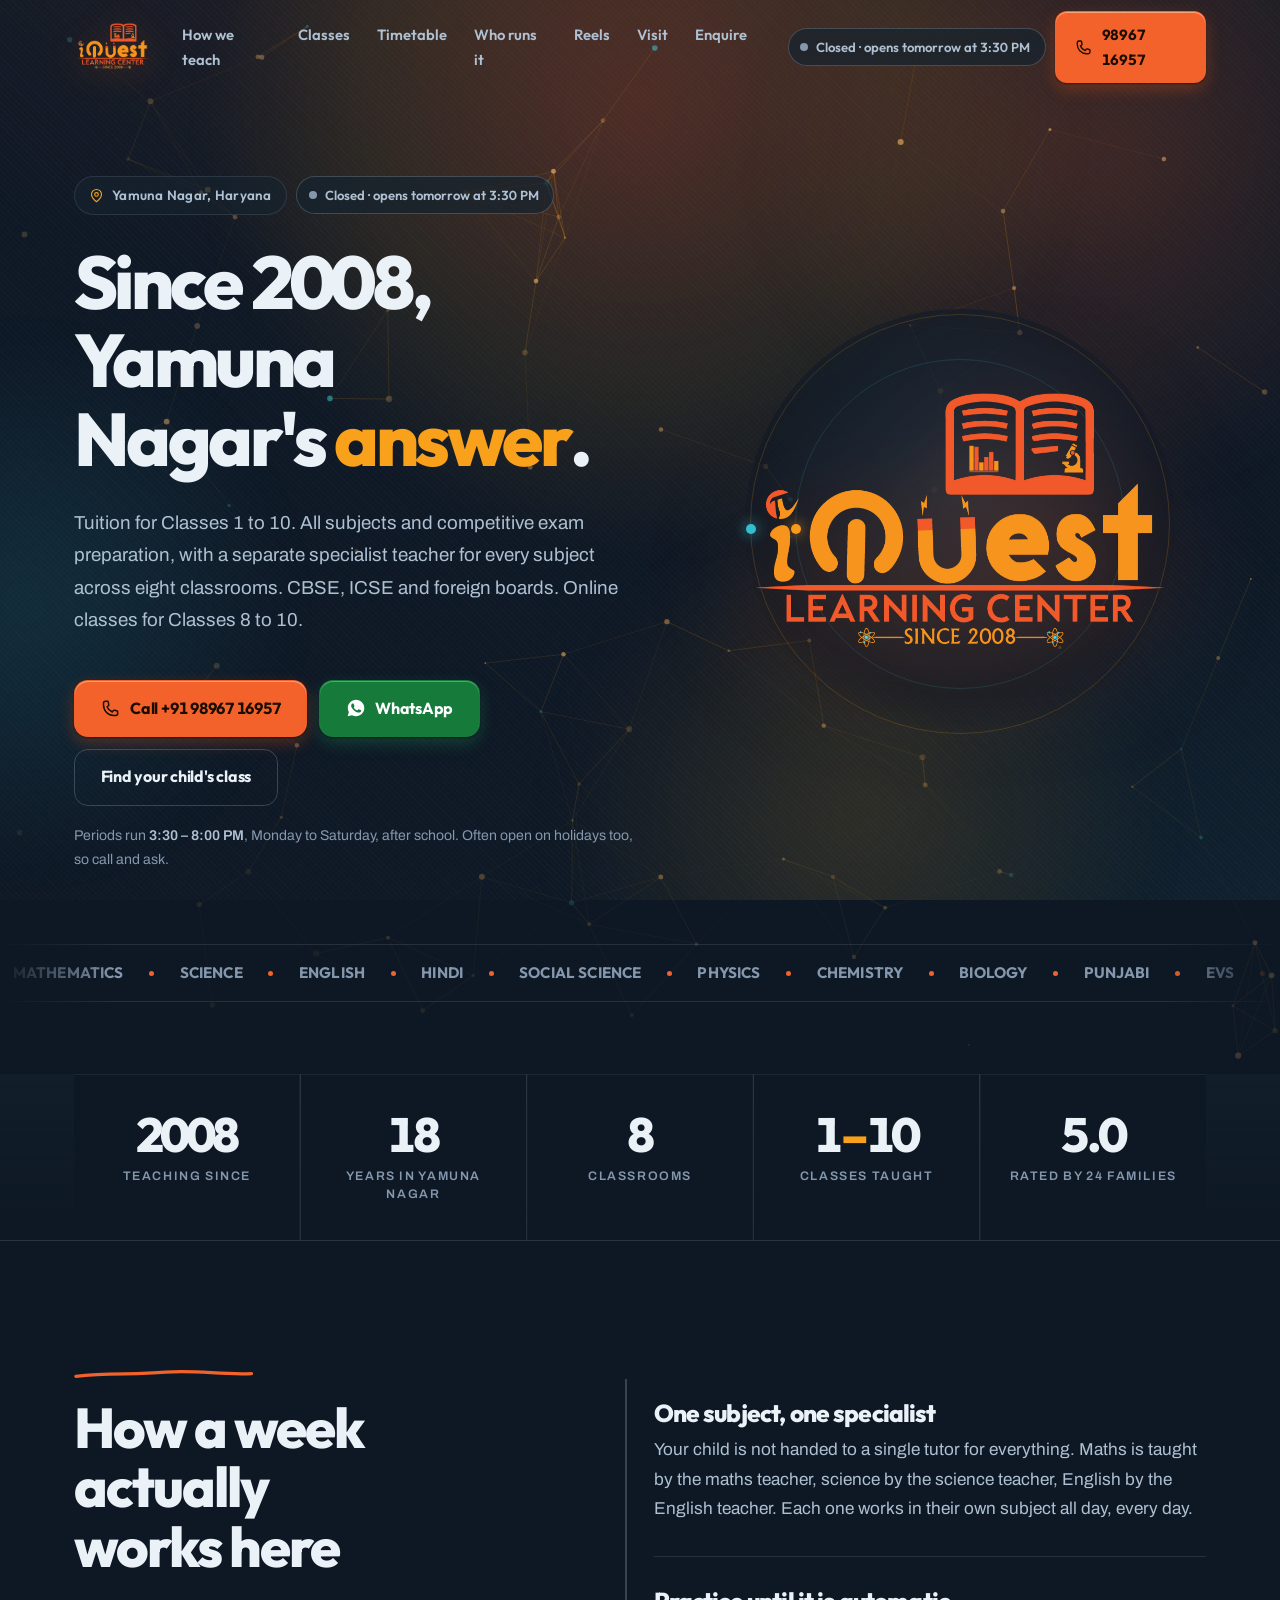
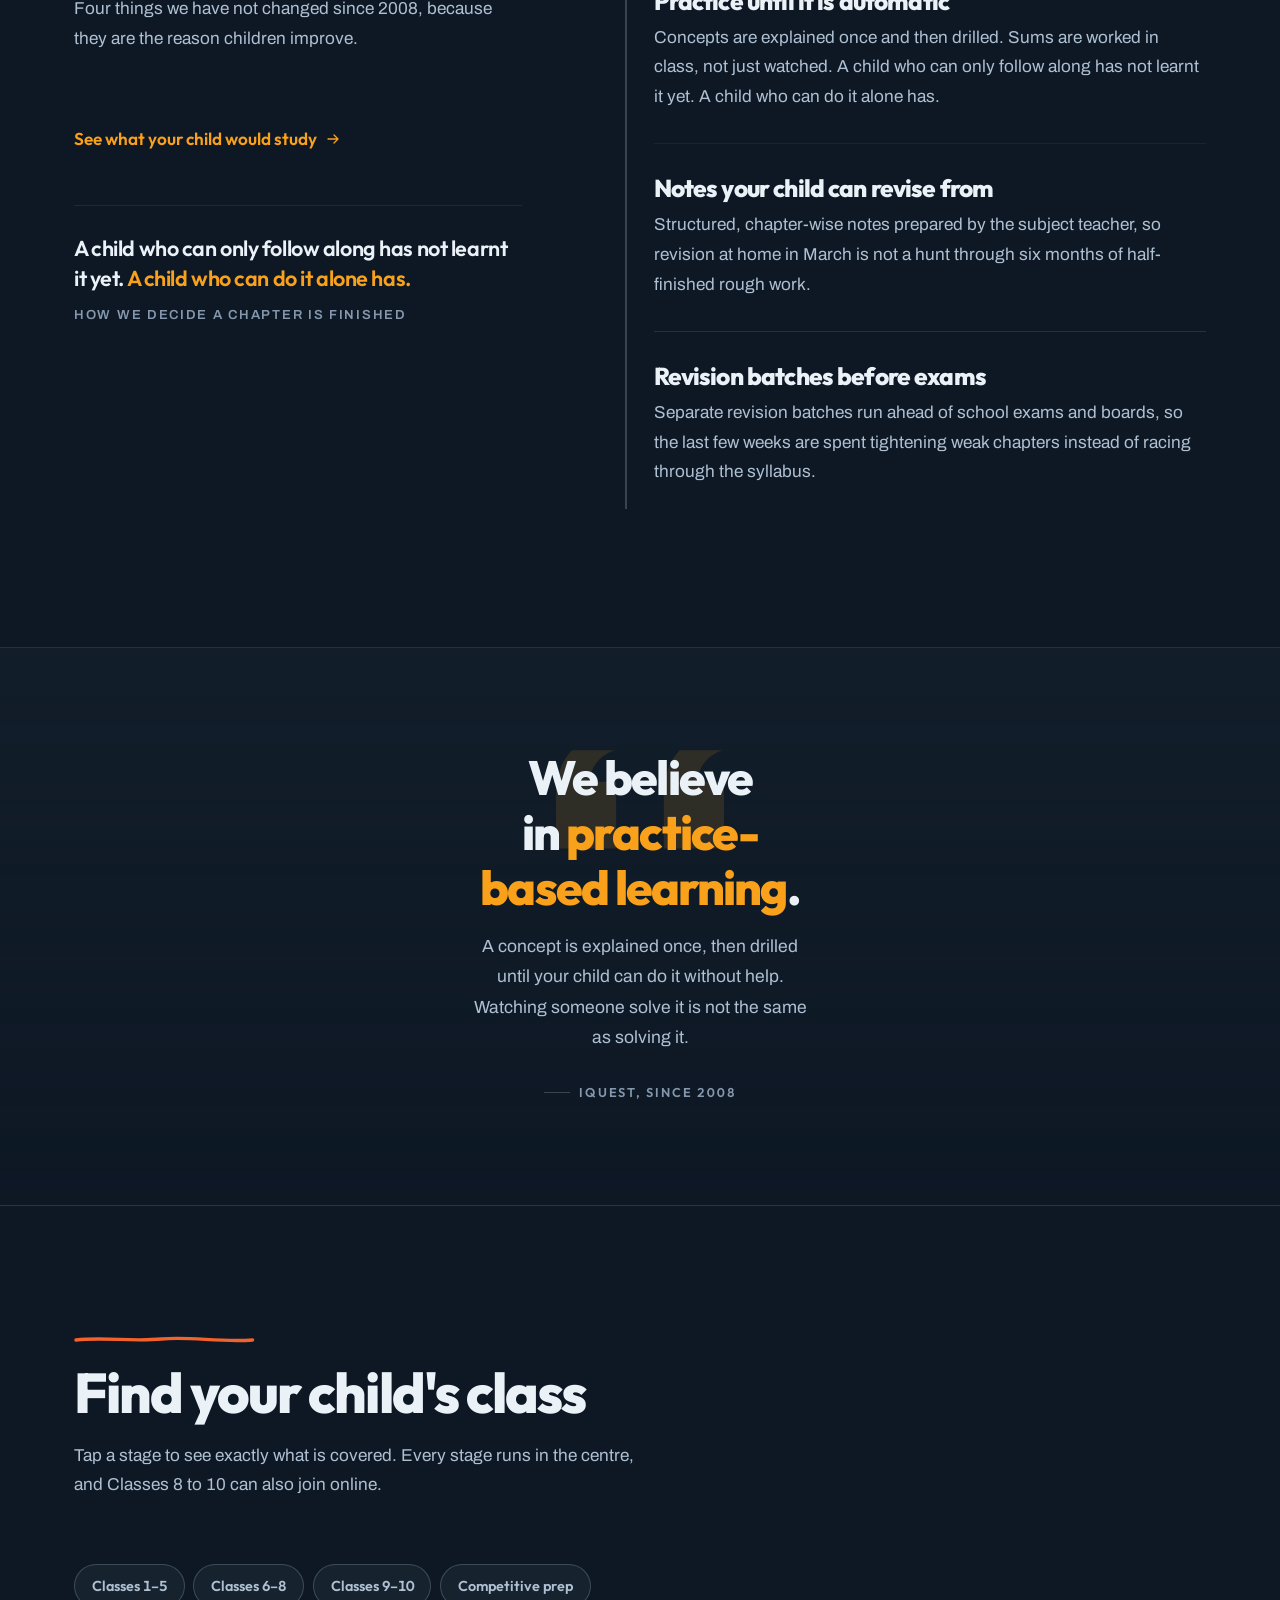
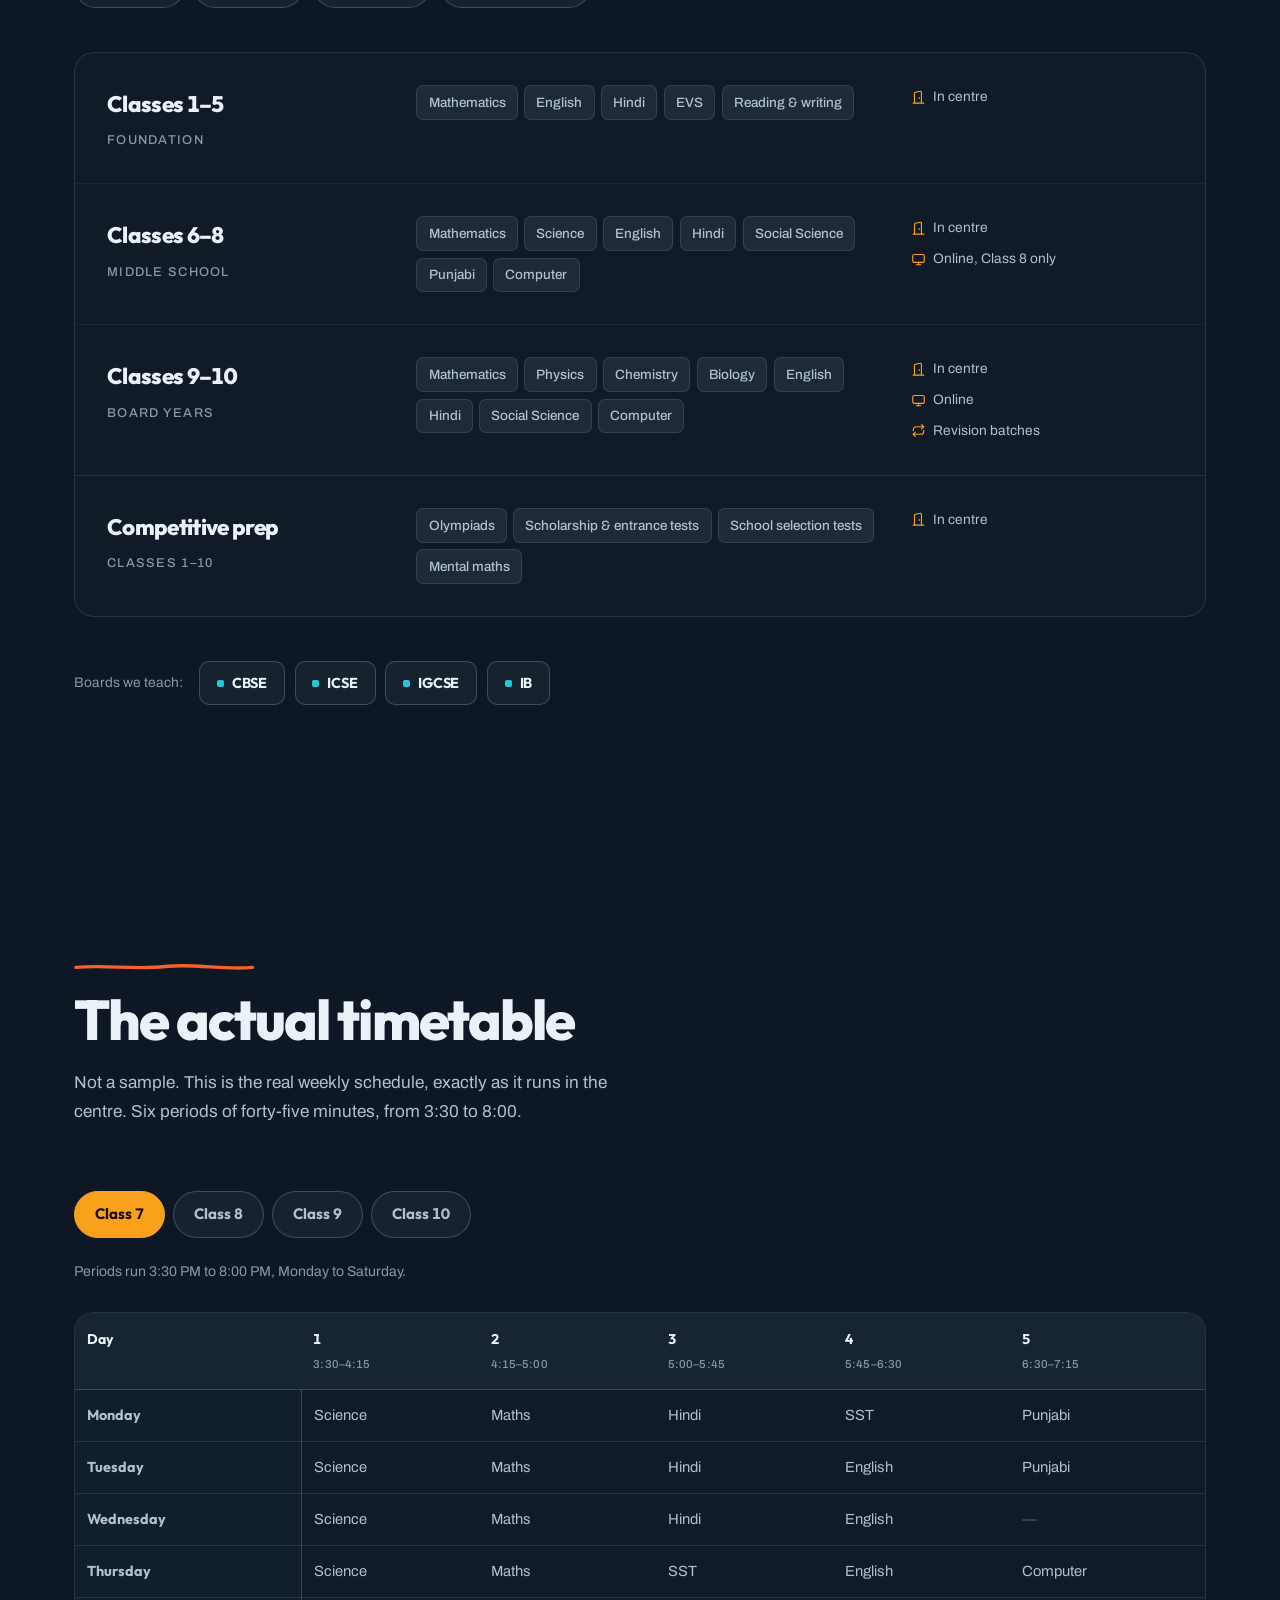
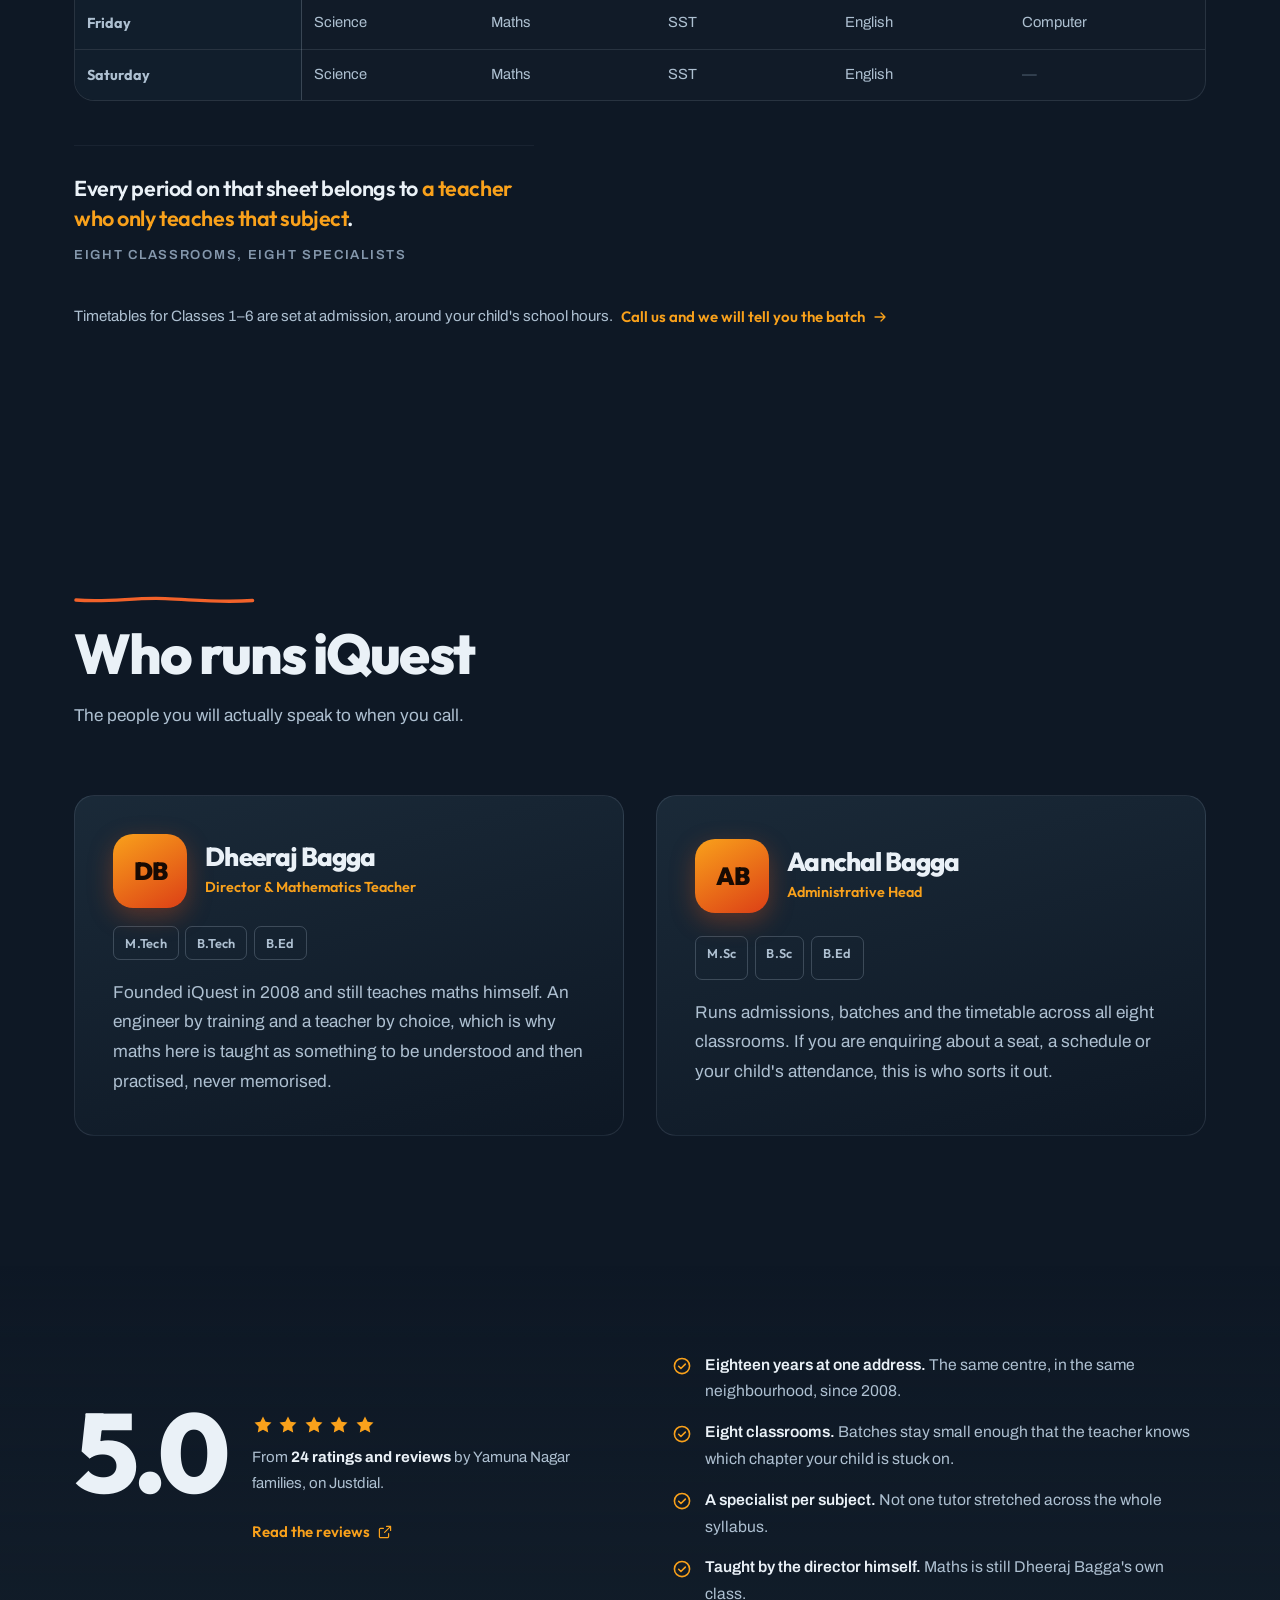
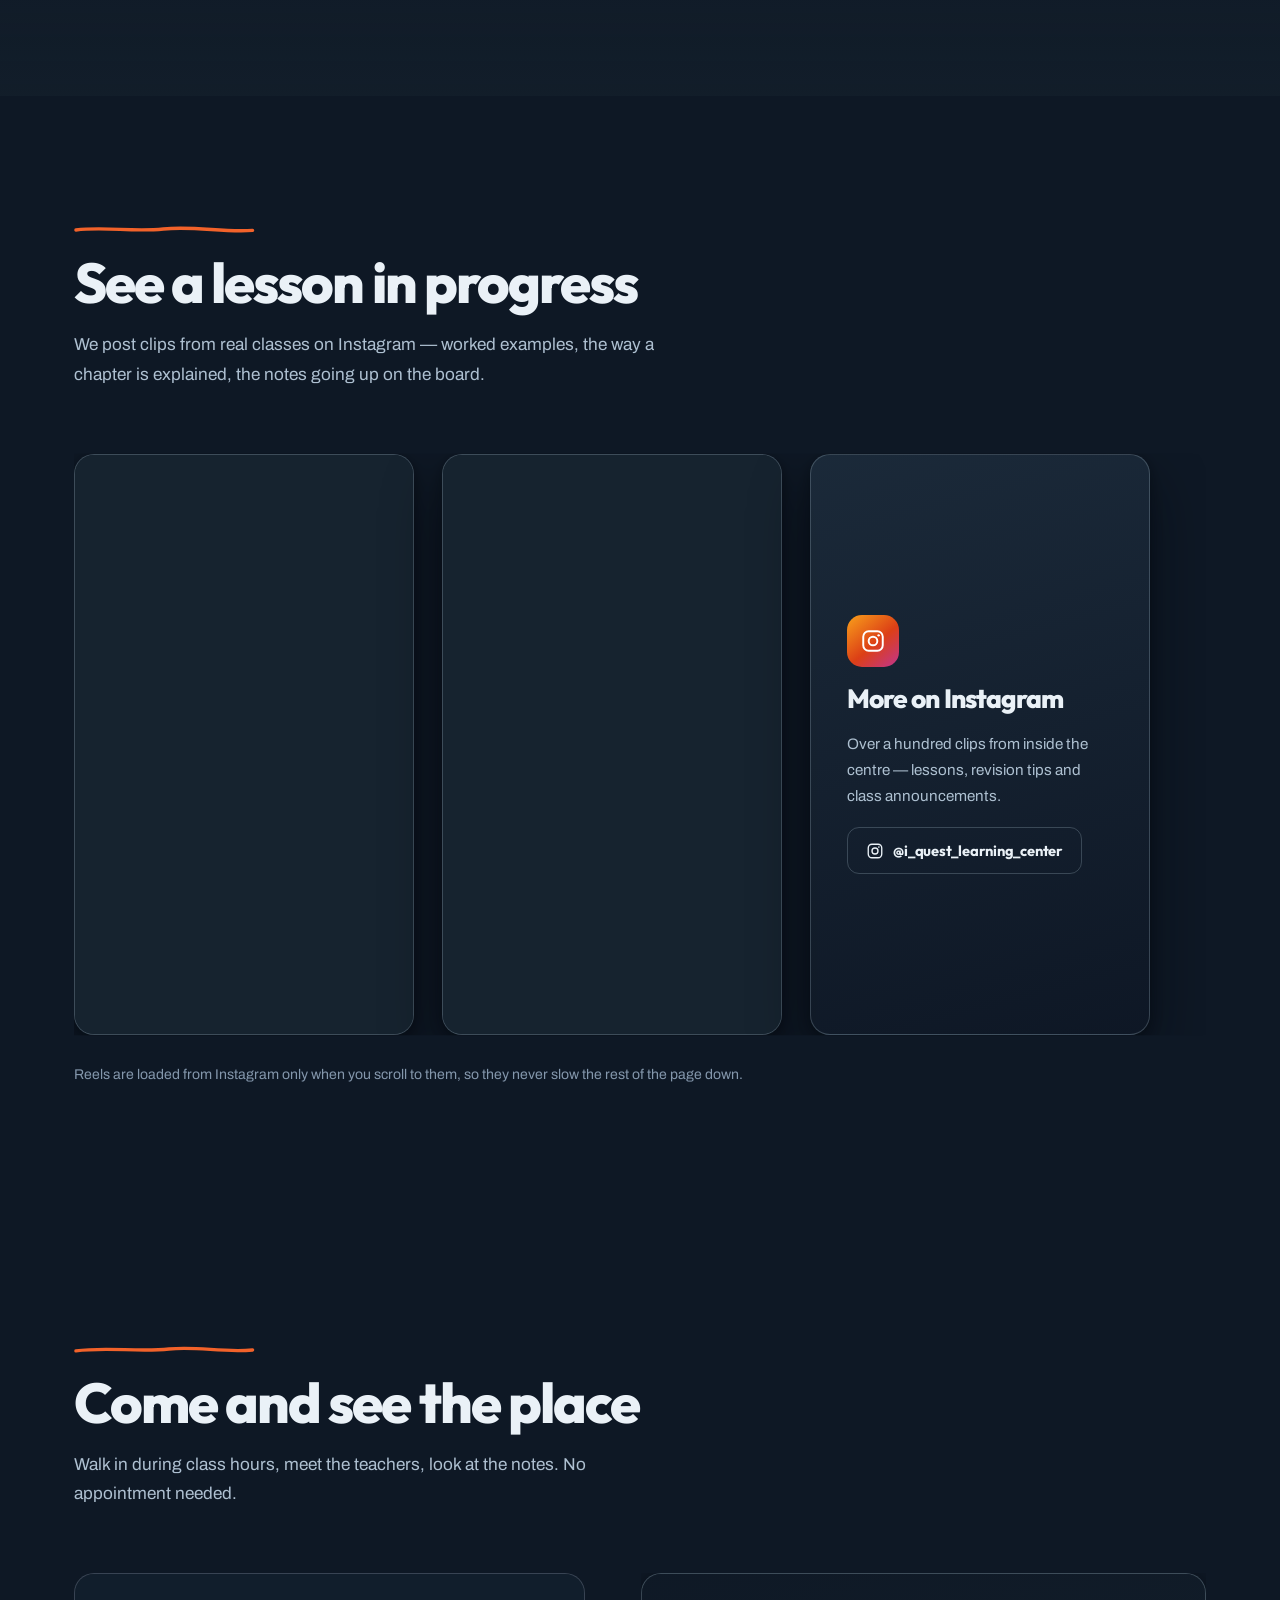
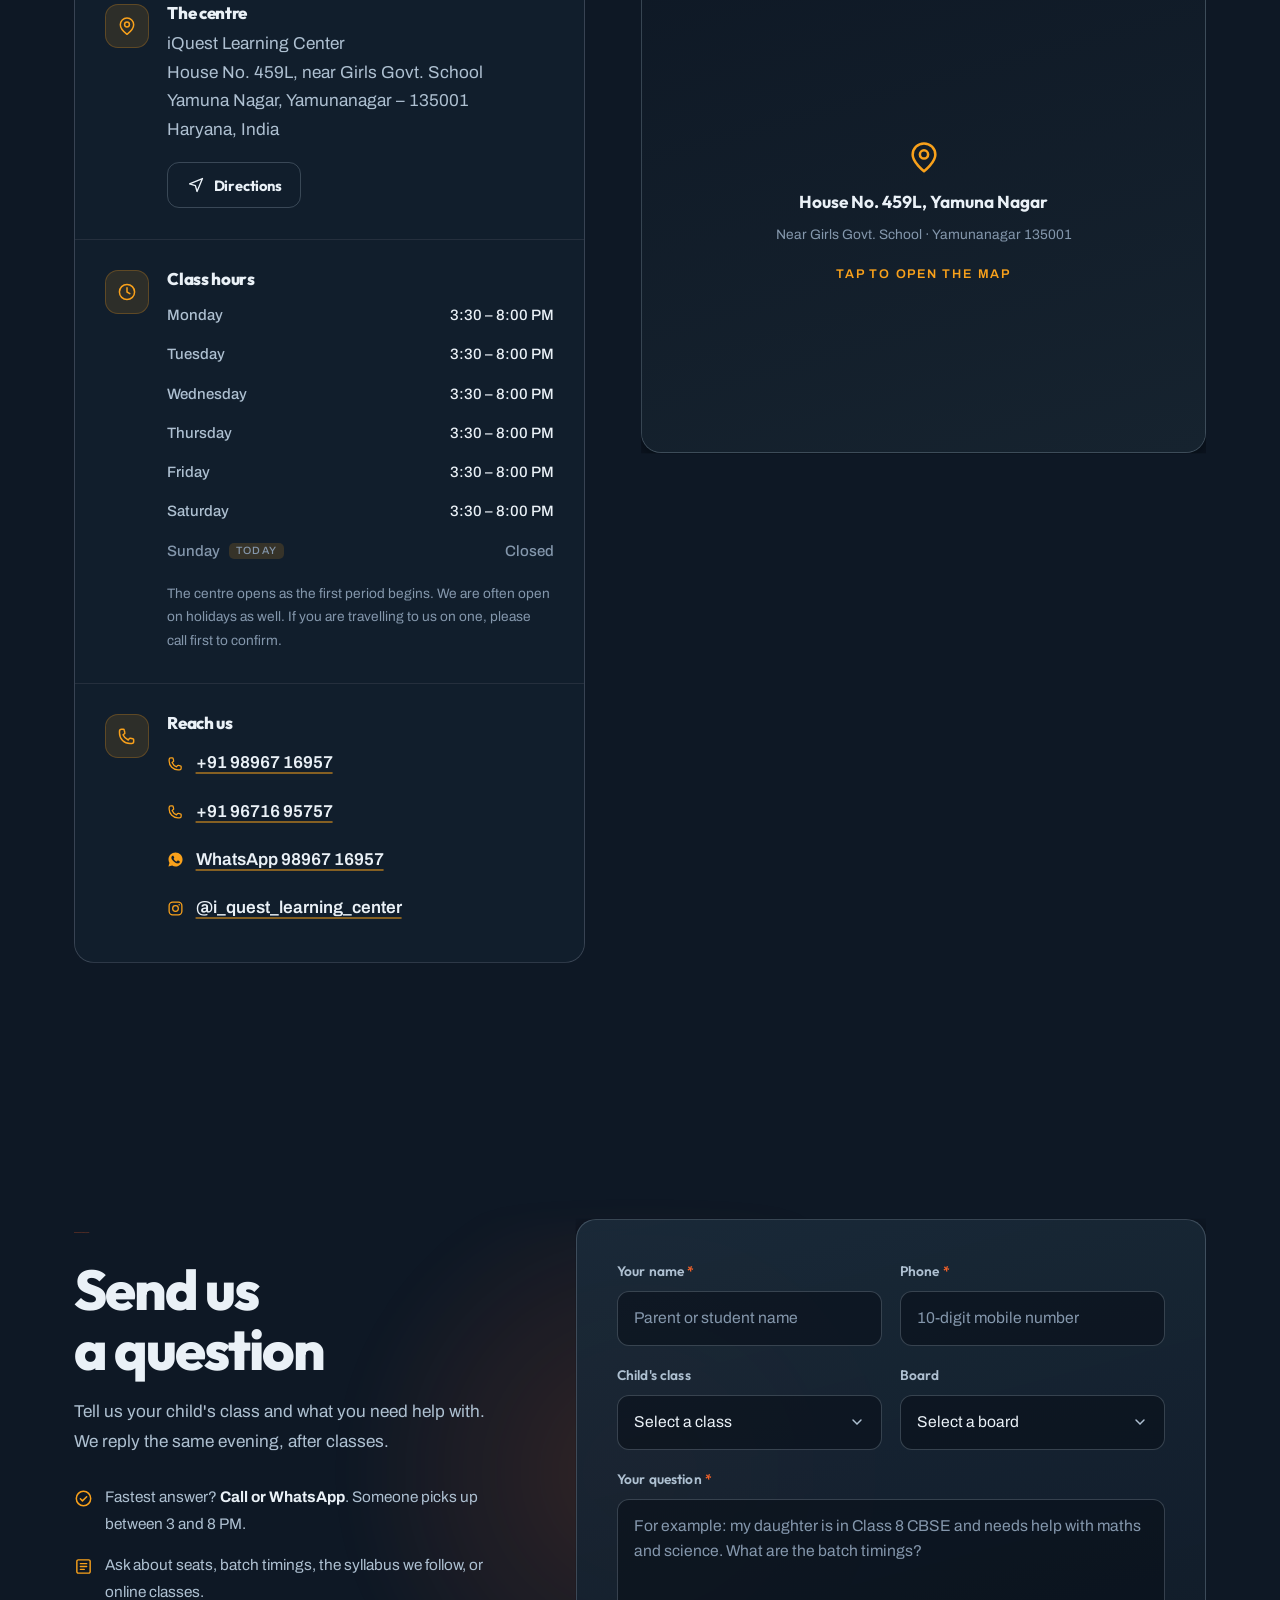
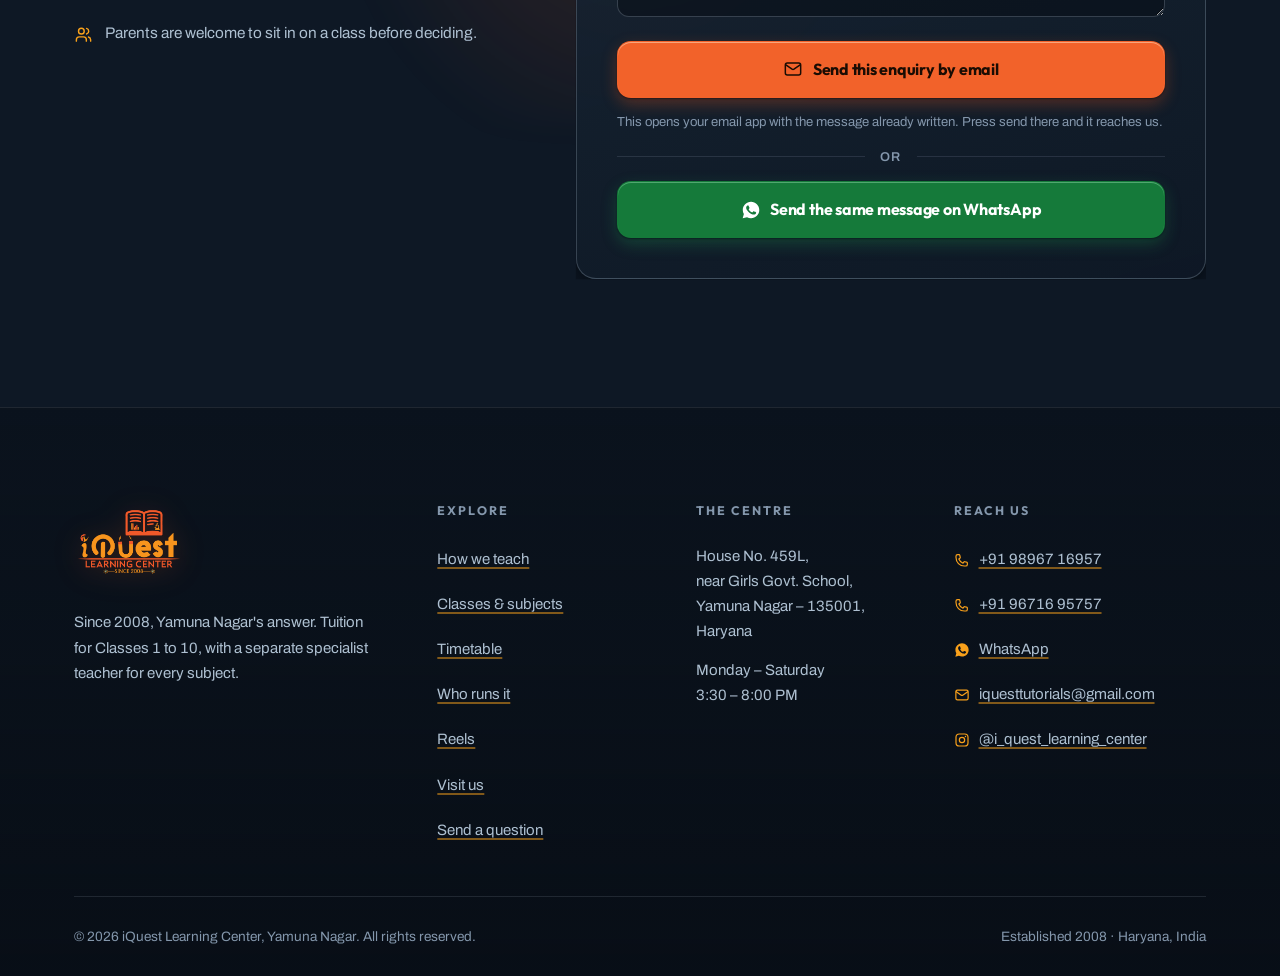
==== index.html @ 179daab0 "Trim meta description under the truncation limit Co-Authored-By: Claude Opus 5 <noreply@anthropic.co" ====
<!DOCTYPE html>
<html lang="en-IN">
<head>
<meta charset="utf-8">
<script>document.documentElement.classList.add("js")</script>
<meta name="viewport" content="width=device-width, initial-scale=1">
<title>iQuest Learning Center — Tuition in Yamuna Nagar | Classes 1–10</title>
<meta name="description" content="Tuition in Yamuna Nagar for Classes 1–10, with a separate specialist teacher for every subject. CBSE, ICSE, IGCSE, IB. Open Mon–Sat 3:30–8 PM. Call 98967 16957.">
<meta name="theme-color" content="#0E1825">
<meta name="format-detection" content="telephone=yes">
<meta name="author" content="iQuest Learning Center">
<meta name="geo.region" content="IN-HR">
<meta name="geo.placename" content="Yamuna Nagar, Haryana">

<!-- Canonical. If you connect a custom domain later, change this and the og:url
     and og:image below, and the URL in sitemap.xml and robots.txt, to match. -->
<link rel="canonical" href="https://iquest1.vercel.app/">

<link rel="icon" href="assets/img/logo.png">
<link rel="apple-touch-icon" href="assets/img/logo.png">

<meta property="og:type" content="website">
<meta property="og:site_name" content="iQuest Learning Center">
<meta property="og:title" content="iQuest Learning Center — Tuition in Yamuna Nagar, Classes 1–10">
<meta property="og:description" content="A separate specialist teacher for every subject, across eight classrooms. CBSE, ICSE, IGCSE and IB. Open Mon–Sat, 3:30–8 PM. Call 98967 16957.">
<meta property="og:locale" content="en_IN">
<meta property="og:url" content="https://iquest1.vercel.app/">
<meta property="og:image" content="https://iquest1.vercel.app/assets/img/og.jpg">
<meta property="og:image:width" content="1200">
<meta property="og:image:height" content="630">
<meta property="og:image:alt" content="iQuest Learning Center — tuition for Classes 1 to 10 in Yamuna Nagar, Haryana">

<meta name="twitter:card" content="summary_large_image">
<meta name="twitter:title" content="iQuest Learning Center — Tuition in Yamuna Nagar, Classes 1–10">
<meta name="twitter:description" content="A separate specialist teacher for every subject, across eight classrooms. CBSE, ICSE, IGCSE and IB. Open Mon–Sat, 3:30–8 PM.">
<meta name="twitter:image" content="https://iquest1.vercel.app/assets/img/og.jpg">

<link rel="preconnect" href="https://fonts.googleapis.com">
<link rel="preconnect" href="https://fonts.gstatic.com" crossorigin>
<link rel="stylesheet" href="https://fonts.googleapis.com/css2?family=Archivo:wght@400;500;600;700&family=Outfit:wght@500;600;700;800;900&display=swap">
<!-- Bump ?v= whenever you edit the CSS or JS. It gives the file a new URL, so
     browsers and the CDN fetch it immediately instead of serving a cached copy. -->
<link rel="stylesheet" href="assets/css/style.css?v=3">

<script type="application/ld+json">
{
  "@context":"https://schema.org",
  "@graph":[
    {
      "@type":["EducationalOrganization","LocalBusiness"],
      "@id":"https://iquest1.vercel.app/#org",
      "name":"iQuest Learning Center",
      "alternateName":"iQuest Learning Center Yamuna Nagar",
      "slogan":"Since 2008, Yamuna Nagar's answer.",
      "description":"Tuition centre in Yamuna Nagar for Classes 1 to 10. All subjects and competitive exam preparation, with a separate specialist teacher for every subject across 8 classrooms. CBSE, ICSE and foreign boards. Online classes for Classes 8 to 10.",
      "url":"https://iquest1.vercel.app/",
      "logo":"https://iquest1.vercel.app/assets/img/logo.png",
      "image":"https://iquest1.vercel.app/assets/img/og.jpg",
      "foundingDate":"2008",
      "telephone":"+91-98967-16957",
      "email":"iquesttutorials@gmail.com",
      "address":{
        "@type":"PostalAddress",
        "streetAddress":"House No. 459L, near Girls Govt. School",
        "addressLocality":"Yamuna Nagar",
        "addressRegion":"Haryana",
        "postalCode":"135001",
        "addressCountry":"IN"
      },
      "hasMap":"https://www.google.com/maps?q=iQuest+Learning+Center%2C+459L%2C+near+Girls+Govt+School%2C+Yamuna+Nagar%2C+Yamunanagar%2C+Haryana+135001",
      "areaServed":[
        {"@type":"City","name":"Yamuna Nagar"},
        {"@type":"City","name":"Jagadhri"},
        {"@type":"State","name":"Haryana"}
      ],
      "knowsLanguage":["en","hi","pa"],
      "aggregateRating":{"@type":"AggregateRating","ratingValue":"5","reviewCount":"24","bestRating":"5"},
      "openingHoursSpecification":[{
        "@type":"OpeningHoursSpecification",
        "dayOfWeek":["Monday","Tuesday","Wednesday","Thursday","Friday","Saturday"],
        "opens":"15:30","closes":"20:00"
      }],
      "founder":[
        {"@type":"Person","name":"Dheeraj Bagga","jobTitle":"Director and Mathematics Teacher"},
        {"@type":"Person","name":"Aanchal Bagga","jobTitle":"Administrative Head"}
      ],
      "sameAs":["https://www.instagram.com/i_quest_learning_center/"]
    },
    {
      "@type":"WebSite",
      "@id":"https://iquest1.vercel.app/#website",
      "url":"https://iquest1.vercel.app/",
      "name":"iQuest Learning Center",
      "inLanguage":"en-IN",
      "publisher":{"@id":"https://iquest1.vercel.app/#org"}
    },
    {
      "@type":"FAQPage",
      "@id":"https://iquest1.vercel.app/#faq",
      "mainEntity":[
        {"@type":"Question","name":"Which classes does iQuest Learning Center teach?",
         "acceptedAnswer":{"@type":"Answer","text":"Classes 1 to 10, all subjects, plus competitive exam preparation for Classes 1 to 10."}},
        {"@type":"Question","name":"Which boards do you follow?",
         "acceptedAnswer":{"@type":"Answer","text":"CBSE, ICSE and foreign boards including IGCSE and IB."}},
        {"@type":"Question","name":"What are the class timings?",
         "acceptedAnswer":{"@type":"Answer","text":"Periods run from 3:30 PM to 8:00 PM, Monday to Saturday, after school hours. The centre is often open on holidays as well."}},
        {"@type":"Question","name":"Do you offer online classes?",
         "acceptedAnswer":{"@type":"Answer","text":"Yes, online classes are available for Classes 8 to 10. Every stage is also taught in the centre."}},
        {"@type":"Question","name":"Where is iQuest Learning Center located?",
         "acceptedAnswer":{"@type":"Answer","text":"House No. 459L, near Girls Government School, Yamuna Nagar, Yamunanagar 135001, Haryana."}},
        {"@type":"Question","name":"Who teaches at iQuest Learning Center?",
         "acceptedAnswer":{"@type":"Answer","text":"There is a separate specialist teacher for every subject, across eight classrooms. The centre was founded in 2008 by Dheeraj Bagga, who holds an M.Tech, B.Tech and B.Ed and still teaches mathematics himself."}}
      ]
    }
  ]
}
</script>
</head>
<body>

<!--
  DIRECTION — iQuest Learning Center, Yamuna Nagar
  WORLD: deep enamel navy taken from the brand's own presentation board, amber→ember
    from the logo, teal from its atoms. Woven ground, chalk-dust grain, no white.
  FIRST VIEWPORT: the tagline, the live IST status, and the real logo lit inside
    orbiting rings — with Call and WhatsApp reachable before a single scroll.
  PATH: tagline → numbers → how we teach → find your child's class → who runs it →
    5.0 from 24 families → address and hours → enquiry.
  SIGNATURE: magnetic attraction. Particles chase the pointer, buttons lean toward it,
    sections are pulled into place. One physical law across the whole page.
  LAW: only Call and WhatsApp may glow. Nothing else on the page burns.
  RISK: motion-heavy on low-end Android — particles are capped, paused offscreen,
    and fully disabled under prefers-reduced-motion.
-->

<!-- Boot screen. Only rendered when JS is present, and dismissed by a CSS
     animation on a timer, so a failed script can never leave it covering the page. -->
<div class="boot" id="boot" aria-hidden="true">
  <div class="boot__in">
    <span class="boot__halo"></span>
    <span class="boot__ring"></span>
    <span class="boot__ring boot__ring--b"></span>
    <img class="boot__logo" src="assets/img/logo.png" alt="" width="842" height="595" fetchpriority="high">
    <span class="boot__bar"><i></i></span>
    <span class="boot__word">Since 2008</span>
  </div>
</div>

<a class="skip" href="#main">Skip to content</a>
<div class="prog" id="prog" aria-hidden="true"></div>

<!-- ══════════ ICON SPRITE ══════════ -->
<svg width="0" height="0" style="position:absolute" aria-hidden="true" focusable="false">
  <defs>
    <symbol viewBox="0 0 24 24" id="i-phone" fill="none" stroke="currentColor" stroke-width="1.8" stroke-linecap="round" stroke-linejoin="round">
      <path d="M15.6 21c-7 0-12.6-5.6-12.6-12.6V6.4A2.4 2.4 0 0 1 5.4 4h2.1c.6 0 1.1.4 1.2 1l.7 3a1.2 1.2 0 0 1-.5 1.3L7.2 10.5a12 12 0 0 0 6.3 6.3l1.2-1.7c.3-.4.8-.6 1.3-.5l3 .7c.6.1 1 .6 1 1.2v2.1c0 1.3-1.1 2.4-2.4 2.4z"/>
    </symbol>
    <symbol viewBox="0 0 24 24" id="i-wa"><path fill="currentColor" d="M12.04 2C6.58 2 2.13 6.45 2.13 11.91c0 1.75.46 3.45 1.32 4.95L2 22l5.25-1.38a9.86 9.86 0 0 0 4.79 1.22h.01c5.46 0 9.9-4.45 9.9-9.91S17.5 2 12.04 2m5.8 14.16c-.24.68-1.4 1.3-1.96 1.35-.5.05-1.14.07-1.83-.11a16.7 16.7 0 0 1-1.66-.62c-2.92-1.26-4.83-4.2-4.98-4.4-.14-.2-1.19-1.58-1.19-3.02s.75-2.14 1.02-2.44c.27-.29.58-.36.78-.36h.56c.18 0 .42-.07.66.5.24.59.83 2.03.9 2.18.08.14.13.31.03.5-.1.2-.15.32-.29.49-.15.17-.31.38-.44.51-.15.15-.3.31-.13.6.17.3.76 1.25 1.63 2.02 1.12.99 2.06 1.3 2.35 1.45.3.14.47.12.64-.08.17-.19.74-.86.94-1.16.2-.29.39-.24.66-.14.27.09 1.71.8 2 .95.3.15.5.22.57.34.07.12.07.7-.17 1.38"/></symbol>
    <symbol viewBox="0 0 24 24" id="i-mail" fill="none" stroke="currentColor" stroke-width="1.8" stroke-linecap="round" stroke-linejoin="round">
      <rect x="2.8" y="4.8" width="18.4" height="14.4" rx="2.4"/><path d="m3.4 7 7.5 5.2a2 2 0 0 0 2.2 0L20.6 7"/>
    </symbol>
    <symbol viewBox="0 0 24 24" id="i-pin" fill="none" stroke="currentColor" stroke-width="1.8" stroke-linecap="round" stroke-linejoin="round">
      <path d="M20 10.4c0 5.4-8 11.6-8 11.6s-8-6.2-8-11.6a8 8 0 1 1 16 0Z"/><circle cx="12" cy="10.2" r="2.9"/>
    </symbol>
    <symbol viewBox="0 0 24 24" id="i-clock" fill="none" stroke="currentColor" stroke-width="1.8" stroke-linecap="round" stroke-linejoin="round">
      <circle cx="12" cy="12" r="9.1"/><path d="M12 6.9V12l3.4 2"/>
    </symbol>
    <symbol viewBox="0 0 24 24" id="i-insta" fill="none" stroke="currentColor" stroke-width="1.8" stroke-linecap="round" stroke-linejoin="round">
      <rect x="3" y="3" width="18" height="18" rx="5"/><circle cx="12" cy="12" r="4"/><circle cx="17.2" cy="6.8" r="1.1" fill="currentColor" stroke="none"/>
    </symbol>
    <symbol viewBox="0 0 24 24" id="i-arrow" fill="none" stroke="currentColor" stroke-width="1.9" stroke-linecap="round" stroke-linejoin="round">
      <path d="M4.5 12h15m-6-6 6 6-6 6"/>
    </symbol>
    <symbol viewBox="0 0 24 24" id="i-check" fill="none" stroke="currentColor" stroke-width="1.9" stroke-linecap="round" stroke-linejoin="round">
      <circle cx="12" cy="12" r="9.1"/><path d="m8 12.3 2.7 2.7L16 9.7"/>
    </symbol>
    <symbol viewBox="0 0 24 24" id="i-star"><path fill="currentColor" d="m12 2.6 2.85 5.78 6.38.93-4.62 4.5 1.1 6.35L12 17.16l-5.71 3 1.09-6.35-4.62-4.5 6.38-.93Z"/></symbol>
    <symbol viewBox="0 0 24 24" id="i-screen" fill="none" stroke="currentColor" stroke-width="1.8" stroke-linecap="round" stroke-linejoin="round">
      <rect x="2.8" y="4" width="18.4" height="12.6" rx="2.2"/><path d="M8.4 20.4h7.2M12 16.6v3.8"/>
    </symbol>
    <symbol viewBox="0 0 24 24" id="i-door" fill="none" stroke="currentColor" stroke-width="1.8" stroke-linecap="round" stroke-linejoin="round">
      <path d="M3.6 21h16.8M5.6 21V5.4a1.8 1.8 0 0 1 1.4-1.76l8-1.6a1.4 1.4 0 0 1 1.7 1.37V21"/><path d="M13.2 12.2v1.2"/>
    </symbol>
    <symbol viewBox="0 0 24 24" id="i-users" fill="none" stroke="currentColor" stroke-width="1.8" stroke-linecap="round" stroke-linejoin="round">
      <path d="M15.6 20.4v-1.8a3.6 3.6 0 0 0-3.6-3.6H6.6A3.6 3.6 0 0 0 3 18.6v1.8"/><circle cx="9.3" cy="7.8" r="3.6"/>
      <path d="M21 20.4v-1.8a3.6 3.6 0 0 0-2.7-3.48M15.9 4.32a3.6 3.6 0 0 1 0 6.97"/>
    </symbol>
    <symbol viewBox="0 0 24 24" id="i-nav" fill="none" stroke="currentColor" stroke-width="1.8" stroke-linecap="round" stroke-linejoin="round">
      <path d="m3.4 10.6 17.2-7.2-7.2 17.2-2.2-7.8z"/>
    </symbol>
    <symbol viewBox="0 0 24 24" id="i-note" fill="none" stroke="currentColor" stroke-width="1.8" stroke-linecap="round" stroke-linejoin="round">
      <path d="M5.4 3.6h13.2a1.8 1.8 0 0 1 1.8 1.8v13.2a1.8 1.8 0 0 1-1.8 1.8H5.4a1.8 1.8 0 0 1-1.8-1.8V5.4a1.8 1.8 0 0 1 1.8-1.8Z"/>
      <path d="M8 8.4h8M8 12h8M8 15.6h5"/>
    </symbol>
    <symbol viewBox="0 0 24 24" id="i-repeat" fill="none" stroke="currentColor" stroke-width="1.8" stroke-linecap="round" stroke-linejoin="round">
      <path d="M17 2.6 20.4 6 17 9.4"/><path d="M3.6 12.4V11a5 5 0 0 1 5-5h11.8"/>
      <path d="M7 21.4 3.6 18 7 14.6"/><path d="M20.4 11.6V13a5 5 0 0 1-5 5H3.6"/>
    </symbol>
    <symbol viewBox="0 0 24 24" id="i-ext" fill="none" stroke="currentColor" stroke-width="1.8" stroke-linecap="round" stroke-linejoin="round">
      <path d="M14.4 3.6h6v6M20.4 3.6l-9 9"/><path d="M17.4 14.4v4.2a1.8 1.8 0 0 1-1.8 1.8H5.4a1.8 1.8 0 0 1-1.8-1.8V8.4a1.8 1.8 0 0 1 1.8-1.8h4.2"/>
    </symbol>
  </defs>
</svg>

<div id="app">

<div class="aurora" aria-hidden="true"><span></span><span></span><span></span></div>

<!-- ══════════ HEADER ══════════ -->
<header class="top" id="top">
  <div class="wrap top__in">
    <a class="brand" href="#top" aria-label="iQuest Learning Center — home">
      <img class="brand__mark" src="assets/img/logo.png" alt="iQuest Learning Center — since 2008" width="842" height="595">
    </a>

    <nav class="nav" aria-label="Primary">
      <a href="#method">How we teach</a>
      <a href="#programmes">Classes</a>
      <a href="#timetable">Timetable</a>
      <a href="#faculty">Who runs it</a>
      <a href="#reels">Reels</a>
      <a href="#visit">Visit</a>
      <a href="#enquire">Enquire</a>
    </nav>

    <div class="top__cta">
      <span class="status" id="statusTop" aria-live="polite">
        <span class="status__dot"></span><span class="status__txt">Checking hours…</span>
      </span>
      <a class="btn btn--call btn--sm" href="tel:+919896716957">
        <span class="btn__sheen"></span>
        <svg><use href="#i-phone"/></svg><span>98967 16957</span>
      </a>
      <button class="burger" id="burger" type="button" aria-expanded="false" aria-controls="drawer" aria-label="Open menu">
        <span></span><span></span><span></span>
      </button>
    </div>
  </div>
</header>

<nav class="drawer" id="drawer" aria-label="Mobile">
  <a href="#method">How we teach</a>
  <a href="#programmes">Classes</a>
  <a href="#timetable">Timetable</a>
  <a href="#faculty">Who runs it</a>
  <a href="#reels">Reels</a>
  <a href="#visit">Visit</a>
  <a href="#enquire">Enquire</a>
  <div class="drawer__foot">
    <a class="btn btn--call btn--wide" href="tel:+919896716957"><span class="btn__sheen"></span><svg><use href="#i-phone"/></svg>Call +91 98967 16957</a>
    <a class="btn btn--wa btn--wide" href="https://wa.me/919896716957" target="_blank" rel="noopener"><svg><use href="#i-wa"/></svg>WhatsApp us</a>
  </div>
</nav>

<main id="main">

<!-- ══════════ HERO ══════════ -->
<section class="hero" id="hero">
  <div class="hero__glow" aria-hidden="true"></div>
  <div class="hero__field" aria-hidden="true"><canvas id="field"></canvas></div>

  <div class="wrap hero__in">
    <div class="hero__copy">
      <div class="hero__meta" data-hero="1">
        <span class="hero__place"><svg><use href="#i-pin"/></svg> Yamuna Nagar, Haryana</span>
        <span class="status" id="statusHero" aria-live="polite">
          <span class="status__dot"></span><span class="status__txt">Checking hours…</span>
        </span>
      </div>

      <h1 class="pull-words">Since 2008, Yamuna Nagar's <em>answer</em>.</h1>

      <p class="hero__lede" data-hero="3">
        Tuition for Classes 1 to 10. All subjects and competitive exam preparation, with a
        separate specialist teacher for every subject across eight classrooms.
        CBSE, ICSE and foreign boards. Online classes for Classes 8 to 10.
      </p>

      <div class="hero__acts" data-hero="4">
        <a class="btn btn--call" href="tel:+919896716957">
          <span class="btn__sheen"></span>
          <svg><use href="#i-phone"/></svg>Call +91 98967 16957
        </a>
        <a class="btn btn--wa" href="https://wa.me/919896716957?text=Hello%20iQuest%20Learning%20Center%2C%20I%27d%20like%20to%20ask%20about%20tuition%20classes." target="_blank" rel="noopener">
          <svg><use href="#i-wa"/></svg>WhatsApp
        </a>
        <a class="btn btn--ghost" href="#programmes">Find your child's class</a>
      </div>

      <p class="hero__note" data-hero="5">
        Periods run <b>3:30 – 8:00 PM</b>, Monday to Saturday, after school. Often open on holidays too, so call and ask.
      </p>
    </div>

    <div class="hero__mark" data-hero="4">
      <span class="hero__disc" aria-hidden="true"></span>
      <span class="hero__ring hero__ring--a" aria-hidden="true"></span>
      <span class="hero__ring hero__ring--b" aria-hidden="true"></span>
      <img class="mark" src="assets/img/logo.png" alt="" width="842" height="595" fetchpriority="high">
    </div>
  </div>

  <div class="ticker" aria-hidden="true">
    <div class="ticker__row" id="tickerRow">
      <span>Mathematics</span><span>Science</span><span>English</span><span>Hindi</span><span>Social Science</span>
      <span>Physics</span><span>Chemistry</span><span>Biology</span><span>Punjabi</span><span>EVS</span>
      <span>Computer</span><span>Competitive Prep</span>
    </div>
  </div>
</section>

<!-- ══════════ NUMBERS ══════════ -->
<section class="band" aria-label="iQuest at a glance">
  <div class="wrap">
    <div class="band__grid">
      <div class="band__cell" data-anim="snap"><span class="band__n" data-count="2008" data-plain>2008</span><span class="band__l">Teaching since</span></div>
      <div class="band__cell" data-anim="snap" style="--d:70ms"><span class="band__n" data-count="18">18</span><span class="band__l">Years in Yamuna Nagar</span></div>
      <div class="band__cell" data-anim="snap" style="--d:140ms"><span class="band__n" data-count="8">8</span><span class="band__l">Classrooms</span></div>
      <div class="band__cell" data-anim="snap" style="--d:210ms"><span class="band__n"><span data-count="1">1</span><span class="u">–</span><span data-count="10">10</span></span><span class="band__l">Classes taught</span></div>
      <div class="band__cell" data-anim="snap" style="--d:280ms"><span class="band__n" data-count="5.0" data-dec="1">5.0</span><span class="band__l">Rated by 24 families</span></div>
    </div>
  </div>
</section>

<!-- ══════════ METHOD ══════════ -->
<section class="section method" id="method">
  <div class="wrap method__grid">
    <div class="method__aside">
      <div class="sec-head" data-anim="pull">
        <svg class="rule" viewBox="0 0 240 11" aria-hidden="true"><path d="M2 7.5c34-4 62-1.5 96-4.5 32-2.8 60 3.2 92 1.5"/></svg>
        <h2>How a week actually works here</h2>
        <p>Four things we have not changed since 2008, because they are the reason children improve.</p>
      </div>
      <a class="linkish" href="#programmes">See what your child would study <svg><use href="#i-arrow"/></svg></a>

      <blockquote class="pullquote" data-anim="pull">
        <p>A child who can only follow along has not learnt it yet. <em>A child who can do it alone has.</em></p>
        <cite>How we decide a chapter is finished</cite>
      </blockquote>
    </div>

    <div class="steps" id="steps">
      <span class="steps__fill" id="stepsFill" aria-hidden="true"></span>

      <article class="step" data-anim="pull-x">
        <span class="step__dot" aria-hidden="true"></span>
        <h3>One subject, one specialist</h3>
        <p>Your child is not handed to a single tutor for everything. Maths is taught by the maths teacher, science by the science teacher, English by the English teacher. Each one works in their own subject all day, every day.</p>
      </article>

      <article class="step" data-anim="pull-x" style="--d:80ms">
        <span class="step__dot" aria-hidden="true"></span>
        <h3>Practice until it is automatic</h3>
        <p>Concepts are explained once and then drilled. Sums are worked in class, not just watched. A child who can only follow along has not learnt it yet. A child who can do it alone has.</p>
      </article>

      <article class="step" data-anim="pull-x" style="--d:160ms">
        <span class="step__dot" aria-hidden="true"></span>
        <h3>Notes your child can revise from</h3>
        <p>Structured, chapter-wise notes prepared by the subject teacher, so revision at home in March is not a hunt through six months of half-finished rough work.</p>
      </article>

      <article class="step" data-anim="pull-x" style="--d:240ms">
        <span class="step__dot" aria-hidden="true"></span>
        <h3>Revision batches before exams</h3>
        <p>Separate revision batches run ahead of school exams and boards, so the last few weeks are spent tightening weak chapters instead of racing through the syllabus.</p>
      </article>
    </div>
  </div>
</section>

<!-- ══════════ CREED ══════════ -->
<section class="creed" aria-label="What we believe">
  <div class="wrap creed__in" data-anim="pull">
    <svg class="creed__quote" viewBox="0 0 120 84" aria-hidden="true">
      <path d="M0 84V46.2C0 20.7 13.4 4.1 40.2 0l4.6 12.6C31.4 16.9 24.6 24.8 24.3 36.3H43V84H0Zm77 0V46.2C77 20.7 90.4 4.1 117.2 0l4.6 12.6c-13.4 4.3-20.2 12.2-20.5 23.7H120V84H77Z"/>
    </svg>
    <p class="creed__line">We believe in <em>practice-based learning</em>.</p>
    <p class="creed__sub">A concept is explained once, then drilled until your child can do it without help. Watching someone solve it is not the same as solving it.</p>
    <span class="creed__by">iQuest, since 2008</span>
  </div>
</section>

<!-- ══════════ PROGRAMMES ══════════ -->
<section class="section programmes" id="programmes">
  <div class="wrap">
    <div class="sec-head" data-anim="pull">
      <svg class="rule" viewBox="0 0 240 11" aria-hidden="true"><path d="M2 6c30-3.4 58 2 90-1 30-2.8 62 3.6 96 1"/></svg>
      <h2>Find your child's class</h2>
      <p>Tap a stage to see exactly what is covered. Every stage runs in the centre, and Classes 8 to 10 can also join online.</p>
    </div>

    <div class="legend" id="legend" role="group" aria-label="Filter by class">
      <button class="chip" type="button" aria-pressed="false" data-stage="a">Classes 1–5</button>
      <button class="chip" type="button" aria-pressed="false" data-stage="b">Classes 6–8</button>
      <button class="chip" type="button" aria-pressed="false" data-stage="c">Classes 9–10</button>
      <button class="chip" type="button" aria-pressed="false" data-stage="d">Competitive prep</button>
    </div>

    <div class="plan" id="plan">
      <div class="plan__row" data-stage="a" data-anim="pull">
        <div class="plan__stage">Classes 1–5<small>Foundation</small></div>
        <ul class="plan__subs"><li>Mathematics</li><li>English</li><li>Hindi</li><li>EVS</li><li>Reading &amp; writing</li></ul>
        <div class="plan__mode">
          <span><svg><use href="#i-door"/></svg> In centre</span>
        </div>
      </div>

      <div class="plan__row" data-stage="b" data-anim="pull" style="--d:70ms">
        <div class="plan__stage">Classes 6–8<small>Middle school</small></div>
        <ul class="plan__subs"><li>Mathematics</li><li>Science</li><li>English</li><li>Hindi</li><li>Social Science</li><li>Punjabi</li><li>Computer</li></ul>
        <div class="plan__mode">
          <span><svg><use href="#i-door"/></svg> In centre</span>
          <span><svg><use href="#i-screen"/></svg> Online, Class 8 only</span>
        </div>
      </div>

      <div class="plan__row" data-stage="c" data-anim="pull" style="--d:140ms">
        <div class="plan__stage">Classes 9–10<small>Board years</small></div>
        <ul class="plan__subs"><li>Mathematics</li><li>Physics</li><li>Chemistry</li><li>Biology</li><li>English</li><li>Hindi</li><li>Social Science</li><li>Computer</li></ul>
        <div class="plan__mode">
          <span><svg><use href="#i-door"/></svg> In centre</span>
          <span><svg><use href="#i-screen"/></svg> Online</span>
          <span><svg><use href="#i-repeat"/></svg> Revision batches</span>
        </div>
      </div>

      <div class="plan__row" data-stage="d" data-anim="pull" style="--d:210ms">
        <div class="plan__stage">Competitive prep<small>Classes 1–10</small></div>
        <ul class="plan__subs"><li>Olympiads</li><li>Scholarship &amp; entrance tests</li><li>School selection tests</li><li>Mental maths</li></ul>
        <div class="plan__mode">
          <span><svg><use href="#i-door"/></svg> In centre</span>
        </div>
      </div>
    </div>

    <div class="boards" data-anim="pull">
      <p>Boards we teach:</p>
      <span class="board-tag">CBSE</span>
      <span class="board-tag">ICSE</span>
      <span class="board-tag">IGCSE</span>
      <span class="board-tag">IB</span>
    </div>
  </div>
</section>

<!-- ══════════ TIMETABLE ══════════ -->
<section class="section timetable" id="timetable">
  <div class="wrap">
    <div class="sec-head" data-anim="pull">
      <svg class="rule" viewBox="0 0 240 11" aria-hidden="true"><path d="M2 6.5c30-3 62 2.5 94-1 32-3.4 62 4 92 1"/></svg>
      <h2>The actual timetable</h2>
      <p>Not a sample. This is the real weekly schedule, exactly as it runs in the centre. Six periods of forty-five minutes, from 3:30 to 8:00.</p>
    </div>

    <div class="tt__tabs" role="tablist" aria-label="Choose a class">
      <button class="ttab" type="button" role="tab" aria-selected="true" data-class="7">Class 7</button>
      <button class="ttab" type="button" role="tab" aria-selected="false" data-class="8">Class 8</button>
      <button class="ttab" type="button" role="tab" aria-selected="false" data-class="9">Class 9</button>
      <button class="ttab" type="button" role="tab" aria-selected="false" data-class="10">Class 10</button>
    </div>

    <p class="tt__now" id="ttNow">Periods run 3:30 PM to 8:00 PM, Monday to Saturday.</p>

    <div class="tt__scroll" data-anim="pull">
      <table class="tt" data-class="7">
        <caption class="sr">Class 7 weekly timetable</caption>
        <thead>
          <tr>
            <th scope="col">Day</th>
            <th scope="col">1 <span>3:30–4:15</span></th>
            <th scope="col">2 <span>4:15–5:00</span></th>
            <th scope="col">3 <span>5:00–5:45</span></th>
            <th scope="col">4 <span>5:45–6:30</span></th>
            <th scope="col">5 <span>6:30–7:15</span></th>
          </tr>
        </thead>
        <tbody>
          <tr data-day="1"><th scope="row">Monday</th><td>Science</td><td>Maths</td><td>Hindi</td><td>SST</td><td>Punjabi</td></tr>
          <tr data-day="2"><th scope="row">Tuesday</th><td>Science</td><td>Maths</td><td>Hindi</td><td>English</td><td>Punjabi</td></tr>
          <tr data-day="3"><th scope="row">Wednesday</th><td>Science</td><td>Maths</td><td>Hindi</td><td>English</td><td class="is-off">—</td></tr>
          <tr data-day="4"><th scope="row">Thursday</th><td>Science</td><td>Maths</td><td>SST</td><td>English</td><td>Computer</td></tr>
          <tr data-day="5"><th scope="row">Friday</th><td>Science</td><td>Maths</td><td>SST</td><td>English</td><td>Computer</td></tr>
          <tr data-day="6"><th scope="row">Saturday</th><td>Science</td><td>Maths</td><td>SST</td><td>English</td><td class="is-off">—</td></tr>
        </tbody>
      </table>

      <table class="tt" data-class="8" hidden>
        <caption class="sr">Class 8 weekly timetable</caption>
        <thead>
          <tr>
            <th scope="col">Day</th>
            <th scope="col">1 <span>3:30–4:15</span></th>
            <th scope="col">2 <span>4:15–5:00</span></th>
            <th scope="col">3 <span>5:00–5:45</span></th>
            <th scope="col">4 <span>5:45–6:30</span></th>
            <th scope="col">5 <span>6:30–7:15</span></th>
          </tr>
        </thead>
        <tbody>
          <tr data-day="1"><th scope="row">Monday</th><td>Maths</td><td>Science</td><td>English</td><td>Hindi</td><td>Computer</td></tr>
          <tr data-day="2"><th scope="row">Tuesday</th><td>Maths</td><td>Science</td><td>English</td><td>Hindi</td><td>Computer</td></tr>
          <tr data-day="3"><th scope="row">Wednesday</th><td>Maths</td><td>Science</td><td>English</td><td>Hindi</td><td class="is-off">—</td></tr>
          <tr data-day="4"><th scope="row">Thursday</th><td>Maths</td><td>Science</td><td>English</td><td>SST</td><td>Punjabi</td></tr>
          <tr data-day="5"><th scope="row">Friday</th><td>Maths</td><td>SST</td><td>English</td><td>SST</td><td>Punjabi</td></tr>
          <tr data-day="6"><th scope="row">Saturday</th><td>Maths</td><td>Science</td><td>Science</td><td>SST</td><td class="is-off">—</td></tr>
        </tbody>
      </table>

      <table class="tt" data-class="9" hidden>
        <caption class="sr">Class 9 weekly timetable</caption>
        <thead>
          <tr>
            <th scope="col">Day</th>
            <th scope="col">1 <span>3:30–4:15</span></th>
            <th scope="col">2 <span>4:15–5:00</span></th>
            <th scope="col">3 <span>5:00–5:45</span></th>
            <th scope="col">4 <span>5:45–6:30</span></th>
            <th scope="col">5 <span>6:30–7:15</span></th>
            <th scope="col">6 <span>7:15–8:00</span></th>
          </tr>
        </thead>
        <tbody>
          <tr data-day="1"><th scope="row">Monday</th><td class="is-off">—</td><td class="is-off">—</td><td>Social Science</td><td>Maths / Computer</td><td>Maths</td><td>Science</td></tr>
          <tr data-day="2"><th scope="row">Tuesday</th><td class="is-off">—</td><td>English</td><td>Social Science</td><td>Maths / Computer</td><td>Maths</td><td>Science</td></tr>
          <tr data-day="3"><th scope="row">Wednesday</th><td class="is-off">—</td><td>English</td><td>Social Science</td><td>Maths</td><td>Maths</td><td>Science</td></tr>
          <tr data-day="4"><th scope="row">Thursday</th><td class="is-off">—</td><td>Hindi</td><td>English</td><td>Science</td><td>Maths</td><td>Science</td></tr>
          <tr data-day="5"><th scope="row">Friday</th><td class="is-off">—</td><td>Hindi</td><td>English</td><td>Science</td><td>Maths</td><td>Science</td></tr>
          <tr data-day="6"><th scope="row">Saturday</th><td class="is-off">—</td><td>SST</td><td>English</td><td>Hindi</td><td>Maths</td><td>Science</td></tr>
        </tbody>
      </table>

      <table class="tt" data-class="10" hidden>
        <caption class="sr">Class 10 weekly timetable</caption>
        <thead>
          <tr>
            <th scope="col">Day</th>
            <th scope="col">1 <span>3:30–4:15</span></th>
            <th scope="col">2 <span>4:15–5:00</span></th>
            <th scope="col">3 <span>5:00–5:45</span></th>
            <th scope="col">4 <span>5:45–6:30</span></th>
            <th scope="col">5 <span>6:30–7:15</span></th>
            <th scope="col">6 <span>7:15–8:00</span></th>
          </tr>
        </thead>
        <tbody>
          <tr data-day="1"><th scope="row">Monday</th><td class="is-off">—</td><td>Social Science</td><td>English</td><td>Science</td><td>Science</td><td>Maths</td></tr>
          <tr data-day="2"><th scope="row">Tuesday</th><td class="is-off">—</td><td>Social Science</td><td>English</td><td>Science</td><td>Science</td><td>Maths</td></tr>
          <tr data-day="3"><th scope="row">Wednesday</th><td class="is-off">—</td><td>Social Science</td><td>English</td><td>Science</td><td>Science</td><td>Maths</td></tr>
          <tr data-day="4"><th scope="row">Thursday</th><td class="is-off">—</td><td>Social Science</td><td>Hindi</td><td>Maths / Computer</td><td>Science</td><td>Maths</td></tr>
          <tr data-day="5"><th scope="row">Friday</th><td class="is-off">—</td><td>English</td><td>Hindi</td><td>Maths / Computer</td><td>Science</td><td>Maths</td></tr>
          <tr data-day="6"><th scope="row">Saturday</th><td class="is-off">—</td><td>English</td><td>Hindi</td><td>Maths</td><td>Science</td><td>Maths</td></tr>
        </tbody>
      </table>
    </div>

    <blockquote class="pullquote" data-anim="pull">
      <p>Every period on that sheet belongs to <em>a teacher who only teaches that subject</em>.</p>
      <cite>Eight classrooms, eight specialists</cite>
    </blockquote>

    <p class="tt__foot" data-anim="pull">
      Timetables for Classes 1–6 are set at admission, around your child's school hours.
      <a class="linkish" href="tel:+919896716957">Call us and we will tell you the batch <svg><use href="#i-arrow"/></svg></a>
    </p>
  </div>
</section>

<!-- ══════════ FACULTY ══════════ -->
<section class="section faculty" id="faculty">
  <div class="wrap">
    <div class="sec-head" data-anim="pull">
      <svg class="rule" viewBox="0 0 240 11" aria-hidden="true"><path d="M2 5c36 3 60-3 94-1.5 34 1.5 58 4.5 92 2"/></svg>
      <h2>Who runs iQuest</h2>
      <p>The people you will actually speak to when you call.</p>
    </div>

    <div class="faculty__grid">
      <article class="person" data-anim="pull">
        <div class="person__top">
          <span class="person__badge" aria-hidden="true">DB</span>
          <div>
            <h3>Dheeraj Bagga</h3>
            <p class="person__role">Director &amp; Mathematics Teacher</p>
          </div>
        </div>
        <ul class="person__quals"><li>M.Tech</li><li>B.Tech</li><li>B.Ed</li></ul>
        <p>Founded iQuest in 2008 and still teaches maths himself. An engineer by training and a teacher by choice, which is why maths here is taught as something to be understood and then practised, never memorised.</p>
      </article>

      <article class="person" data-anim="pull" style="--d:110ms">
        <div class="person__top">
          <span class="person__badge" aria-hidden="true">AB</span>
          <div>
            <h3>Aanchal Bagga</h3>
            <p class="person__role">Administrative Head</p>
          </div>
        </div>
        <ul class="person__quals"><li>M.Sc</li><li>B.Sc</li><li>B.Ed</li></ul>
        <p>Runs admissions, batches and the timetable across all eight classrooms. If you are enquiring about a seat, a schedule or your child's attendance, this is who sorts it out.</p>
      </article>
    </div>
  </div>
</section>

<!-- ══════════ PROOF ══════════ -->
<section class="section section--tight proof">
  <div class="wrap proof__grid">
    <div data-anim="pull">
      <div class="score">
        <span class="score__n">5.0</span>
        <div class="score__meta">
          <div class="stars" role="img" aria-label="Rated 5 out of 5">
            <svg><use href="#i-star"/></svg><svg><use href="#i-star"/></svg><svg><use href="#i-star"/></svg><svg><use href="#i-star"/></svg><svg><use href="#i-star"/></svg>
          </div>
          <p>From <b style="color:var(--chalk)">24 ratings and reviews</b> by Yamuna Nagar families, on Justdial.</p>
          <p style="margin-top:.8rem">
            <a class="linkish" href="https://www.justdial.com/Yamunanagar/I-Quest-Learning-Center-Near-Girls-Govt-School-Yamuna-Nagar/9999P1732-1732-230316153001-I3Z6_BZDET" target="_blank" rel="noopener">Read the reviews <svg><use href="#i-ext"/></svg></a>
          </p>
        </div>
      </div>
    </div>

    <ul class="proof__list" data-anim="pull" style="--d:120ms">
      <li><svg><use href="#i-check"/></svg><span><b>Eighteen years at one address.</b> The same centre, in the same neighbourhood, since 2008.</span></li>
      <li><svg><use href="#i-check"/></svg><span><b>Eight classrooms.</b> Batches stay small enough that the teacher knows which chapter your child is stuck on.</span></li>
      <li><svg><use href="#i-check"/></svg><span><b>A specialist per subject.</b> Not one tutor stretched across the whole syllabus.</span></li>
      <li><svg><use href="#i-check"/></svg><span><b>Taught by the director himself.</b> Maths is still Dheeraj Bagga's own class.</span></li>
    </ul>
  </div>
</section>

<!-- ══════════ REELS ══════════
     To add a reel: copy its link from Instagram (Share → Copy link), take the code
     between /reel/ and the next slash, and paste a new .reel block below with that
     code in the iframe src. To remove one, delete its block. Nothing else to change. -->
<section class="section reels" id="reels">
  <div class="wrap">
    <div class="sec-head" data-anim="pull">
      <svg class="rule" viewBox="0 0 240 11" aria-hidden="true"><path d="M2 6c32-3.6 60 2.4 92-1 32-3.4 64 3.8 94 1.4"/></svg>
      <h2>See a lesson in progress</h2>
      <p>We post clips from real classes on Instagram — worked examples, the way a chapter is explained, the notes going up on the board.</p>
    </div>

    <div class="reels__grid" data-anim="pull">
      <div class="reel">
        <iframe src="https://www.instagram.com/reel/DbIPSW1ioQd/embed/" loading="lazy"
                title="iQuest Learning Center reel" scrolling="no" allowtransparency="true"
                referrerpolicy="strict-origin-when-cross-origin"></iframe>
      </div>

      <div class="reel">
        <iframe src="https://www.instagram.com/reel/DbEtxN5SosW/embed/" loading="lazy"
                title="iQuest Learning Center reel" scrolling="no" allowtransparency="true"
                referrerpolicy="strict-origin-when-cross-origin"></iframe>
      </div>

      <div class="reel reel--follow">
        <span class="ig" aria-hidden="true"><svg><use href="#i-insta"/></svg></span>
        <h3>More on Instagram</h3>
        <p>Over a hundred clips from inside the centre — lessons, revision tips and class announcements.</p>
        <a class="btn btn--ghost btn--sm" href="https://www.instagram.com/i_quest_learning_center/" target="_blank" rel="noopener">
          <svg><use href="#i-insta"/></svg>@i_quest_learning_center
        </a>
      </div>
    </div>

    <p class="reels__note" data-anim="pull">Reels are loaded from Instagram only when you scroll to them, so they never slow the rest of the page down.</p>
  </div>
</section>

<!-- ══════════ VISIT ══════════ -->
<section class="section visit" id="visit">
  <div class="wrap">
    <div class="sec-head" data-anim="pull">
      <svg class="rule" viewBox="0 0 240 11" aria-hidden="true"><path d="M2 7c32-4.5 66 1.5 98-2 30-3.2 56 4 88 1"/></svg>
      <h2>Come and see the place</h2>
      <p>Walk in during class hours, meet the teachers, look at the notes. No appointment needed.</p>
    </div>

    <div class="visit__grid">
      <div class="info" data-anim="pull">
        <div class="info__cell">
          <span class="info__ico" aria-hidden="true"><svg><use href="#i-pin"/></svg></span>
          <div>
            <h3>The centre</h3>
            <address>
              iQuest Learning Center<br>
              House No. 459L, near Girls Govt. School<br>
              Yamuna Nagar, Yamunanagar – 135001<br>
              Haryana, India
            </address>
            <div class="map-acts">
              <a class="btn btn--ghost btn--sm" href="https://www.google.com/maps/dir/?api=1&destination=iQuest+Learning+Center%2C+459L%2C+near+Girls+Govt+School%2C+Yamuna+Nagar%2C+Yamunanagar%2C+Haryana+135001" target="_blank" rel="noopener"><svg><use href="#i-nav"/></svg>Directions</a>
            </div>
          </div>
        </div>

        <div class="info__cell">
          <span class="info__ico" aria-hidden="true"><svg><use href="#i-clock"/></svg></span>
          <div>
            <h3>Class hours</h3>
            <table class="hours" id="hours">
              <tbody>
                <tr data-day="1"><th scope="row">Monday</th><td>3:30 – 8:00 PM</td></tr>
                <tr data-day="2"><th scope="row">Tuesday</th><td>3:30 – 8:00 PM</td></tr>
                <tr data-day="3"><th scope="row">Wednesday</th><td>3:30 – 8:00 PM</td></tr>
                <tr data-day="4"><th scope="row">Thursday</th><td>3:30 – 8:00 PM</td></tr>
                <tr data-day="5"><th scope="row">Friday</th><td>3:30 – 8:00 PM</td></tr>
                <tr data-day="6"><th scope="row">Saturday</th><td>3:30 – 8:00 PM</td></tr>
                <tr class="hours__off" data-day="0"><th scope="row">Sunday</th><td>Closed</td></tr>
              </tbody>
            </table>
            <p class="info__note">The centre opens as the first period begins. We are often open on holidays as well. If you are travelling to us on one, please call first to confirm.</p>
          </div>
        </div>

        <div class="info__cell">
          <span class="info__ico" aria-hidden="true"><svg><use href="#i-phone"/></svg></span>
          <div>
            <h3>Reach us</h3>
            <div class="contact-list">
              <a href="tel:+919896716957"><svg><use href="#i-phone"/></svg>+91 98967 16957</a>
              <a href="tel:+919671695757"><svg><use href="#i-phone"/></svg>+91 96716 95757</a>
              <a href="https://wa.me/919896716957" target="_blank" rel="noopener"><svg><use href="#i-wa"/></svg>WhatsApp 98967 16957</a>
              <a href="https://www.instagram.com/i_quest_learning_center/" target="_blank" rel="noopener"><svg><use href="#i-insta"/></svg>@i_quest_learning_center</a>
            </div>
          </div>
        </div>
      </div>

      <div data-anim="pull" style="--d:110ms">
        <div class="mapbox">
          <iframe title="Map to iQuest Learning Center, Yamuna Nagar"
            src="https://www.google.com/maps?q=iQuest%20Learning%20Center%2C%20459L%2C%20near%20Girls%20Govt%20School%2C%20Yamuna%20Nagar%2C%20Yamunanagar%2C%20Haryana%20135001&output=embed"
            loading="lazy" referrerpolicy="no-referrer-when-downgrade" allowfullscreen></iframe>
          <button class="mapveil" id="mapVeil" type="button">
            <svg><use href="#i-pin"/></svg>
            <b>House No. 459L, Yamuna Nagar</b>
            <small>Near Girls Govt. School · Yamunanagar 135001</small>
            <em>Tap to open the map</em>
          </button>
        </div>
      </div>
    </div>
  </div>
</section>

<!-- ══════════ ENQUIRE ══════════ -->
<section class="section ask" id="enquire">
  <div class="ask__glow" aria-hidden="true"></div>
  <div class="wrap ask__in">
    <div class="ask__side" data-anim="pull">
      <div class="sec-head" style="margin-bottom:0">
        <svg class="rule" viewBox="0 0 240 11" aria-hidden="true"><path d="M2 5.5c34 3.5 64-3 96-1 34 2 60 4 90 1.5"/></svg>
        <h2>Send us a question</h2>
        <p>Tell us your child's class and what you need help with. We reply the same evening, after classes.</p>
      </div>
      <ul>
        <li><svg><use href="#i-check"/></svg><span>Fastest answer? <b style="color:var(--chalk)">Call or WhatsApp</b>. Someone picks up between 3 and 8 PM.</span></li>
        <li><svg><use href="#i-note"/></svg><span>Ask about seats, batch timings, the syllabus we follow, or online classes.</span></li>
        <li><svg><use href="#i-users"/></svg><span>Parents are welcome to sit in on a class before deciding.</span></li>
      </ul>
    </div>

    <form class="form" id="askForm" novalidate data-anim="pull" style="--d:120ms">
      <div class="form__row">
        <div class="field" id="f-name">
          <label for="name">Your name <span class="req" aria-hidden="true">*</span></label>
          <input id="name" name="name" type="text" autocomplete="name" placeholder="Parent or student name" required>
          <span class="field__err">Please tell us your name.</span>
        </div>
        <div class="field" id="f-phone">
          <label for="phone">Phone <span class="req" aria-hidden="true">*</span></label>
          <input id="phone" name="phone" type="tel" inputmode="tel" autocomplete="tel" placeholder="10-digit mobile number" required>
          <span class="field__err">Please enter a 10-digit mobile number so we can call you back.</span>
        </div>
      </div>

      <div class="form__row">
        <div class="field">
          <label for="klass">Child's class</label>
          <select id="klass" name="klass">
            <option value="">Select a class</option>
            <option>Class 1</option><option>Class 2</option><option>Class 3</option><option>Class 4</option>
            <option>Class 5</option><option>Class 6</option><option>Class 7</option><option>Class 8</option>
            <option>Class 9</option><option>Class 10</option>
            <option>Competitive exam prep</option>
          </select>
        </div>
        <div class="field">
          <label for="board">Board</label>
          <select id="board" name="board">
            <option value="">Select a board</option>
            <option>CBSE</option><option>ICSE</option><option>IGCSE</option><option>IB</option><option>Other / not sure</option>
          </select>
        </div>
      </div>

      <div class="field" id="f-msg">
        <label for="msg">Your question <span class="req" aria-hidden="true">*</span></label>
        <textarea id="msg" name="msg" placeholder="For example: my daughter is in Class 8 CBSE and needs help with maths and science. What are the batch timings?" required></textarea>
        <span class="field__err">Please write your question so we can answer it properly.</span>
      </div>

      <div class="form__foot">
        <button class="btn btn--call btn--wide" type="submit">
          <span class="btn__sheen"></span>
          <svg><use href="#i-mail"/></svg>Send this enquiry by email
        </button>
        <p class="form__hint" id="formHint">
          This opens your email app with the message already written. Press send there and it reaches us.
        </p>
        <div class="form__or"><span>or</span></div>
        <button class="btn btn--wa btn--wide" type="button" id="waSend">
          <svg><use href="#i-wa"/></svg>Send the same message on WhatsApp
        </button>
      </div>
    </form>
  </div>
</section>

</main>

<!-- ══════════ FOOTER ══════════ -->
<footer class="foot">
  <div class="wrap">
    <div class="foot__grid">
      <div class="foot__brand">
        <a class="brand" href="#top" aria-label="iQuest Learning Center">
          <img class="brand__mark" src="assets/img/logo.png" alt="iQuest Learning Center" width="842" height="595" loading="lazy">
        </a>
        <p>Since 2008, Yamuna Nagar's answer. Tuition for Classes 1 to 10, with a separate specialist teacher for every subject.</p>
      </div>

      <div class="foot__col">
        <h4>Explore</h4>
        <a href="#method">How we teach</a>
        <a href="#programmes">Classes &amp; subjects</a>
        <a href="#timetable">Timetable</a>
        <a href="#faculty">Who runs it</a>
        <a href="#reels">Reels</a>
        <a href="#visit">Visit us</a>
        <a href="#enquire">Send a question</a>
      </div>

      <div class="foot__col">
        <h4>The centre</h4>
        <p>House No. 459L,<br>near Girls Govt. School,<br>Yamuna Nagar – 135001,<br>Haryana</p>
        <p>Monday – Saturday<br>3:30 – 8:00 PM</p>
      </div>

      <div class="foot__col">
        <h4>Reach us</h4>
        <a href="tel:+919896716957"><svg><use href="#i-phone"/></svg>+91 98967 16957</a>
        <a href="tel:+919671695757"><svg><use href="#i-phone"/></svg>+91 96716 95757</a>
        <a href="https://wa.me/919896716957" target="_blank" rel="noopener"><svg><use href="#i-wa"/></svg>WhatsApp</a>
        <a href="mailto:iquesttutorials@gmail.com" data-email><svg><use href="#i-mail"/></svg><span data-email-text>iquesttutorials@gmail.com</span></a>
        <a href="https://www.instagram.com/i_quest_learning_center/" target="_blank" rel="noopener"><svg><use href="#i-insta"/></svg>@i_quest_learning_center</a>
      </div>
    </div>

    <div class="foot__bar">
      <p>© <span id="yr">2026</span> iQuest Learning Center, Yamuna Nagar. All rights reserved.</p>
      <p>Established 2008 · Haryana, India</p>
    </div>
  </div>
</footer>

<!-- ══════════ STICKY CONTACT RAIL ══════════ -->
<div class="rail" id="rail">
  <a class="rail__btn rail__wa" href="https://wa.me/919896716957?text=Hello%20iQuest%20Learning%20Center%2C%20I%27d%20like%20to%20ask%20about%20tuition%20classes." target="_blank" rel="noopener" aria-label="Chat with iQuest on WhatsApp">
    <svg><use href="#i-wa"/></svg><b>WhatsApp</b>
  </a>
  <a class="rail__btn rail__call" href="tel:+919896716957" aria-label="Call iQuest Learning Center">
    <span class="rail__pulse" aria-hidden="true"></span>
    <svg><use href="#i-phone"/></svg><b>Call now</b>
  </a>
</div>

</div><!-- /#app -->

<script src="assets/js/main.js?v=3" defer></script>
</body>
</html>
---- assets/css/style.css ----
/* ============================================================================
   iQuest Learning Center — Yamuna Nagar
   Ground: deep enamel navy, taken from the brand's own presentation board.
   Accent: the logo's amber -> ember. Counter: the teal of the logo's atoms.
   Motion law: MAGNETIC ATTRACTION. Nothing fades in; everything is pulled in.
   ========================================================================== */

/* ---------- 1. Tokens ---------- */
:root{
  --ink:#080E16;
  --ground:#0E1825;
  --ground-2:#111E2C;
  --surface:#16232F;
  --surface-2:#1C2C3B;
  --surface-3:#23364A;

  --chalk:#EAF1F7;
  --chalk-2:#AEC0D1;
  --chalk-3:#8497AC;

  --amber:#F9A11B;
  --amber-lo:#FFC15C;
  --orange:#F2622A;
  --ember:#DC3F16;
  --atom:#2CC3D6;

  --line:rgba(174,192,209,.14);
  --line-2:rgba(174,192,209,.26);

  --f-display:'Outfit',ui-sans-serif,system-ui,sans-serif;
  --f-body:'Archivo','Segoe UI',ui-sans-serif,system-ui,sans-serif;

  --wrap:1220px;
  --gut:clamp(1.15rem,4vw,2.75rem);

  --s1:.375rem; --s2:.75rem; --s3:1.125rem; --s4:1.75rem;
  --s5:2.75rem; --s6:4rem;  --s7:6rem;      --s8:clamp(4.5rem,10vw,9rem);

  --r1:6px; --r2:12px; --r3:20px; --r4:32px;

  /* magnetic easing — snaps toward the pole, then settles */
  --pull:cubic-bezier(.16,1,.3,1);
  /* Slight overshoot, headline words only: a filing snapping to a pole travels
     marginally past it and settles. Nothing else on the page uses it. */
  --pull-hard:cubic-bezier(.34,1.24,.5,1);
  /* short, crisp ease for controls — buttons should feel immediate, not floaty */
  --ease-out:cubic-bezier(.22,.68,.3,1);

  --shadow-1:0 2px 6px rgba(3,8,14,.4), 0 10px 28px rgba(3,8,14,.34);
  --shadow-2:0 4px 12px rgba(3,8,14,.46), 0 26px 60px rgba(3,8,14,.44);
  --glow:0 0 0 1px rgba(249,161,27,.42), 0 6px 18px rgba(226,84,24,.34), 0 18px 46px rgba(226,84,24,.26);
}

/* ---------- 2. Reset ---------- */
*,*::before,*::after{box-sizing:border-box}
*{margin:0}
html{
  -webkit-text-size-adjust:100%;
  scroll-behavior:smooth;
  scroll-padding-top:96px;
  scrollbar-color:var(--surface-3) var(--ink);
  scrollbar-width:thin;
}
@media (prefers-reduced-motion:reduce){html{scroll-behavior:auto}}
body{
  font-family:var(--f-body);
  font-size:clamp(1rem,.97rem + .18vw,1.075rem);
  line-height:1.72;
  color:var(--chalk-2);
  background:var(--ground);
  -webkit-font-smoothing:antialiased;
  text-rendering:optimizeLegibility;
  overflow-x:hidden;
  font-variant-numeric:tabular-nums;
}
img,svg,video{display:block;max-width:100%}
button,input,textarea,select{font:inherit;color:inherit}
a{color:inherit;text-decoration:none}
ul{list-style:none;padding:0}
h1,h2,h3,h4{
  font-family:var(--f-display);color:var(--chalk);line-height:1.06;
  letter-spacing:-.035em;text-wrap:balance;font-weight:800;
}
p{text-wrap:pretty}

/* ---------- 3. Browser surfaces ---------- */
::selection{background:var(--orange);color:#fff}
::-webkit-scrollbar{width:11px;height:11px}
::-webkit-scrollbar-track{background:var(--ink)}
::-webkit-scrollbar-thumb{background:var(--surface-3);border-radius:99px;border:3px solid var(--ink)}
::-webkit-scrollbar-thumb:hover{background:#33506C}
:focus-visible{outline:2px solid var(--amber);outline-offset:3px;border-radius:4px}
input,textarea,select{caret-color:var(--amber)}
::placeholder{color:var(--chalk-3);opacity:1}
a:not([class]){
  text-decoration:underline;
  text-decoration-color:rgba(249,161,27,.5);
  text-underline-offset:.22em;
  text-decoration-thickness:1.5px;
}

/* ---------- 4. Page ground: enamel weave + chalk-dust grain ---------- */
body::before,body::after{content:"";position:fixed;inset:0;pointer-events:none;z-index:0}
body::before{
  background:
    repeating-linear-gradient(45deg,rgba(255,255,255,.016) 0 1px,transparent 1px 4px),
    repeating-linear-gradient(-45deg,rgba(0,0,0,.05) 0 1px,transparent 1px 4px),
    radial-gradient(120% 80% at 50% -10%,rgba(242,98,42,.11),transparent 60%),
    radial-gradient(90% 60% at 100% 100%,rgba(44,195,214,.05),transparent 70%);
}
body::after{
  opacity:.15;mix-blend-mode:overlay;
  background-image:url("data:image/svg+xml,%3Csvg xmlns='http://www.w3.org/2000/svg' width='180' height='180'%3E%3Cfilter id='n'%3E%3CfeTurbulence type='fractalNoise' baseFrequency='.85' numOctaves='3'/%3E%3C/filter%3E%3Crect width='180' height='180' filter='url(%23n)'/%3E%3C/svg%3E");
}
#app{position:relative;z-index:1}

/* ---------- 5. Layout ---------- */
.wrap{width:100%;max-width:var(--wrap);margin-inline:auto;padding-inline:var(--gut)}
.section{position:relative;padding-block:var(--s8)}
.section--tight{padding-block:clamp(3rem,7vw,5.5rem)}
.lede{max-width:64ch;font-size:1.06em;color:var(--chalk-2)}
.sec-head{max-width:58ch;margin-bottom:var(--s6)}
.sec-head h2{font-size:clamp(2.05rem,1.3rem + 3.2vw,3.5rem)}
.sec-head p{margin-top:var(--s3)}
.sec-head--center{margin-inline:auto;text-align:center}
.sec-head--center .rule{margin-inline:auto}

/* chalk rule that draws itself in */
.rule{display:block;width:min(228px,50%);height:11px;margin-bottom:var(--s3);overflow:visible}
.rule path{
  fill:none;stroke:var(--orange);stroke-width:3.5;stroke-linecap:round;
  stroke-dasharray:var(--len,320);stroke-dashoffset:var(--len,320);
  transition:stroke-dashoffset 1.15s var(--pull) .1s;
}
.in .rule path,.rule.in path{stroke-dashoffset:0}

/* ---------- 6. Reveal system — pulled into place ---------- */
[data-anim]{
  transition:opacity .82s var(--pull),transform .82s var(--pull),filter .82s var(--pull),clip-path .82s var(--pull);
  transition-delay:var(--d,0ms);
}
[data-anim="pull"]{opacity:0;transform:translate3d(0,26px,0) scale(.985);filter:blur(7px)}
[data-anim="pull-x"]{opacity:0;transform:translate3d(-26px,0,0);filter:blur(6px)}
[data-anim="snap"]{opacity:0;transform:translate3d(0,14px,0) scale(.94)}
[data-anim="wipe"]{opacity:0;clip-path:inset(0 0 100% 0);transform:translate3d(0,18px,0)}
.in[data-anim]{opacity:1;transform:none;filter:none;clip-path:inset(0 0 0 0)}

/* word-by-word magnetic headline */
.pull-words span{
  display:inline-block;opacity:0;transform:translate3d(0,.62em,0) rotate(2.5deg);filter:blur(9px);
  transition:opacity .8s var(--pull),transform .8s var(--pull-hard),filter .8s var(--pull);
}
.pull-words.in span{opacity:1;transform:none;filter:none}

@media (prefers-reduced-motion:reduce){
  [data-anim],.pull-words span{
    opacity:1!important;transform:none!important;filter:none!important;
    clip-path:none!important;transition:none!important;
  }
  .rule path{stroke-dashoffset:0;transition:none}
}

/* ---------- 7. Buttons ---------- */
/* Solid fills, one crisp inset highlight, a tight shadow that sits under the
   button rather than blooming around it. No multi-stop gradients. */
.btn{
  --bg:var(--surface-2);--fg:var(--chalk);--bd:var(--line-2);
  --lift:0 1px 2px rgba(3,8,14,.5), 0 4px 10px rgba(3,8,14,.32);
  position:relative;display:inline-flex;align-items:center;justify-content:center;gap:.6em;
  min-height:54px;padding:.85rem 1.6rem;border:1px solid var(--bd);border-radius:14px;
  background:var(--bg);color:var(--fg);cursor:pointer;
  font-family:var(--f-display);font-weight:700;font-size:1rem;letter-spacing:-.015em;
  box-shadow:var(--lift);
  transition:transform .32s var(--ease-out),background .22s ease,border-color .22s ease,
             box-shadow .32s var(--ease-out),color .22s ease;
  isolation:isolate;overflow:hidden;-webkit-tap-highlight-color:transparent;
}
.btn svg{width:20px;height:20px;flex:none;transition:transform .32s var(--ease-out)}
.btn:hover{background:var(--surface-3);transform:translateY(-2px)}
.btn:active{transform:translateY(0) scale(.988)}

/* The two contact actions. Still the brightest things on the page, but lit by
   colour and a hairline, not by a halo. */
.btn--call{
  --bg:var(--orange);--fg:#1A0C03;--bd:transparent;
  box-shadow:inset 0 1px 0 rgba(255,232,205,.5), 0 1px 2px rgba(3,8,14,.5),
             0 6px 16px rgba(226,84,24,.32);
}
.btn--call:hover{
  --bg:#FF7A3D;
  box-shadow:inset 0 1px 0 rgba(255,240,220,.66), 0 2px 4px rgba(3,8,14,.5),
             0 10px 26px rgba(226,84,24,.44);
}
.btn--call:active{box-shadow:inset 0 1px 3px rgba(120,40,10,.4)}
.btn--wa{
  --bg:#157A3A;--fg:#fff;--bd:transparent;
  box-shadow:inset 0 1px 0 rgba(190,255,215,.34), 0 1px 2px rgba(3,8,14,.5),
             0 6px 16px rgba(30,158,82,.3);
}
.btn--wa:hover{
  --bg:#178744;
  box-shadow:inset 0 1px 0 rgba(200,255,222,.46), 0 2px 4px rgba(3,8,14,.5),
             0 10px 26px rgba(30,158,82,.42);
}
.btn--ghost{--bg:transparent;--bd:var(--line-2);box-shadow:none}
.btn--ghost:hover{background:rgba(174,192,209,.08);border-color:rgba(174,192,209,.45);box-shadow:none}
.btn--sm{min-height:46px;padding:.6rem 1.15rem;font-size:.92rem;border-radius:12px}
.btn--sm svg{width:18px;height:18px}
.btn--wide{width:100%}
/* the phone tips forward slightly, like it is being picked up */
.btn--call:hover svg{transform:rotate(-14deg) scale(1.06)}
.btn--wa:hover svg{transform:scale(1.1)}
.btn--ghost:hover svg{transform:translateX(3px)}

/* A narrow, fast highlight rather than a wide showroom sweep. */
.btn__sheen{
  position:absolute;inset:0;z-index:-1;
  background:linear-gradient(100deg,transparent 42%,rgba(255,255,255,.16) 50%,transparent 58%);
  transform:translateX(-115%);transition:transform .6s var(--ease-out);
}
.btn:hover .btn__sheen{transform:translateX(115%)}
@media (prefers-reduced-motion:reduce){
  .btn,.btn svg,.btn__sheen{transition:none}
  .btn:hover{transform:none}
}

.linkish{
  display:inline-flex;align-items:center;gap:.45em;min-height:44px;color:var(--amber);font-weight:600;
  font-family:var(--f-display);transition:gap .35s var(--pull),color .25s;
}
.linkish svg{width:16px;height:16px;transition:transform .4s var(--pull)}
.linkish:hover{color:var(--amber-lo);gap:.75em}
.linkish:hover svg{transform:translateX(2px)}

/* ---------- 8. Brand — the real supplied logo ---------- */
.brand{display:inline-flex;align-items:center;min-height:46px}
/* The layout box stays a constant height; the shrink-on-scroll is a transform,
   so the header never animates a layout property while the page is scrolling. */
.brand__mark{
  width:auto;height:clamp(38px,4vw,48px);flex:none;
  transform-origin:left center;
  transition:transform .4s var(--pull);
  filter:drop-shadow(0 4px 14px rgba(226,84,24,.3));
}
.top:not(.is-stuck) .brand__mark{transform:scale(1.16)}
.foot .brand__mark{height:clamp(56px,7vw,78px)}

/* ---------- 9. Header ---------- */
.top{
  position:fixed;inset:0 0 auto 0;z-index:60;
  transition:background .45s var(--pull),box-shadow .45s var(--pull);
}
.top::after{content:"";position:absolute;inset:auto 0 0 0;height:1px;background:var(--line);opacity:0;transition:opacity .45s}
.top.is-stuck{
  background:rgba(11,19,29,.9);
  -webkit-backdrop-filter:blur(16px) saturate(1.4);backdrop-filter:blur(16px) saturate(1.4);
  box-shadow:0 12px 40px rgba(3,8,14,.5);
}
.top.is-stuck::after{opacity:1}
.top__in{display:flex;align-items:center;gap:var(--s4);min-height:84px;padding-block:.7rem}
.top.is-stuck .top__in{min-height:70px}
.nav{display:flex;gap:.1rem;margin-left:auto}
.nav a{
  position:relative;padding:.55rem .8rem;border-radius:99px;font-family:var(--f-display);
  font-weight:600;font-size:.925rem;color:var(--chalk-2);transition:color .28s;
}
.nav a::after{
  content:"";position:absolute;left:.8rem;right:.8rem;bottom:.28rem;height:2px;border-radius:2px;
  background:var(--orange);transform:scaleX(0);transform-origin:left;transition:transform .45s var(--pull);
}
.nav a:hover{color:var(--chalk)}
.nav a:hover::after,.nav a.is-active::after{transform:scaleX(1)}
.nav a.is-active{color:var(--chalk)}
.top__cta{display:flex;align-items:center;gap:.6rem;margin-left:auto}
/* Only sit tight against the nav while the nav is actually rendered. Below the
   nav breakpoint it is display:none but still an adjacent sibling, which was
   pinning the call button and burger to the left of the header. */
@media (min-width:901px){.nav+.top__cta{margin-left:0}}
.burger{
  display:none;width:46px;height:46px;place-content:center;justify-items:center;
  border:1px solid var(--line-2);border-radius:13px;background:var(--surface);cursor:pointer;
}
.burger span{display:block;width:19px;height:2px;background:var(--chalk);border-radius:2px;
  transition:transform .45s var(--pull),opacity .3s}
.burger span+span{margin-top:5px}
.burger[aria-expanded="true"] span:nth-child(1){transform:translateY(7px) rotate(45deg)}
.burger[aria-expanded="true"] span:nth-child(2){opacity:0}
.burger[aria-expanded="true"] span:nth-child(3){transform:translateY(-7px) rotate(-45deg)}

.prog{
  position:fixed;top:0;left:0;height:2px;z-index:70;width:100%;transform:scaleX(0);transform-origin:left;
  background:linear-gradient(90deg,var(--amber),var(--orange),var(--ember));
}

.drawer{
  position:fixed;inset:0;z-index:59;display:grid;align-content:start;gap:.2rem;
  padding:118px var(--gut) var(--s5);
  background:rgba(8,14,22,.97);
  -webkit-backdrop-filter:blur(18px);backdrop-filter:blur(18px);
  opacity:0;visibility:hidden;transform:translateY(-12px);
  transition:opacity .4s var(--pull),transform .5s var(--pull),visibility .4s;
}
.drawer.is-open{opacity:1;visibility:visible;transform:none}
.drawer a{
  font-family:var(--f-display);font-weight:700;font-size:1.5rem;color:var(--chalk);
  padding:.7rem 0;border-bottom:1px solid var(--line);
}
.drawer .drawer__foot{display:grid;gap:.7rem;margin-top:var(--s4)}
.drawer .drawer__foot a{border:0;padding:0}

/* ---------- 10. Status pill ---------- */
.status{
  display:inline-flex;align-items:center;gap:.5rem;padding:.42rem .9rem .42rem .72rem;border-radius:99px;
  border:1px solid var(--line-2);background:rgba(22,35,47,.72);font-size:.82rem;font-weight:600;
  font-family:var(--f-display);color:var(--chalk-2);white-space:nowrap;
}
.status__dot{position:relative;width:8px;height:8px;border-radius:99px;background:var(--chalk-3);flex:none}
.status.is-open{color:var(--chalk);border-color:rgba(61,220,132,.4)}
.status.is-open .status__dot{background:#3DDC84}
.status.is-open .status__dot::after{
  content:"";position:absolute;inset:-4px;border-radius:99px;border:1.5px solid #3DDC84;
  animation:ping 2.4s var(--pull) infinite;
}
.status b{color:var(--chalk);font-weight:700}
@keyframes ping{0%{transform:scale(.6);opacity:.9}70%,100%{transform:scale(1.9);opacity:0}}
@media (prefers-reduced-motion:reduce){.status__dot::after{animation:none;opacity:.45}}

/* ---------- 11. Hero ---------- */
.hero{position:relative;padding-block:clamp(8rem,15vw,11rem) clamp(3rem,6vw,4.5rem);overflow:hidden}
.hero__field{
  position:absolute;inset:0;z-index:0;pointer-events:none;
  -webkit-mask-image:radial-gradient(120% 90% at 72% 34%,#000 30%,rgba(0,0,0,.45) 62%,rgba(0,0,0,.12) 85%);
          mask-image:radial-gradient(120% 90% at 72% 34%,#000 30%,rgba(0,0,0,.45) 62%,rgba(0,0,0,.12) 85%);
}
.hero__field canvas{width:100%;height:100%;display:block}
.hero__glow{
  position:absolute;z-index:0;pointer-events:none;
  width:min(920px,120vw);aspect-ratio:1;left:50%;top:-32%;translate:-50% 0;
  background:radial-gradient(circle,rgba(242,98,42,.24),rgba(249,161,27,.10) 42%,transparent 68%);
  filter:blur(18px);
}
.hero__in{position:relative;z-index:2;display:grid;gap:clamp(2.5rem,5vw,4rem);
  grid-template-columns:minmax(0,1.08fr) minmax(0,.92fr);align-items:center}
.hero h1{font-size:clamp(2.5rem,1.1rem + 5.6vw,4.65rem);letter-spacing:-.048em;font-weight:800}
.hero h1 em{font-style:normal;color:var(--amber)}
.hero__lede{margin-top:var(--s4);max-width:52ch;font-size:1.09em}
.hero__meta{display:flex;flex-wrap:wrap;align-items:center;gap:.6rem;margin-bottom:var(--s4)}
.hero__place{
  display:inline-flex;align-items:center;gap:.45rem;font-family:var(--f-display);font-weight:600;
  font-size:.84rem;letter-spacing:.02em;color:var(--chalk-2);padding:.42rem .9rem;border-radius:99px;
  border:1px solid var(--line);background:rgba(22,35,47,.6);
}
.hero__place svg{width:15px;height:15px;color:var(--amber)}
.hero__acts{display:flex;flex-wrap:wrap;gap:.75rem;margin-top:var(--s5)}
.hero__note{margin-top:var(--s3);font-size:.88rem;color:var(--chalk-3)}
.hero__note b{color:var(--chalk-2);font-weight:600}
.hero__tag{
  display:block;margin-top:var(--s3);font-family:var(--f-display);font-weight:600;
  font-size:clamp(1rem,.95rem + .3vw,1.15rem);color:var(--amber);letter-spacing:-.01em;
}

/* the hero's dominant object: the real logo, lit, inside orbiting rings */
.hero__mark{position:relative;display:grid;place-items:center;min-height:clamp(300px,40vw,460px)}
.hero__mark .mark{
  width:min(100%,440px);height:auto;position:relative;z-index:2;
  filter:drop-shadow(0 26px 64px rgba(226,84,24,.42));
  transform-style:preserve-3d;will-change:transform;
  transition:transform .55s var(--pull);
}
.hero__disc{
  position:absolute;inset:0;margin:auto;width:min(100%,430px);aspect-ratio:1;border-radius:50%;
  background:radial-gradient(circle at 50% 42%,rgba(28,44,59,.95),rgba(14,24,37,.6) 62%,transparent 74%);
}
.hero__ring{
  position:absolute;inset:0;margin:auto;width:min(96%,420px);aspect-ratio:1;border-radius:50%;
  border:1px solid rgba(249,161,27,.18);
}
.hero__ring::after{
  content:"";position:absolute;top:50%;left:-5px;width:10px;height:10px;border-radius:50%;
  background:var(--atom);box-shadow:0 0 14px rgba(44,195,214,.9);
}
.hero__ring--a{animation:spin 26s linear infinite}
.hero__ring--b{width:min(76%,330px);border-color:rgba(44,195,214,.16);animation:spin 18s linear infinite reverse}
.hero__ring--b::after{background:var(--amber);box-shadow:0 0 14px rgba(249,161,27,.9)}
@keyframes spin{to{transform:rotate(360deg)}}
@media (prefers-reduced-motion:reduce){.hero__ring--a,.hero__ring--b{animation:none}}

/* hero entrance — CSS, so it plays on load and can never be stranded */
@media (prefers-reduced-motion:no-preference){
  [data-hero]{animation:heroIn .85s var(--pull) both}
  [data-hero="1"]{animation-delay:.04s}
  [data-hero="3"]{animation-delay:.30s}
  [data-hero="4"]{animation-delay:.42s}
  [data-hero="5"]{animation-delay:.54s}
  [data-hero="6"]{animation-delay:.64s}
  @keyframes heroIn{from{opacity:0;transform:translateY(26px)}to{opacity:1;transform:none}}
}

/* subject ticker */
.ticker{
  position:relative;z-index:2;margin-top:clamp(3rem,6vw,4.5rem);overflow:hidden;
  border-block:1px solid var(--line);padding-block:.95rem;
  -webkit-mask-image:linear-gradient(90deg,transparent,#000 9%,#000 91%,transparent);
          mask-image:linear-gradient(90deg,transparent,#000 9%,#000 91%,transparent);
}
.ticker__row{display:flex;width:max-content;animation:slide 42s linear infinite}
.ticker:hover .ticker__row{animation-play-state:paused}
.ticker span{
  display:inline-flex;align-items:center;gap:1.6rem;padding-inline:.8rem;
  font-family:var(--f-display);font-weight:700;font-size:.95rem;letter-spacing:.01em;
  color:var(--chalk-3);white-space:nowrap;text-transform:uppercase;
}
.ticker span::after{content:"";width:5px;height:5px;border-radius:50%;background:var(--orange);flex:none}
@keyframes slide{to{transform:translateX(-50%)}}
@media (prefers-reduced-motion:reduce){.ticker__row{animation:none;flex-wrap:wrap;width:auto;justify-content:center}}

/* ---------- 12. Numbers band ---------- */
.band{border-bottom:1px solid var(--line);background:linear-gradient(180deg,rgba(22,35,47,.55),transparent)}
.band__grid{display:grid;grid-template-columns:repeat(5,1fr);gap:1px;background:var(--line)}
.band__cell{background:var(--ground);padding:clamp(1.5rem,3vw,2.25rem) clamp(.9rem,2vw,1.5rem);text-align:center}
.band__n{
  display:block;white-space:nowrap;font-family:var(--f-display);font-weight:800;color:var(--chalk);
  font-size:clamp(1.85rem,1rem + 2.6vw,3rem);line-height:1;letter-spacing:-.05em;
}
.band__n .u{color:var(--amber)}
.band__l{display:block;margin-top:.6rem;font-size:.775rem;letter-spacing:.13em;text-transform:uppercase;
  color:var(--chalk-3);font-weight:600;line-height:1.45}

/* ---------- 13. Method ---------- */
.method{position:relative}
.method__grid{display:grid;grid-template-columns:minmax(0,.85fr) minmax(0,1.15fr);gap:clamp(2.5rem,6vw,5rem);align-items:start}
.method__aside{position:sticky;top:118px}
.steps{position:relative;padding-left:clamp(2.6rem,5vw,3.4rem)}
.steps::before{
  content:"";position:absolute;left:calc(clamp(2.6rem,5vw,3.4rem) / 2 - 1px);top:.6rem;bottom:.6rem;width:2px;
  background:var(--line-2);
}
.steps__fill{
  position:absolute;left:calc(clamp(2.6rem,5vw,3.4rem) / 2 - 1px);top:.6rem;bottom:.6rem;width:2px;
  background:linear-gradient(180deg,var(--amber),var(--ember));
  box-shadow:0 0 12px rgba(242,98,42,.6);
  transform:scaleY(0);transform-origin:top;transition:transform .3s linear;
}
.step{position:relative;padding-block:clamp(1.4rem,3vw,2rem)}
.step+.step{border-top:1px solid var(--line)}
.step__dot{
  position:absolute;left:calc(clamp(2.6rem,5vw,3.4rem) / -2 - 9px);top:clamp(1.75rem,3.3vw,2.35rem);
  width:18px;height:18px;border-radius:50%;background:var(--ground);border:2px solid var(--line-2);
  display:grid;place-items:center;transition:border-color .5s var(--pull),box-shadow .5s var(--pull);
}
.step__dot::after{content:"";width:6px;height:6px;border-radius:50%;background:var(--line-2);transition:background .5s var(--pull)}
.step.in .step__dot{border-color:var(--orange);box-shadow:0 0 0 5px rgba(242,98,42,.13)}
.step.in .step__dot::after{background:var(--orange)}
.step h3{font-size:clamp(1.25rem,1.05rem + .6vw,1.55rem);margin-bottom:.5rem}
.step p{max-width:56ch}

/* ---------- 13b. Creed band — the belief, said once, in the centre's own voice ---------- */
.creed{
  position:relative;overflow:hidden;padding-block:clamp(3.5rem,8vw,6.5rem);
  border-block:1px solid var(--line);
  background:linear-gradient(180deg,rgba(22,35,47,.5),rgba(14,24,37,.2));
}
.creed__in{position:relative;z-index:1;max-width:44ch;margin-inline:auto;text-align:center}
.creed__quote{
  position:absolute;z-index:0;left:50%;top:clamp(-1.2rem,-2vw,-.6rem);translate:-50% 0;
  width:clamp(96px,15vw,168px);height:auto;opacity:.13;pointer-events:none;
}
.creed__quote path{fill:var(--amber)}
.creed__line{
  position:relative;z-index:1;font-family:var(--f-display);font-weight:800;
  font-size:clamp(1.75rem,1.1rem + 2.6vw,3rem);line-height:1.14;letter-spacing:-.04em;
  color:var(--chalk);text-wrap:balance;
}
.creed__line em{font-style:normal;color:var(--amber)}
.creed__sub{margin-top:var(--s3);font-size:1.02em;color:var(--chalk-2)}
.creed__by{
  display:inline-flex;align-items:center;gap:.6rem;margin-top:var(--s4);
  font-family:var(--f-display);font-weight:600;font-size:.8rem;letter-spacing:.14em;
  text-transform:uppercase;color:var(--chalk-3);
}
.creed__by::before{content:"";width:26px;height:1px;background:var(--line-2)}

/* ---------- 13c. Pull-quote — a quieter aside inside a section ---------- */
.pullquote{
  position:relative;margin-top:var(--s5);padding:clamp(1.25rem,3vw,1.75rem) 0 0;
  border-top:1px solid var(--line);max-width:46ch;
}
.pullquote p{
  font-family:var(--f-display);font-weight:600;font-size:clamp(1.1rem,1rem + .55vw,1.35rem);
  line-height:1.36;letter-spacing:-.02em;color:var(--chalk);
}
.pullquote p em{font-style:normal;color:var(--amber)}
.pullquote cite{
  display:block;margin-top:.7rem;font-style:normal;font-size:.82rem;letter-spacing:.13em;
  text-transform:uppercase;color:var(--chalk-3);font-weight:600;
}

/* ---------- 14. Programmes ---------- */
.legend{display:flex;flex-wrap:wrap;gap:.55rem;margin-bottom:var(--s5)}
.chip{
  min-height:44px;padding:.55rem 1.05rem;border-radius:99px;border:1px solid var(--line-2);background:var(--surface);
  font-family:var(--f-display);font-weight:600;font-size:.9rem;color:var(--chalk-2);cursor:pointer;
  transition:transform .45s var(--pull),background .3s,color .3s,border-color .3s;
}
.chip:hover{background:var(--surface-3);color:var(--chalk)}
.chip[aria-pressed="true"]{background:var(--chalk);color:var(--ink);border-color:var(--chalk)}

.plan{border:1px solid var(--line);border-radius:var(--r3);overflow:hidden;background:rgba(22,35,47,.42)}
.plan__row{
  display:grid;grid-template-columns:minmax(0,.9fr) minmax(0,1.5fr) minmax(0,.85fr);
  gap:clamp(1rem,2.5vw,2rem);padding:clamp(1.35rem,3vw,2rem) clamp(1.25rem,3vw,2rem);
  align-items:start;position:relative;
  transition:background .45s var(--pull),opacity .45s var(--pull),box-shadow .45s var(--pull);
}
.plan__row+.plan__row{border-top:1px solid var(--line)}
.plan__row.is-lit{background:rgba(28,44,59,.8);box-shadow:inset 0 0 0 1px rgba(249,161,27,.34)}
.plan.is-filtered .plan__row:not(.is-lit){opacity:.34}
.plan__stage{font-family:var(--f-display);font-weight:800;color:var(--chalk);font-size:clamp(1.15rem,1rem + .55vw,1.4rem);
  letter-spacing:-.03em;transition:color .45s var(--pull)}
.plan__row.is-lit .plan__stage{color:var(--amber)}
.plan__stage small{display:block;margin-top:.35rem;font-family:var(--f-body);font-weight:500;font-size:.8rem;
  letter-spacing:.1em;text-transform:uppercase;color:var(--chalk-3)}
.plan__subs{display:flex;flex-wrap:wrap;gap:.4rem}
.plan__subs li{
  padding:.3rem .7rem;border-radius:7px;background:rgba(174,192,209,.09);border:1px solid var(--line);
  font-size:.845rem;color:var(--chalk-2);font-weight:500;
}
.plan__mode{display:grid;gap:.45rem;font-size:.86rem}
.plan__mode span{display:inline-flex;align-items:center;gap:.45rem;color:var(--chalk-2)}
.plan__mode svg{width:15px;height:15px;color:var(--amber);flex:none}

.boards{display:flex;flex-wrap:wrap;gap:.6rem;margin-top:var(--s5);align-items:center}
.boards>p{font-size:.86rem;color:var(--chalk-3);margin-right:.4rem}
.board-tag{
  display:inline-flex;align-items:center;gap:.5rem;min-height:44px;padding:.55rem 1.05rem;border-radius:10px;
  border:1px solid var(--line-2);background:var(--surface);font-family:var(--f-display);font-weight:700;
  font-size:.9rem;color:var(--chalk);letter-spacing:-.01em;
  transition:transform .45s var(--pull),border-color .3s;
}
.board-tag::before{content:"";width:7px;height:7px;border-radius:2px;background:var(--atom)}
.board-tag:hover{transform:translateY(-2px);border-color:rgba(44,195,214,.4)}

/* ---------- 14b. Timetable — the real schedule ---------- */
.tt__tabs{display:flex;flex-wrap:wrap;gap:.5rem;margin-bottom:var(--s3)}
.ttab{
  min-height:46px;padding:.6rem 1.25rem;border-radius:99px;border:1px solid var(--line-2);
  background:var(--surface);font-family:var(--f-display);font-weight:700;font-size:.94rem;
  color:var(--chalk-2);cursor:pointer;
  transition:transform .45s var(--pull),background .3s,color .3s,border-color .3s;
}
.ttab:hover{background:var(--surface-3);color:var(--chalk)}
.ttab[aria-selected="true"]{background:var(--amber);color:#180B03;border-color:var(--amber)}

.tt__now{
  display:inline-flex;align-items:center;gap:.55rem;margin-bottom:var(--s4);
  font-size:.88rem;color:var(--chalk-3);
}
.tt__now.is-live{color:var(--chalk)}
.tt__now.is-live::before{
  content:"";width:9px;height:9px;border-radius:99px;background:#3DDC84;flex:none;
  box-shadow:0 0 0 4px rgba(61,220,132,.16);
}
.tt__now b{color:var(--amber);font-weight:700}

.tt__scroll{
  overflow-x:auto;border:1px solid var(--line);border-radius:var(--r3);
  background:rgba(22,35,47,.42);-webkit-overflow-scrolling:touch;
}
.tt{width:100%;min-width:640px;border-collapse:collapse;font-size:.92rem}
.tt thead th{
  padding:.9rem .75rem;text-align:left;vertical-align:top;
  font-family:var(--f-display);font-weight:700;font-size:.88rem;color:var(--chalk);
  border-bottom:1px solid var(--line-2);background:rgba(28,44,59,.6);white-space:nowrap;
  transition:background .4s var(--pull),color .3s;
}
.tt thead th span{
  display:block;margin-top:.2rem;font-family:var(--f-body);font-weight:500;
  font-size:.72rem;color:var(--chalk-3);letter-spacing:.01em;
}
.tt thead th.is-live{background:rgba(249,161,27,.16);color:var(--amber)}
.tt thead th.is-live span{color:var(--amber-lo)}
.tt tbody th{
  padding:.8rem .75rem;text-align:left;font-family:var(--f-display);font-weight:700;
  font-size:.9rem;color:var(--chalk-2);white-space:nowrap;
  position:sticky;left:0;z-index:1;background:var(--ground-2);
  border-right:1px solid var(--line-2);
  box-shadow:6px 0 12px -6px rgba(3,8,14,.8);
}
.tt tbody tr.is-today th{background:#1B2A38}
.tt tbody td{padding:.8rem .75rem;color:var(--chalk-2);border-bottom:1px solid var(--line);transition:background .4s var(--pull)}
.tt tbody th{border-bottom:1px solid var(--line)}
.tt tbody tr:last-child td,.tt tbody tr:last-child th{border-bottom:0}
.tt tbody tr.is-today th{color:var(--amber)}
.tt tbody tr.is-today td{background:rgba(28,44,59,.55);color:var(--chalk)}
.tt tbody tr.is-today th::after{
  content:"today";display:block;margin-top:.2rem;font-family:var(--f-body);font-size:.64rem;
  letter-spacing:.12em;text-transform:uppercase;font-weight:600;color:var(--chalk-3);
}
.tt td.is-off{color:var(--chalk-3);opacity:.55}
.tt td.is-live{
  background:rgba(249,161,27,.18);color:var(--chalk);font-weight:600;
  box-shadow:inset 0 0 0 1px rgba(249,161,27,.4);
}
.tt__foot{margin-top:var(--s4);font-size:.94rem;color:var(--chalk-2);display:flex;flex-wrap:wrap;align-items:center;gap:.5rem}
.hours__off th,.hours__off td{color:var(--chalk-3)!important;font-weight:500!important}

/* ---------- 15. Faculty ---------- */
.faculty__grid{display:grid;grid-template-columns:repeat(auto-fit,minmax(300px,1fr));gap:clamp(1.25rem,3vw,2rem)}
.person{
  position:relative;display:grid;gap:var(--s3);padding:clamp(1.6rem,3.4vw,2.4rem);
  border:1px solid var(--line);border-radius:var(--r3);
  background:linear-gradient(165deg,rgba(28,44,59,.9),rgba(14,24,37,.9));
  overflow:hidden;transition:transform .6s var(--pull),border-color .4s,box-shadow .6s var(--pull);
}
.person::after{
  content:"";position:absolute;inset:auto -30% -55% auto;width:280px;height:280px;border-radius:50%;
  background:radial-gradient(circle,rgba(242,98,42,.2),transparent 66%);
  opacity:0;transition:opacity .6s var(--pull);
}
.person:hover{transform:translateY(-4px);border-color:var(--line-2);box-shadow:var(--shadow-2)}
.person:hover::after{opacity:1}
.person__top{display:flex;align-items:center;gap:var(--s3)}
.person__badge{
  position:relative;width:74px;height:74px;flex:none;border-radius:20px;display:grid;place-items:center;
  background:linear-gradient(150deg,var(--amber),var(--ember));color:#170A03;
  font-family:var(--f-display);font-weight:900;font-size:1.55rem;letter-spacing:-.05em;
  box-shadow:0 8px 24px rgba(226,84,24,.34);
}
.person h3{font-size:clamp(1.35rem,1.15rem + .6vw,1.7rem)}
.person__role{margin-top:.3rem;font-family:var(--f-display);font-weight:600;font-size:.9rem;color:var(--amber)}
.person__quals{display:flex;flex-wrap:wrap;gap:.4rem}
.person__quals li{
  padding:.3rem .68rem;border-radius:7px;border:1px solid var(--line-2);
  font-size:.8rem;font-weight:600;color:var(--chalk-2);font-family:var(--f-display);letter-spacing:.02em;
}
.person p{position:relative;z-index:1}

/* ---------- 16. Proof ---------- */
.proof{position:relative;overflow:hidden;background:linear-gradient(180deg,transparent,rgba(22,35,47,.5))}
.proof__grid{display:grid;grid-template-columns:minmax(0,1fr) minmax(0,1fr);gap:clamp(2rem,5vw,4rem);align-items:center}
.score{display:flex;align-items:flex-start;gap:clamp(1.25rem,3vw,2rem)}
.score__n{font-family:var(--f-display);font-weight:800;font-size:clamp(4rem,3rem + 6vw,7rem);line-height:.82;
  color:var(--chalk);letter-spacing:-.06em}
.score__meta{padding-top:.5rem}
.stars{display:flex;gap:.22rem;margin-bottom:.6rem}
.stars svg{width:22px;height:22px;color:var(--amber)}
.score__meta p{font-size:.94rem}
.proof__list{display:grid;gap:.85rem}
.proof__list li{display:flex;gap:.8rem;align-items:flex-start;font-size:.98rem}
.proof__list svg{width:20px;height:20px;color:var(--amber);flex:none;margin-top:.28rem}
.proof__list b{color:var(--chalk);font-weight:600}

/* ---------- 16b. Instagram reels ----------
   Real embeds, lazy-loaded so they cost nothing until the visitor scrolls here.
   No Instagram script on the page — the /embed/ endpoint is a plain iframe. */
/* Columns are capped at phone width — a reel blown up to 600px reads as a
   mistake, and Instagram's own player is designed for this size. */
.reels__grid{
  display:grid;grid-template-columns:repeat(auto-fit,minmax(276px,340px));
  gap:clamp(1rem,2.5vw,1.75rem);align-items:start;justify-content:start;
}
.reel{
  position:relative;aspect-ratio:9/15.4;border:1px solid var(--line-2);border-radius:var(--r3);
  overflow:hidden;background:var(--surface);box-shadow:var(--shadow-2);
  transition:transform .5s var(--pull),box-shadow .5s var(--pull),border-color .3s;
}
.reel:hover{transform:translateY(-4px);border-color:rgba(249,161,27,.42)}
.reel iframe{width:100%;height:100%;border:0;display:block;background:var(--surface)}

/* the last tile is an invitation, not a video */
.reel--follow{
  display:grid;align-content:center;justify-items:start;gap:var(--s3);
  padding:clamp(1.5rem,3.4vw,2.25rem);
  background:linear-gradient(165deg,rgba(28,44,59,.92),rgba(14,24,37,.92));
}
.reel--follow h3{font-size:clamp(1.3rem,1.1rem + .7vw,1.65rem)}
.reel--follow p{font-size:.95rem}
.reel--follow .ig{
  width:52px;height:52px;border-radius:15px;display:grid;place-items:center;
  background:linear-gradient(140deg,#F9A11B,#DC3F16 55%,#C1358F);color:#fff;
}
.reel--follow .ig svg{width:26px;height:26px}
.reels__note{margin-top:var(--s4);font-size:.88rem;color:var(--chalk-3)}

/* ---------- 17. Visit ---------- */
.visit__grid{display:grid;grid-template-columns:minmax(0,.95fr) minmax(0,1.05fr);gap:clamp(2rem,5vw,3.5rem);align-items:start}
.info{display:grid;gap:1px;background:var(--line);border:1px solid var(--line);border-radius:var(--r3);overflow:hidden}
.info__cell{background:var(--ground-2);padding:clamp(1.4rem,3vw,1.9rem);display:flex;gap:var(--s3)}
.info__ico{
  width:44px;height:44px;flex:none;border-radius:13px;display:grid;place-items:center;
  background:rgba(249,161,27,.12);border:1px solid rgba(249,161,27,.24);color:var(--amber);
}
.info__ico svg{width:20px;height:20px}
.info h3{font-size:1.06rem;letter-spacing:-.02em;margin-bottom:.5rem}
.info address{font-style:normal;line-height:1.65}
.info__note{margin-top:.65rem;font-size:.855rem;color:var(--chalk-3)}

.hours{width:100%;border-collapse:collapse;font-size:.94rem}
.hours th,.hours td{padding:.42rem 0;text-align:left;font-weight:500;color:var(--chalk-2)}
.hours td{text-align:right;font-variant-numeric:tabular-nums;color:var(--chalk)}
.hours tr.is-today th,.hours tr.is-today td{color:var(--amber);font-weight:700}
.hours tr.is-today th::after{content:"today";margin-left:.55rem;font-size:.66rem;letter-spacing:.12em;
  text-transform:uppercase;padding:.14rem .42rem;border-radius:5px;background:rgba(249,161,27,.16);vertical-align:middle}

.contact-list{display:grid;gap:.15rem}
.contact-list a{display:flex;align-items:center;gap:.7rem;min-height:46px;color:var(--chalk);font-weight:600;
  transition:color .28s,transform .45s var(--pull)}
.contact-list a:hover{color:var(--amber);transform:translateX(3px)}
.contact-list svg{width:17px;height:17px;color:var(--amber);flex:none}

.mapbox{position:relative;border:1px solid var(--line-2);border-radius:var(--r3);overflow:hidden;
  aspect-ratio:4/3.4;background:var(--surface);box-shadow:var(--shadow-2)}
.mapbox iframe{width:100%;height:100%;border:0;filter:grayscale(.35) invert(.92) hue-rotate(185deg) contrast(.88) brightness(.95)}
.mapveil{
  position:absolute;inset:0;display:grid;place-content:center;justify-items:center;gap:.4rem;text-align:center;
  padding:var(--s4);border:0;cursor:pointer;color:var(--chalk);
  background:linear-gradient(165deg,rgba(14,24,37,.93),rgba(22,35,47,.97));
  transition:opacity .55s var(--pull),visibility .55s;
}
.mapveil.is-gone{opacity:0;visibility:hidden}
.mapveil svg{width:34px;height:34px;color:var(--amber);margin-bottom:.4rem}
.mapveil b{font-family:var(--f-display);font-size:1.08rem;font-weight:700}
.mapveil small{color:var(--chalk-3);font-size:.86rem}
.mapveil em{margin-top:.7rem;font-style:normal;font-size:.79rem;letter-spacing:.14em;text-transform:uppercase;color:var(--amber);font-weight:600}
.map-acts{display:flex;flex-wrap:wrap;gap:.65rem;margin-top:var(--s3)}

/* ---------- 18. Enquiry form ---------- */
.ask{position:relative;overflow:hidden}
.ask__glow{position:absolute;z-index:0;left:50%;top:14%;translate:-50% 0;width:min(760px,110vw);aspect-ratio:1.5;
  background:radial-gradient(circle,rgba(242,98,42,.16),transparent 66%);filter:blur(14px);pointer-events:none}
.ask__in{position:relative;z-index:1;display:grid;grid-template-columns:minmax(0,.82fr) minmax(0,1.18fr);
  gap:clamp(2rem,5vw,4rem);align-items:start}
.form{
  display:grid;gap:var(--s3);padding:clamp(1.5rem,3.5vw,2.5rem);border:1px solid var(--line-2);
  border-radius:var(--r3);background:linear-gradient(165deg,rgba(28,44,59,.86),rgba(14,24,37,.92));
  box-shadow:var(--shadow-2);
}
.field{display:grid;gap:.45rem}
.field label{font-family:var(--f-display);font-weight:600;font-size:.86rem;color:var(--chalk-2);letter-spacing:.01em}
.field label .req{color:var(--orange)}
.field input,.field select,.field textarea{
  width:100%;padding:.82rem 1rem;border-radius:12px;border:1px solid var(--line-2);
  background:rgba(8,14,22,.55);color:var(--chalk);font-size:.98rem;font-family:var(--f-body);
  transition:border-color .3s,background .3s,box-shadow .3s;
}
.field textarea{resize:vertical;min-height:118px;line-height:1.6}
.field select{appearance:none;cursor:pointer;
  background-image:url("data:image/svg+xml,%3Csvg xmlns='http://www.w3.org/2000/svg' viewBox='0 0 24 24' fill='none' stroke='%23AEC0D1' stroke-width='2.2' stroke-linecap='round'%3E%3Cpath d='m6 9 6 6 6-6'/%3E%3C/svg%3E");
  background-repeat:no-repeat;background-position:right 1rem center;background-size:16px;padding-right:2.6rem}
.field select option{background:var(--surface);color:var(--chalk)}
.field input:hover,.field select:hover,.field textarea:hover{border-color:rgba(174,192,209,.4)}
.field input:focus,.field select:focus,.field textarea:focus{
  outline:none;border-color:var(--amber);background:rgba(8,14,22,.8);box-shadow:0 0 0 4px rgba(249,161,27,.14)}
.field[data-invalid="true"] input,.field[data-invalid="true"] select,.field[data-invalid="true"] textarea{
  border-color:#F0685B;box-shadow:0 0 0 4px rgba(240,104,91,.13)}
.field__err{display:none;font-size:.82rem;color:#FF9C92;font-weight:500}
.field[data-invalid="true"] .field__err{display:block}
.form__row{display:grid;grid-template-columns:1fr 1fr;gap:var(--s3)}
.form__foot{display:grid;gap:.85rem;margin-top:.4rem}
.form__hint{font-size:.82rem;color:var(--chalk-3);line-height:1.6}
.form__or{display:flex;align-items:center;gap:.9rem;color:var(--chalk-3);font-size:.8rem;
  letter-spacing:.14em;text-transform:uppercase;font-weight:600}
.form__or::before,.form__or::after{content:"";flex:1;height:1px;background:var(--line)}
.ask__side ul{display:grid;gap:.95rem;margin-top:var(--s4)}
.ask__side li{display:flex;gap:.75rem;align-items:flex-start;font-size:.96rem}
.ask__side svg{width:19px;height:19px;color:var(--amber);flex:none;margin-top:.3rem}

/* ---------- 19. Footer ---------- */
.foot{position:relative;border-top:1px solid var(--line);background:linear-gradient(180deg,rgba(8,14,22,.5),rgba(8,14,22,.95))}
.foot__grid{display:grid;grid-template-columns:1.5fr 1fr 1fr 1.2fr;gap:clamp(2rem,4vw,3rem);padding-block:var(--s7) var(--s5)}
.foot__brand p{margin-top:var(--s3);max-width:34ch;font-size:.94rem}
.foot h4{font-family:var(--f-display);font-size:.78rem;letter-spacing:.16em;text-transform:uppercase;
  color:var(--chalk-3);font-weight:700;margin-bottom:var(--s3)}
.foot__col{display:grid;gap:.2rem;align-content:start}
.foot__col a,.foot__col p{font-size:.94rem;color:var(--chalk-2)}
/* p stays block: these carry <br>-separated addresses, and flex would turn
   every line break into its own flex item and lay the address out sideways. */
.foot__col p{display:block;padding-block:.35rem;line-height:1.65}
.foot__col a{display:flex;align-items:center;gap:.55rem;min-height:42px;
  transition:color .28s,transform .4s var(--pull)}
.foot__col a:hover{color:var(--amber);transform:translateX(3px)}
.foot__col svg{width:16px;height:16px;color:var(--amber);flex:none}
.foot__bar{display:flex;flex-wrap:wrap;gap:.8rem 1.5rem;justify-content:space-between;
  padding-block:var(--s4);border-top:1px solid var(--line);font-size:.85rem;color:var(--chalk-3)}

/* ---------- 20. Sticky contact rail ---------- */
.rail{
  position:fixed;right:clamp(.9rem,2.5vw,1.6rem);bottom:clamp(.9rem,2.5vw,1.6rem);z-index:55;
  display:grid;gap:.6rem;justify-items:end;
  opacity:0;visibility:hidden;transform:translateY(14px) scale(.94);
  transition:opacity .5s var(--pull),transform .55s var(--pull),visibility .5s;
}
.rail.is-on{opacity:1;visibility:visible;transform:none}
.rail__btn{
  position:relative;display:flex;align-items:center;gap:.6rem;height:58px;padding:0 1.25rem;border-radius:99px;
  font-family:var(--f-display);font-weight:700;font-size:.95rem;color:#fff;
  transition:transform .32s var(--ease-out),box-shadow .32s var(--ease-out),background .22s ease;
}
.rail__btn svg{width:24px;height:24px;flex:none;transition:transform .32s var(--ease-out)}
.rail__btn:hover{transform:translateY(-3px)}
.rail__wa{
  background:#157A3A;
  box-shadow:inset 0 1px 0 rgba(190,255,215,.34), 0 2px 4px rgba(3,8,14,.45), 0 10px 26px rgba(30,158,82,.4);
}
.rail__wa:hover{background:#178744}
.rail__wa:hover svg{transform:scale(1.1)}
.rail__call{
  background:var(--orange);color:#1A0C03;
  box-shadow:inset 0 1px 0 rgba(255,225,190,.45), 0 2px 4px rgba(3,8,14,.45), 0 10px 26px rgba(226,84,24,.42);
}
.rail__call:hover{background:#FF7A3D}
.rail__call:hover svg{transform:rotate(-14deg) scale(1.06)}
.rail__btn b{display:inline-block}
.rail__pulse{position:absolute;inset:0;border-radius:99px;border:2px solid currentColor;opacity:0;
  animation:railping 3s var(--pull) infinite}
@keyframes railping{0%{transform:scale(1);opacity:.5}70%,100%{transform:scale(1.28);opacity:0}}
@media (prefers-reduced-motion:reduce){.rail__pulse{animation:none}}

/* ---------- 21. Responsive ---------- */
@media (max-width:1080px){
  .hero__in{grid-template-columns:1fr;gap:var(--s5)}
  .hero__mark{order:-1;min-height:auto;margin-inline:auto;max-width:360px}
  .hero__mark .mark{width:min(100%,320px)}
  .hero__disc,.hero__ring{width:min(94%,310px)}
  .hero__ring--b{width:min(74%,240px)}
  .method__grid,.proof__grid,.visit__grid,.ask__in{grid-template-columns:1fr}
  .method__aside{position:static}
  .foot__grid{grid-template-columns:1fr 1fr}
  .band__grid{grid-template-columns:repeat(3,1fr)}
}
@media (max-width:900px){
  .nav{display:none}
  .burger{display:grid}
  .top__cta .btn--call span{display:none}
  .top__cta .btn--call{padding-inline:1rem}
  /* the hero carries its own live status right below — one is enough */
  .top__cta .status{display:none}
  .plan__row{grid-template-columns:1fr;gap:.9rem}
  .plan__stage{display:flex;align-items:baseline;gap:.7rem}
  .plan__stage small{margin-top:0}
}
@media (max-width:640px){
  .band__grid{grid-template-columns:repeat(2,1fr)}
  .band__cell:last-child{grid-column:1 / -1}
  .form__row{grid-template-columns:1fr}
  .foot__grid{grid-template-columns:1fr;gap:var(--s5)}
  .hero__acts .btn{flex:1 1 100%}
  .score{flex-direction:column;gap:var(--s3)}
  .rail__btn b{display:none}
  .rail__btn{width:56px;padding:0;justify-content:center}
  .top__cta .status{display:none}
}
@media (max-width:520px){
  .top__in{gap:.6rem;min-height:72px}
  .top__cta{gap:.5rem}
  .brand__mark{height:40px}
  .top.is-stuck .brand__mark{height:36px}
}

/* ---------- 22. Boot screen ----------
   Shown only when JS is present (html.js), and dismissed by a CSS animation on a
   fixed timer so it can never trap the page if a script fails to load. */
.boot{display:none}
.js .boot{
  position:fixed;inset:0;z-index:300;display:grid;place-items:center;
  background:var(--ink);
  animation:bootOut .8s var(--pull) 2s forwards;
}
.js .boot.is-done{animation:bootOut .8s var(--pull) forwards}
@keyframes bootOut{to{opacity:0;visibility:hidden;pointer-events:none}}

.boot__in{position:relative;display:grid;place-items:center;gap:clamp(2rem,5vw,3rem)}
.boot__halo{
  position:absolute;top:38%;left:50%;width:min(80vw,520px);aspect-ratio:1;
  transform:translate(-50%,-50%);border-radius:50%;pointer-events:none;
  background:radial-gradient(circle,rgba(242,98,42,.34),rgba(249,161,27,.12) 46%,transparent 70%);
  filter:blur(10px);animation:bootHalo 2.4s var(--pull) both;
}
@keyframes bootHalo{from{opacity:0;transform:translate(-50%,-50%) scale(.6)}to{opacity:1;transform:translate(-50%,-50%) scale(1)}}

.boot__ring{
  position:absolute;top:38%;left:50%;width:min(72vw,420px);aspect-ratio:1;border-radius:50%;
  border:1px solid rgba(249,161,27,.22);transform:translate(-50%,-50%);pointer-events:none;
  animation:bootRing 1.5s var(--pull) both, spin 14s linear infinite;
}
.boot__ring::after{
  content:"";position:absolute;top:50%;left:-5px;width:10px;height:10px;border-radius:50%;
  background:var(--atom);box-shadow:0 0 14px rgba(44,195,214,.9);
}
.boot__ring--b{width:min(54vw,310px);border-color:rgba(44,195,214,.2);animation-duration:1.5s,10s;animation-direction:normal,reverse}
.boot__ring--b::after{background:var(--amber);box-shadow:0 0 14px rgba(249,161,27,.9)}
@keyframes bootRing{from{opacity:0;transform:translate(-50%,-50%) scale(.72)}to{opacity:1;transform:translate(-50%,-50%) scale(1)}}

.boot__logo{
  position:relative;z-index:2;width:min(66vw,360px);height:auto;
  filter:drop-shadow(0 20px 50px rgba(226,84,24,.45));
  animation:bootLogo 1.2s var(--pull) both;
}
@keyframes bootLogo{
  from{opacity:0;transform:scale(.86) translateY(16px);filter:blur(12px) drop-shadow(0 0 0 transparent)}
  to{opacity:1;transform:none;filter:blur(0) drop-shadow(0 20px 50px rgba(226,84,24,.45))}
}

.boot__bar{
  position:relative;z-index:2;width:min(46vw,190px);height:2px;border-radius:2px;
  background:rgba(174,192,209,.16);overflow:hidden;
}
.boot__bar i{
  display:block;height:100%;width:100%;border-radius:2px;
  background:linear-gradient(90deg,var(--amber),var(--ember));
  transform:scaleX(0);transform-origin:left;
  animation:bootBar 1.75s var(--pull) .2s forwards;
}
@keyframes bootBar{to{transform:scaleX(1)}}

.boot__word{
  position:relative;z-index:2;font-family:var(--f-display);font-weight:600;
  font-size:.74rem;letter-spacing:.34em;text-transform:uppercase;color:var(--chalk-3);
  animation:bootWord .9s var(--pull) .5s both;
}
@keyframes bootWord{from{opacity:0;transform:translateY(8px)}to{opacity:1;transform:none}}

/* No intro for anyone who asked for less motion — straight to the page. */
@media (prefers-reduced-motion:reduce){
  .js .boot{display:none}
}

/* ---------- 22b. Drifting aurora behind the whole page ---------- */
.aurora{position:fixed;inset:0;z-index:0;pointer-events:none;overflow:hidden}
.aurora span{
  position:absolute;border-radius:50%;filter:blur(30px);will-change:transform;
}
.aurora span:nth-child(1){
  width:min(720px,80vw);aspect-ratio:1;top:-22%;right:-14%;
  background:radial-gradient(circle,rgba(242,98,42,.20),transparent 66%);
  animation:drift1 22s ease-in-out infinite alternate;
}
.aurora span:nth-child(2){
  width:min(560px,70vw);aspect-ratio:1;top:36%;left:-20%;
  background:radial-gradient(circle,rgba(44,195,214,.13),transparent 68%);
  animation:drift2 27s ease-in-out infinite alternate;
}
.aurora span:nth-child(3){
  width:min(640px,76vw);aspect-ratio:1;bottom:-26%;right:8%;
  background:radial-gradient(circle,rgba(249,161,27,.14),transparent 68%);
  animation:drift3 31s ease-in-out infinite alternate;
}
@keyframes drift1{to{transform:translate3d(-8%,7%,0) scale(1.16)}}
@keyframes drift2{to{transform:translate3d(11%,-8%,0) scale(1.2)}}
@keyframes drift3{to{transform:translate3d(-10%,-6%,0) scale(1.14)}}
@media (prefers-reduced-motion:reduce){.aurora span{animation:none}}

/* ---------- 22c. Drawer links arrive one after another ---------- */
@media (prefers-reduced-motion:no-preference){
  .drawer.is-open a{animation:drawerIn .5s var(--pull) both}
  .drawer.is-open a:nth-child(1){animation-delay:.06s}
  .drawer.is-open a:nth-child(2){animation-delay:.12s}
  .drawer.is-open a:nth-child(3){animation-delay:.18s}
  .drawer.is-open a:nth-child(4){animation-delay:.24s}
  .drawer.is-open a:nth-child(5){animation-delay:.30s}
  .drawer.is-open a:nth-child(6){animation-delay:.36s}
  .drawer.is-open .drawer__foot{animation:drawerIn .5s var(--pull) .42s both}
  @keyframes drawerIn{from{opacity:0;transform:translateY(14px)}to{opacity:1;transform:none}}
}

/* ---------- 23. Utilities ---------- */
.sr{position:absolute;width:1px;height:1px;padding:0;margin:-1px;overflow:hidden;clip:rect(0 0 0 0);white-space:nowrap;border:0}
.skip{position:absolute;left:.75rem;top:-100px;z-index:99;padding:.7rem 1.1rem;border-radius:10px;
  background:var(--amber);color:var(--ink);font-weight:700;transition:top .3s var(--pull)}
.skip:focus{top:.75rem}
.nowrap{white-space:nowrap}
.hide{display:none!important}
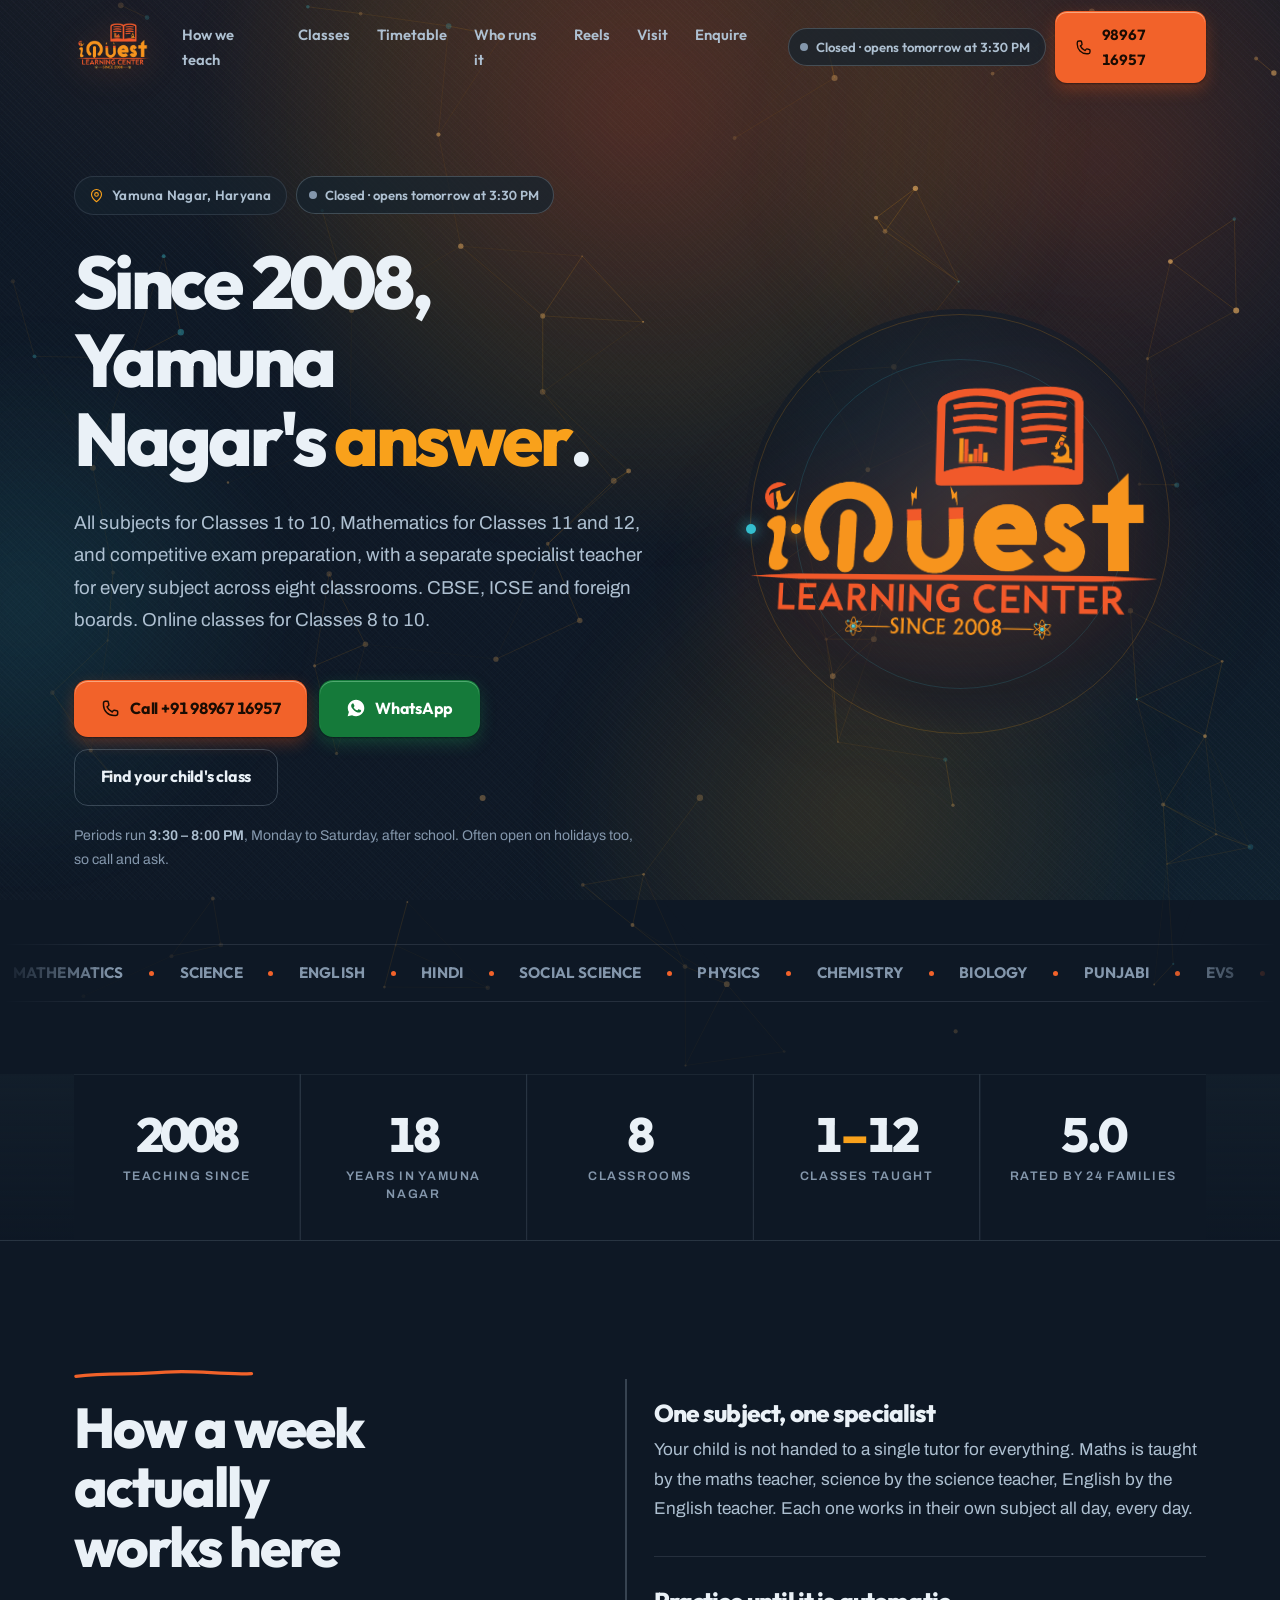
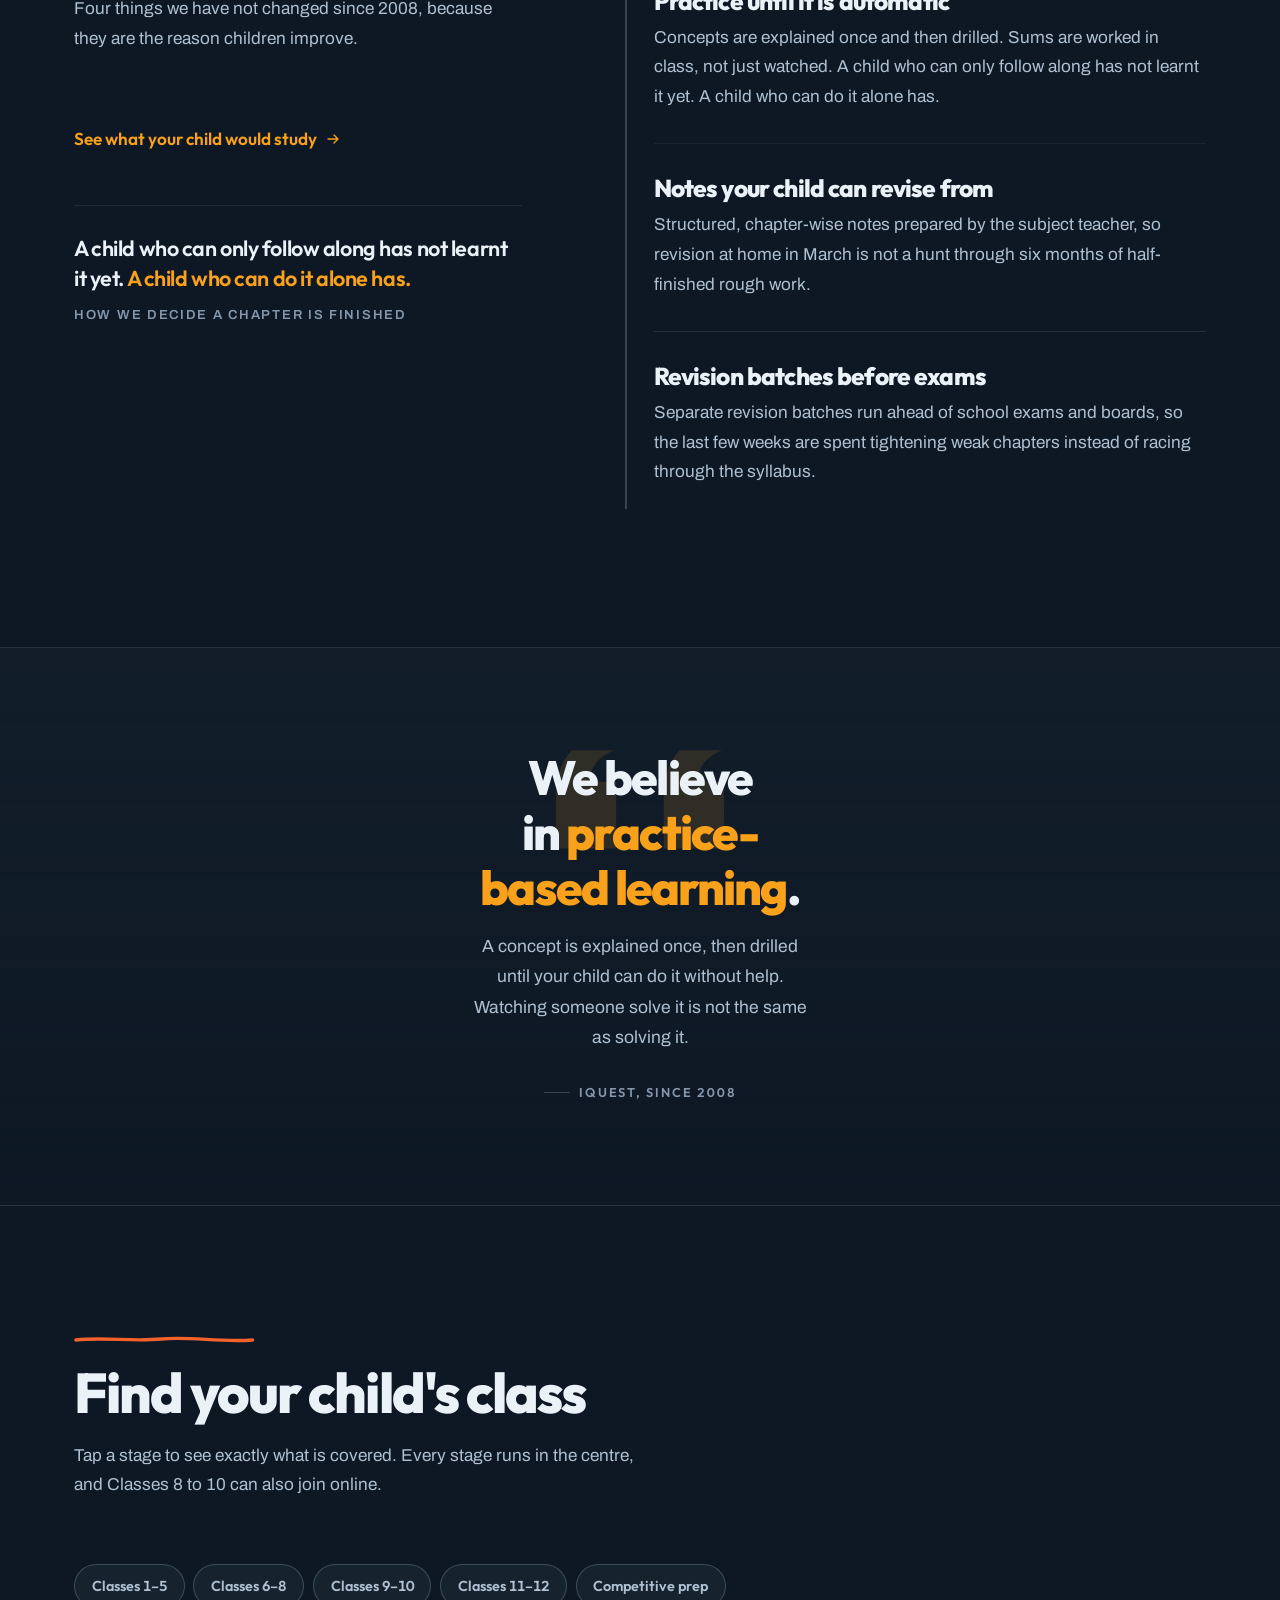
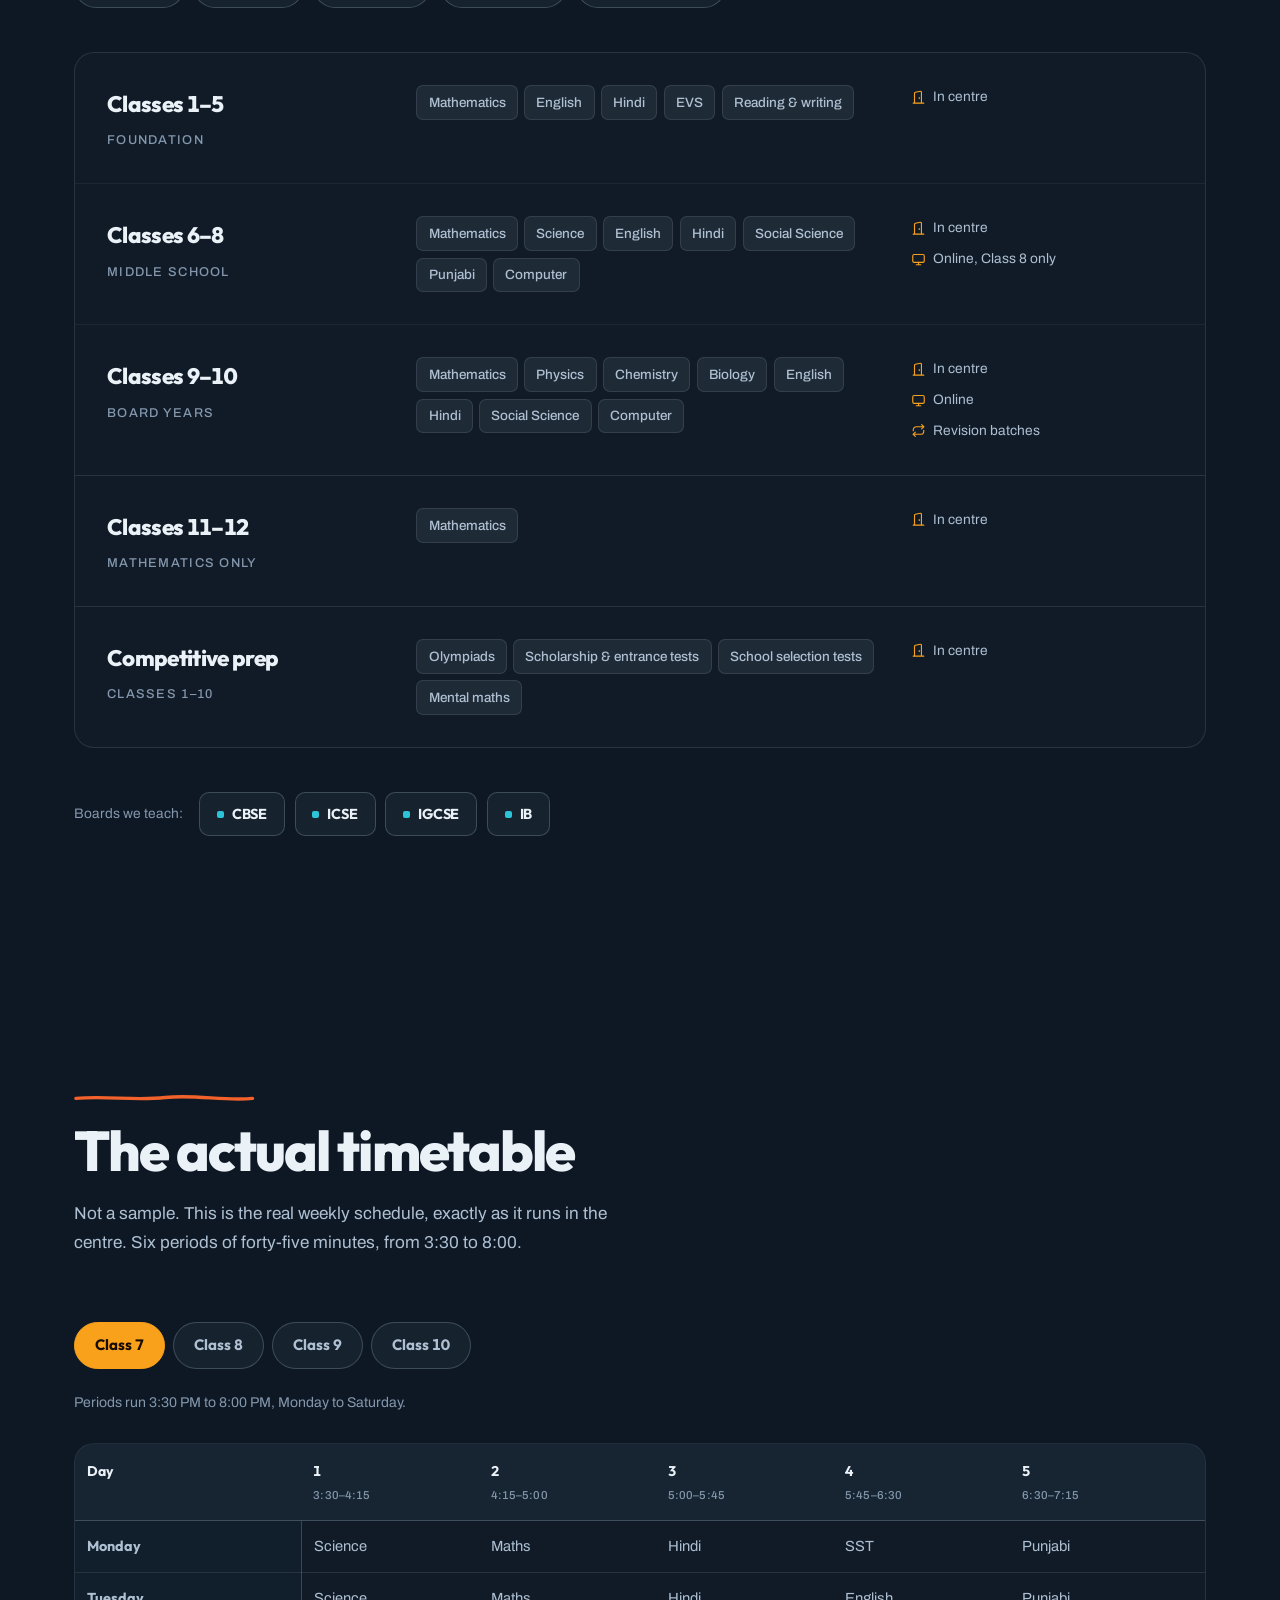
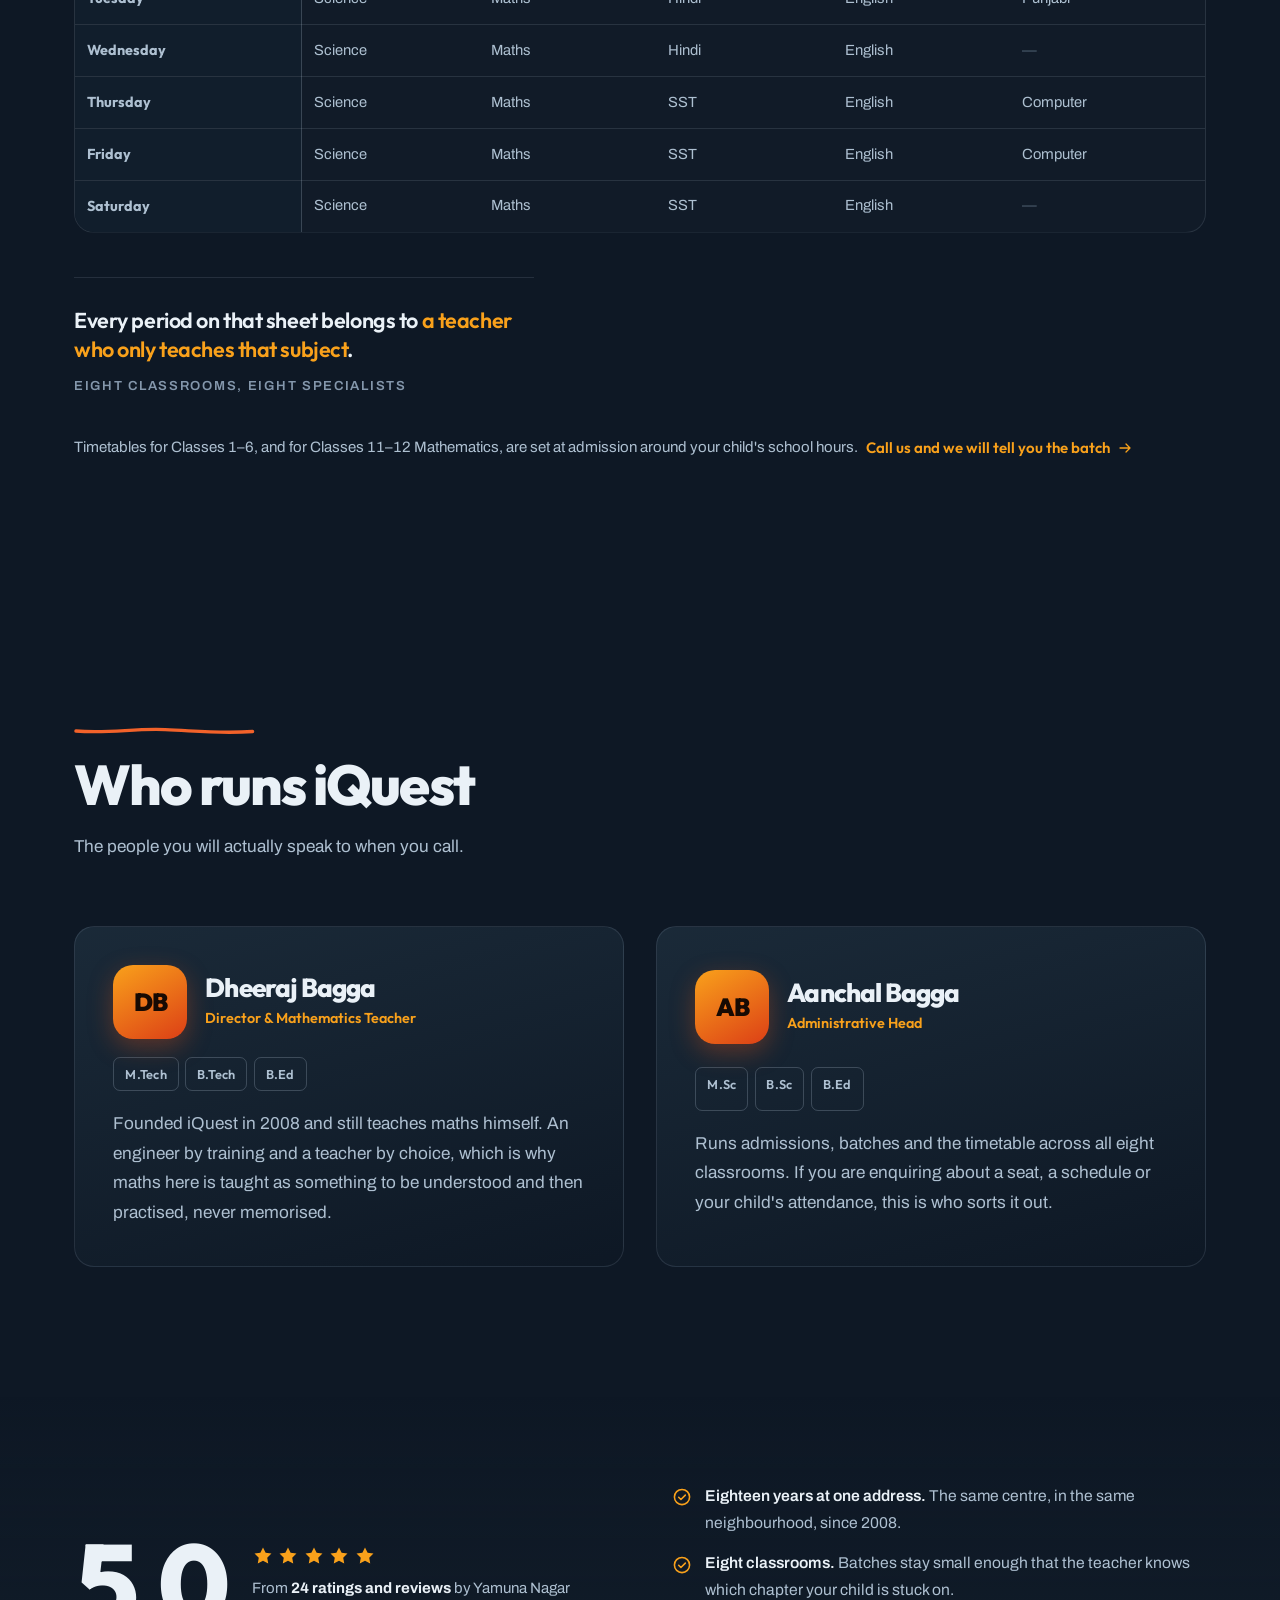
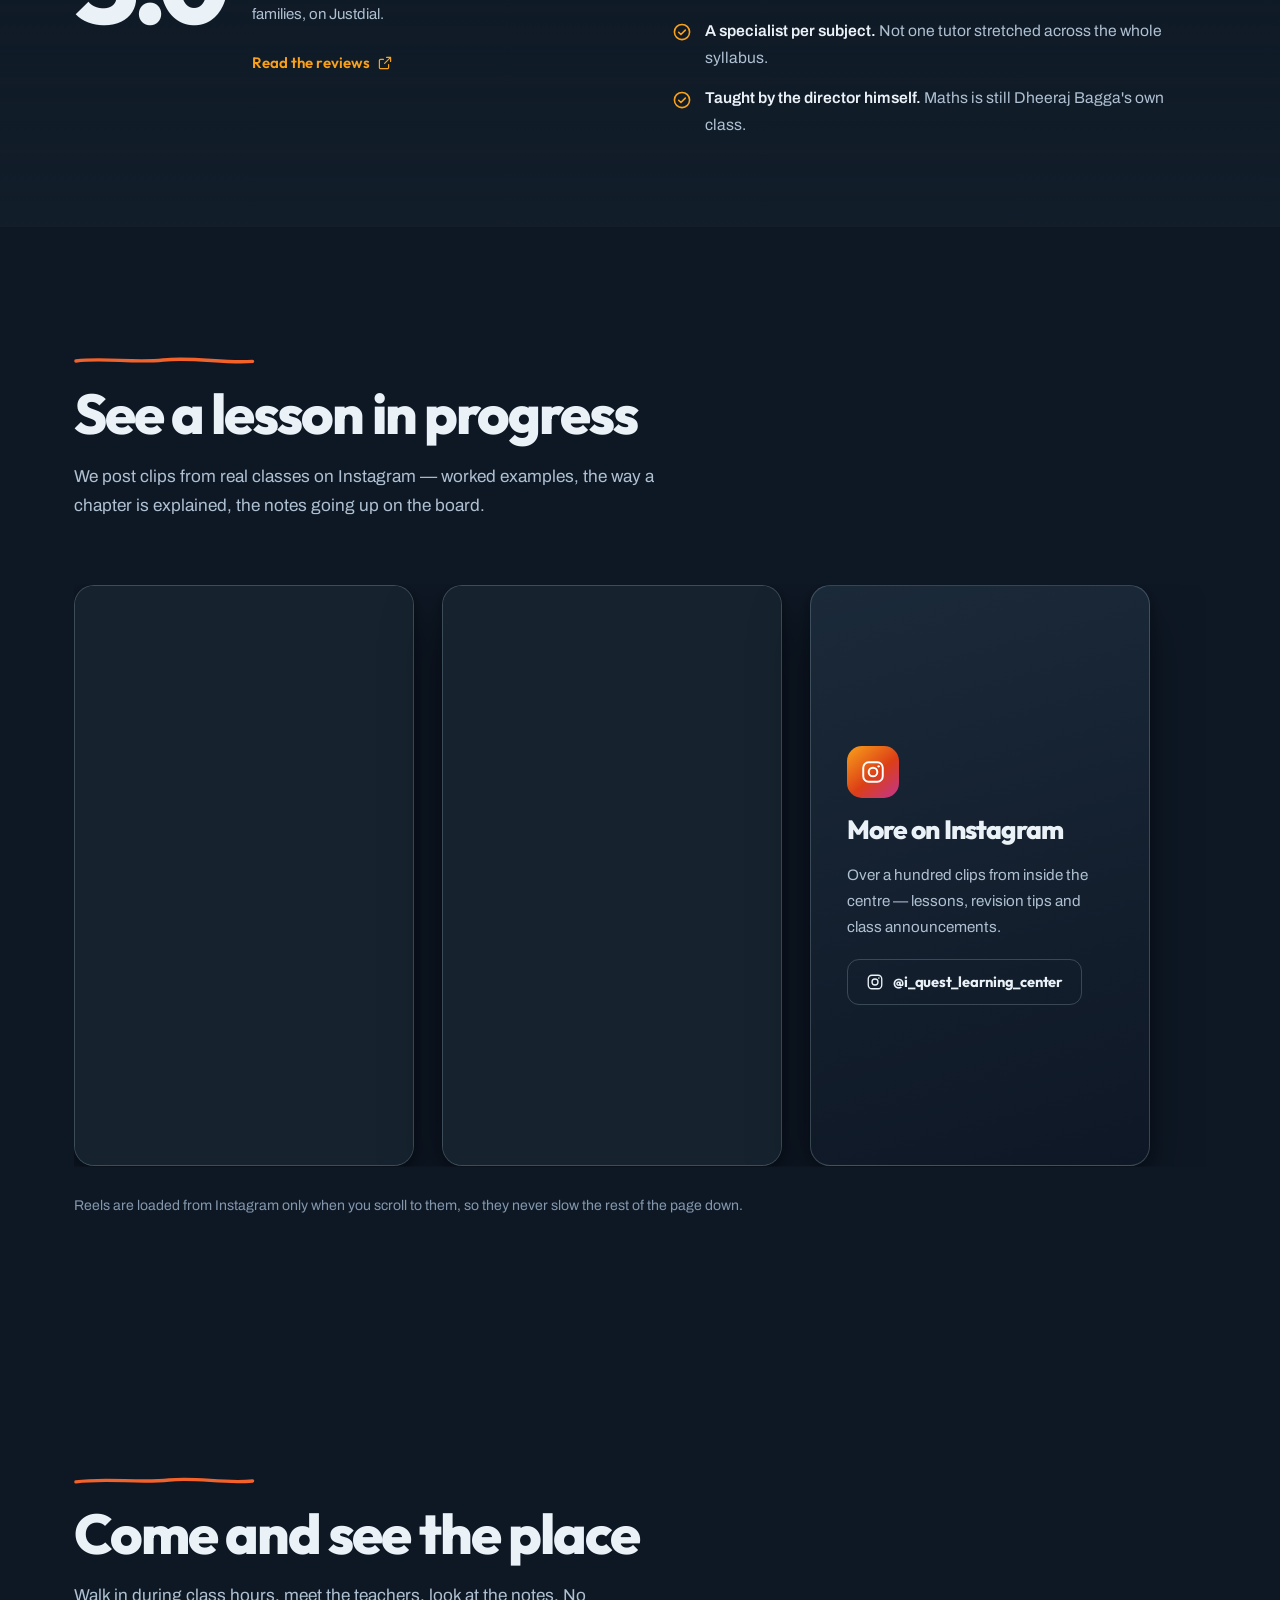
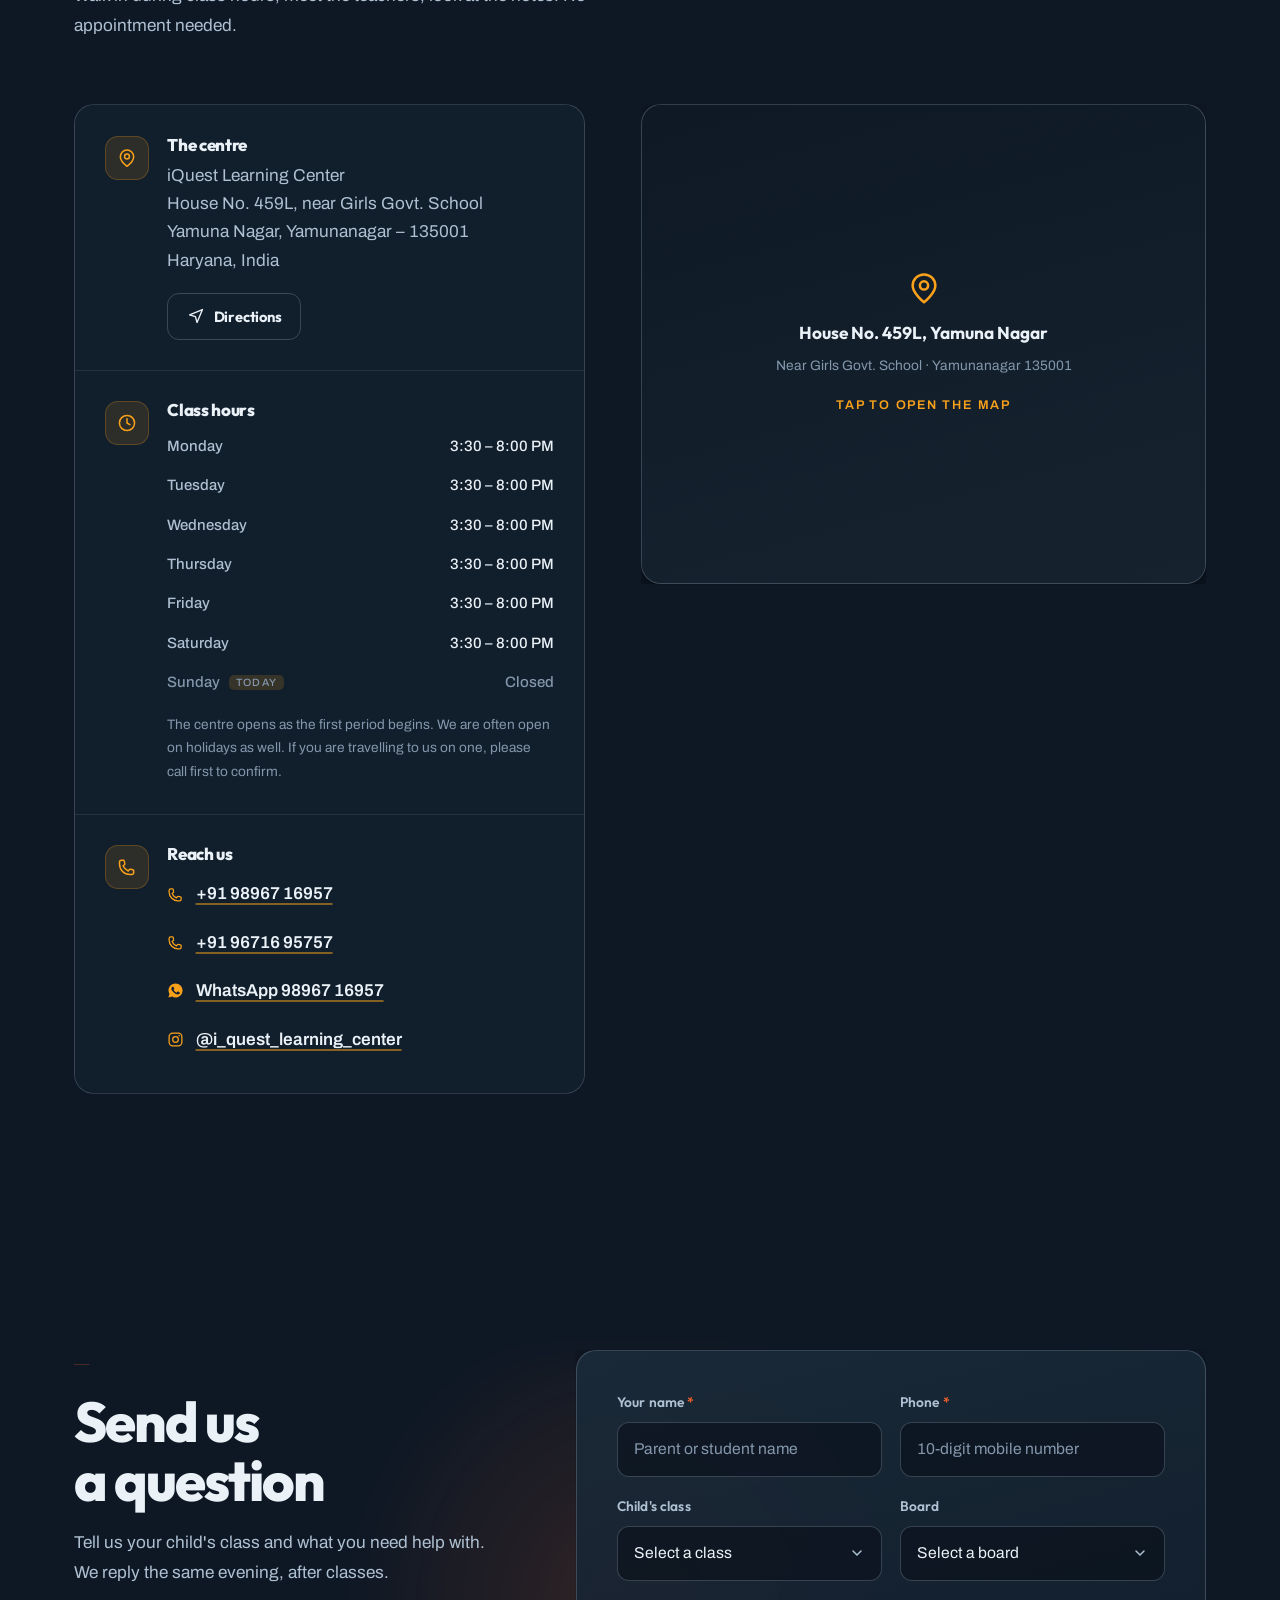
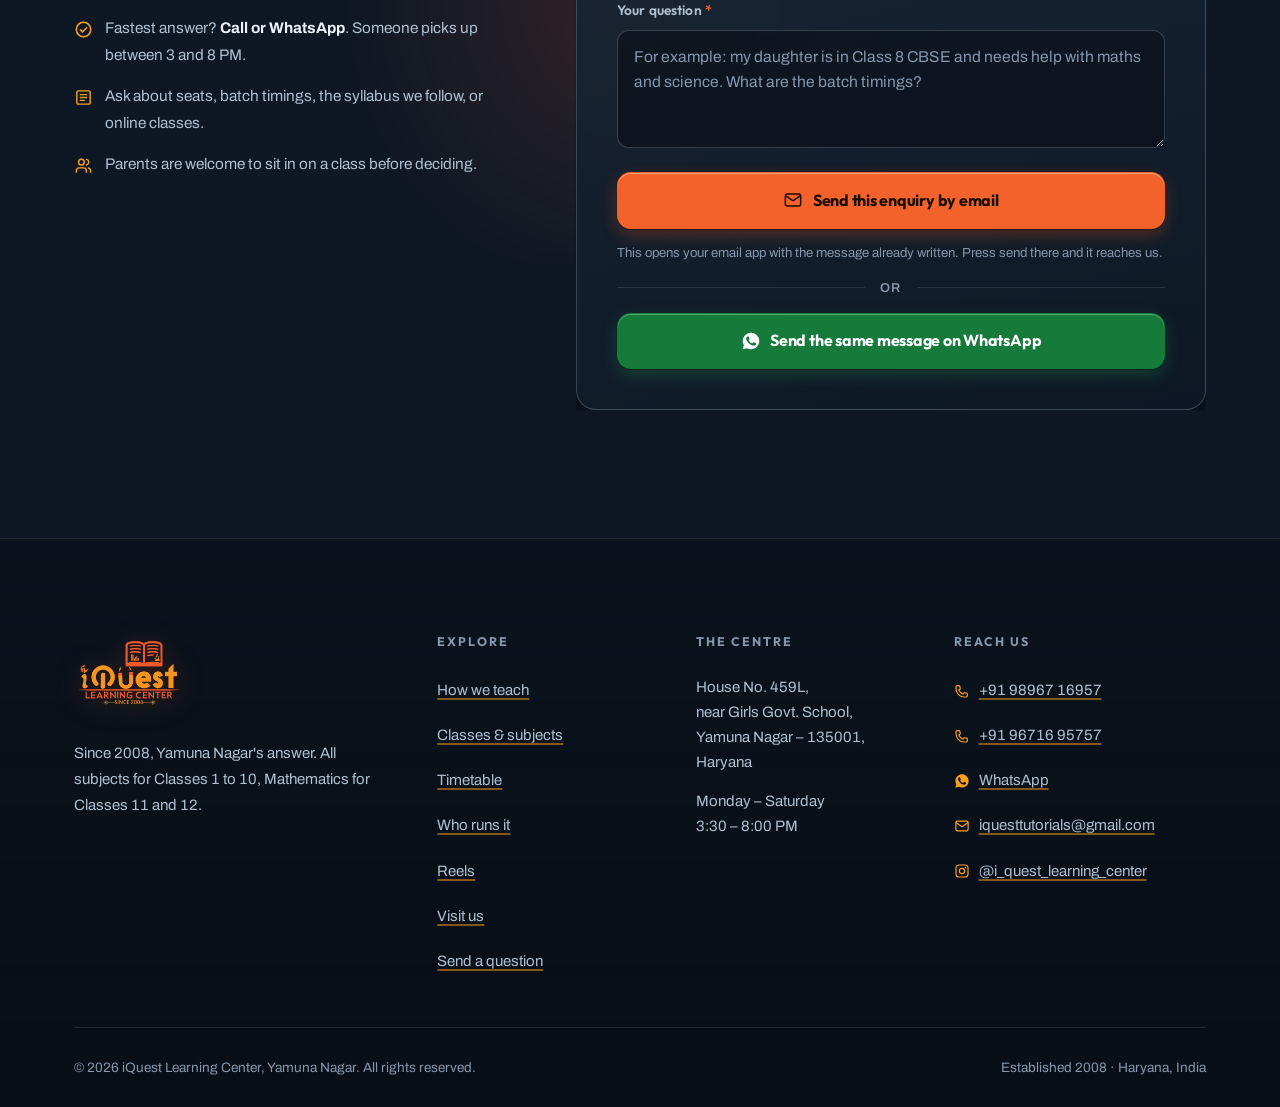
==== commit b5c85bd6: "Add Classes 11-12 Mathematics across the site All subjects for Classes 1-10 stays as it was; Classes" ====
--- a/index.html
+++ b/index.html
@@ -4,8 +4,8 @@
 <meta charset="utf-8">
 <script>document.documentElement.classList.add("js")</script>
 <meta name="viewport" content="width=device-width, initial-scale=1">
-<title>iQuest Learning Center — Tuition in Yamuna Nagar | Classes 1–10</title>
-<meta name="description" content="Tuition in Yamuna Nagar for Classes 1–10, with a separate specialist teacher for every subject. CBSE, ICSE, IGCSE, IB. Open Mon–Sat 3:30–8 PM. Call 98967 16957.">
+<title>iQuest Learning Center — Tuition in Yamuna Nagar, Classes 1–12</title>
+<meta name="description" content="Tuition in Yamuna Nagar: all subjects for Classes 1–10, and Mathematics for Classes 11–12. CBSE, ICSE, IGCSE, IB. Open Mon–Sat 3:30–8 PM. Call 98967 16957.">
 <meta name="theme-color" content="#0E1825">
 <meta name="format-detection" content="telephone=yes">
 <meta name="author" content="iQuest Learning Center">
@@ -21,18 +21,18 @@
 
 <meta property="og:type" content="website">
 <meta property="og:site_name" content="iQuest Learning Center">
-<meta property="og:title" content="iQuest Learning Center — Tuition in Yamuna Nagar, Classes 1–10">
-<meta property="og:description" content="A separate specialist teacher for every subject, across eight classrooms. CBSE, ICSE, IGCSE and IB. Open Mon–Sat, 3:30–8 PM. Call 98967 16957.">
+<meta property="og:title" content="iQuest Learning Center — Tuition in Yamuna Nagar, Classes 1–12">
+<meta property="og:description" content="All subjects for Classes 1–10 and Mathematics for Classes 11–12, with a separate specialist teacher for every subject. Open Mon–Sat, 3:30–8 PM.">
 <meta property="og:locale" content="en_IN">
 <meta property="og:url" content="https://iquest1.vercel.app/">
 <meta property="og:image" content="https://iquest1.vercel.app/assets/img/og.jpg">
 <meta property="og:image:width" content="1200">
 <meta property="og:image:height" content="630">
-<meta property="og:image:alt" content="iQuest Learning Center — tuition for Classes 1 to 10 in Yamuna Nagar, Haryana">
+<meta property="og:image:alt" content="iQuest Learning Center — tuition for Classes 1 to 12 in Yamuna Nagar, Haryana">
 
 <meta name="twitter:card" content="summary_large_image">
-<meta name="twitter:title" content="iQuest Learning Center — Tuition in Yamuna Nagar, Classes 1–10">
-<meta name="twitter:description" content="A separate specialist teacher for every subject, across eight classrooms. CBSE, ICSE, IGCSE and IB. Open Mon–Sat, 3:30–8 PM.">
+<meta name="twitter:title" content="iQuest Learning Center — Tuition in Yamuna Nagar, Classes 1–12">
+<meta name="twitter:description" content="All subjects for Classes 1–10 and Mathematics for Classes 11–12, with a separate specialist teacher for every subject. Open Mon–Sat, 3:30–8 PM.">
 <meta name="twitter:image" content="https://iquest1.vercel.app/assets/img/og.jpg">
 
 <link rel="preconnect" href="https://fonts.googleapis.com">
@@ -40,7 +40,7 @@
 <link rel="stylesheet" href="https://fonts.googleapis.com/css2?family=Archivo:wght@400;500;600;700&family=Outfit:wght@500;600;700;800;900&display=swap">
 <!-- Bump ?v= whenever you edit the CSS or JS. It gives the file a new URL, so
      browsers and the CDN fetch it immediately instead of serving a cached copy. -->
-<link rel="stylesheet" href="assets/css/style.css?v=3">
+<link rel="stylesheet" href="assets/css/style.css?v=4">
 
 <script type="application/ld+json">
 {
@@ -52,7 +52,7 @@
       "name":"iQuest Learning Center",
       "alternateName":"iQuest Learning Center Yamuna Nagar",
       "slogan":"Since 2008, Yamuna Nagar's answer.",
-      "description":"Tuition centre in Yamuna Nagar for Classes 1 to 10. All subjects and competitive exam preparation, with a separate specialist teacher for every subject across 8 classrooms. CBSE, ICSE and foreign boards. Online classes for Classes 8 to 10.",
+      "description":"Tuition centre in Yamuna Nagar. All subjects and competitive exam preparation for Classes 1 to 10, and Mathematics for Classes 11 and 12, with a separate specialist teacher for every subject across 8 classrooms. CBSE, ICSE and foreign boards. Online classes for Classes 8 to 10.",
       "url":"https://iquest1.vercel.app/",
       "logo":"https://iquest1.vercel.app/assets/img/logo.png",
       "image":"https://iquest1.vercel.app/assets/img/og.jpg",
@@ -99,7 +99,7 @@
       "@id":"https://iquest1.vercel.app/#faq",
       "mainEntity":[
         {"@type":"Question","name":"Which classes does iQuest Learning Center teach?",
-         "acceptedAnswer":{"@type":"Answer","text":"Classes 1 to 10, all subjects, plus competitive exam preparation for Classes 1 to 10."}},
+         "acceptedAnswer":{"@type":"Answer","text":"All subjects for Classes 1 to 10, plus competitive exam preparation for Classes 1 to 10, and Mathematics for Classes 11 and 12."}},
         {"@type":"Question","name":"Which boards do you follow?",
          "acceptedAnswer":{"@type":"Answer","text":"CBSE, ICSE and foreign boards including IGCSE and IB."}},
         {"@type":"Question","name":"What are the class timings?",
@@ -271,8 +271,8 @@
       <h1 class="pull-words">Since 2008, Yamuna Nagar's <em>answer</em>.</h1>
 
       <p class="hero__lede" data-hero="3">
-        Tuition for Classes 1 to 10. All subjects and competitive exam preparation, with a
-        separate specialist teacher for every subject across eight classrooms.
+        All subjects for Classes 1 to 10, Mathematics for Classes 11 and 12, and competitive
+        exam preparation, with a separate specialist teacher for every subject across eight classrooms.
         CBSE, ICSE and foreign boards. Online classes for Classes 8 to 10.
       </p>
 
@@ -316,7 +316,7 @@
       <div class="band__cell" data-anim="snap"><span class="band__n" data-count="2008" data-plain>2008</span><span class="band__l">Teaching since</span></div>
       <div class="band__cell" data-anim="snap" style="--d:70ms"><span class="band__n" data-count="18">18</span><span class="band__l">Years in Yamuna Nagar</span></div>
       <div class="band__cell" data-anim="snap" style="--d:140ms"><span class="band__n" data-count="8">8</span><span class="band__l">Classrooms</span></div>
-      <div class="band__cell" data-anim="snap" style="--d:210ms"><span class="band__n"><span data-count="1">1</span><span class="u">–</span><span data-count="10">10</span></span><span class="band__l">Classes taught</span></div>
+      <div class="band__cell" data-anim="snap" style="--d:210ms"><span class="band__n"><span data-count="1">1</span><span class="u">–</span><span data-count="12">12</span></span><span class="band__l">Classes taught</span></div>
       <div class="band__cell" data-anim="snap" style="--d:280ms"><span class="band__n" data-count="5.0" data-dec="1">5.0</span><span class="band__l">Rated by 24 families</span></div>
     </div>
   </div>
@@ -394,6 +394,7 @@
       <button class="chip" type="button" aria-pressed="false" data-stage="a">Classes 1–5</button>
       <button class="chip" type="button" aria-pressed="false" data-stage="b">Classes 6–8</button>
       <button class="chip" type="button" aria-pressed="false" data-stage="c">Classes 9–10</button>
+      <button class="chip" type="button" aria-pressed="false" data-stage="e">Classes 11–12</button>
       <button class="chip" type="button" aria-pressed="false" data-stage="d">Competitive prep</button>
     </div>
 
@@ -425,7 +426,15 @@
         </div>
       </div>
 
-      <div class="plan__row" data-stage="d" data-anim="pull" style="--d:210ms">
+      <div class="plan__row" data-stage="e" data-anim="pull" style="--d:210ms">
+        <div class="plan__stage">Classes 11–12<small>Mathematics only</small></div>
+        <ul class="plan__subs"><li>Mathematics</li></ul>
+        <div class="plan__mode">
+          <span><svg><use href="#i-door"/></svg> In centre</span>
+        </div>
+      </div>
+
+      <div class="plan__row" data-stage="d" data-anim="pull" style="--d:280ms">
         <div class="plan__stage">Competitive prep<small>Classes 1–10</small></div>
         <ul class="plan__subs"><li>Olympiads</li><li>Scholarship &amp; entrance tests</li><li>School selection tests</li><li>Mental maths</li></ul>
         <div class="plan__mode">
@@ -560,7 +569,7 @@
     </blockquote>
 
     <p class="tt__foot" data-anim="pull">
-      Timetables for Classes 1–6 are set at admission, around your child's school hours.
+      Timetables for Classes 1–6, and for Classes 11–12 Mathematics, are set at admission around your child's school hours.
       <a class="linkish" href="tel:+919896716957">Call us and we will tell you the batch <svg><use href="#i-arrow"/></svg></a>
     </p>
   </div>
@@ -785,6 +794,7 @@
             <option>Class 1</option><option>Class 2</option><option>Class 3</option><option>Class 4</option>
             <option>Class 5</option><option>Class 6</option><option>Class 7</option><option>Class 8</option>
             <option>Class 9</option><option>Class 10</option>
+            <option>Class 11 (Maths)</option><option>Class 12 (Maths)</option>
             <option>Competitive exam prep</option>
           </select>
         </div>
@@ -830,7 +840,7 @@
         <a class="brand" href="#top" aria-label="iQuest Learning Center">
           <img class="brand__mark" src="assets/img/logo.png" alt="iQuest Learning Center" width="842" height="595" loading="lazy">
         </a>
-        <p>Since 2008, Yamuna Nagar's answer. Tuition for Classes 1 to 10, with a separate specialist teacher for every subject.</p>
+        <p>Since 2008, Yamuna Nagar's answer. All subjects for Classes 1 to 10, Mathematics for Classes 11 and 12.</p>
       </div>
 
       <div class="foot__col">
@@ -880,6 +890,6 @@
 
 </div><!-- /#app -->
 
-<script src="assets/js/main.js?v=3" defer></script>
+<script src="assets/js/main.js?v=4" defer></script>
 </body>
 </html>
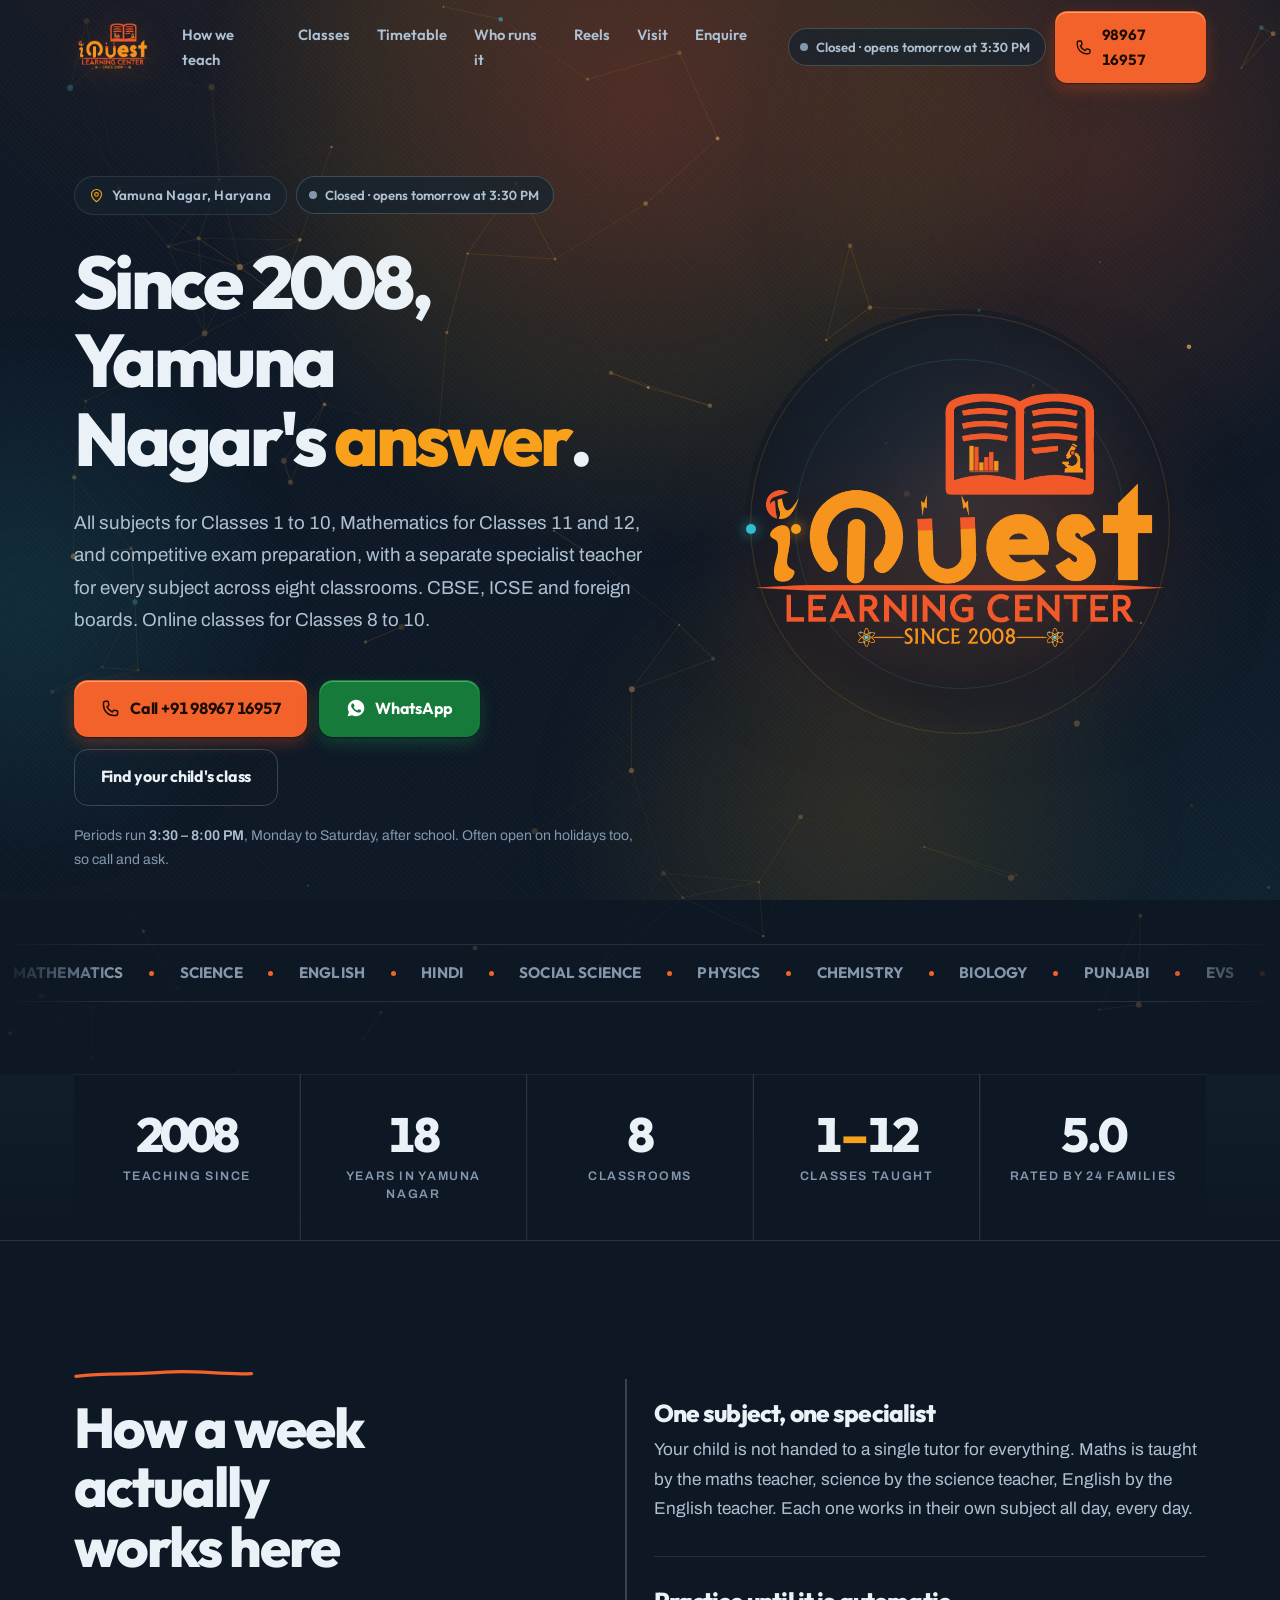
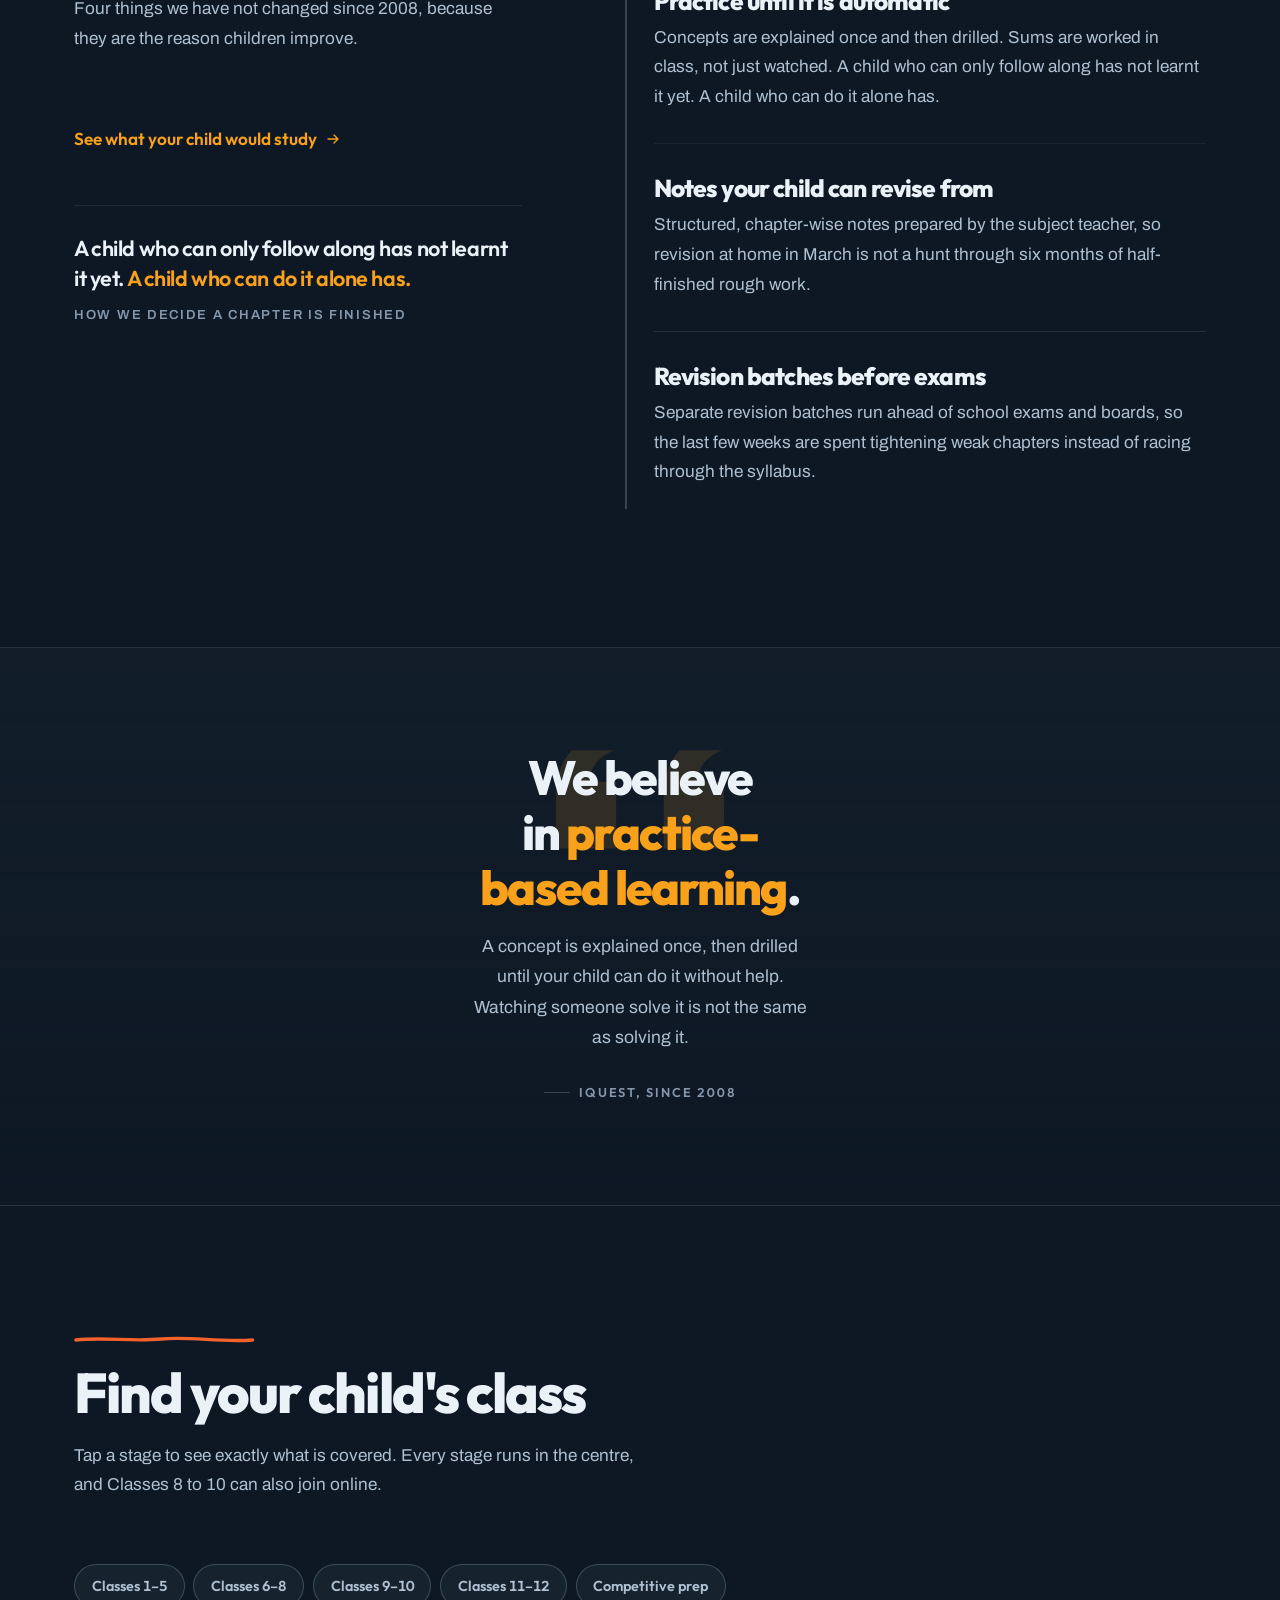
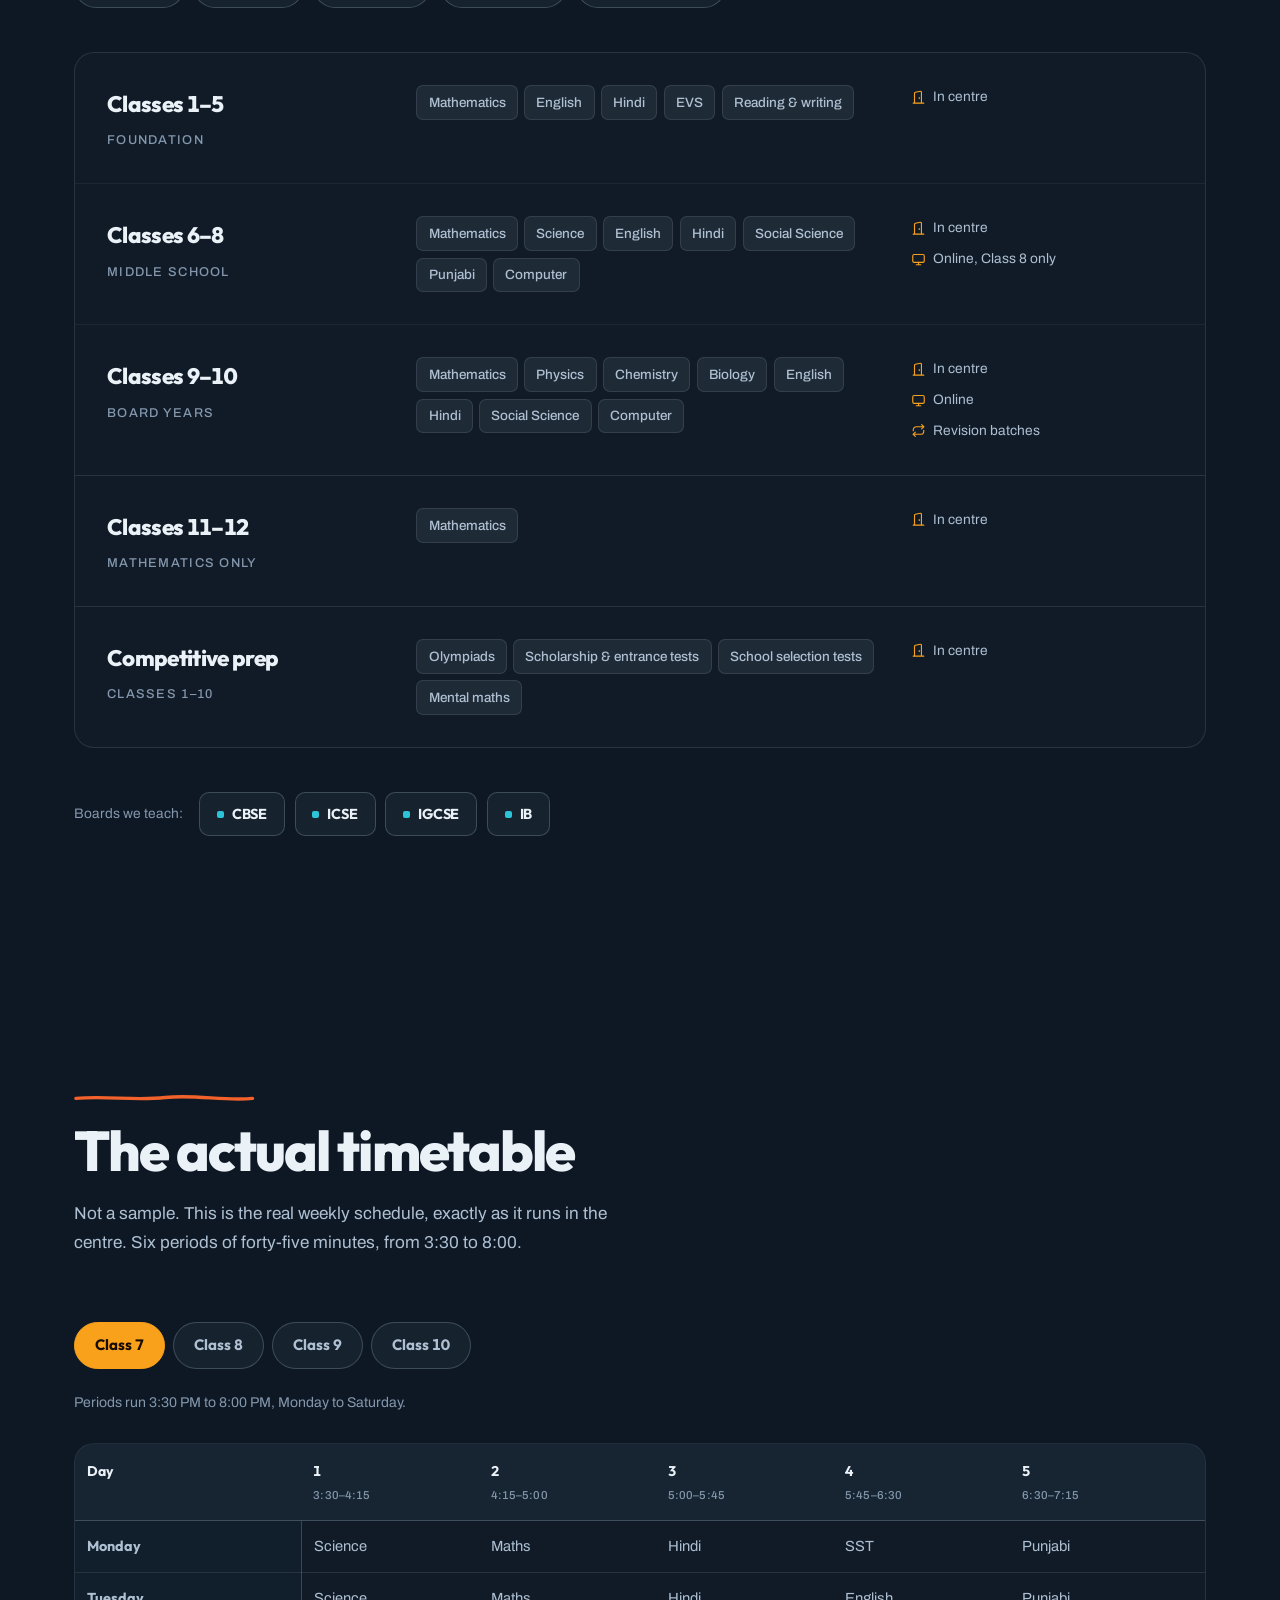
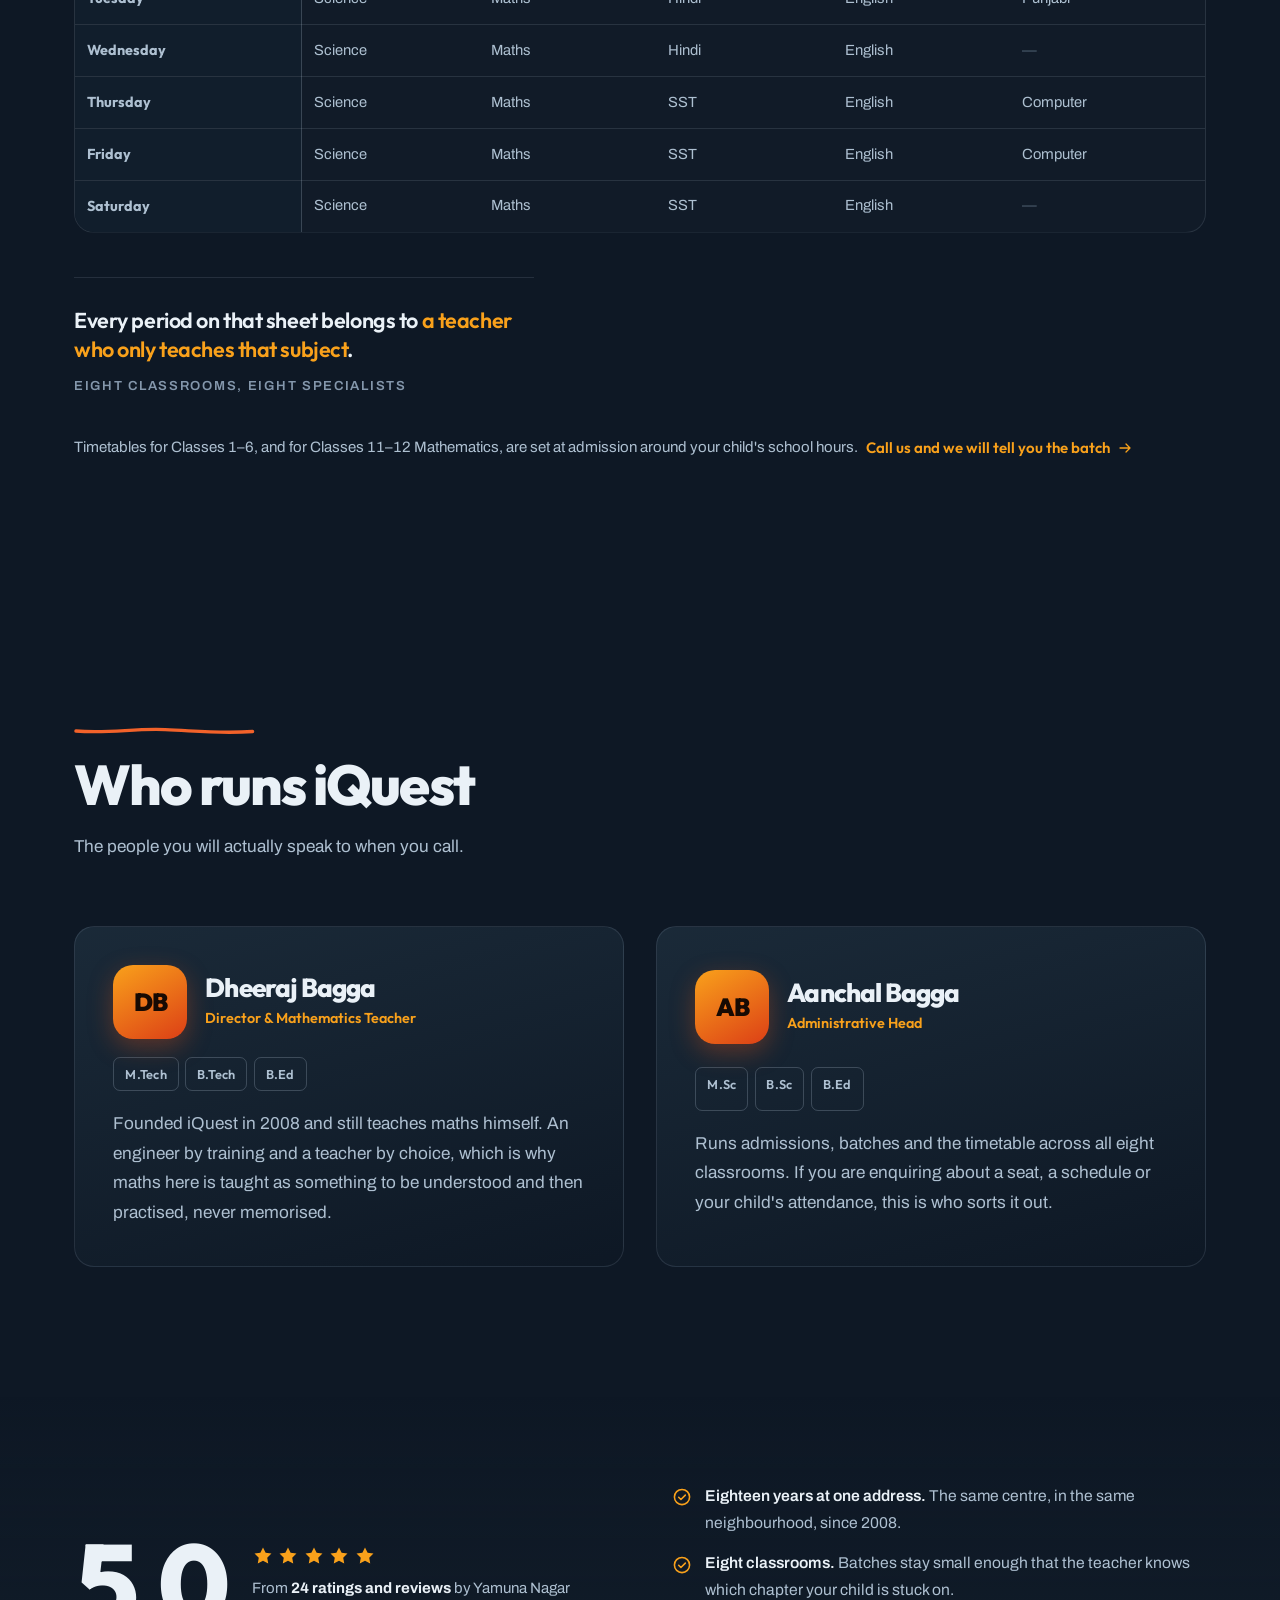
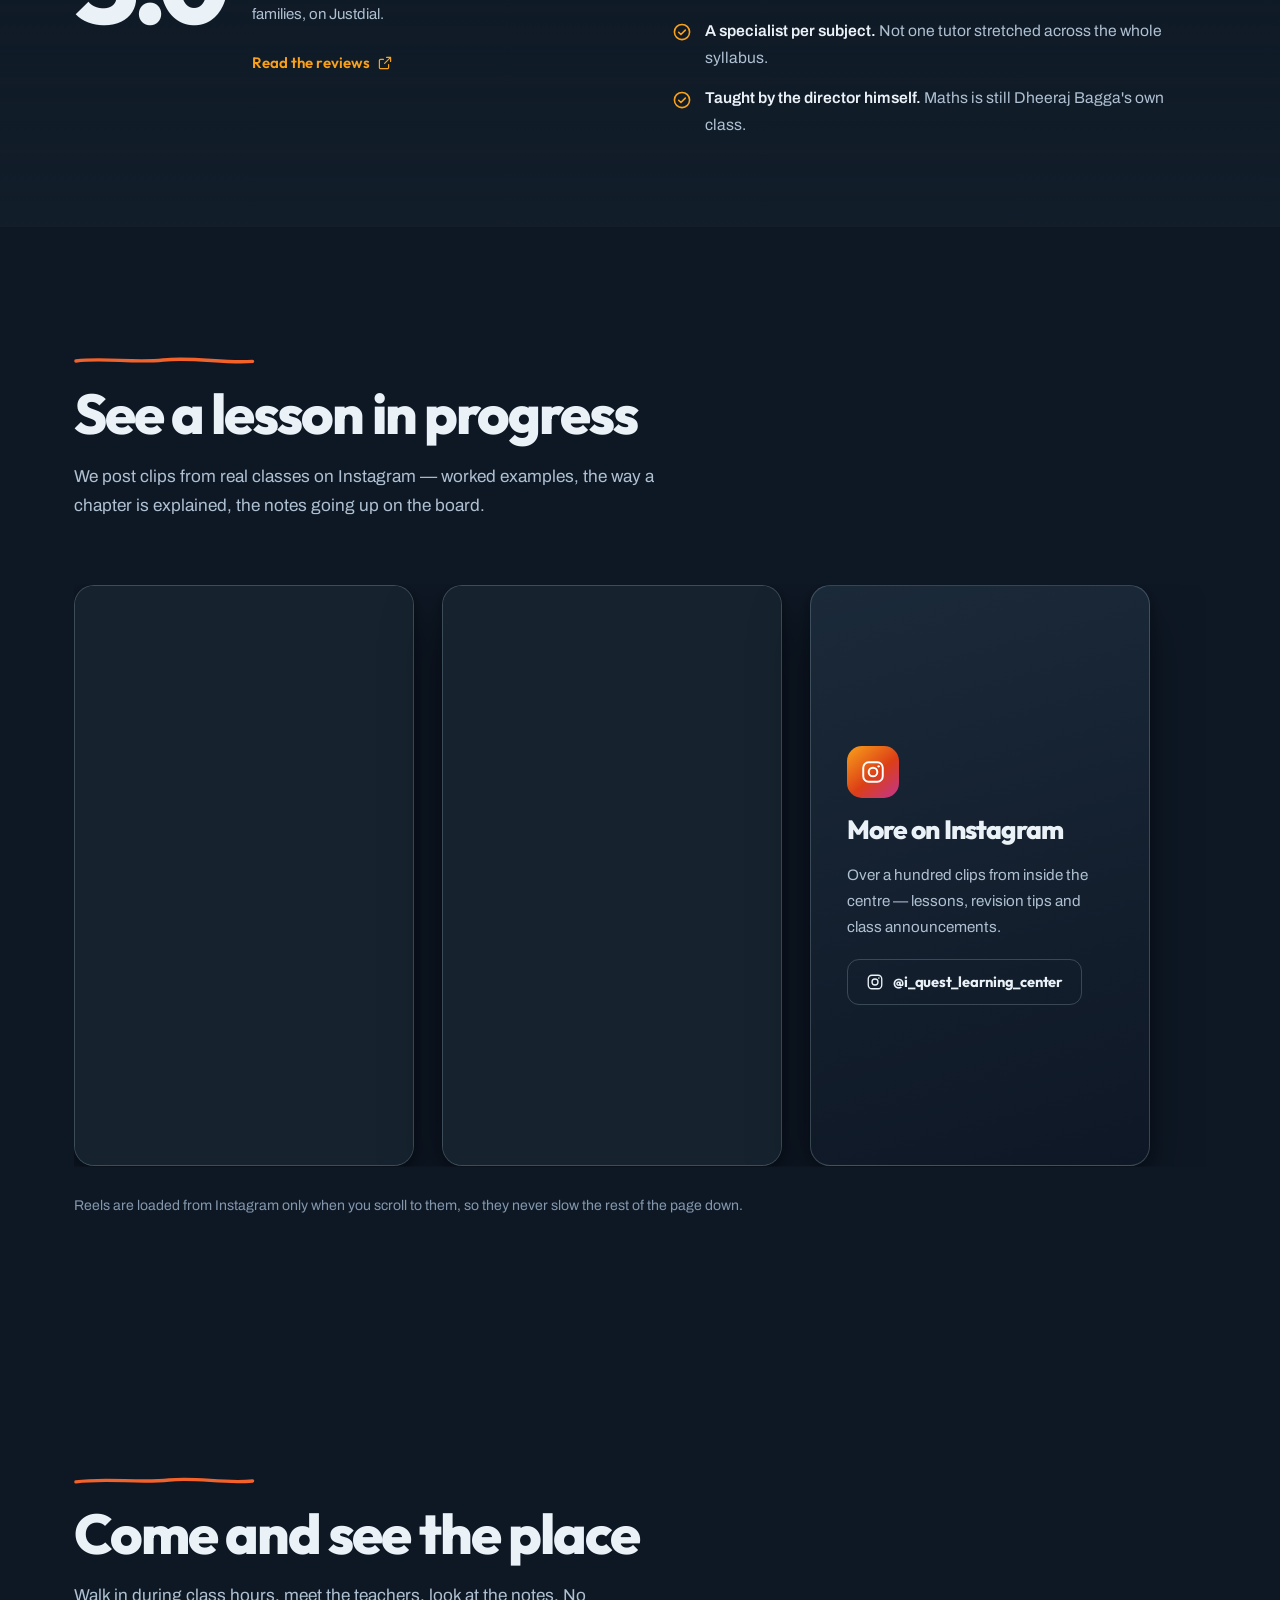
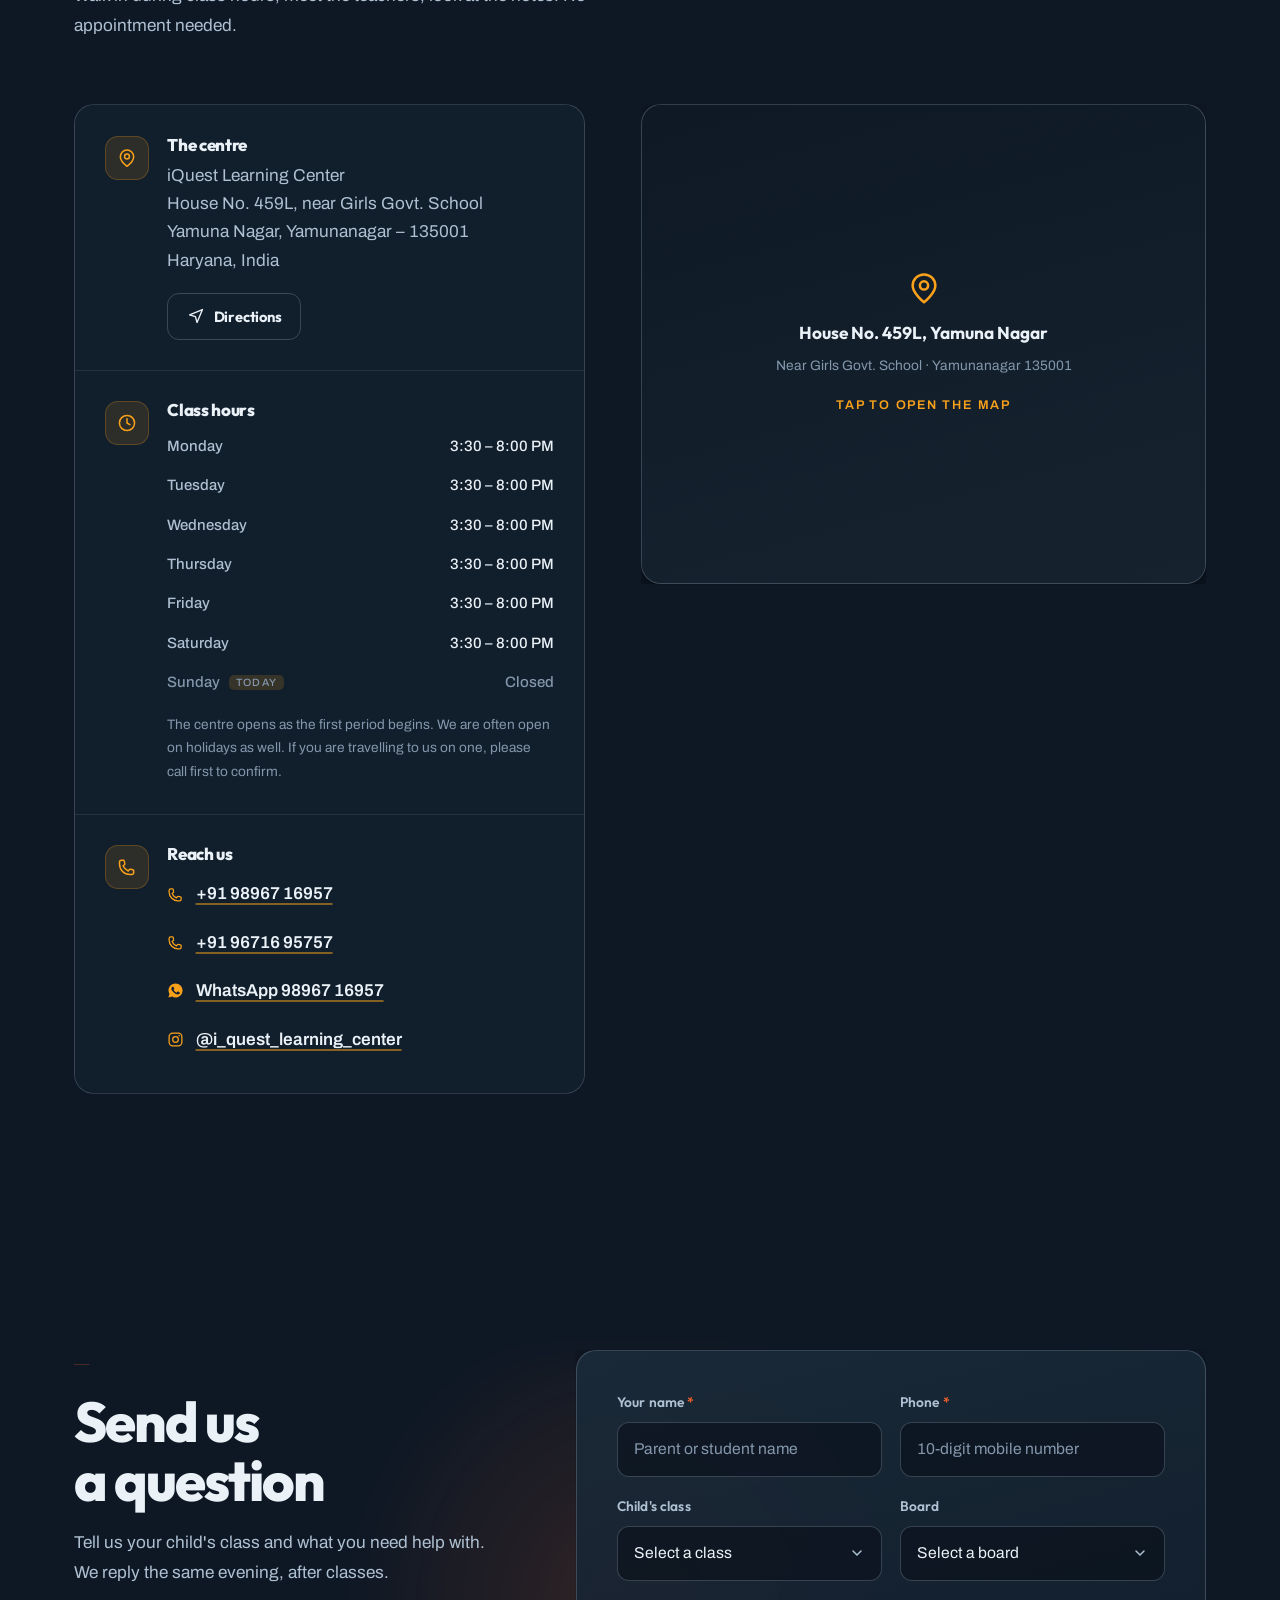
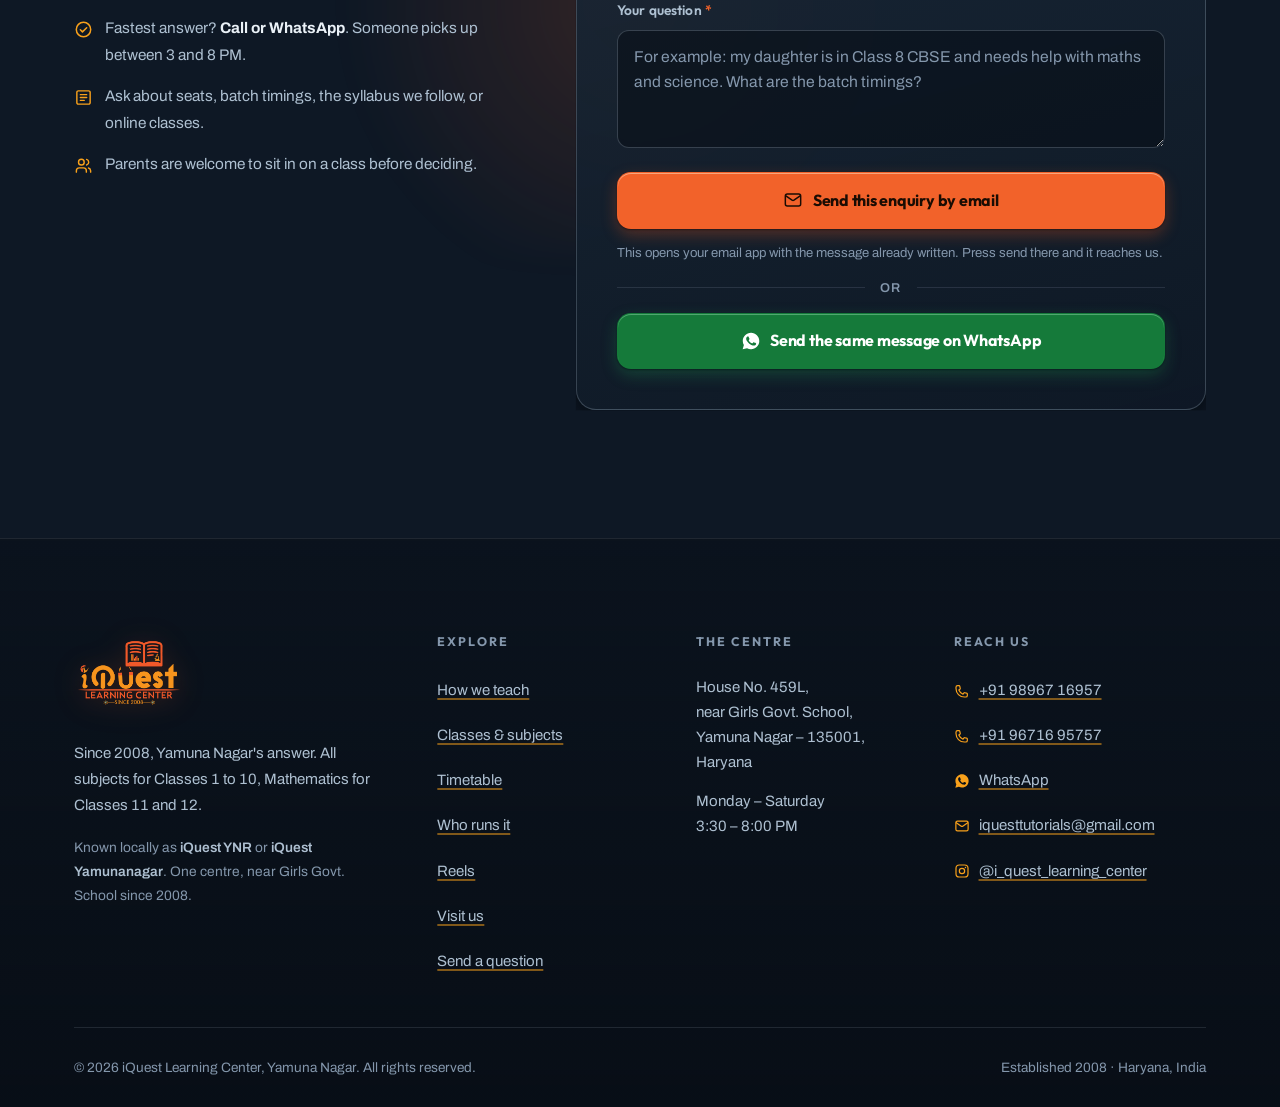
==== commit d3bd0d64: "SEO: brand name variants for local search People search iquest ynr and iquest yamunanagar, and neith" ====
--- a/index.html
+++ b/index.html
@@ -4,8 +4,8 @@
 <meta charset="utf-8">
 <script>document.documentElement.classList.add("js")</script>
 <meta name="viewport" content="width=device-width, initial-scale=1">
-<title>iQuest Learning Center — Tuition in Yamuna Nagar, Classes 1–12</title>
-<meta name="description" content="Tuition in Yamuna Nagar: all subjects for Classes 1–10, and Mathematics for Classes 11–12. CBSE, ICSE, IGCSE, IB. Open Mon–Sat 3:30–8 PM. Call 98967 16957.">
+<title>iQuest Learning Center Yamuna Nagar — Tuition, Classes 1–12</title>
+<meta name="description" content="iQuest Learning Center (iQuest YNR), Yamunanagar. All subjects for Classes 1–10, Mathematics for 11–12. CBSE, ICSE, IGCSE, IB. Open Mon–Sat 3:30–8 PM. Call 98967 16957.">
 <meta name="theme-color" content="#0E1825">
 <meta name="format-detection" content="telephone=yes">
 <meta name="author" content="iQuest Learning Center">
@@ -21,7 +21,7 @@
 
 <meta property="og:type" content="website">
 <meta property="og:site_name" content="iQuest Learning Center">
-<meta property="og:title" content="iQuest Learning Center — Tuition in Yamuna Nagar, Classes 1–12">
+<meta property="og:title" content="iQuest Learning Center, Yamuna Nagar — Tuition for Classes 1–12">
 <meta property="og:description" content="All subjects for Classes 1–10 and Mathematics for Classes 11–12, with a separate specialist teacher for every subject. Open Mon–Sat, 3:30–8 PM.">
 <meta property="og:locale" content="en_IN">
 <meta property="og:url" content="https://iquest1.vercel.app/">
@@ -31,7 +31,7 @@
 <meta property="og:image:alt" content="iQuest Learning Center — tuition for Classes 1 to 12 in Yamuna Nagar, Haryana">
 
 <meta name="twitter:card" content="summary_large_image">
-<meta name="twitter:title" content="iQuest Learning Center — Tuition in Yamuna Nagar, Classes 1–12">
+<meta name="twitter:title" content="iQuest Learning Center, Yamuna Nagar — Tuition for Classes 1–12">
 <meta name="twitter:description" content="All subjects for Classes 1–10 and Mathematics for Classes 11–12, with a separate specialist teacher for every subject. Open Mon–Sat, 3:30–8 PM.">
 <meta name="twitter:image" content="https://iquest1.vercel.app/assets/img/og.jpg">
 
@@ -40,7 +40,7 @@
 <link rel="stylesheet" href="https://fonts.googleapis.com/css2?family=Archivo:wght@400;500;600;700&family=Outfit:wght@500;600;700;800;900&display=swap">
 <!-- Bump ?v= whenever you edit the CSS or JS. It gives the file a new URL, so
      browsers and the CDN fetch it immediately instead of serving a cached copy. -->
-<link rel="stylesheet" href="assets/css/style.css?v=4">
+<link rel="stylesheet" href="assets/css/style.css?v=5">
 
 <script type="application/ld+json">
 {
@@ -50,7 +50,16 @@
       "@type":["EducationalOrganization","LocalBusiness"],
       "@id":"https://iquest1.vercel.app/#org",
       "name":"iQuest Learning Center",
-      "alternateName":"iQuest Learning Center Yamuna Nagar",
+      "alternateName":[
+        "iQuest YNR",
+        "iQuest Yamunanagar",
+        "iQuest Yamuna Nagar",
+        "iQuest Learning Center Yamuna Nagar",
+        "iQuest Learning Centre",
+        "I Quest Learning Center",
+        "iQuest Tuition Yamuna Nagar",
+        "iQuest Coaching Yamuna Nagar"
+      ],
       "slogan":"Since 2008, Yamuna Nagar's answer.",
       "description":"Tuition centre in Yamuna Nagar. All subjects and competitive exam preparation for Classes 1 to 10, and Mathematics for Classes 11 and 12, with a separate specialist teacher for every subject across 8 classrooms. CBSE, ICSE and foreign boards. Online classes for Classes 8 to 10.",
       "url":"https://iquest1.vercel.app/",
@@ -84,7 +93,10 @@
         {"@type":"Person","name":"Dheeraj Bagga","jobTitle":"Director and Mathematics Teacher"},
         {"@type":"Person","name":"Aanchal Bagga","jobTitle":"Administrative Head"}
       ],
-      "sameAs":["https://www.instagram.com/i_quest_learning_center/"]
+      "sameAs":[
+        "https://www.instagram.com/i_quest_learning_center/",
+        "https://www.justdial.com/Yamunanagar/I-Quest-Learning-Center-Near-Girls-Govt-School-Yamuna-Nagar/9999P1732-1732-230316153001-I3Z6_BZDET"
+      ]
     },
     {
       "@type":"WebSite",
@@ -108,6 +120,8 @@
          "acceptedAnswer":{"@type":"Answer","text":"Yes, online classes are available for Classes 8 to 10. Every stage is also taught in the centre."}},
         {"@type":"Question","name":"Where is iQuest Learning Center located?",
          "acceptedAnswer":{"@type":"Answer","text":"House No. 459L, near Girls Government School, Yamuna Nagar, Yamunanagar 135001, Haryana."}},
+        {"@type":"Question","name":"Is iQuest YNR the same as iQuest Learning Center?",
+         "acceptedAnswer":{"@type":"Answer","text":"Yes. iQuest Learning Center is often called iQuest YNR, iQuest Yamunanagar or simply iQuest locally. There is one centre, at House No. 459L near Girls Government School, Yamuna Nagar 135001, running since 2008."}},
         {"@type":"Question","name":"Who teaches at iQuest Learning Center?",
          "acceptedAnswer":{"@type":"Answer","text":"There is a separate specialist teacher for every subject, across eight classrooms. The centre was founded in 2008 by Dheeraj Bagga, who holds an M.Tech, B.Tech and B.Ed and still teaches mathematics himself."}}
       ]
@@ -210,7 +224,7 @@
 <header class="top" id="top">
   <div class="wrap top__in">
     <a class="brand" href="#top" aria-label="iQuest Learning Center — home">
-      <img class="brand__mark" src="assets/img/logo.png" alt="iQuest Learning Center — since 2008" width="842" height="595">
+      <img class="brand__mark" src="assets/img/logo.png" alt="iQuest Learning Center, Yamuna Nagar — tuition since 2008" width="842" height="595">
     </a>
 
     <nav class="nav" aria-label="Primary">
@@ -841,6 +855,7 @@
           <img class="brand__mark" src="assets/img/logo.png" alt="iQuest Learning Center" width="842" height="595" loading="lazy">
         </a>
         <p>Since 2008, Yamuna Nagar's answer. All subjects for Classes 1 to 10, Mathematics for Classes 11 and 12.</p>
+        <p class="foot__aka">Known locally as <strong>iQuest YNR</strong> or <strong>iQuest Yamunanagar</strong>. One centre, near Girls Govt. School since 2008.</p>
       </div>
 
       <div class="foot__col">
@@ -890,6 +905,6 @@
 
 </div><!-- /#app -->
 
-<script src="assets/js/main.js?v=4" defer></script>
+<script src="assets/js/main.js?v=5" defer></script>
 </body>
 </html>
--- a/assets/css/style.css
+++ b/assets/css/style.css
@@ -769,6 +769,8 @@
 .foot{position:relative;border-top:1px solid var(--line);background:linear-gradient(180deg,rgba(8,14,22,.5),rgba(8,14,22,.95))}
 .foot__grid{display:grid;grid-template-columns:1.5fr 1fr 1fr 1.2fr;gap:clamp(2rem,4vw,3rem);padding-block:var(--s7) var(--s5)}
 .foot__brand p{margin-top:var(--s3);max-width:34ch;font-size:.94rem}
+.foot__aka{font-size:.86rem!important;color:var(--chalk-3)}
+.foot__aka strong{color:var(--chalk-2);font-weight:600}
 .foot h4{font-family:var(--f-display);font-size:.78rem;letter-spacing:.16em;text-transform:uppercase;
   color:var(--chalk-3);font-weight:700;margin-bottom:var(--s3)}
 .foot__col{display:grid;gap:.2rem;align-content:start}
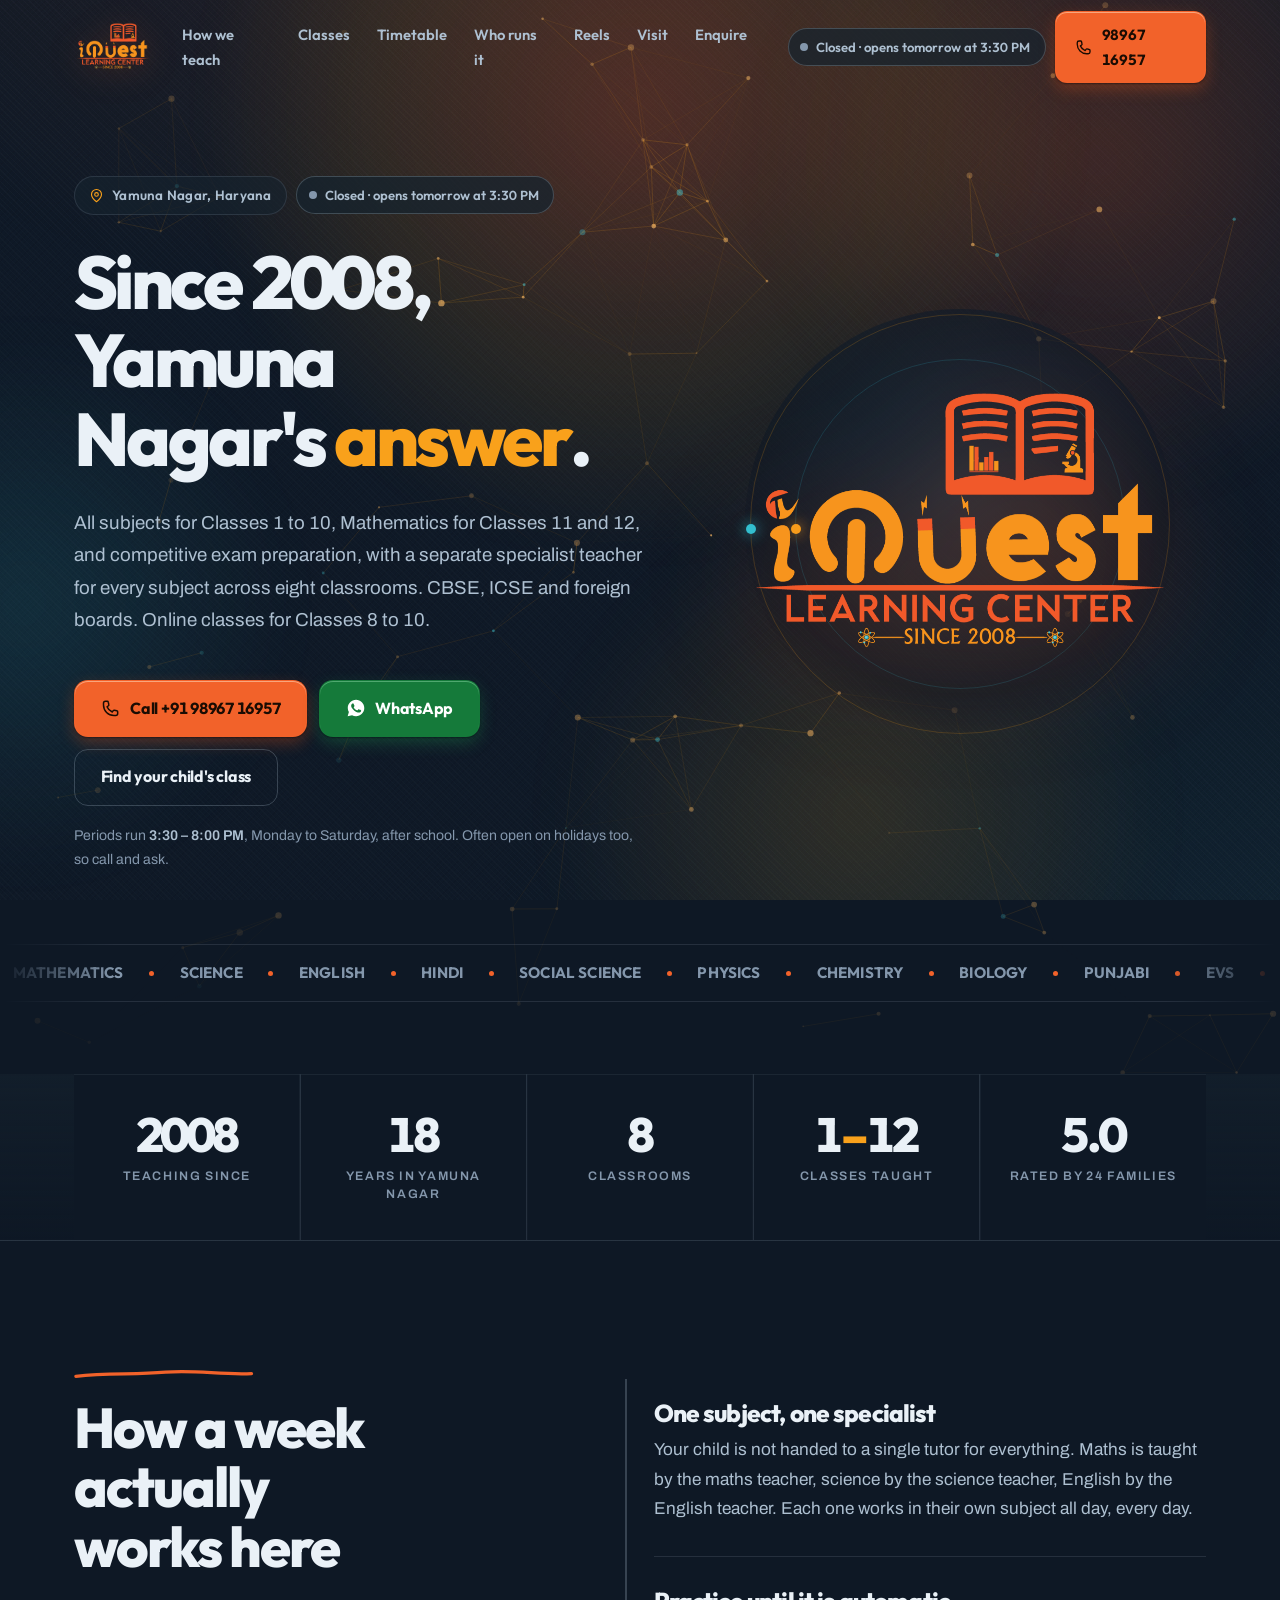
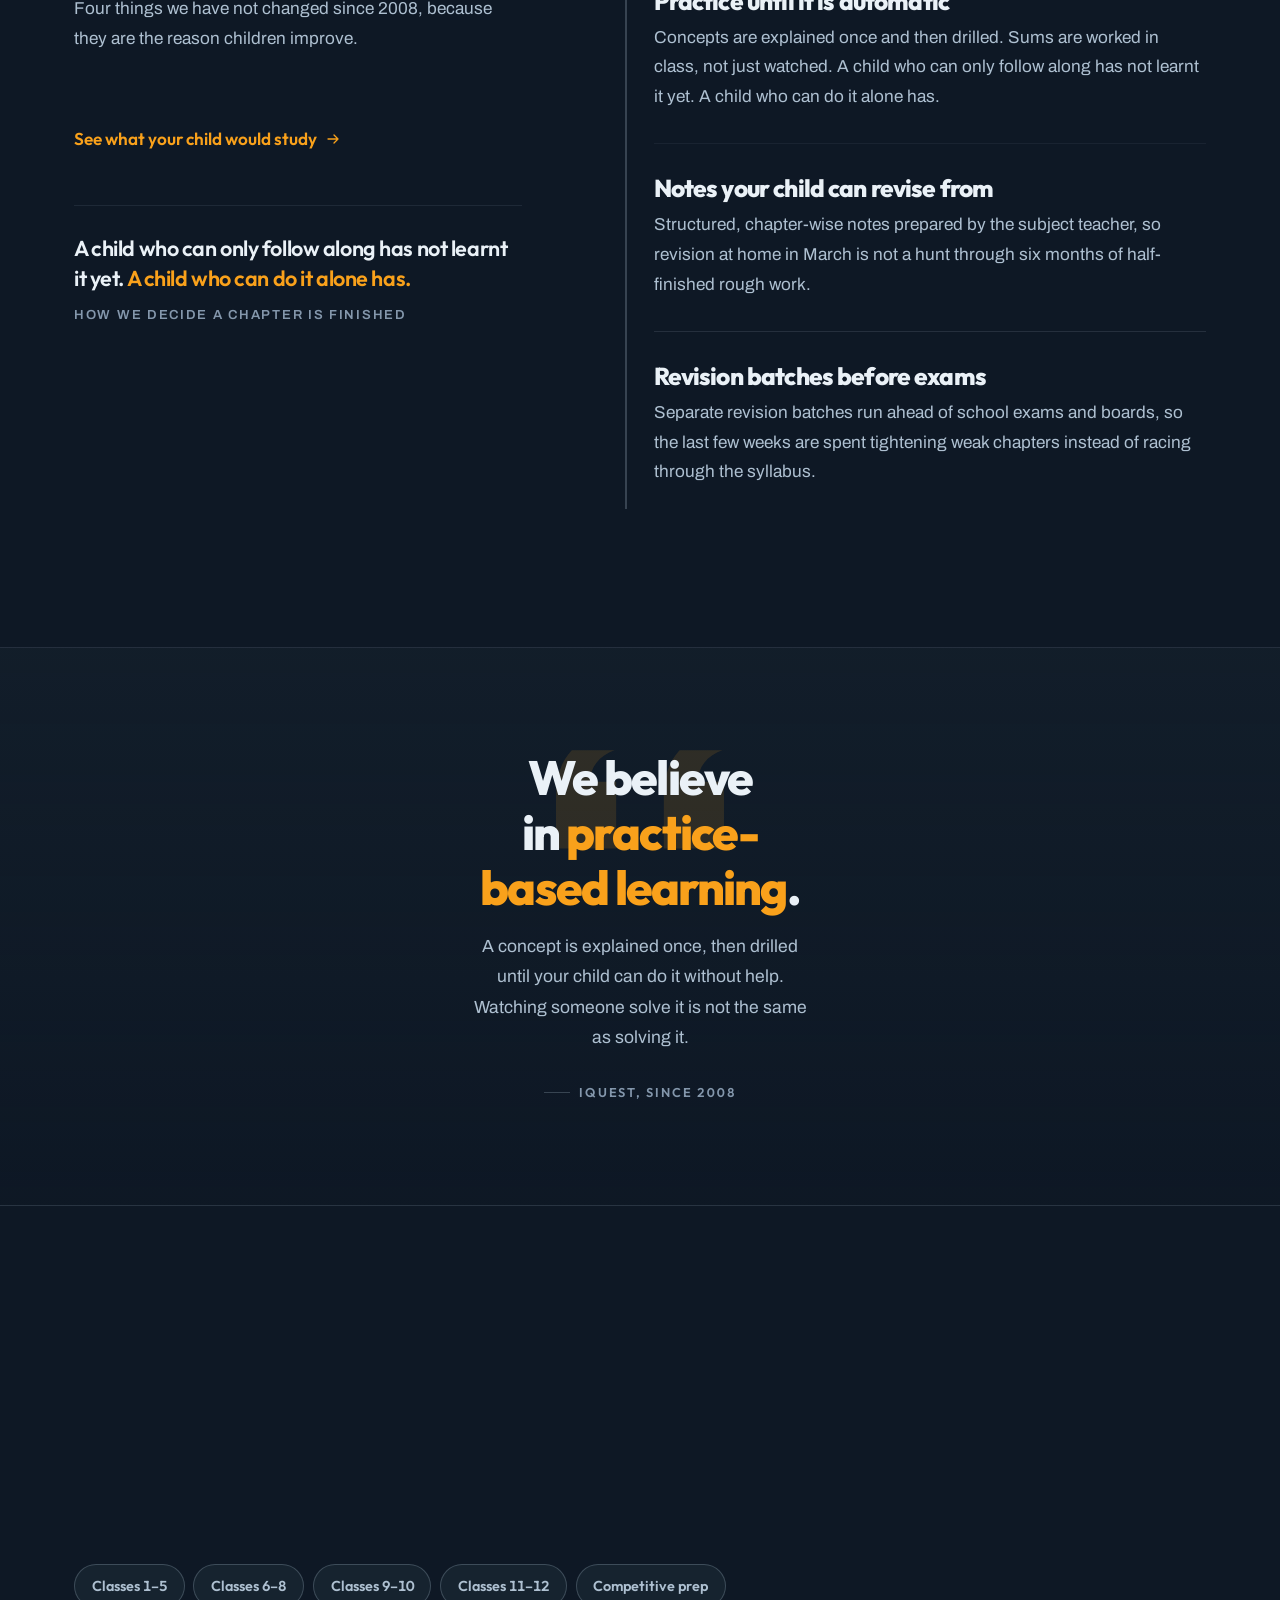
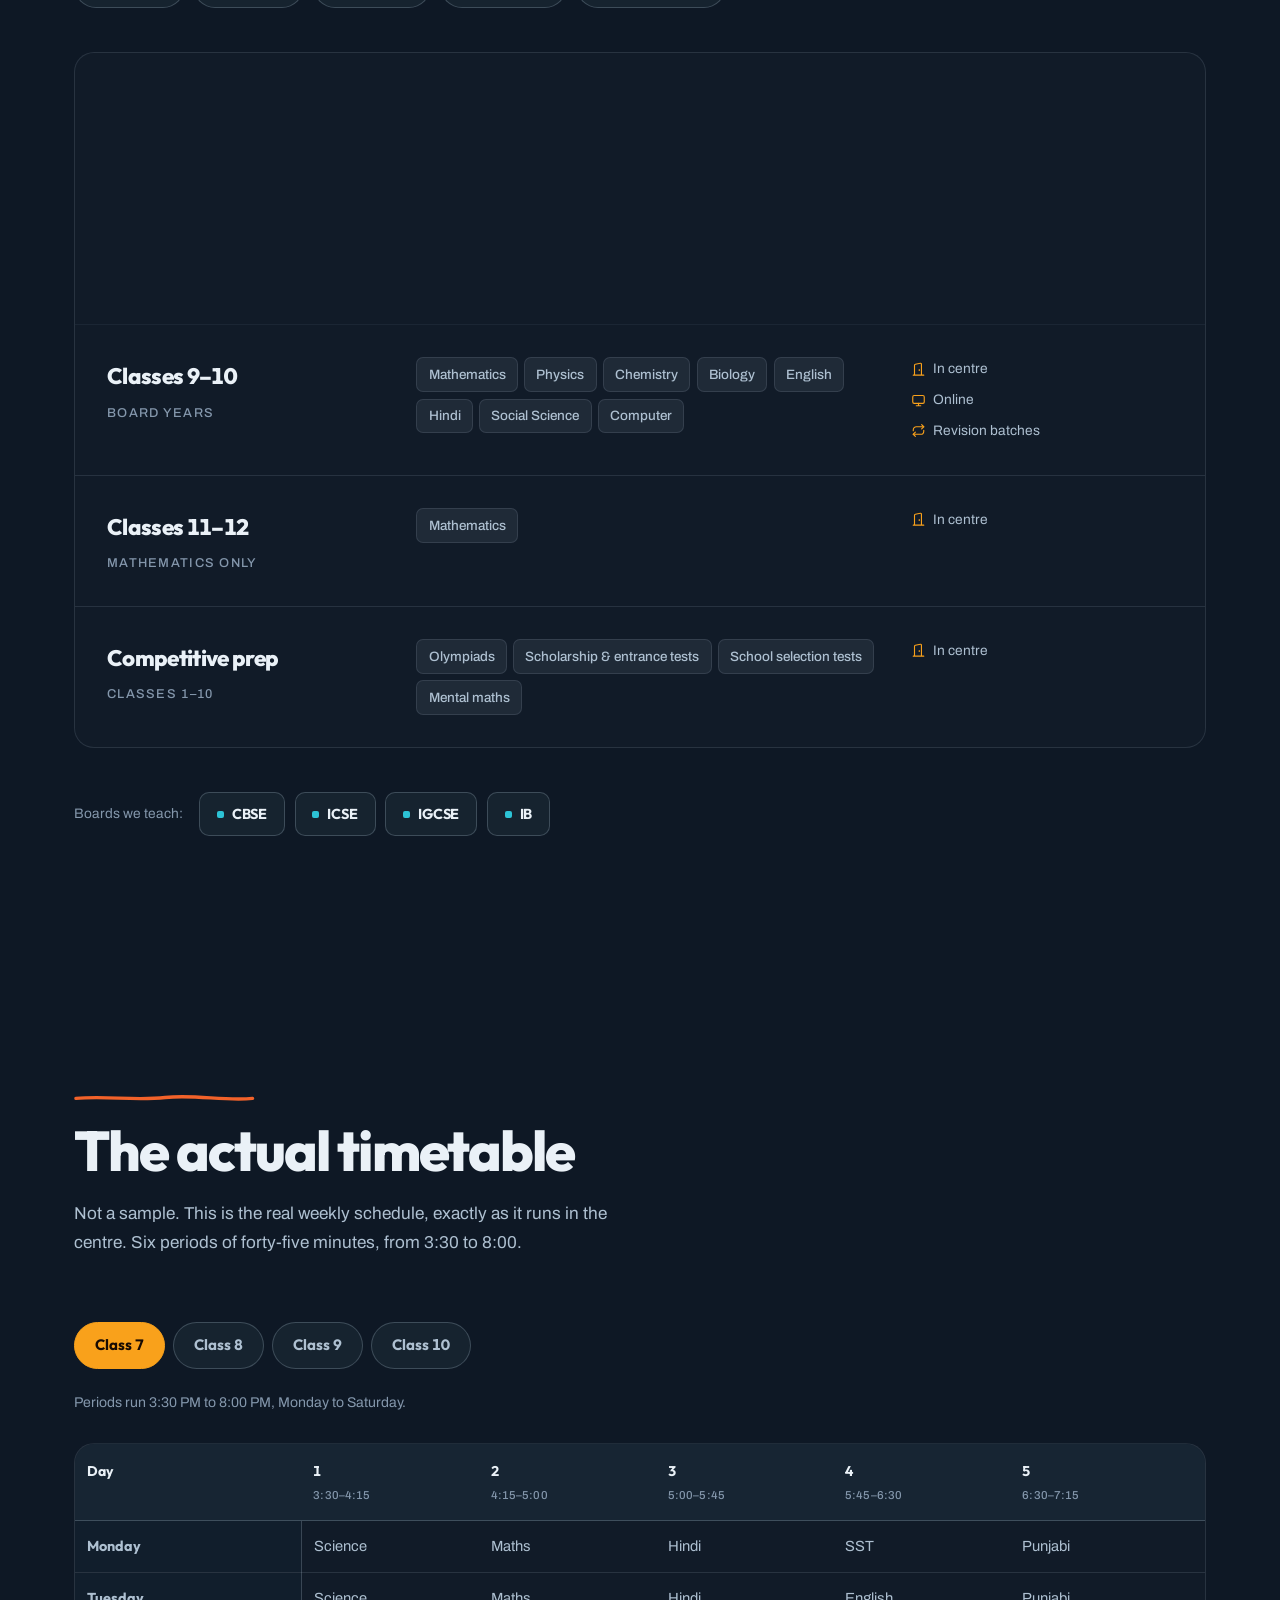
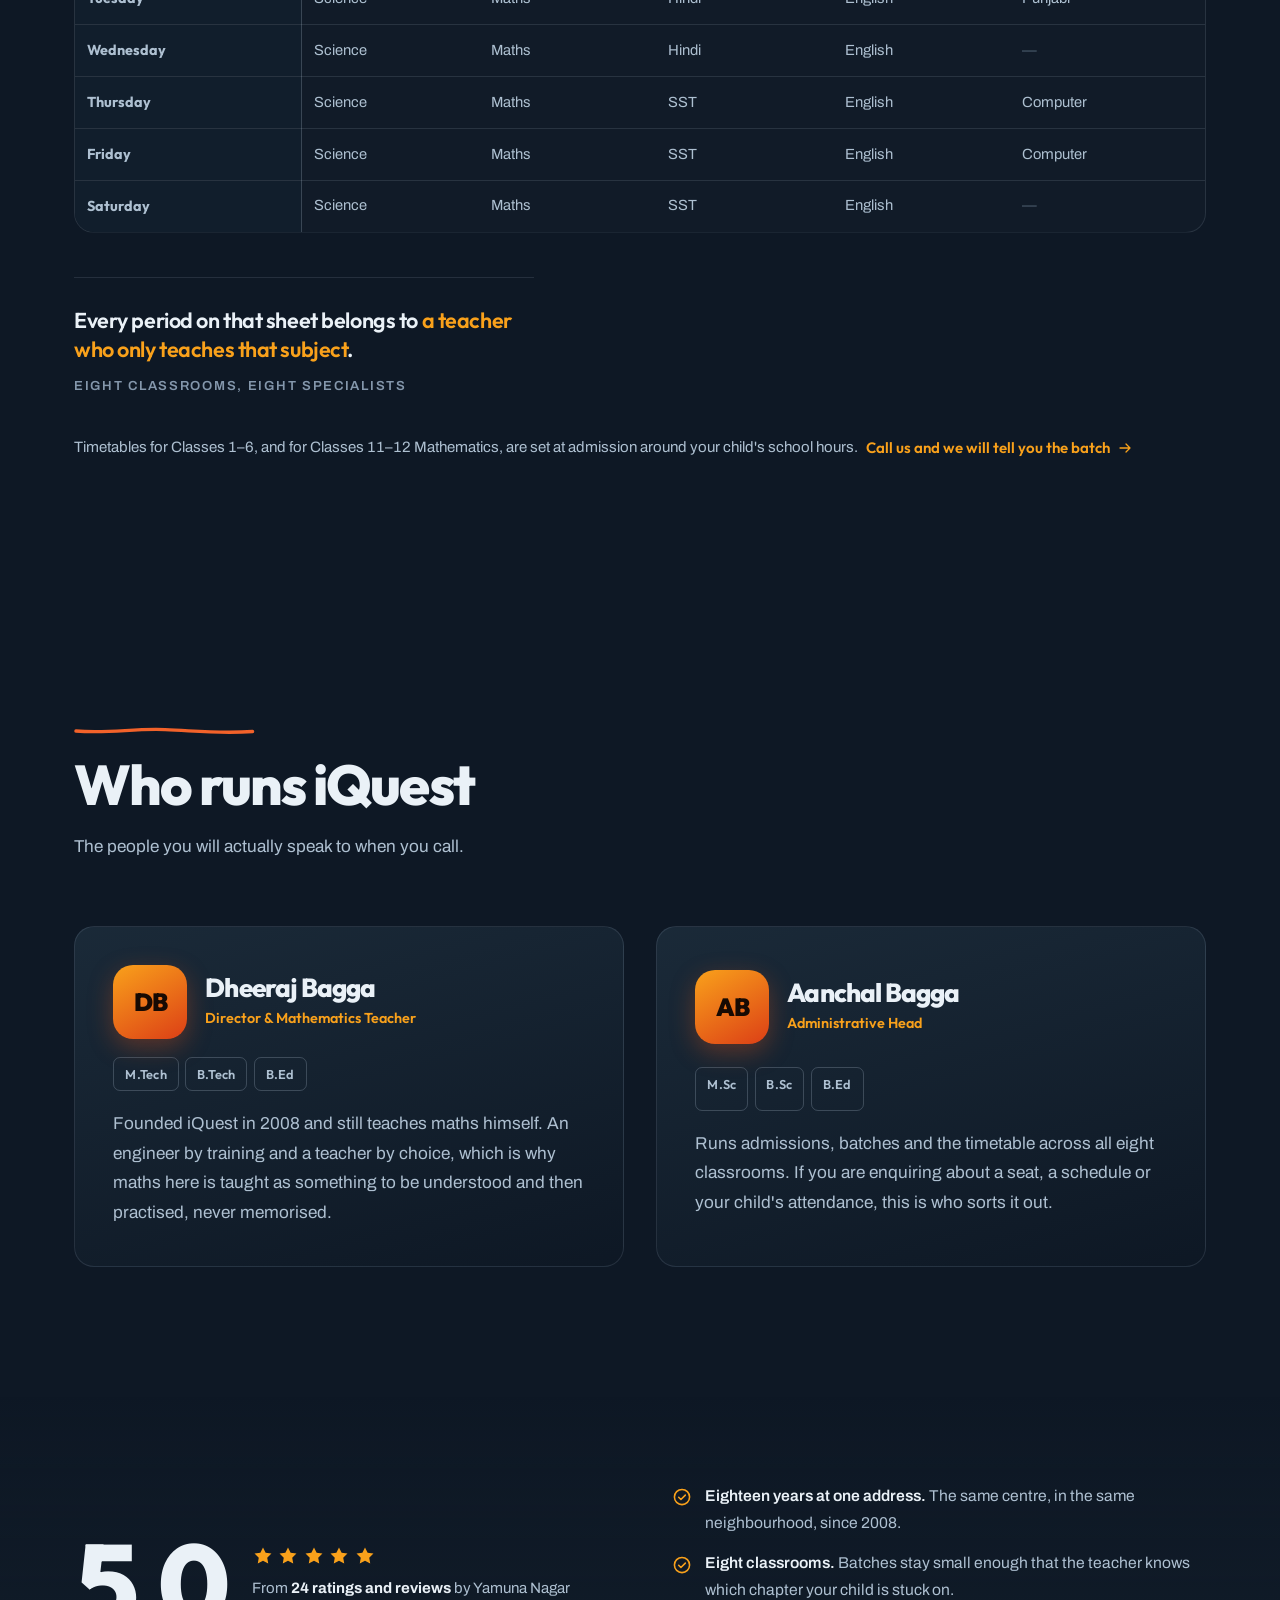
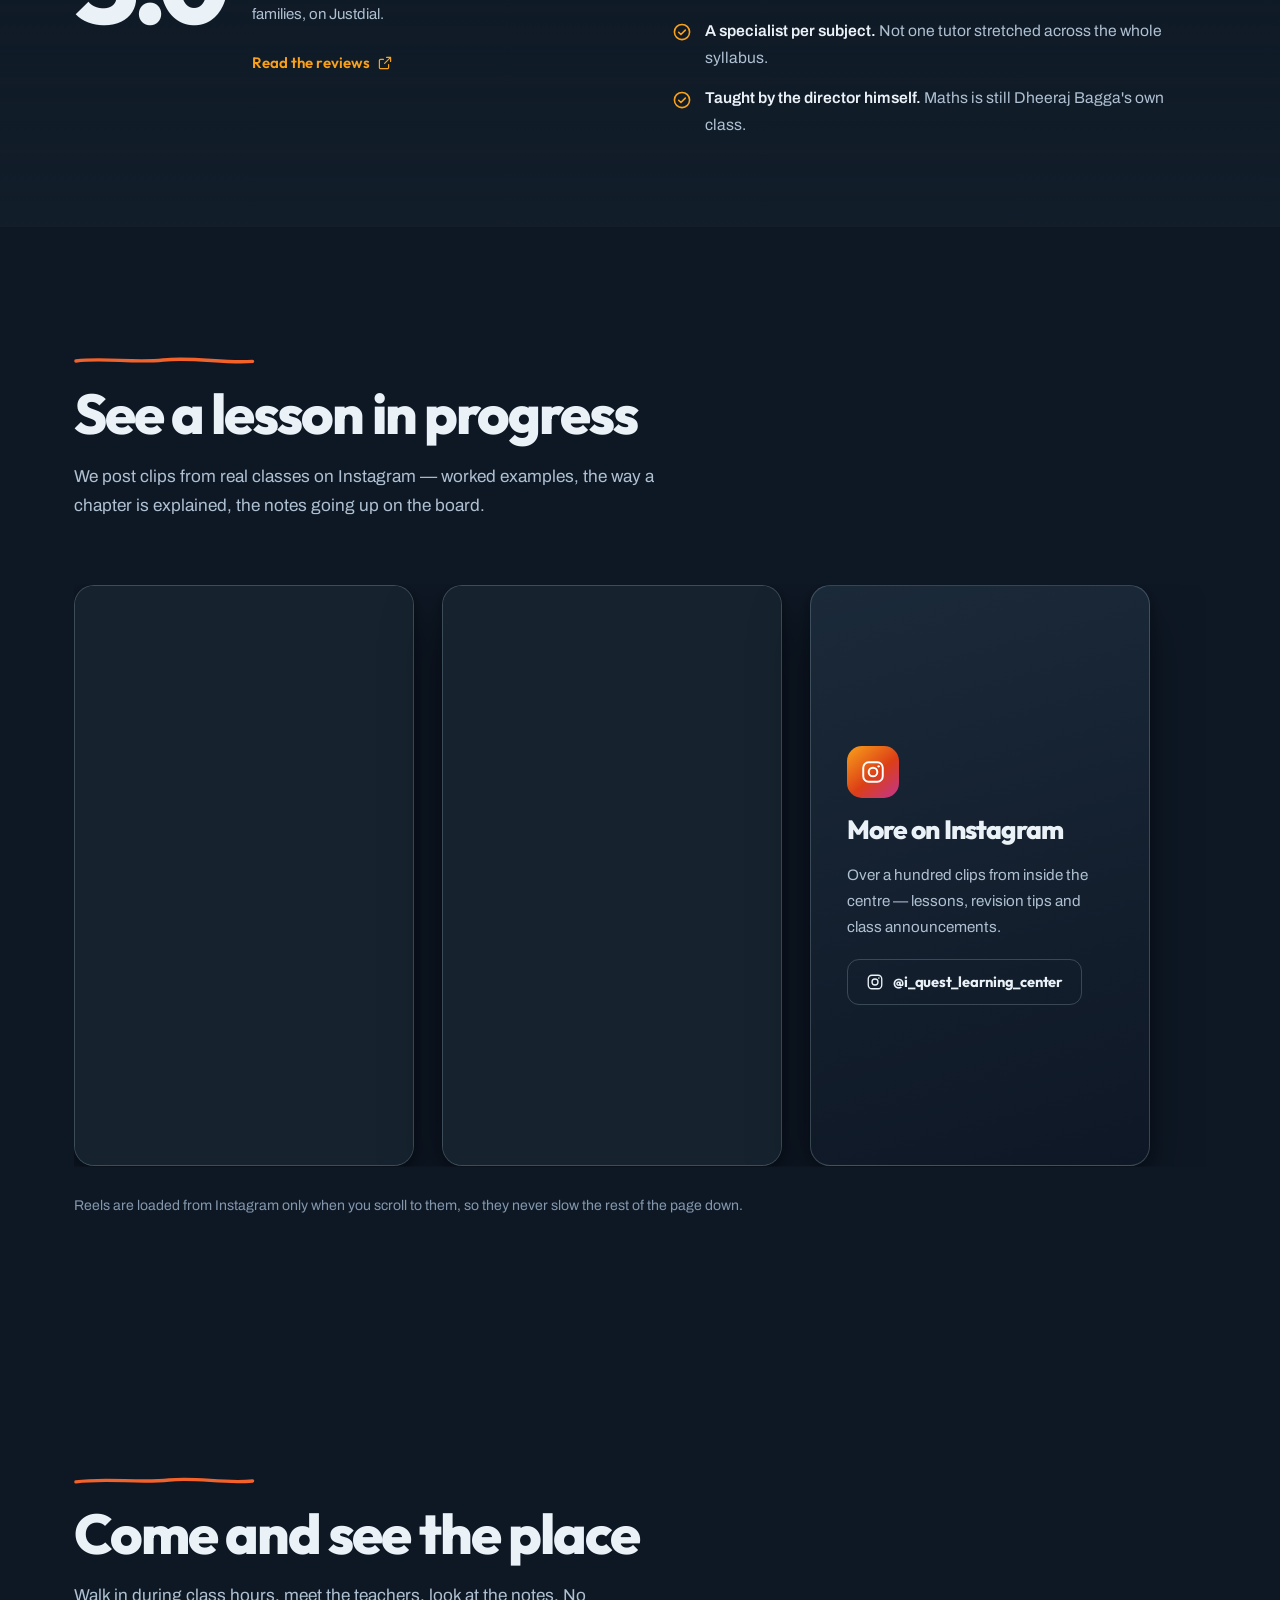
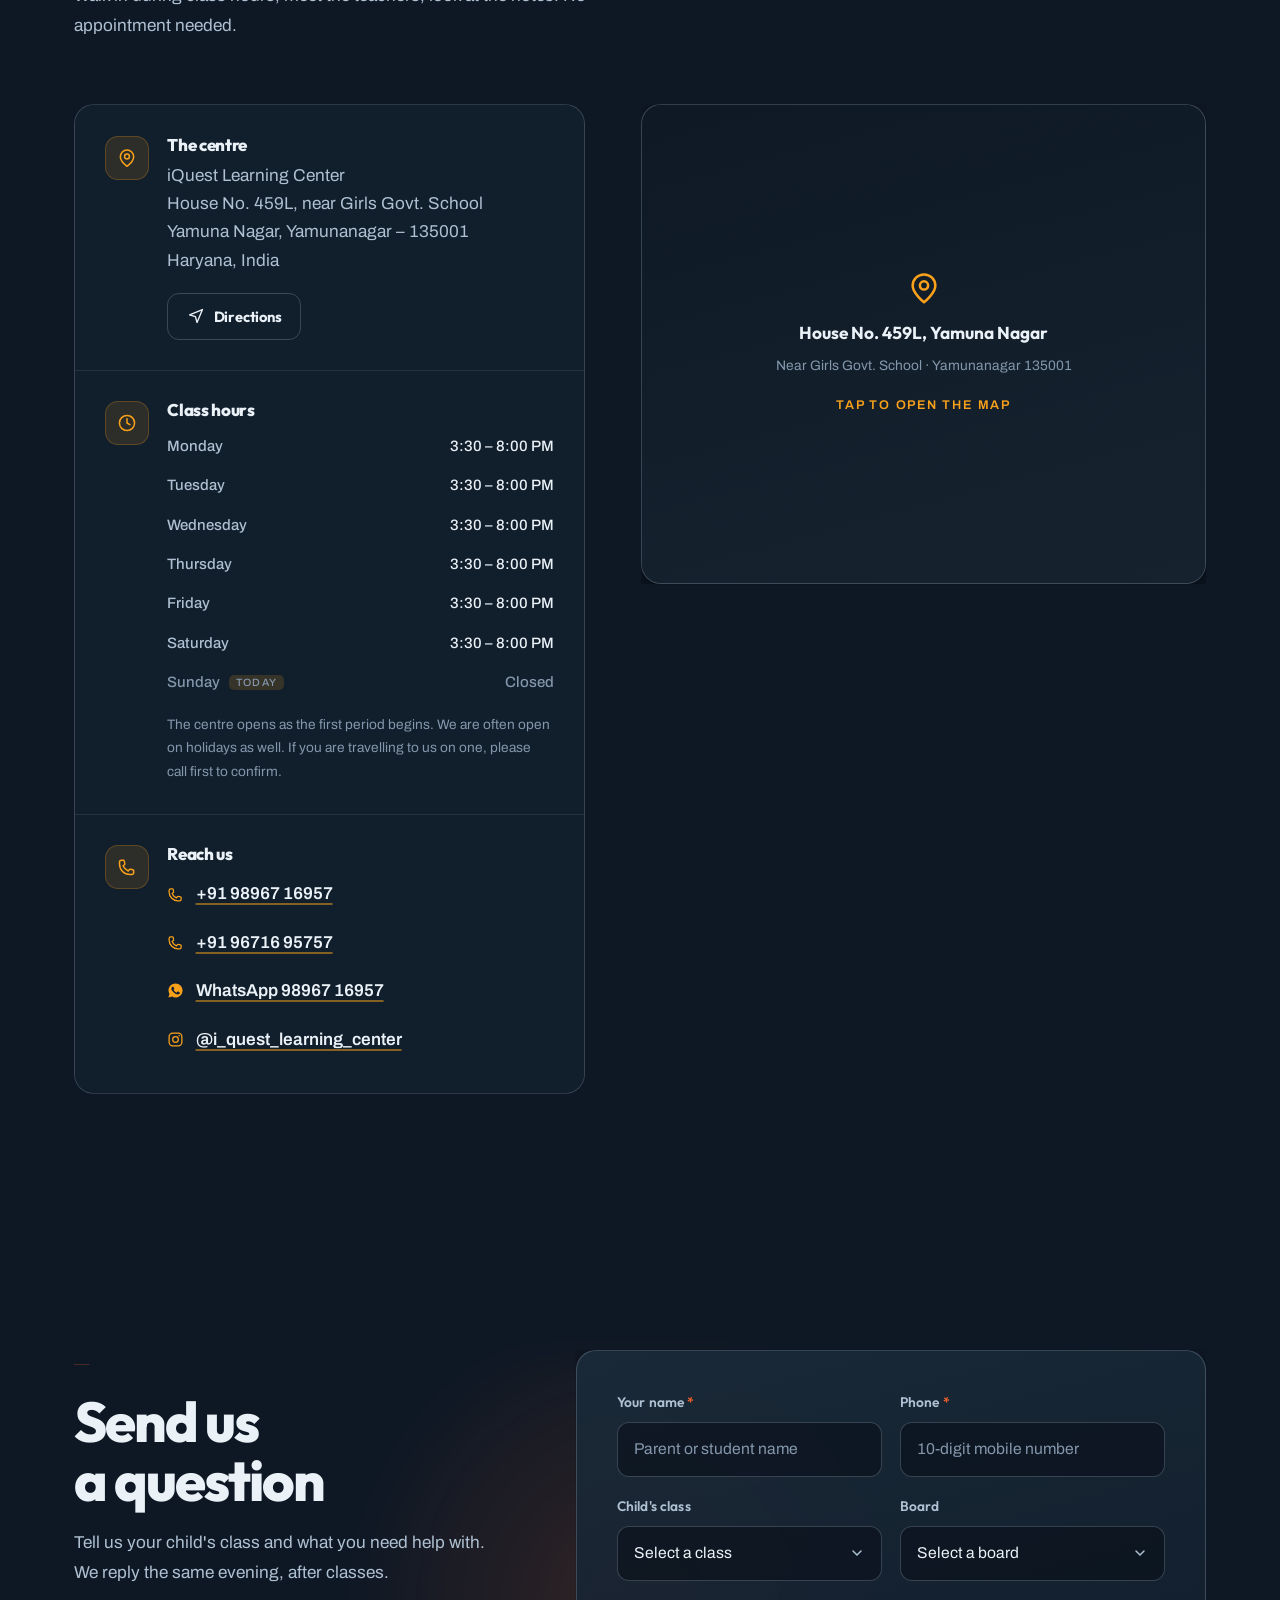
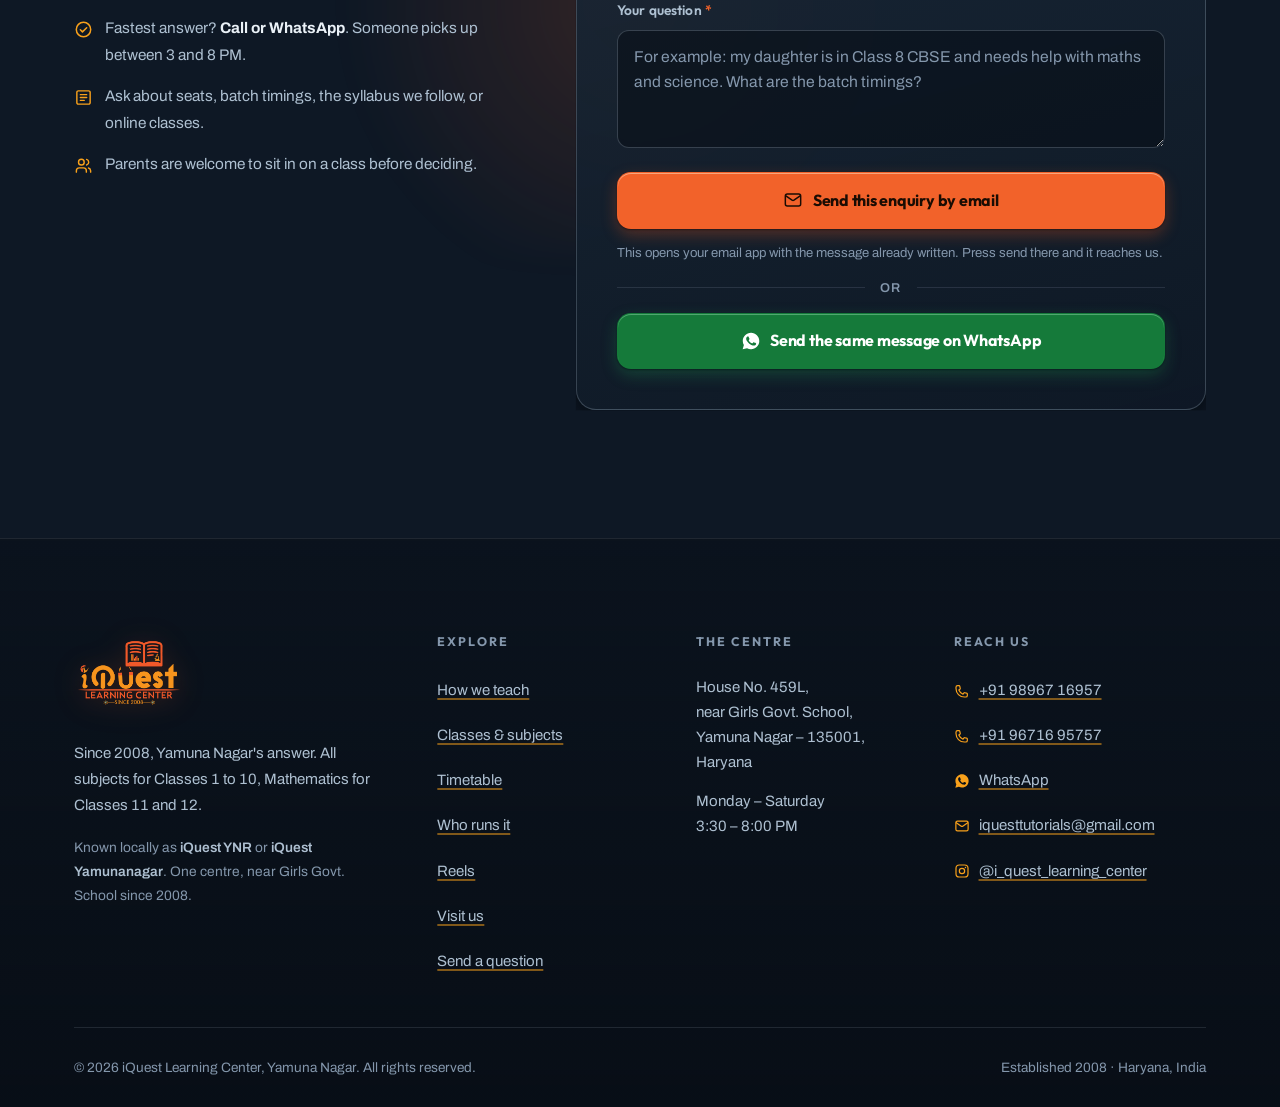
==== commit 490eadc5: "Add Google Search Console verification tag Co-Authored-By: Claude Opus 5 <noreply@anthropic.com>" ====
--- a/index.html
+++ b/index.html
@@ -4,6 +4,10 @@
 <meta charset="utf-8">
 <script>document.documentElement.classList.add("js")</script>
 <meta name="viewport" content="width=device-width, initial-scale=1">
+
+<!-- Google Search Console ownership verification. Leave this in place —
+     removing it un-verifies the property. -->
+<meta name="google-site-verification" content="sAQEnvLFSCDniowfCch7_Joj4E4LsauiOjYSuABlCH4">
 <title>iQuest Learning Center Yamuna Nagar — Tuition, Classes 1–12</title>
 <meta name="description" content="iQuest Learning Center (iQuest YNR), Yamunanagar. All subjects for Classes 1–10, Mathematics for 11–12. CBSE, ICSE, IGCSE, IB. Open Mon–Sat 3:30–8 PM. Call 98967 16957.">
 <meta name="theme-color" content="#0E1825">
@@ -40,7 +44,7 @@
 <link rel="stylesheet" href="https://fonts.googleapis.com/css2?family=Archivo:wght@400;500;600;700&family=Outfit:wght@500;600;700;800;900&display=swap">
 <!-- Bump ?v= whenever you edit the CSS or JS. It gives the file a new URL, so
      browsers and the CDN fetch it immediately instead of serving a cached copy. -->
-<link rel="stylesheet" href="assets/css/style.css?v=5">
+<link rel="stylesheet" href="assets/css/style.css?v=6">
 
 <script type="application/ld+json">
 {
@@ -905,6 +909,6 @@
 
 </div><!-- /#app -->
 
-<script src="assets/js/main.js?v=5" defer></script>
+<script src="assets/js/main.js?v=6" defer></script>
 </body>
 </html>
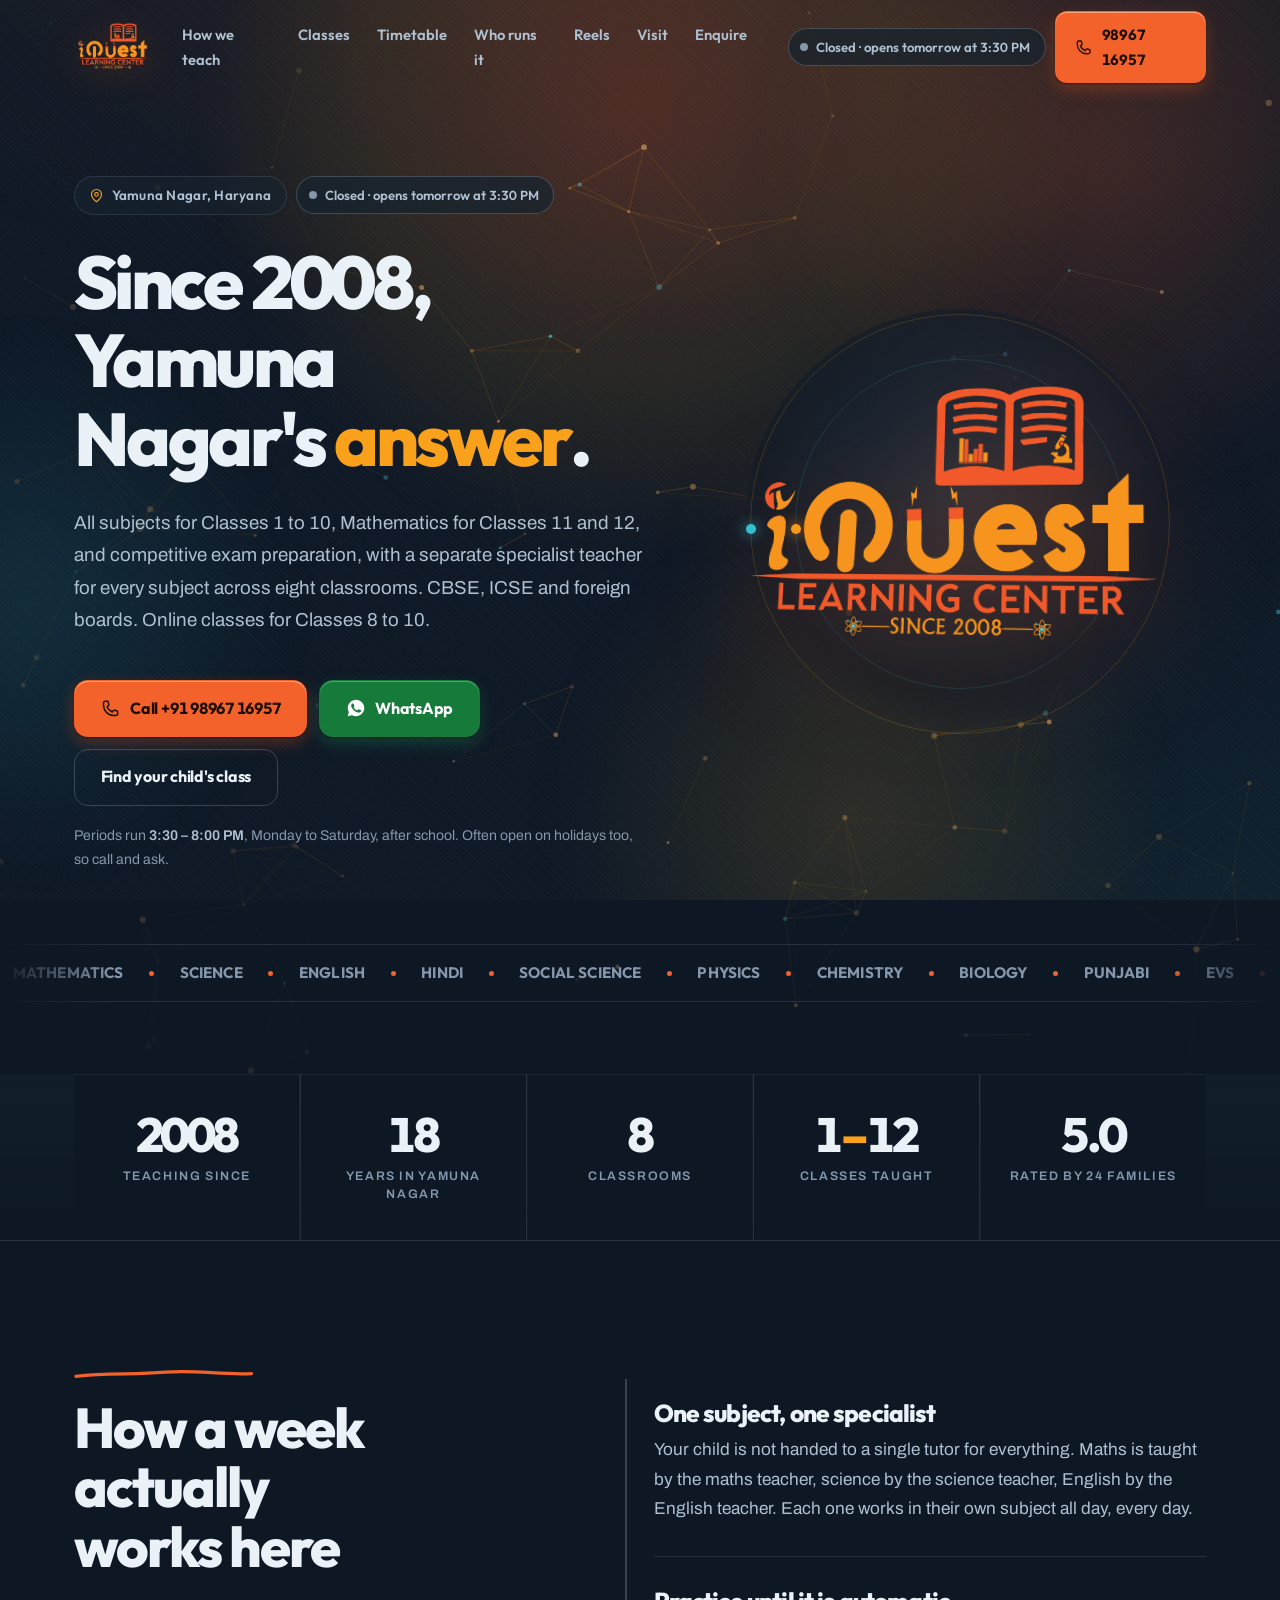
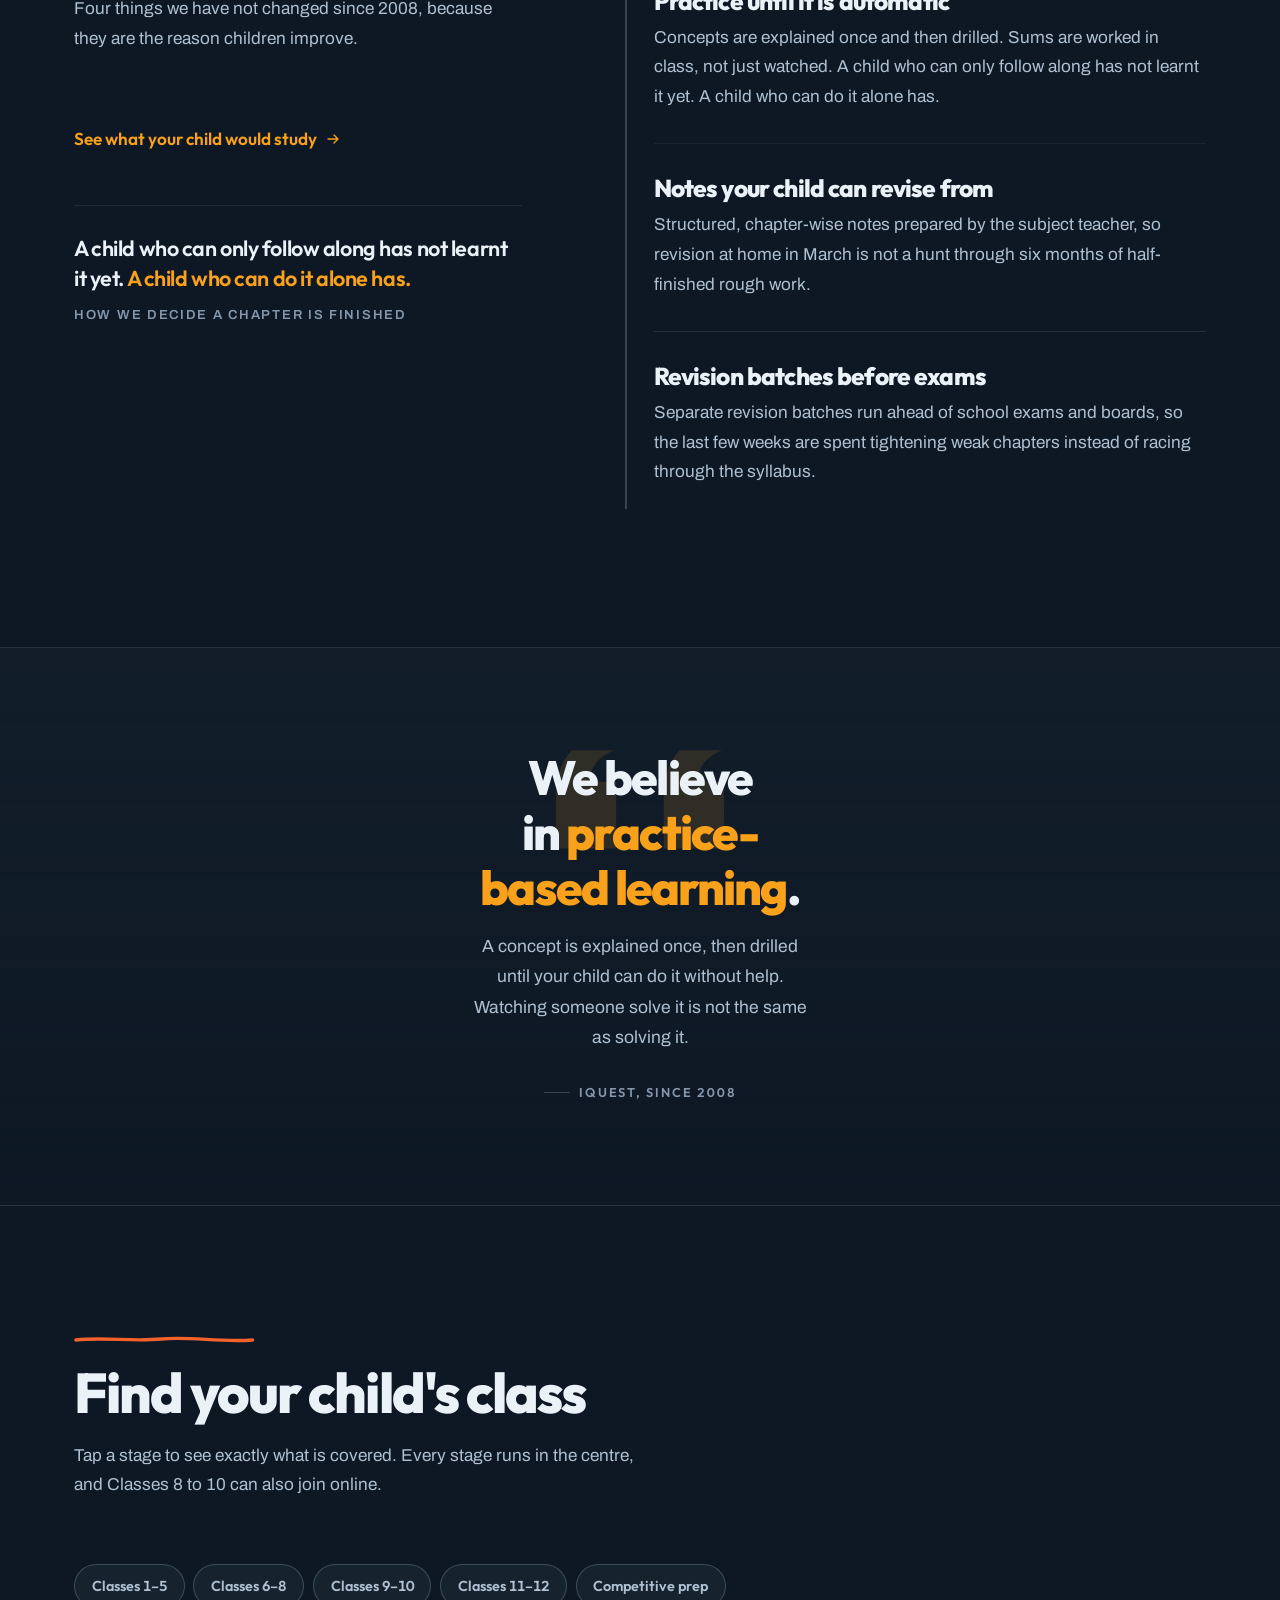
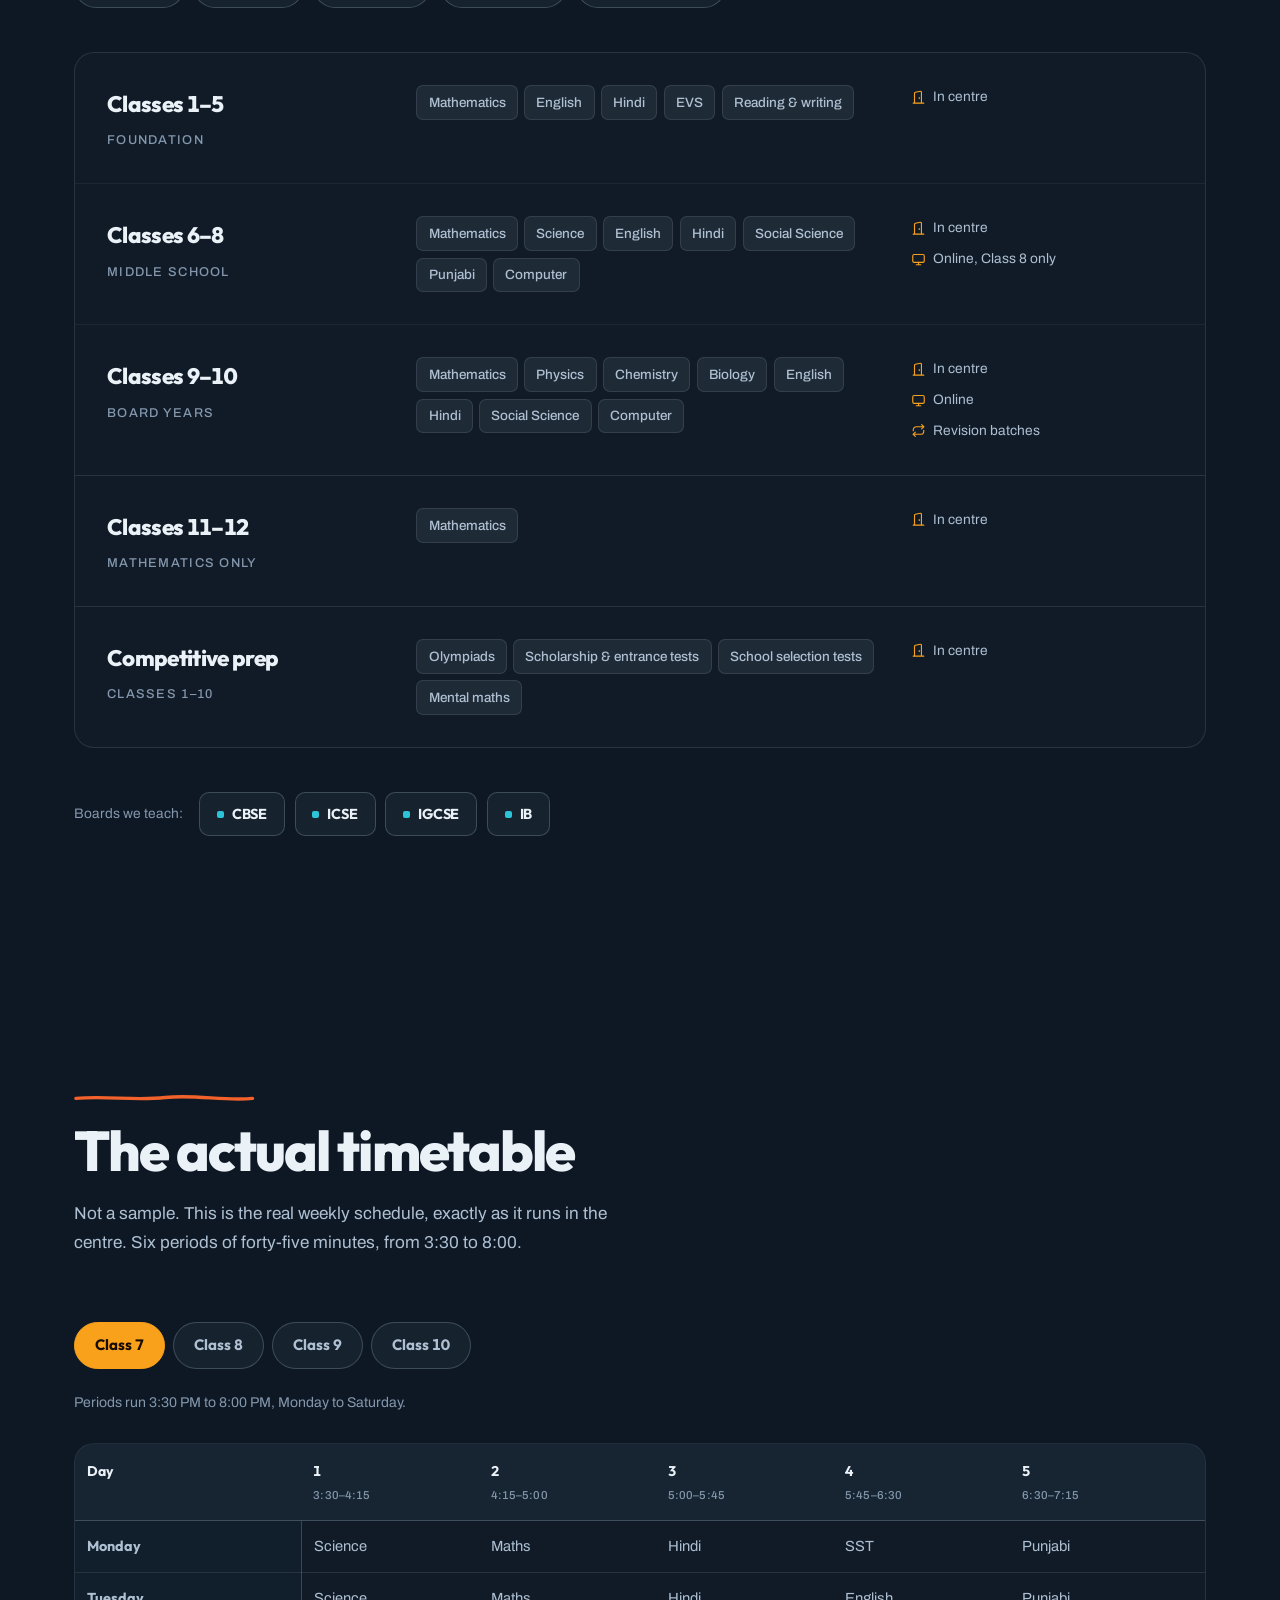
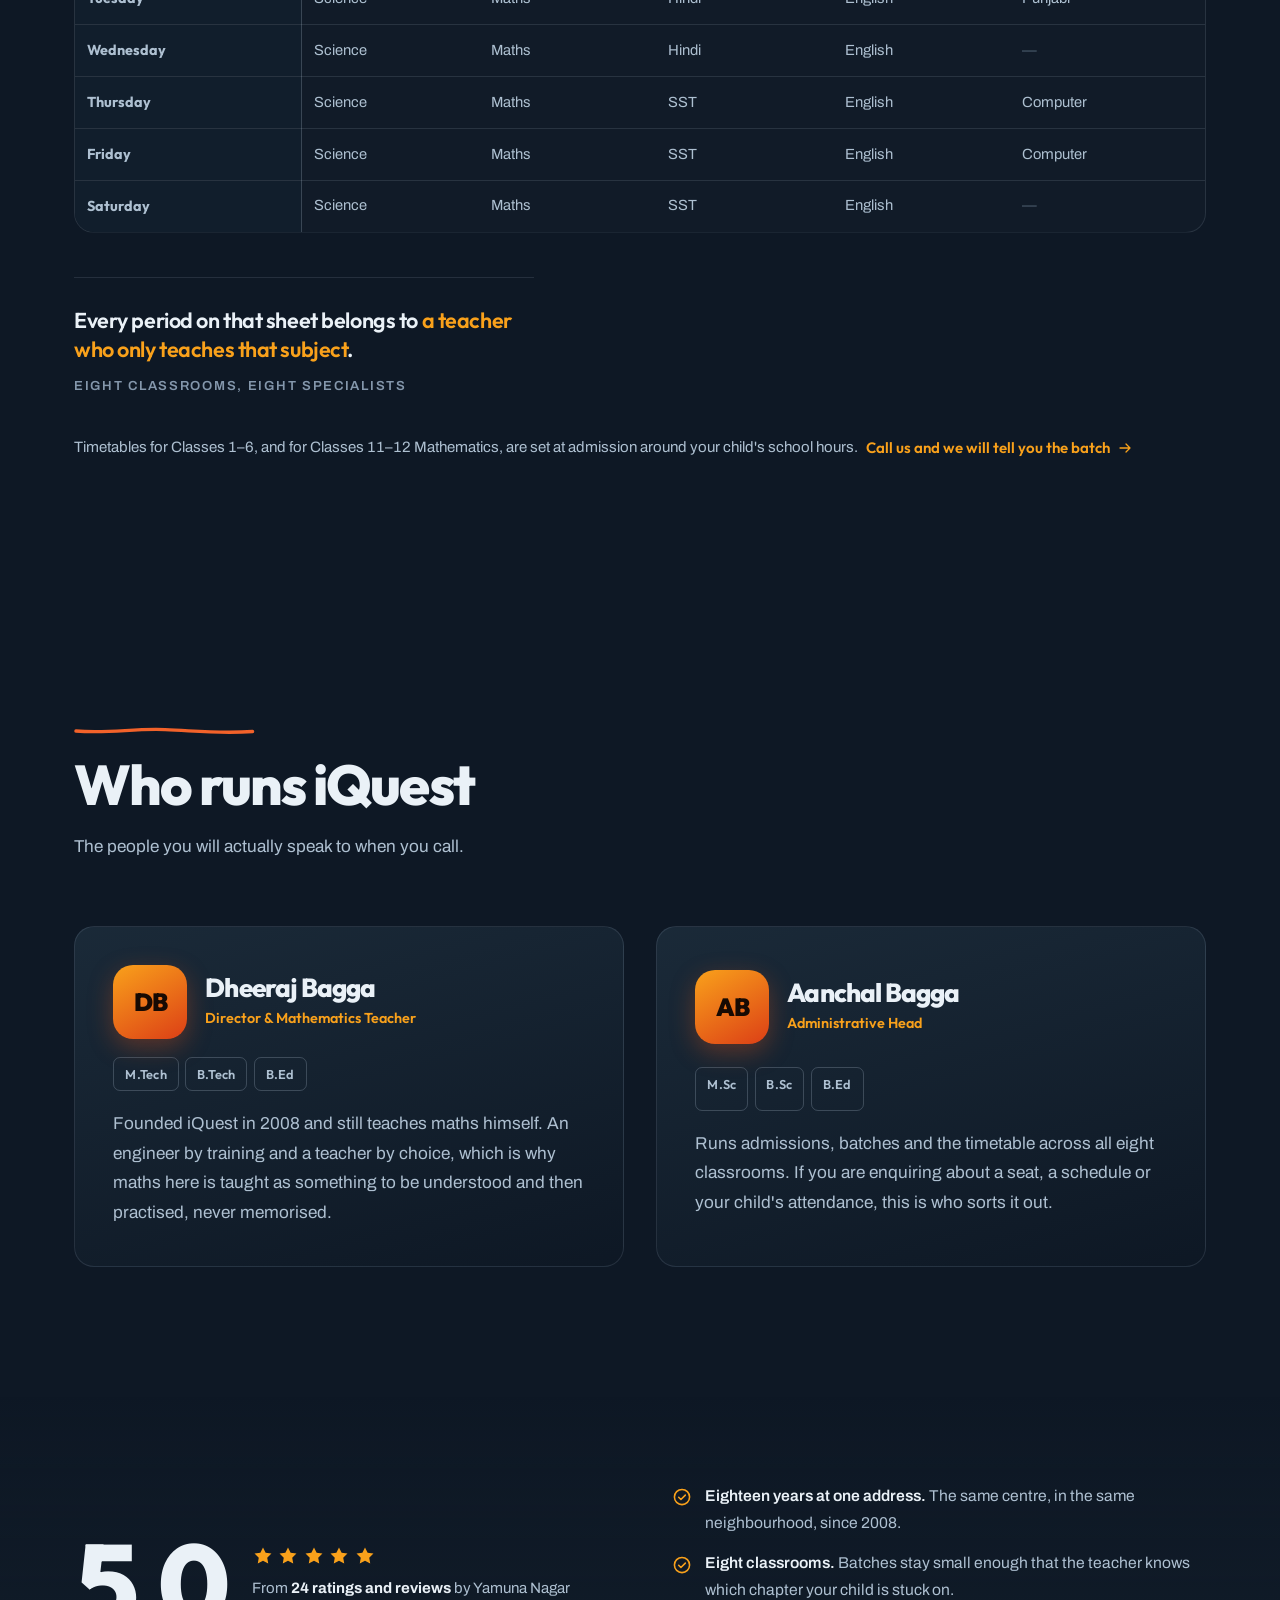
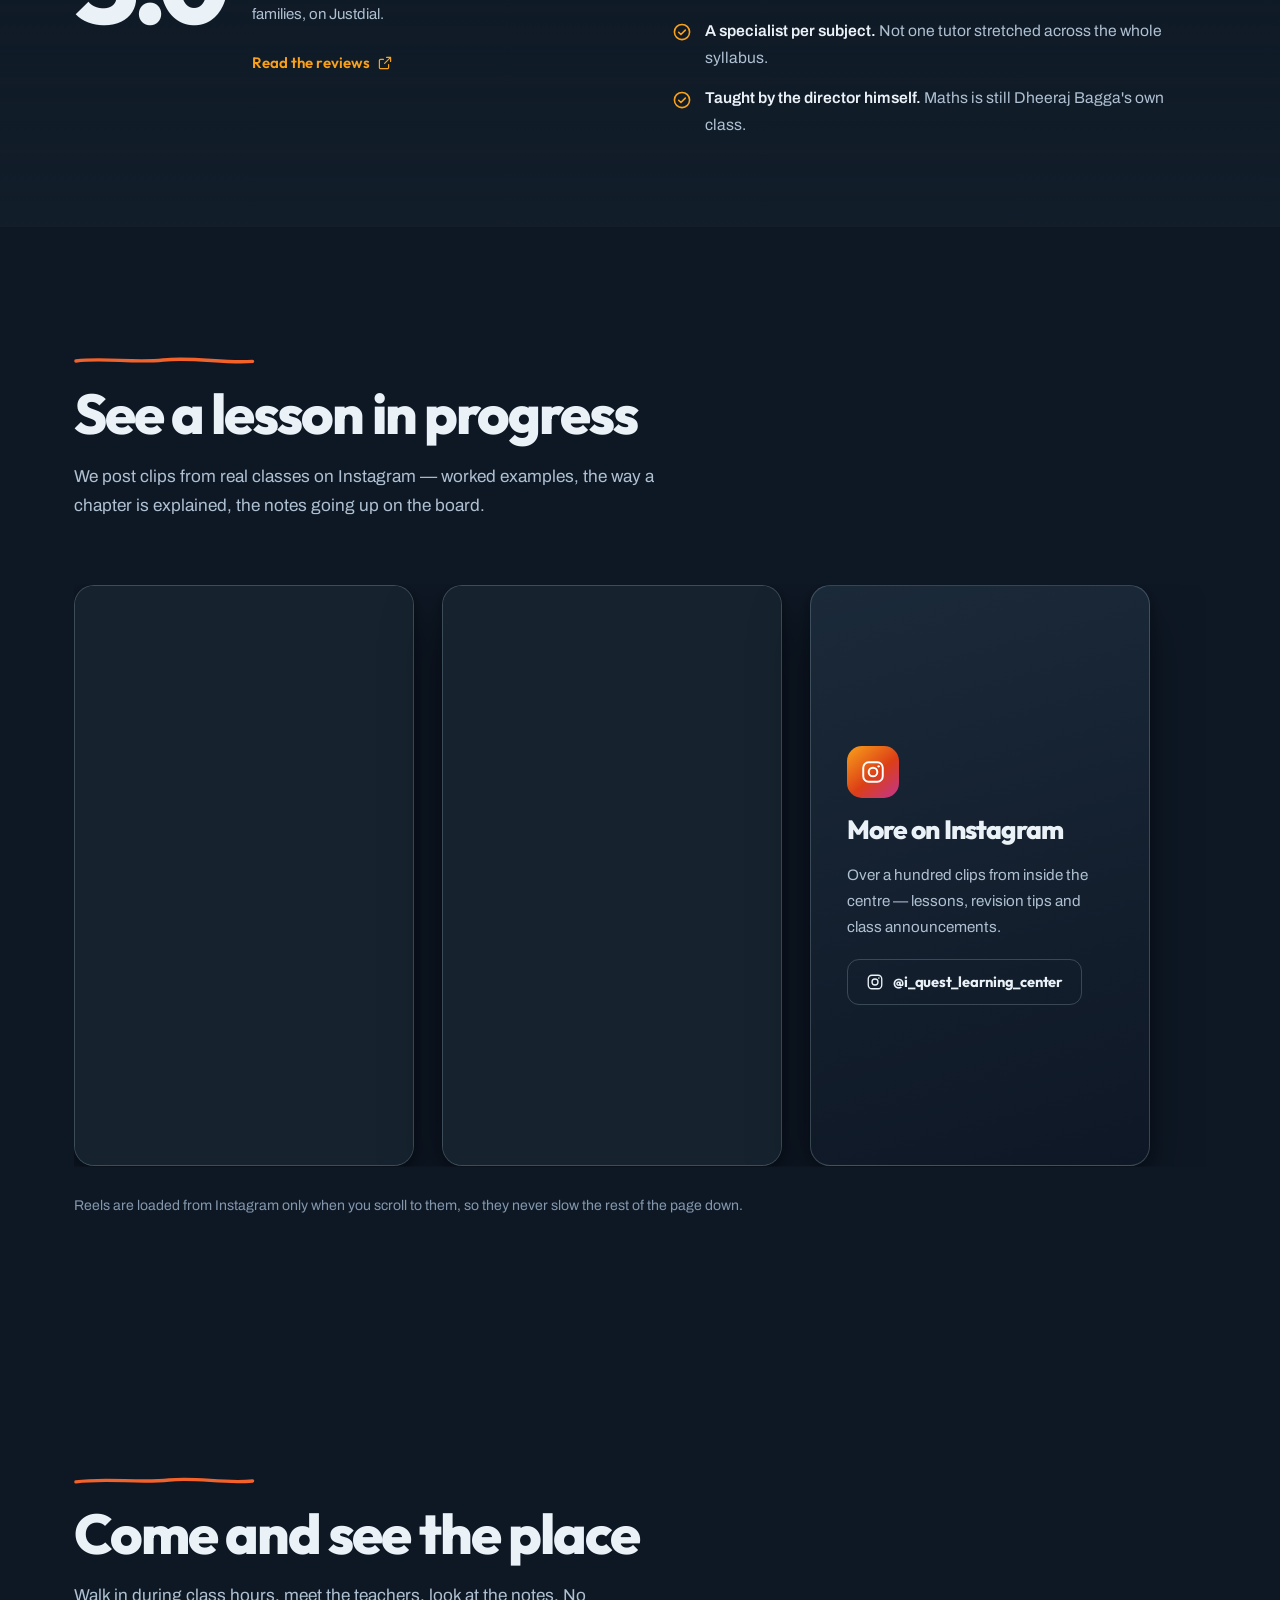
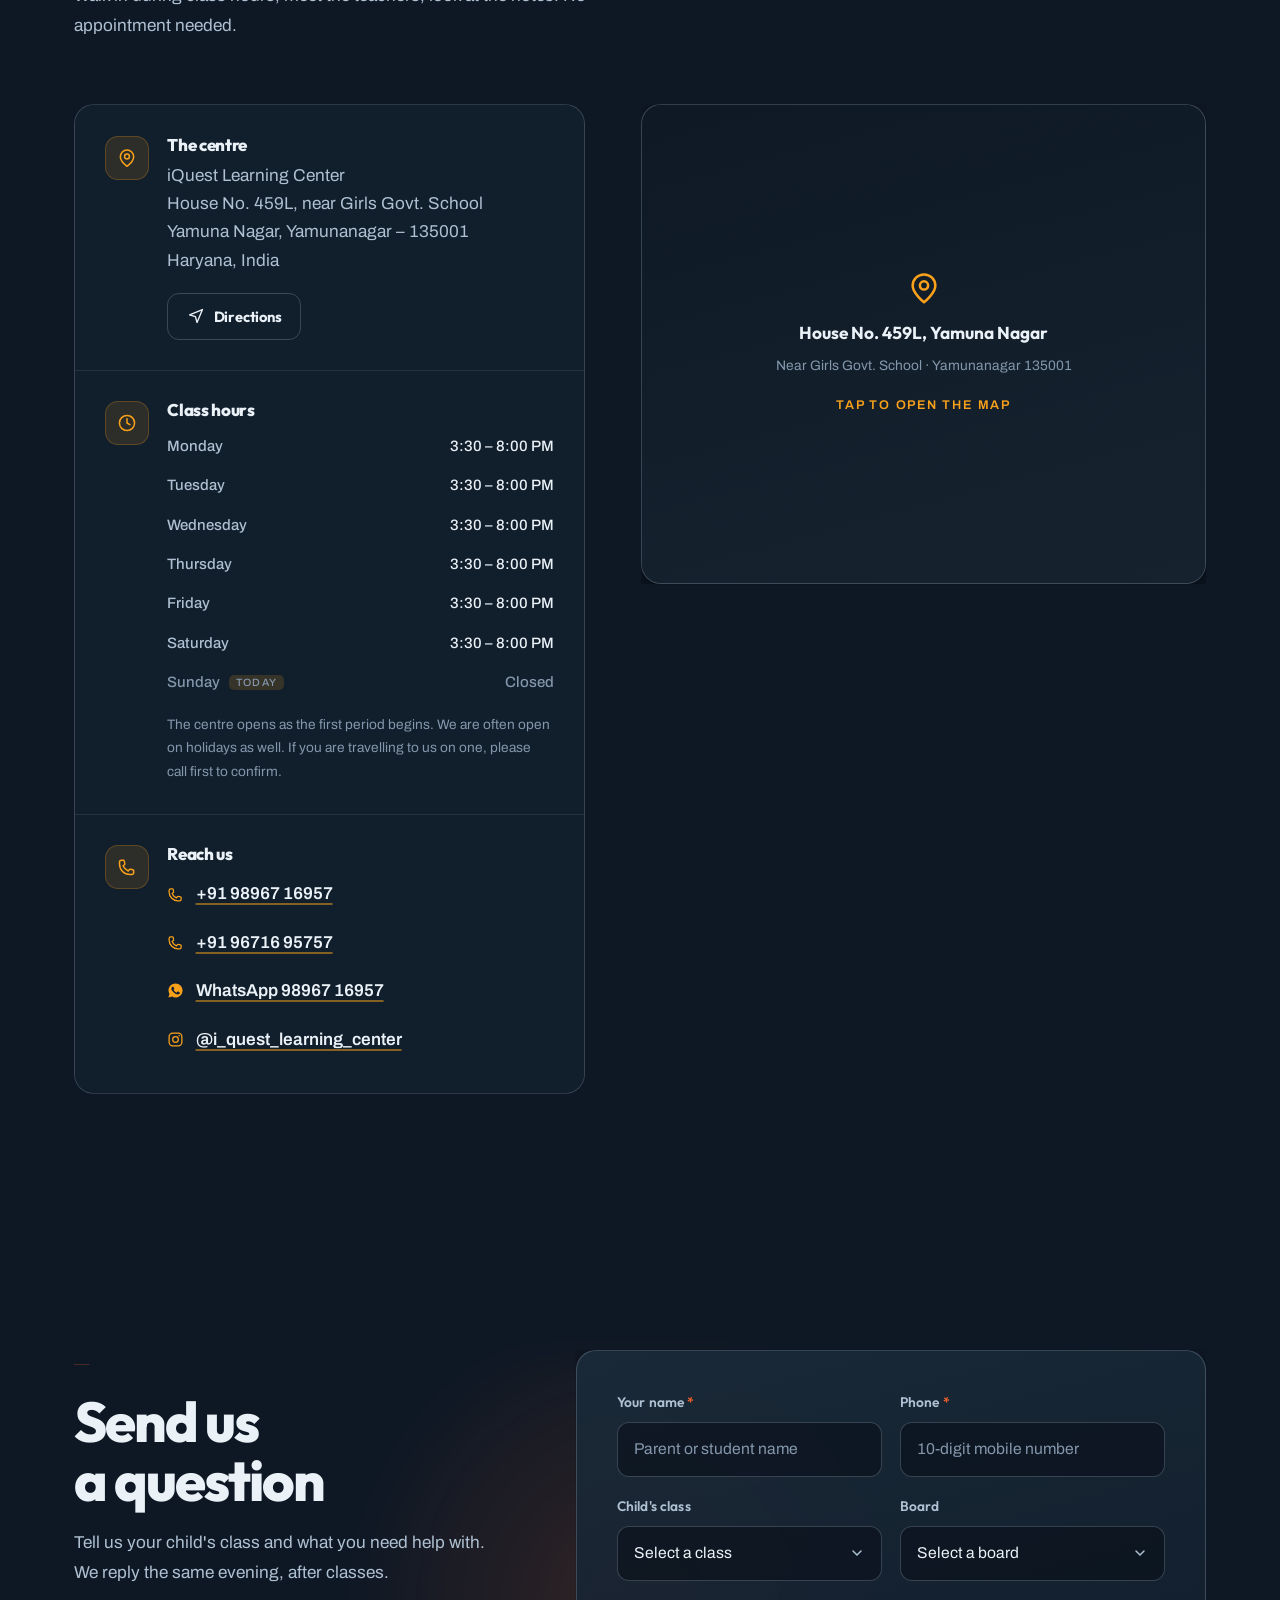
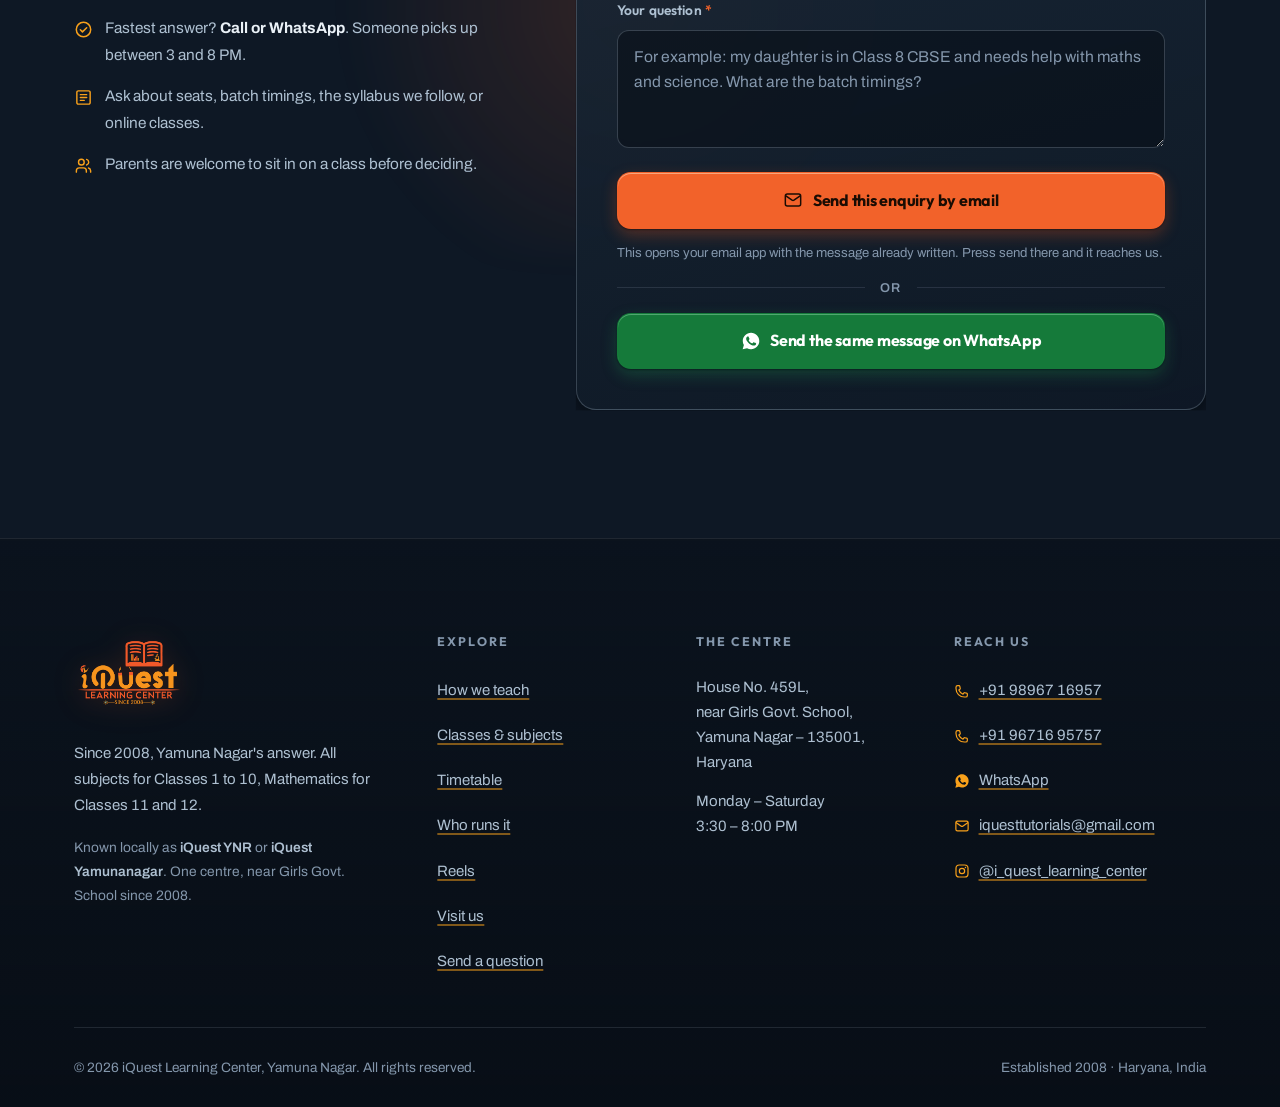
==== commit 9c22152a: "Add second Google Search Console verification token Kept alongside the first rather than replacing i" ====
--- a/index.html
+++ b/index.html
@@ -8,6 +8,7 @@
 <!-- Google Search Console ownership verification. Leave this in place —
      removing it un-verifies the property. -->
 <meta name="google-site-verification" content="sAQEnvLFSCDniowfCch7_Joj4E4LsauiOjYSuABlCH4">
+<meta name="google-site-verification" content="_of6KXGXAMa30SX52OBEiTm_K-40d9jp-tybgsOGpIU">
 <title>iQuest Learning Center Yamuna Nagar — Tuition, Classes 1–12</title>
 <meta name="description" content="iQuest Learning Center (iQuest YNR), Yamunanagar. All subjects for Classes 1–10, Mathematics for 11–12. CBSE, ICSE, IGCSE, IB. Open Mon–Sat 3:30–8 PM. Call 98967 16957.">
 <meta name="theme-color" content="#0E1825">
@@ -44,7 +45,7 @@
 <link rel="stylesheet" href="https://fonts.googleapis.com/css2?family=Archivo:wght@400;500;600;700&family=Outfit:wght@500;600;700;800;900&display=swap">
 <!-- Bump ?v= whenever you edit the CSS or JS. It gives the file a new URL, so
      browsers and the CDN fetch it immediately instead of serving a cached copy. -->
-<link rel="stylesheet" href="assets/css/style.css?v=6">
+<link rel="stylesheet" href="assets/css/style.css?v=7">
 
 <script type="application/ld+json">
 {
@@ -909,6 +910,6 @@
 
 </div><!-- /#app -->
 
-<script src="assets/js/main.js?v=6" defer></script>
+<script src="assets/js/main.js?v=7" defer></script>
 </body>
 </html>
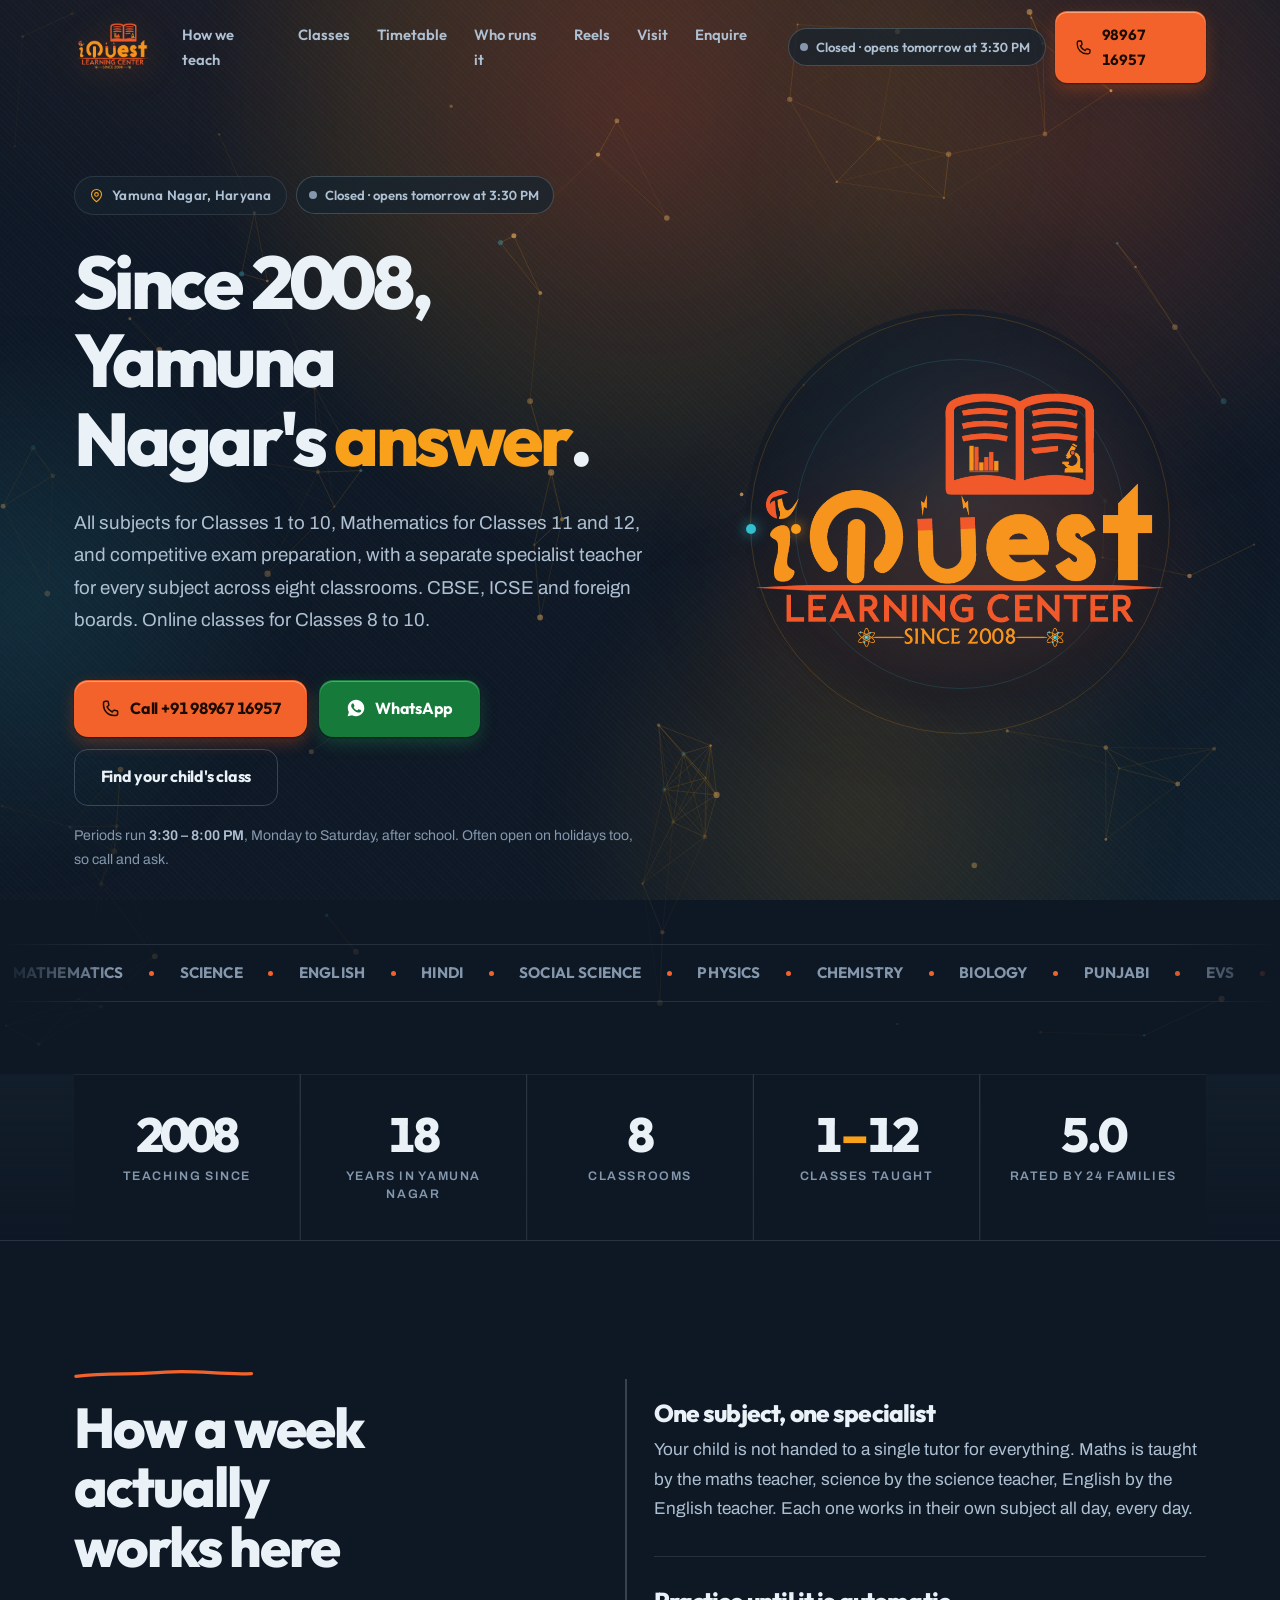
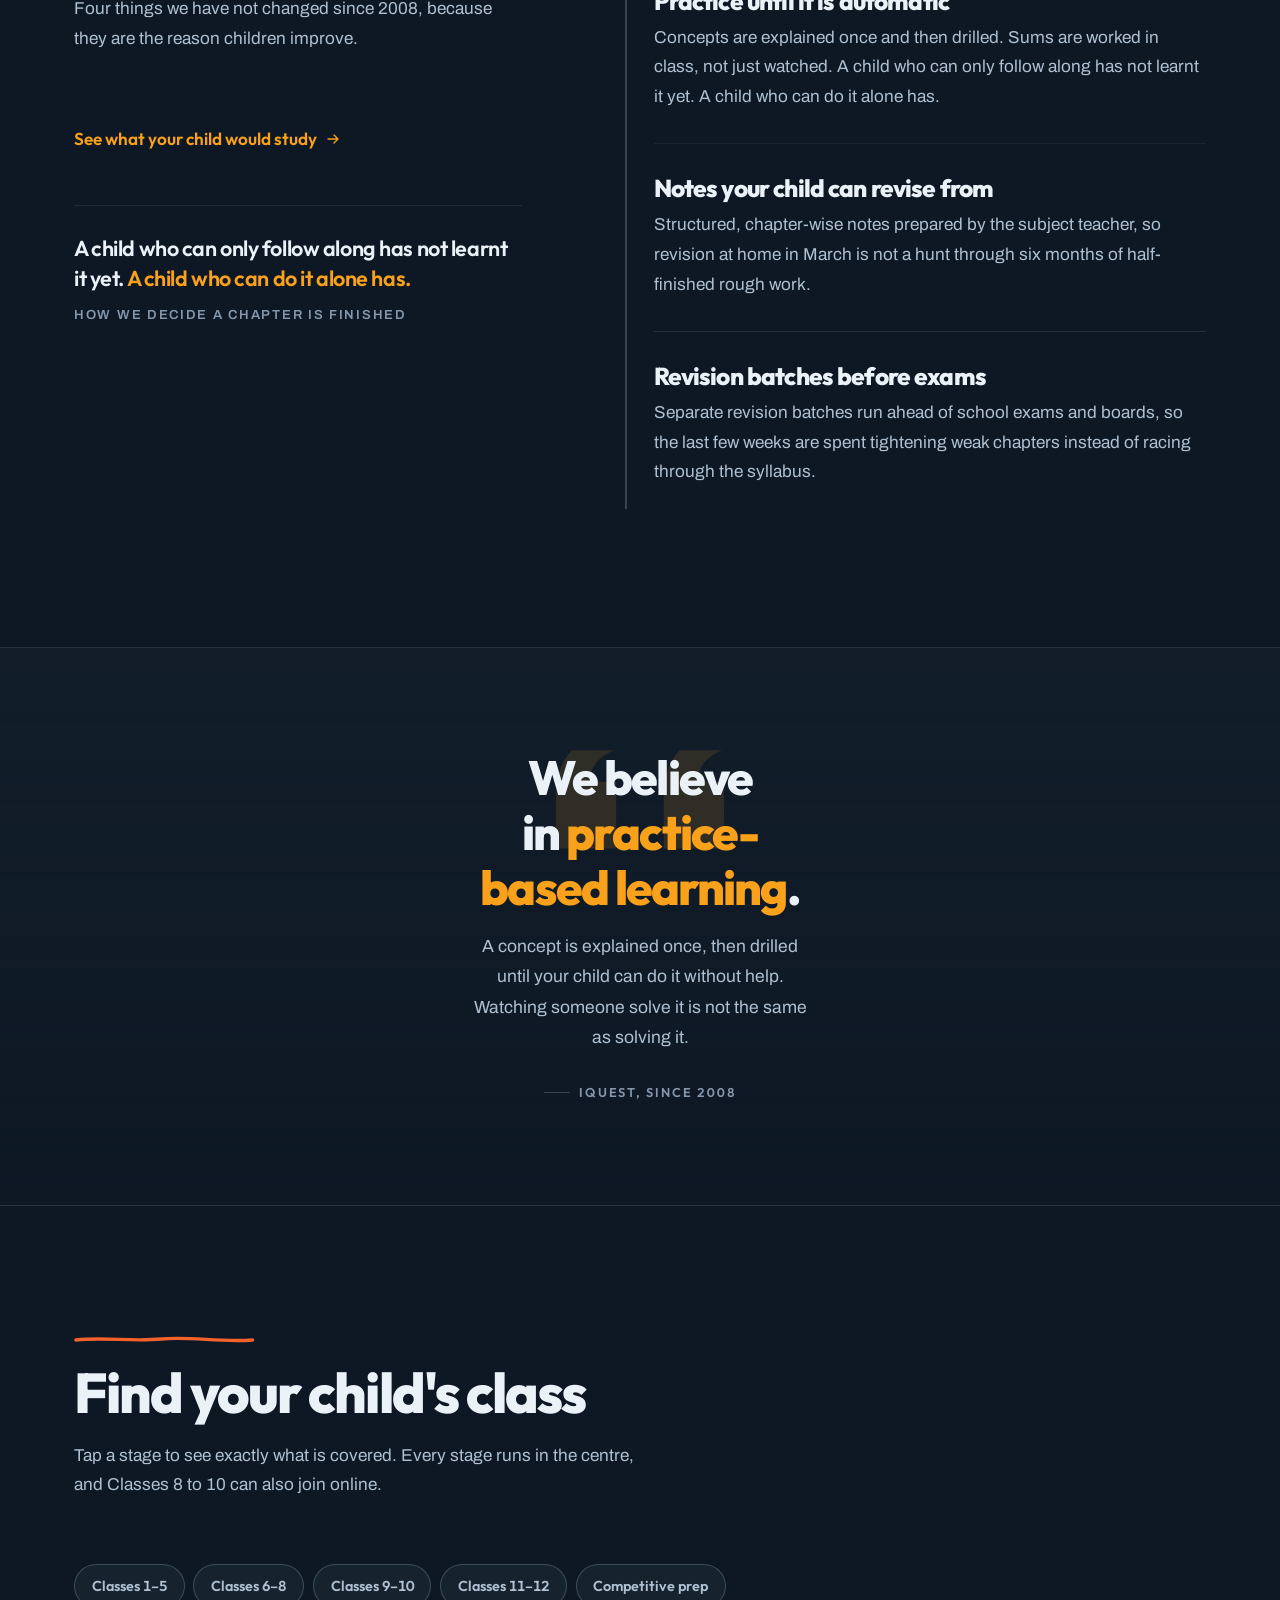
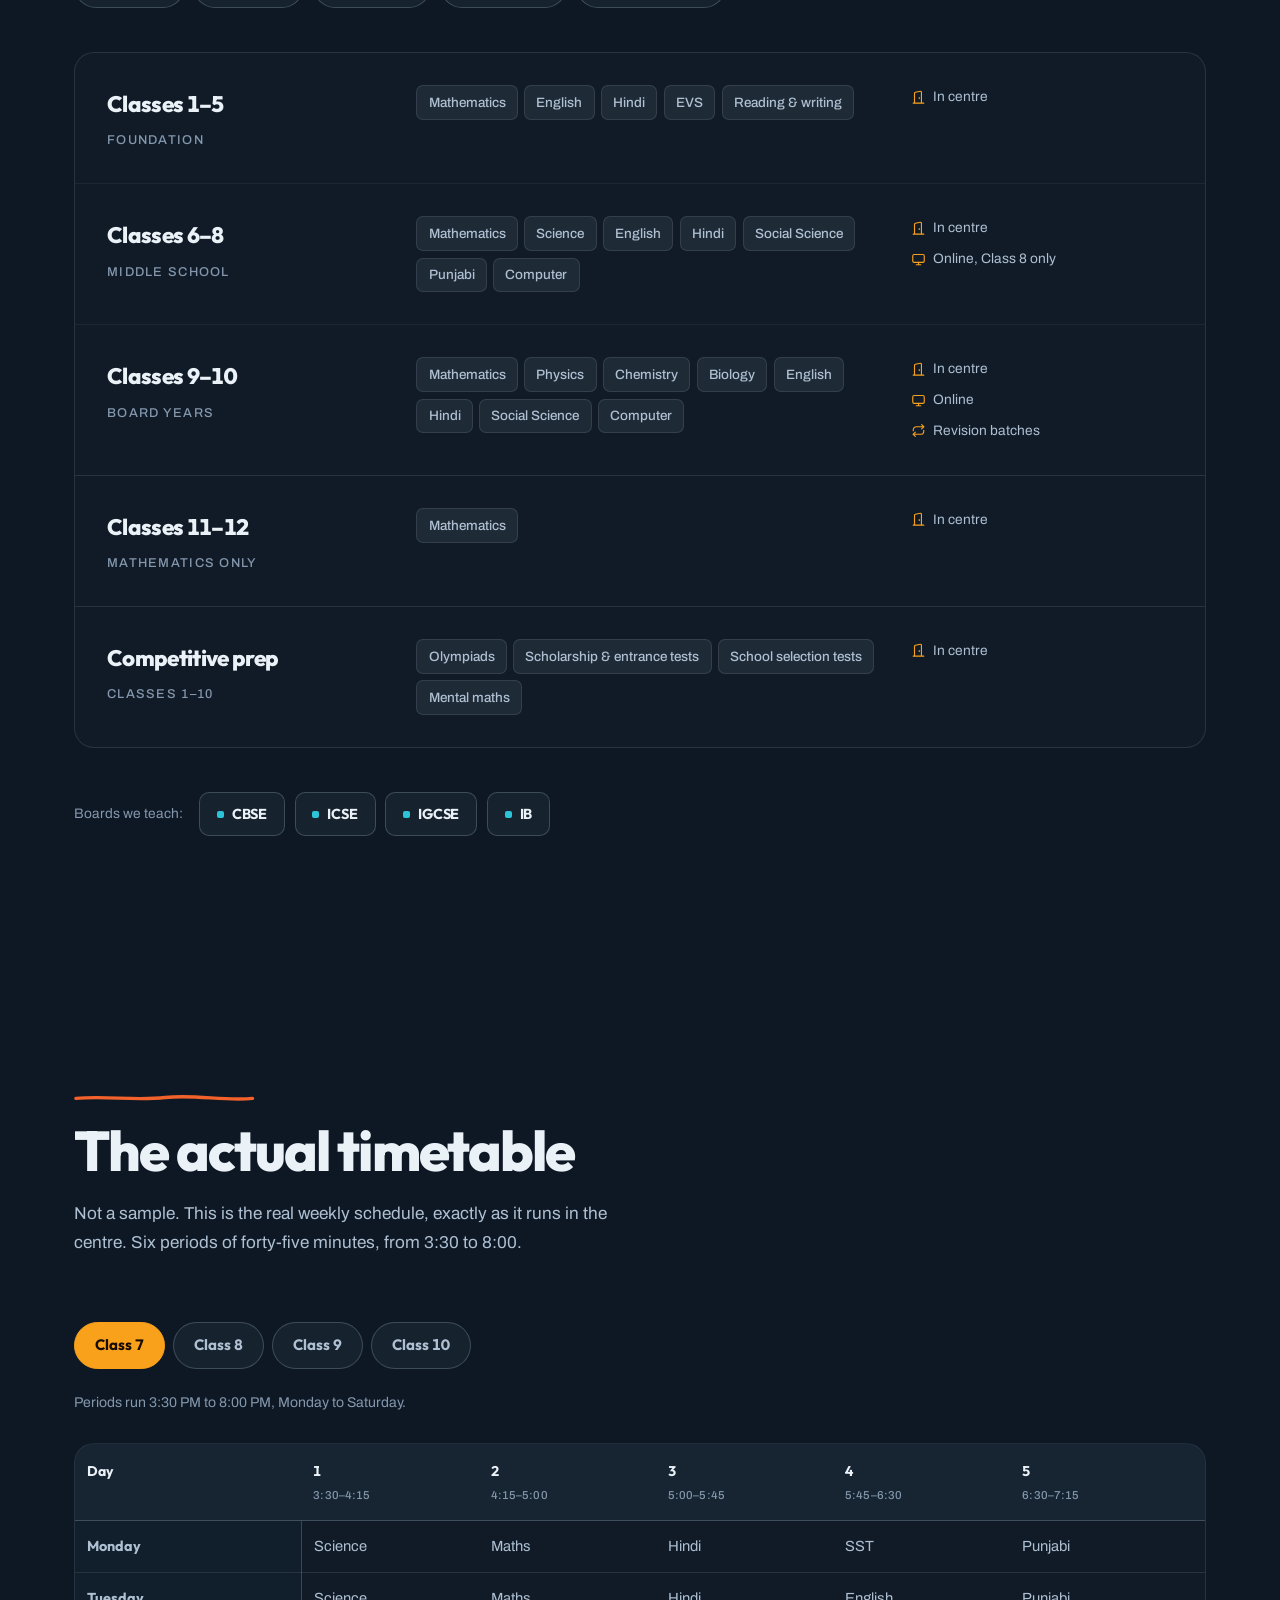
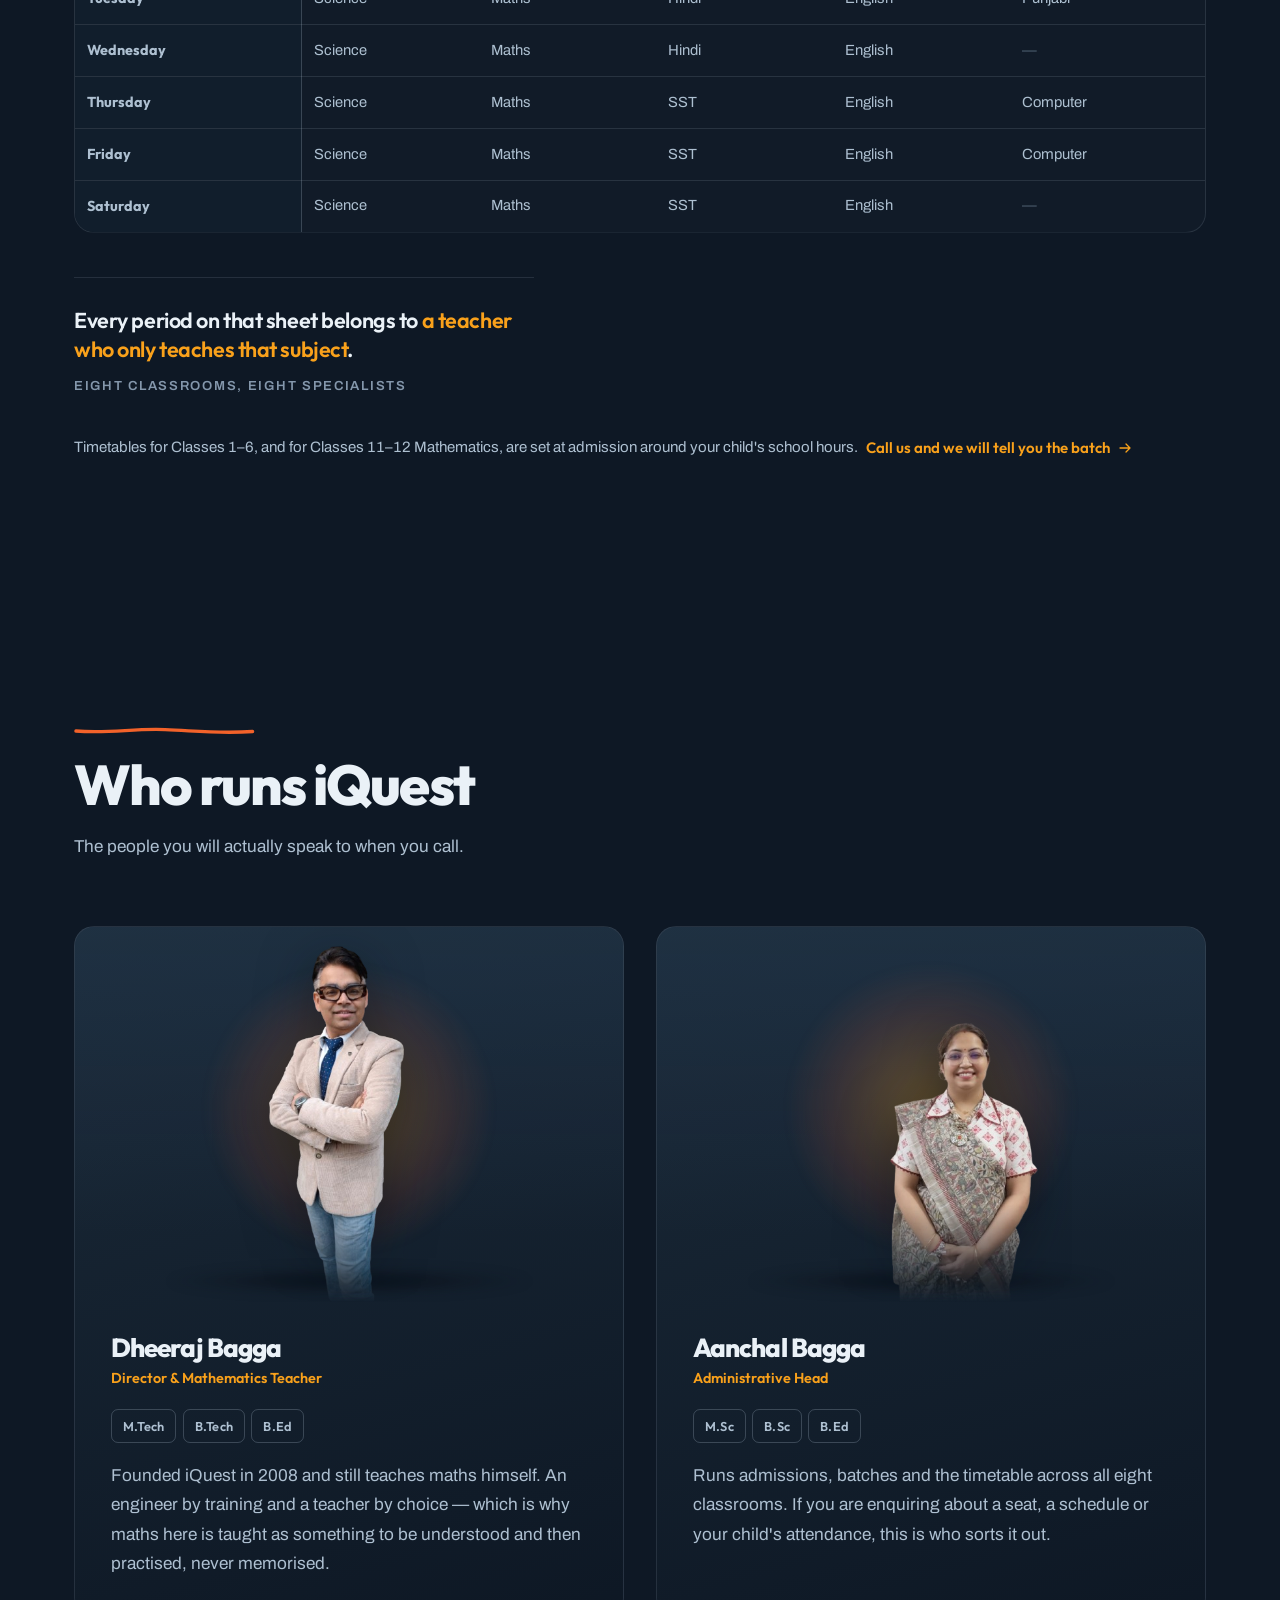
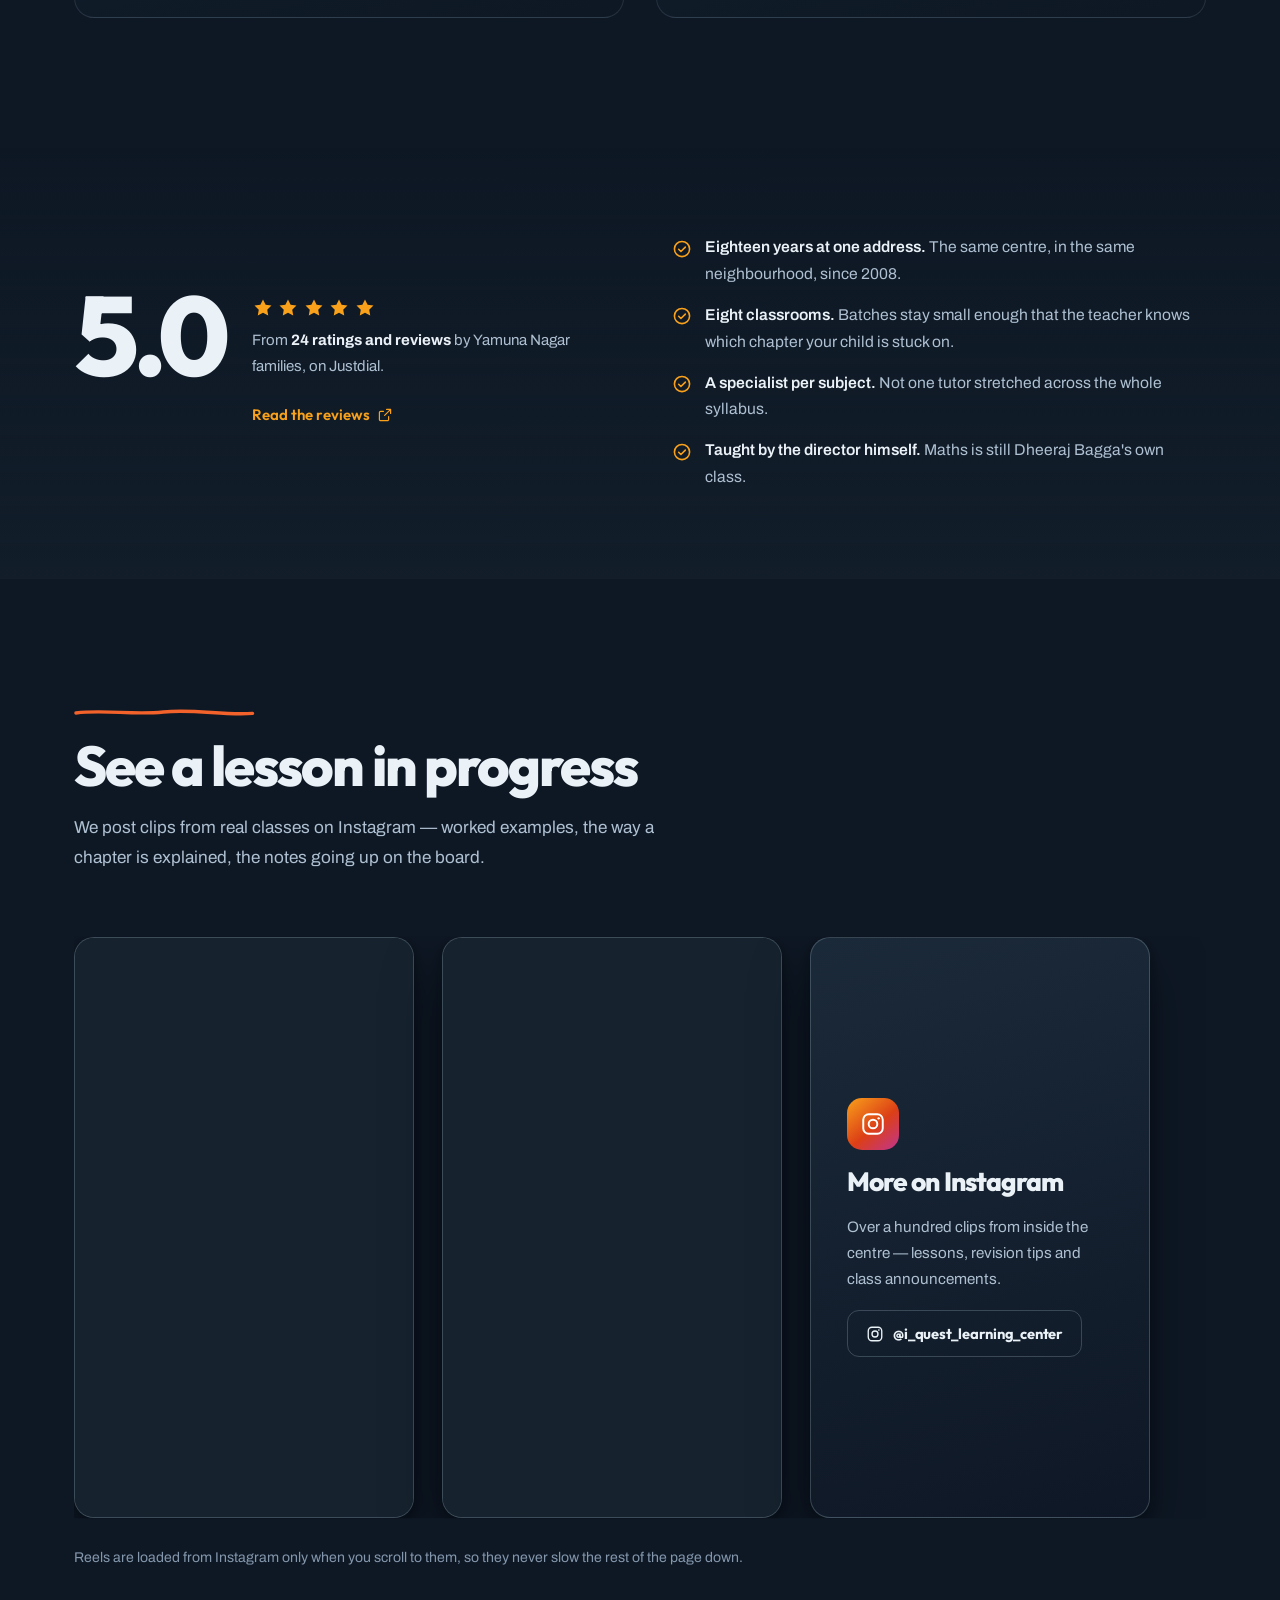
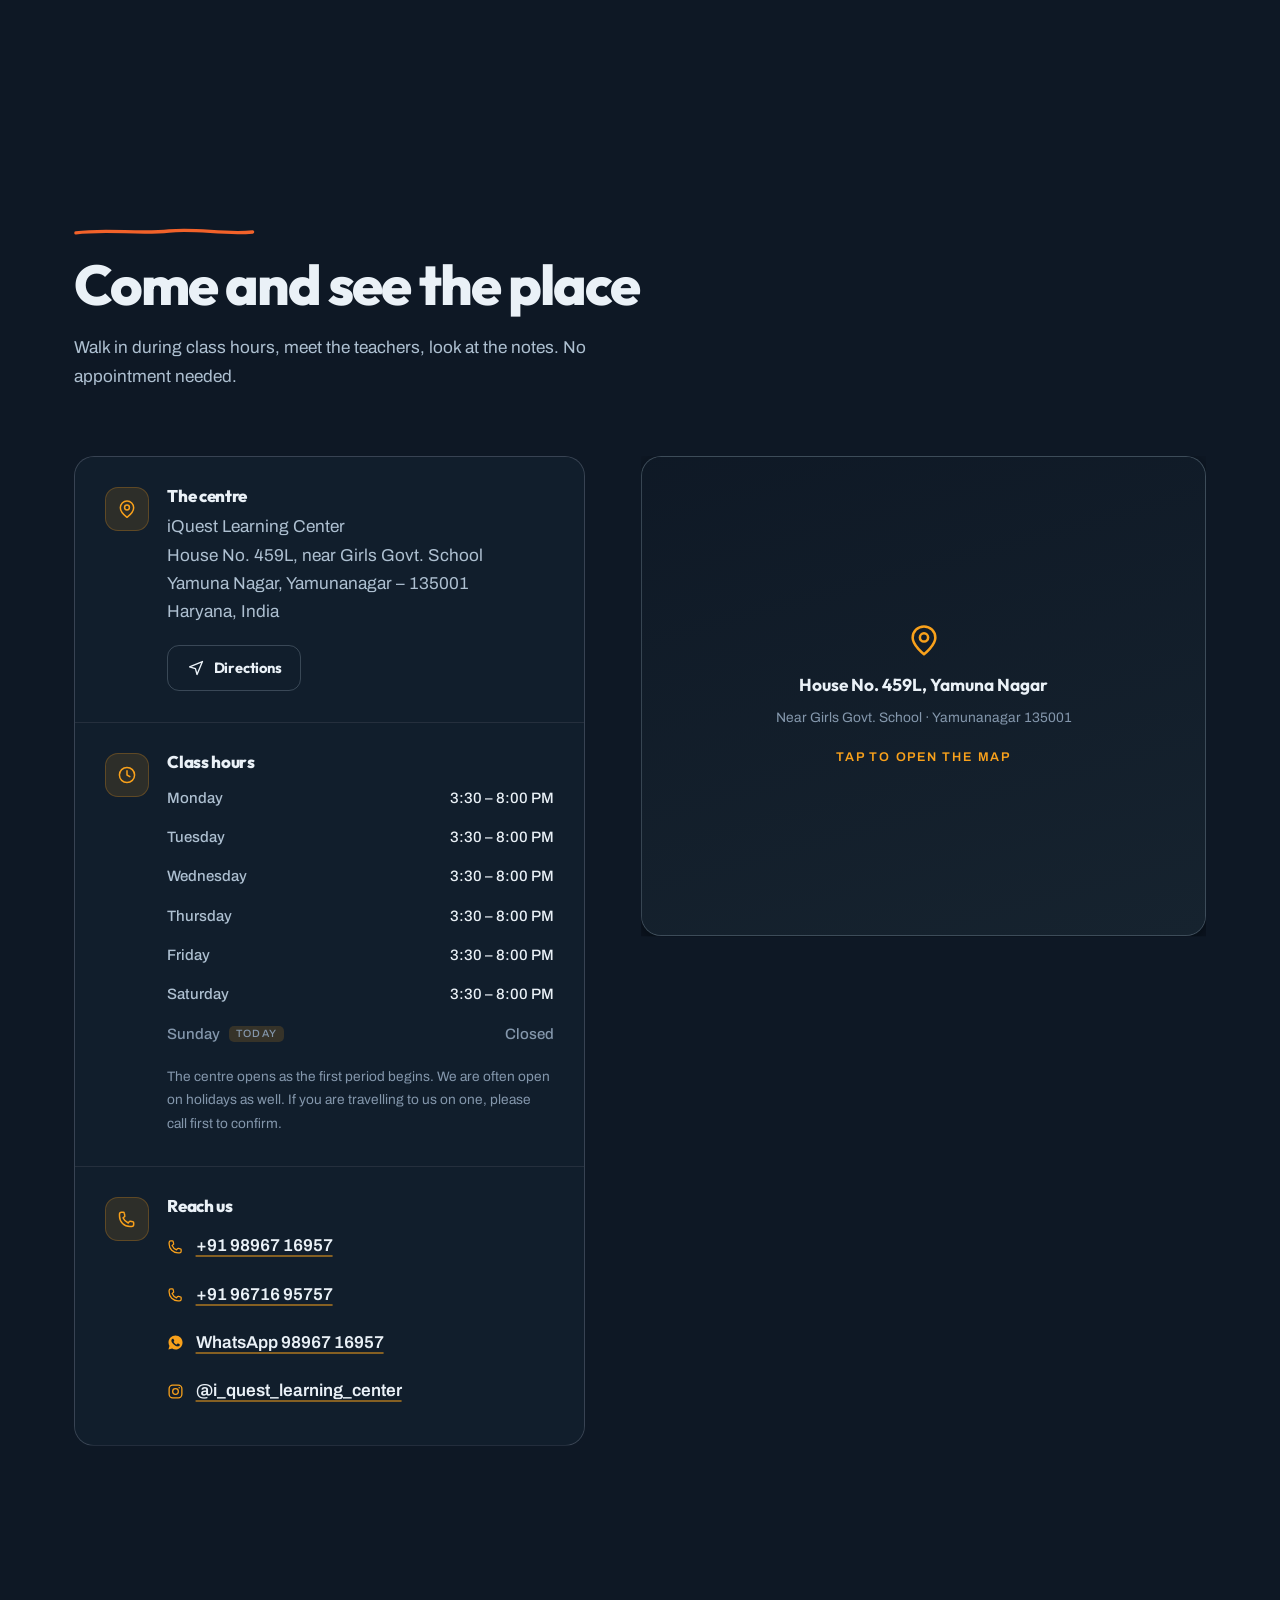
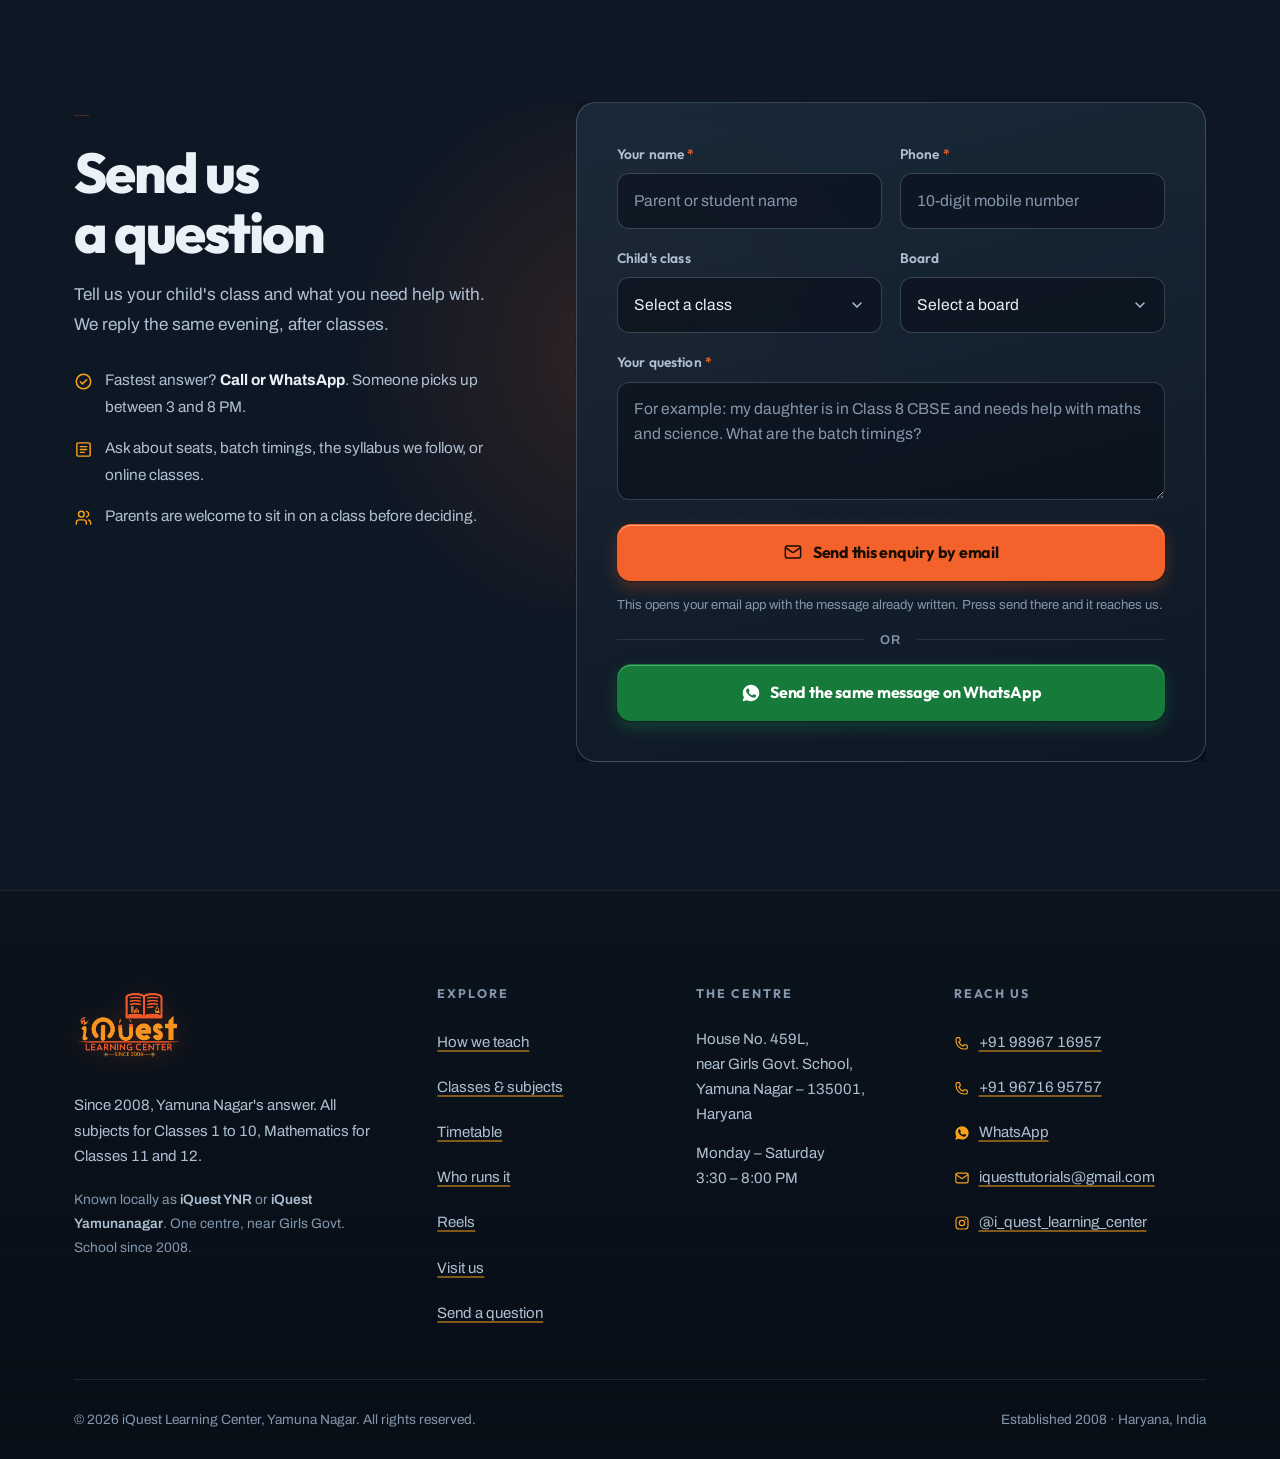
==== commit 2b3783ca: "Add real portraits of Dheeraj and Aanchal Bagga to the faculty cards Replaces the DB / AB monogram t" ====
--- a/index.html
+++ b/index.html
@@ -45,7 +45,7 @@
 <link rel="stylesheet" href="https://fonts.googleapis.com/css2?family=Archivo:wght@400;500;600;700&family=Outfit:wght@500;600;700;800;900&display=swap">
 <!-- Bump ?v= whenever you edit the CSS or JS. It gives the file a new URL, so
      browsers and the CDN fetch it immediately instead of serving a cached copy. -->
-<link rel="stylesheet" href="assets/css/style.css?v=7">
+<link rel="stylesheet" href="assets/css/style.css?v=8">
 
 <script type="application/ld+json">
 {
@@ -95,8 +95,8 @@
         "opens":"15:30","closes":"20:00"
       }],
       "founder":[
-        {"@type":"Person","name":"Dheeraj Bagga","jobTitle":"Director and Mathematics Teacher"},
-        {"@type":"Person","name":"Aanchal Bagga","jobTitle":"Administrative Head"}
+        {"@type":"Person","name":"Dheeraj Bagga","jobTitle":"Director and Mathematics Teacher","image":"https://iquest1.vercel.app/assets/img/dheeraj-bagga.png"},
+        {"@type":"Person","name":"Aanchal Bagga","jobTitle":"Administrative Head","image":"https://iquest1.vercel.app/assets/img/aanchal-bagga.png"}
       ],
       "sameAs":[
         "https://www.instagram.com/i_quest_learning_center/",
@@ -605,27 +605,43 @@
 
     <div class="faculty__grid">
       <article class="person" data-anim="pull">
-        <div class="person__top">
-          <span class="person__badge" aria-hidden="true">DB</span>
+        <div class="person__stage">
+          <span class="person__halo" aria-hidden="true"></span>
+          <span class="person__floor" aria-hidden="true"></span>
+          <span class="person__float">
+            <img class="person__photo" src="assets/img/dheeraj-bagga.png"
+                 alt="Dheeraj Bagga, Director and Mathematics teacher at iQuest Learning Center, Yamuna Nagar"
+                 width="433" height="577" loading="lazy" decoding="async">
+          </span>
+        </div>
+        <div class="person__body">
           <div>
             <h3>Dheeraj Bagga</h3>
             <p class="person__role">Director &amp; Mathematics Teacher</p>
           </div>
-        </div>
-        <ul class="person__quals"><li>M.Tech</li><li>B.Tech</li><li>B.Ed</li></ul>
-        <p>Founded iQuest in 2008 and still teaches maths himself. An engineer by training and a teacher by choice, which is why maths here is taught as something to be understood and then practised, never memorised.</p>
+          <ul class="person__quals"><li>M.Tech</li><li>B.Tech</li><li>B.Ed</li></ul>
+          <p>Founded iQuest in 2008 and still teaches maths himself. An engineer by training and a teacher by choice — which is why maths here is taught as something to be understood and then practised, never memorised.</p>
+        </div>
       </article>
 
       <article class="person" data-anim="pull" style="--d:110ms">
-        <div class="person__top">
-          <span class="person__badge" aria-hidden="true">AB</span>
+        <div class="person__stage">
+          <span class="person__halo" aria-hidden="true"></span>
+          <span class="person__floor" aria-hidden="true"></span>
+          <span class="person__float">
+            <img class="person__photo" src="assets/img/aanchal-bagga.png"
+                 alt="Aanchal Bagga, Administrative Head at iQuest Learning Center, Yamuna Nagar"
+                 width="433" height="577" loading="lazy" decoding="async">
+          </span>
+        </div>
+        <div class="person__body">
           <div>
             <h3>Aanchal Bagga</h3>
             <p class="person__role">Administrative Head</p>
           </div>
-        </div>
-        <ul class="person__quals"><li>M.Sc</li><li>B.Sc</li><li>B.Ed</li></ul>
-        <p>Runs admissions, batches and the timetable across all eight classrooms. If you are enquiring about a seat, a schedule or your child's attendance, this is who sorts it out.</p>
+          <ul class="person__quals"><li>M.Sc</li><li>B.Sc</li><li>B.Ed</li></ul>
+          <p>Runs admissions, batches and the timetable across all eight classrooms. If you are enquiring about a seat, a schedule or your child's attendance, this is who sorts it out.</p>
+        </div>
       </article>
     </div>
   </div>
@@ -910,6 +926,6 @@
 
 </div><!-- /#app -->
 
-<script src="assets/js/main.js?v=7" defer></script>
+<script src="assets/js/main.js?v=8" defer></script>
 </body>
 </html>
--- a/assets/css/style.css
+++ b/assets/css/style.css
@@ -604,28 +604,68 @@
 .tt__foot{margin-top:var(--s4);font-size:.94rem;color:var(--chalk-2);display:flex;flex-wrap:wrap;align-items:center;gap:.5rem}
 .hours__off th,.hours__off td{color:var(--chalk-3)!important;font-weight:500!important}
 
-/* ---------- 15. Faculty ---------- */
+/* ---------- 15. Faculty ----------
+   Cut-out portraits on a dark ground need three things or they read as stickers:
+   a spotlight behind them, a shadow on the floor, and a soft fade where the crop
+   ends. All three are here; the photo itself is never given a hard edge. */
 .faculty__grid{display:grid;grid-template-columns:repeat(auto-fit,minmax(300px,1fr));gap:clamp(1.25rem,3vw,2rem)}
 .person{
-  position:relative;display:grid;gap:var(--s3);padding:clamp(1.6rem,3.4vw,2.4rem);
-  border:1px solid var(--line);border-radius:var(--r3);
+  --stage:clamp(280px,34vw,375px);
+  position:relative;display:grid;align-content:start;padding:0;
+  border:1px solid var(--line);border-radius:var(--r3);overflow:hidden;
   background:linear-gradient(165deg,rgba(28,44,59,.9),rgba(14,24,37,.9));
-  overflow:hidden;transition:transform .6s var(--pull),border-color .4s,box-shadow .6s var(--pull);
-}
-.person::after{
-  content:"";position:absolute;inset:auto -30% -55% auto;width:280px;height:280px;border-radius:50%;
-  background:radial-gradient(circle,rgba(242,98,42,.2),transparent 66%);
-  opacity:0;transition:opacity .6s var(--pull);
+  transition:transform .6s var(--pull),border-color .4s,box-shadow .6s var(--pull);
 }
 .person:hover{transform:translateY(-4px);border-color:var(--line-2);box-shadow:var(--shadow-2)}
-.person:hover::after{opacity:1}
-.person__top{display:flex;align-items:center;gap:var(--s3)}
-.person__badge{
-  position:relative;width:74px;height:74px;flex:none;border-radius:20px;display:grid;place-items:center;
-  background:linear-gradient(150deg,var(--amber),var(--ember));color:#170A03;
-  font-family:var(--f-display);font-weight:900;font-size:1.55rem;letter-spacing:-.05em;
-  box-shadow:0 8px 24px rgba(226,84,24,.34);
-}
+
+/* the stage the portrait stands on */
+.person__stage{
+  position:relative;height:var(--stage);
+  display:grid;place-items:end center;overflow:hidden;
+  background:linear-gradient(180deg,rgba(35,54,74,.55),rgba(14,24,37,0) 82%);
+}
+.person__halo{
+  position:absolute;left:50%;top:10%;transform:translateX(-50%);
+  width:min(86%,290px);aspect-ratio:1;border-radius:50%;pointer-events:none;
+  background:radial-gradient(circle,rgba(249,161,27,.34),rgba(242,98,42,.13) 48%,transparent 71%);
+  filter:blur(4px);
+  transition:opacity .6s var(--pull),transform .6s var(--pull);
+}
+.person:hover .person__halo{transform:translateX(-50%) scale(1.08)}
+/* the shadow that puts them on the ground rather than in mid-air */
+.person__floor{
+  position:absolute;bottom:6px;left:50%;transform:translateX(-50%);
+  width:66%;height:30px;border-radius:50%;pointer-events:none;
+  background:radial-gradient(ellipse at center,rgba(3,8,14,.6),rgba(3,8,14,0) 72%);
+  filter:blur(5px);
+  transition:width .6s var(--pull),opacity .6s var(--pull);
+}
+.person:hover .person__floor{width:60%;opacity:.85}
+
+/* wrapper carries the idle drift so it never fights the entrance transform */
+.person__float{position:relative;z-index:2;height:var(--stage);display:grid;align-items:end;justify-items:center}
+.person__photo{
+  height:var(--stage);width:auto;max-width:100%;object-fit:contain;object-position:bottom center;
+  filter:drop-shadow(0 16px 26px rgba(3,8,14,.5));
+  /* the crop at the feet dissolves instead of ending in a line */
+  -webkit-mask-image:linear-gradient(180deg,#000 74%,rgba(0,0,0,.4) 91%,transparent 100%);
+          mask-image:linear-gradient(180deg,#000 74%,rgba(0,0,0,.4) 91%,transparent 100%);
+  opacity:0;transform:translateY(26px) scale(.97);
+  transition:opacity .85s var(--pull) .12s,transform .95s var(--pull) .12s;
+}
+.person.in .person__photo{opacity:1;transform:none}
+.person:hover .person__photo{transform:translateY(-6px) scale(1.02)}
+
+@media (prefers-reduced-motion:no-preference){
+  .person.in .person__float{animation:personFloat 7s ease-in-out 1.1s infinite alternate}
+  .person:nth-child(2).in .person__float{animation-delay:1.9s;animation-duration:8s}
+  @keyframes personFloat{from{transform:translateY(0)}to{transform:translateY(-9px)}}
+}
+@media (prefers-reduced-motion:reduce){
+  .person__photo{opacity:1;transform:none;transition:none}
+}
+
+.person__body{display:grid;gap:var(--s3);padding:clamp(1.4rem,3vw,2rem) clamp(1.5rem,3.4vw,2.25rem) clamp(1.6rem,3.4vw,2.4rem)}
 .person h3{font-size:clamp(1.35rem,1.15rem + .6vw,1.7rem)}
 .person__role{margin-top:.3rem;font-family:var(--f-display);font-weight:600;font-size:.9rem;color:var(--amber)}
 .person__quals{display:flex;flex-wrap:wrap;gap:.4rem}
@@ -633,7 +673,6 @@
   padding:.3rem .68rem;border-radius:7px;border:1px solid var(--line-2);
   font-size:.8rem;font-weight:600;color:var(--chalk-2);font-family:var(--f-display);letter-spacing:.02em;
 }
-.person p{position:relative;z-index:1}
 
 /* ---------- 16. Proof ---------- */
 .proof{position:relative;overflow:hidden;background:linear-gradient(180deg,transparent,rgba(22,35,47,.5))}
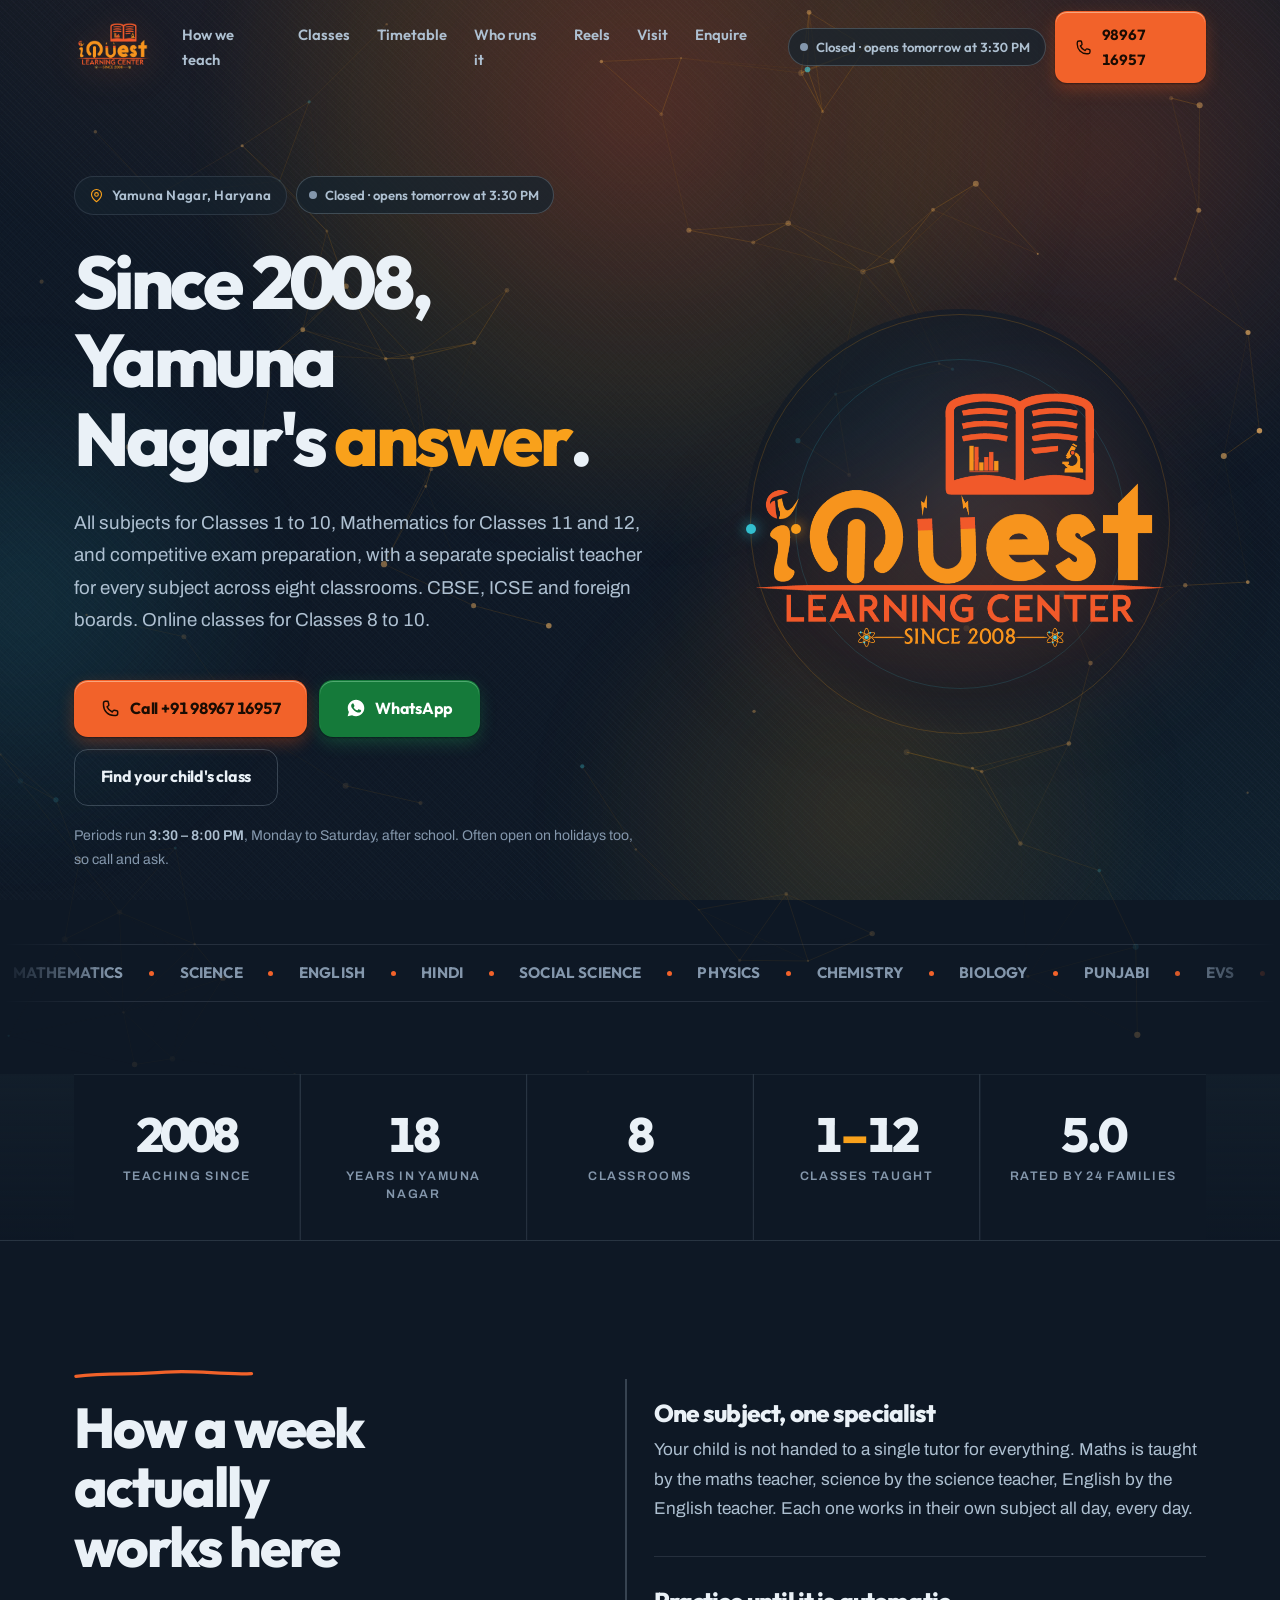
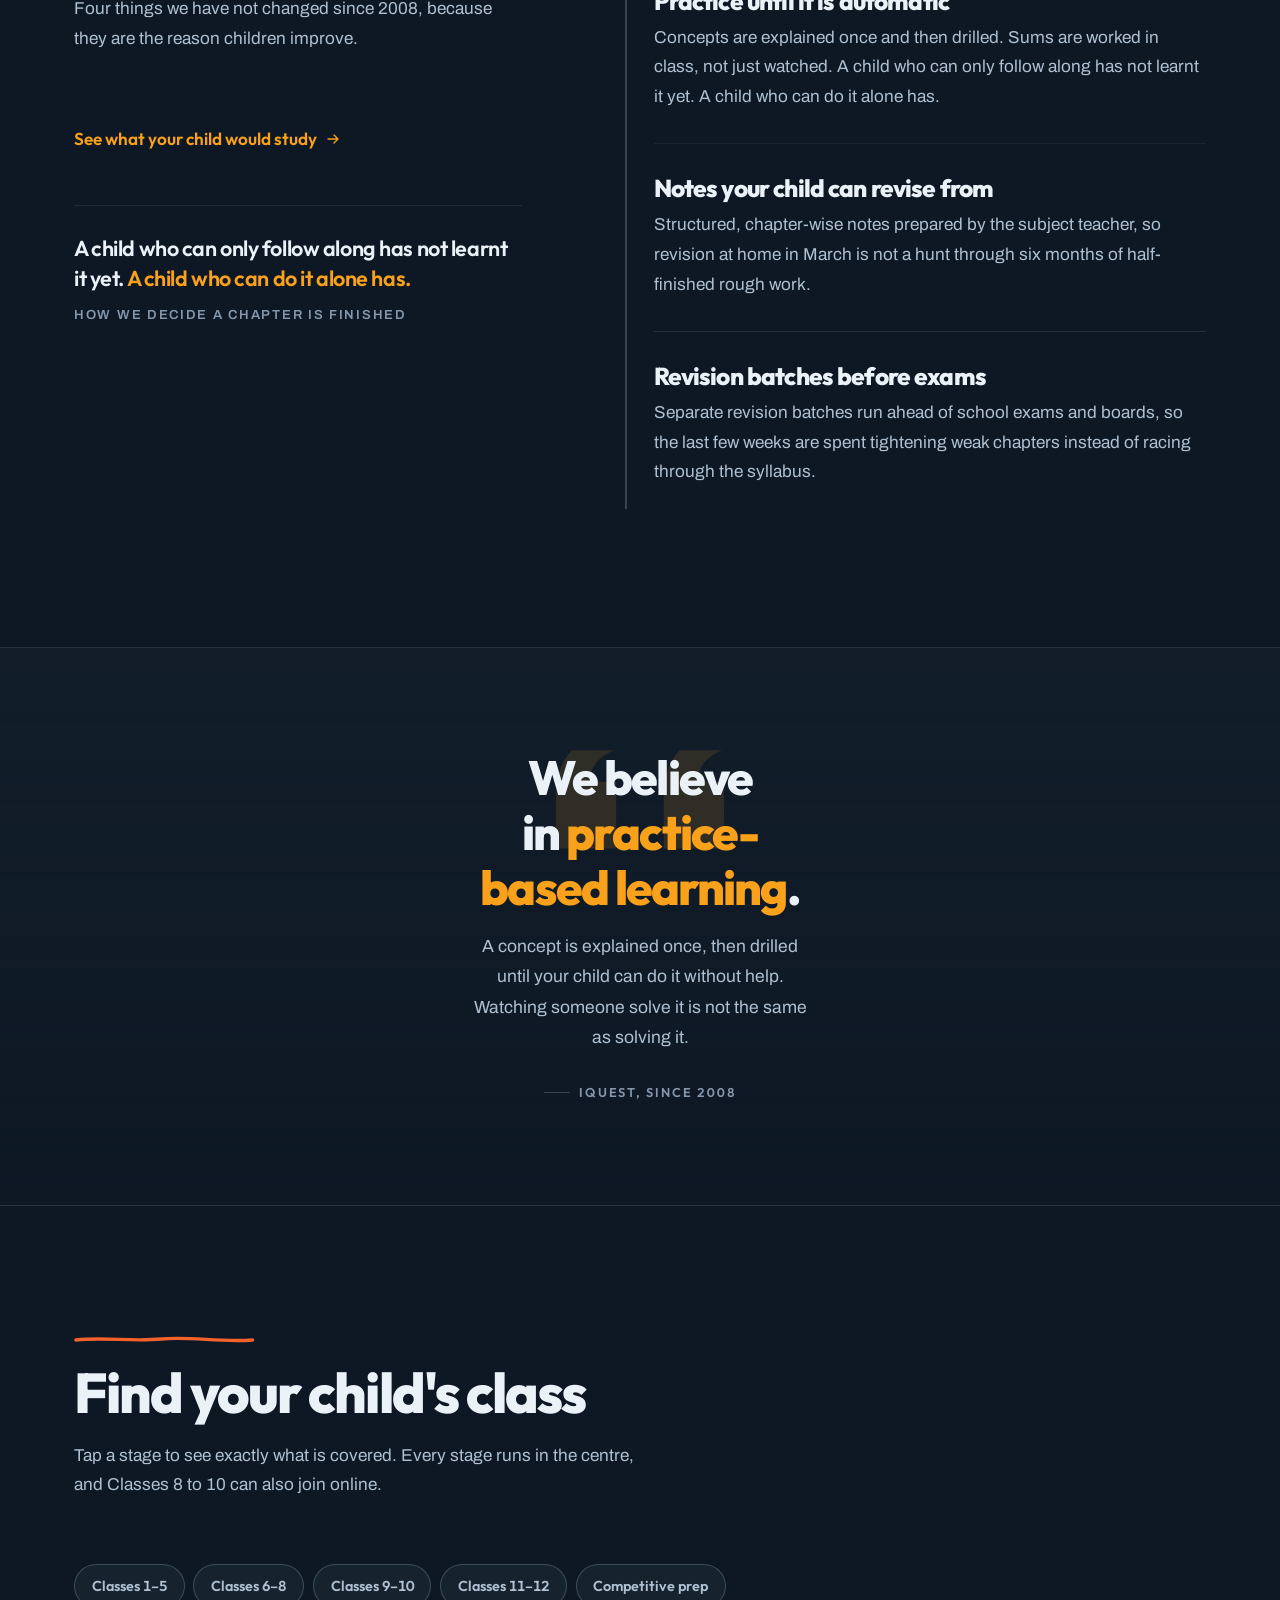
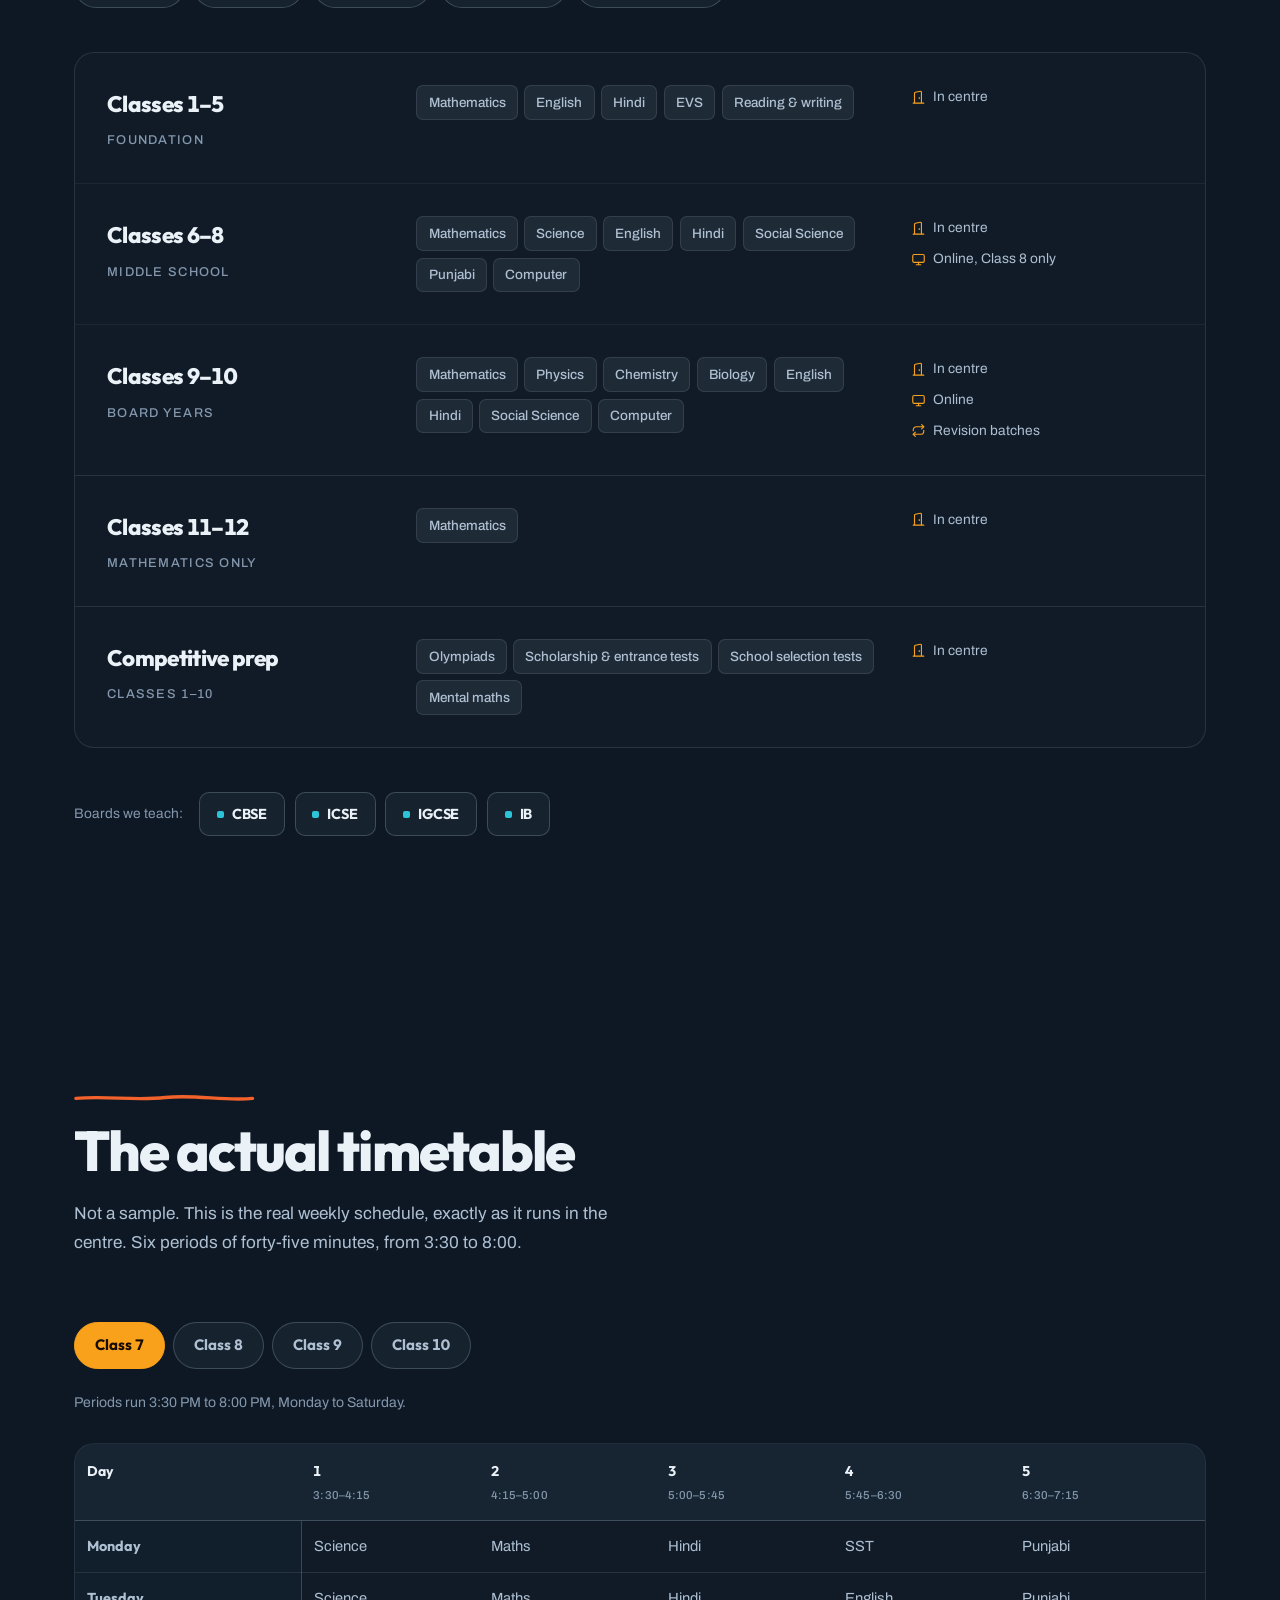
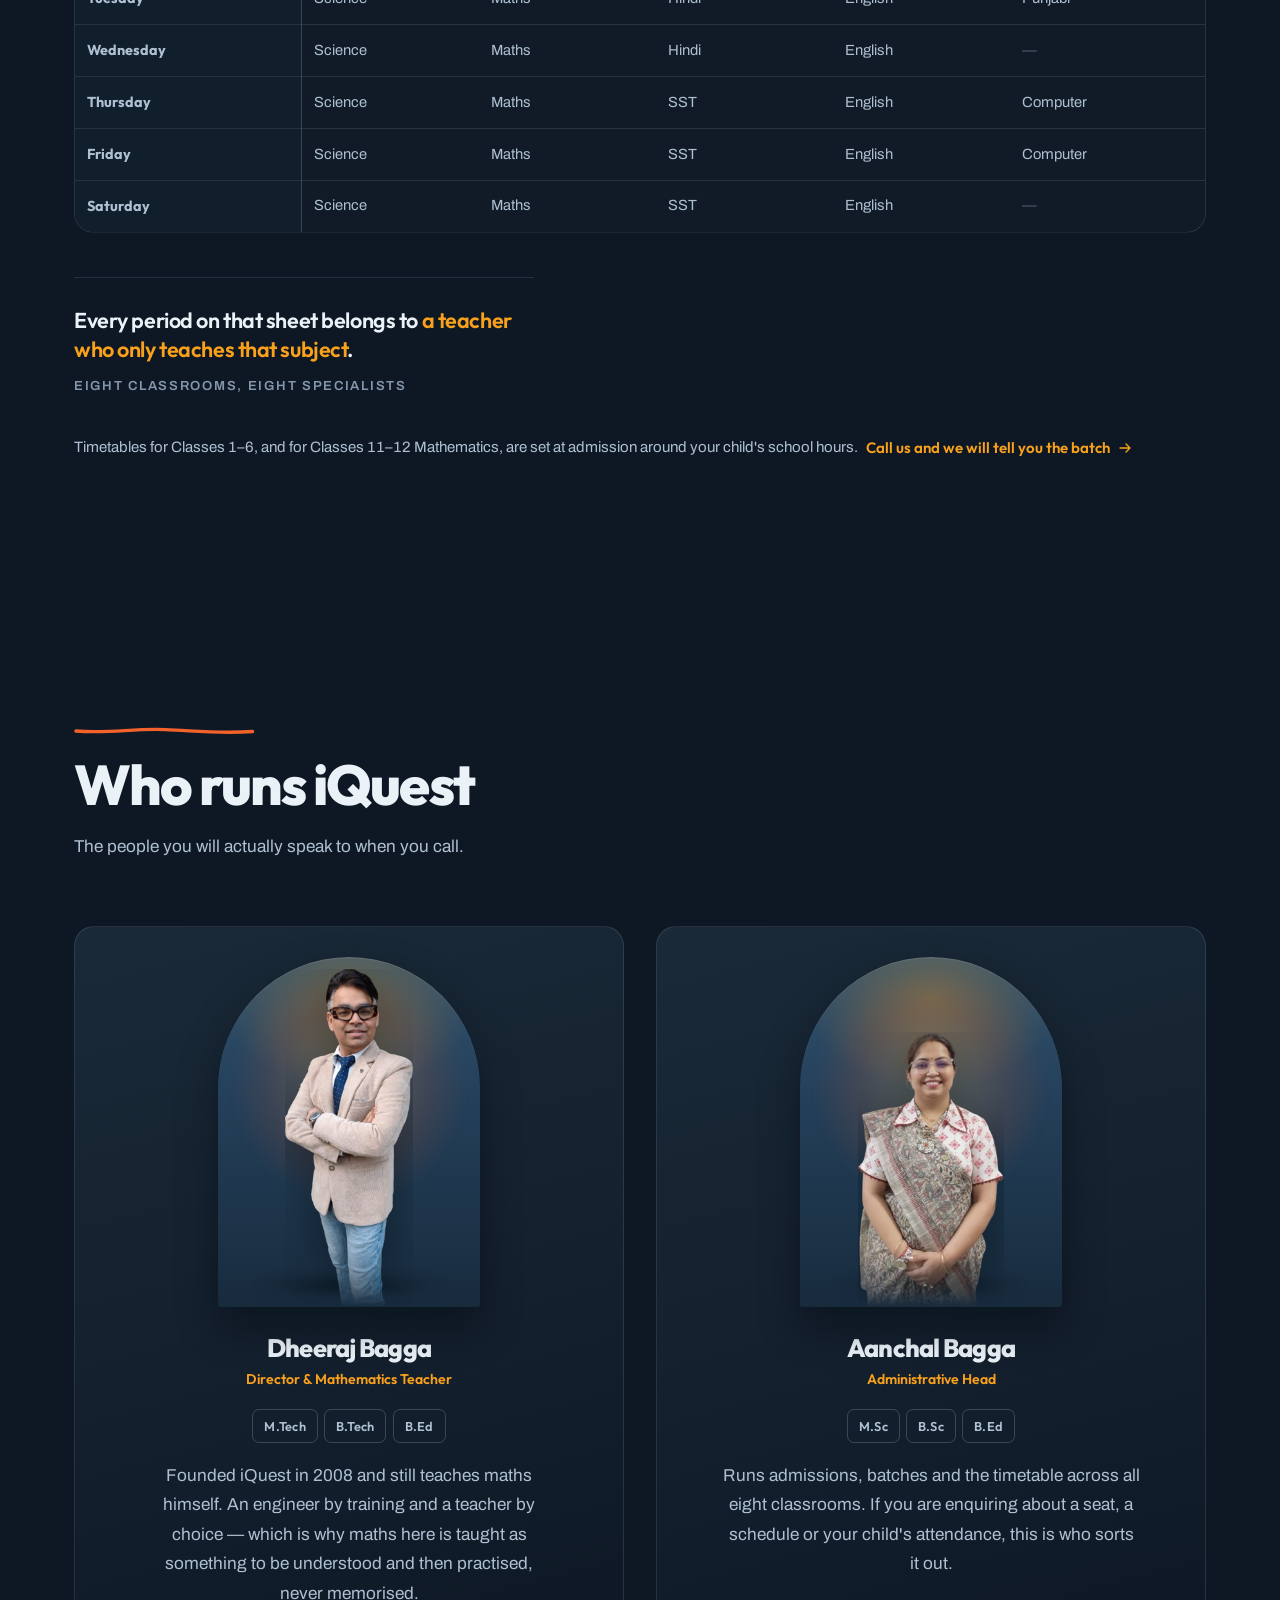
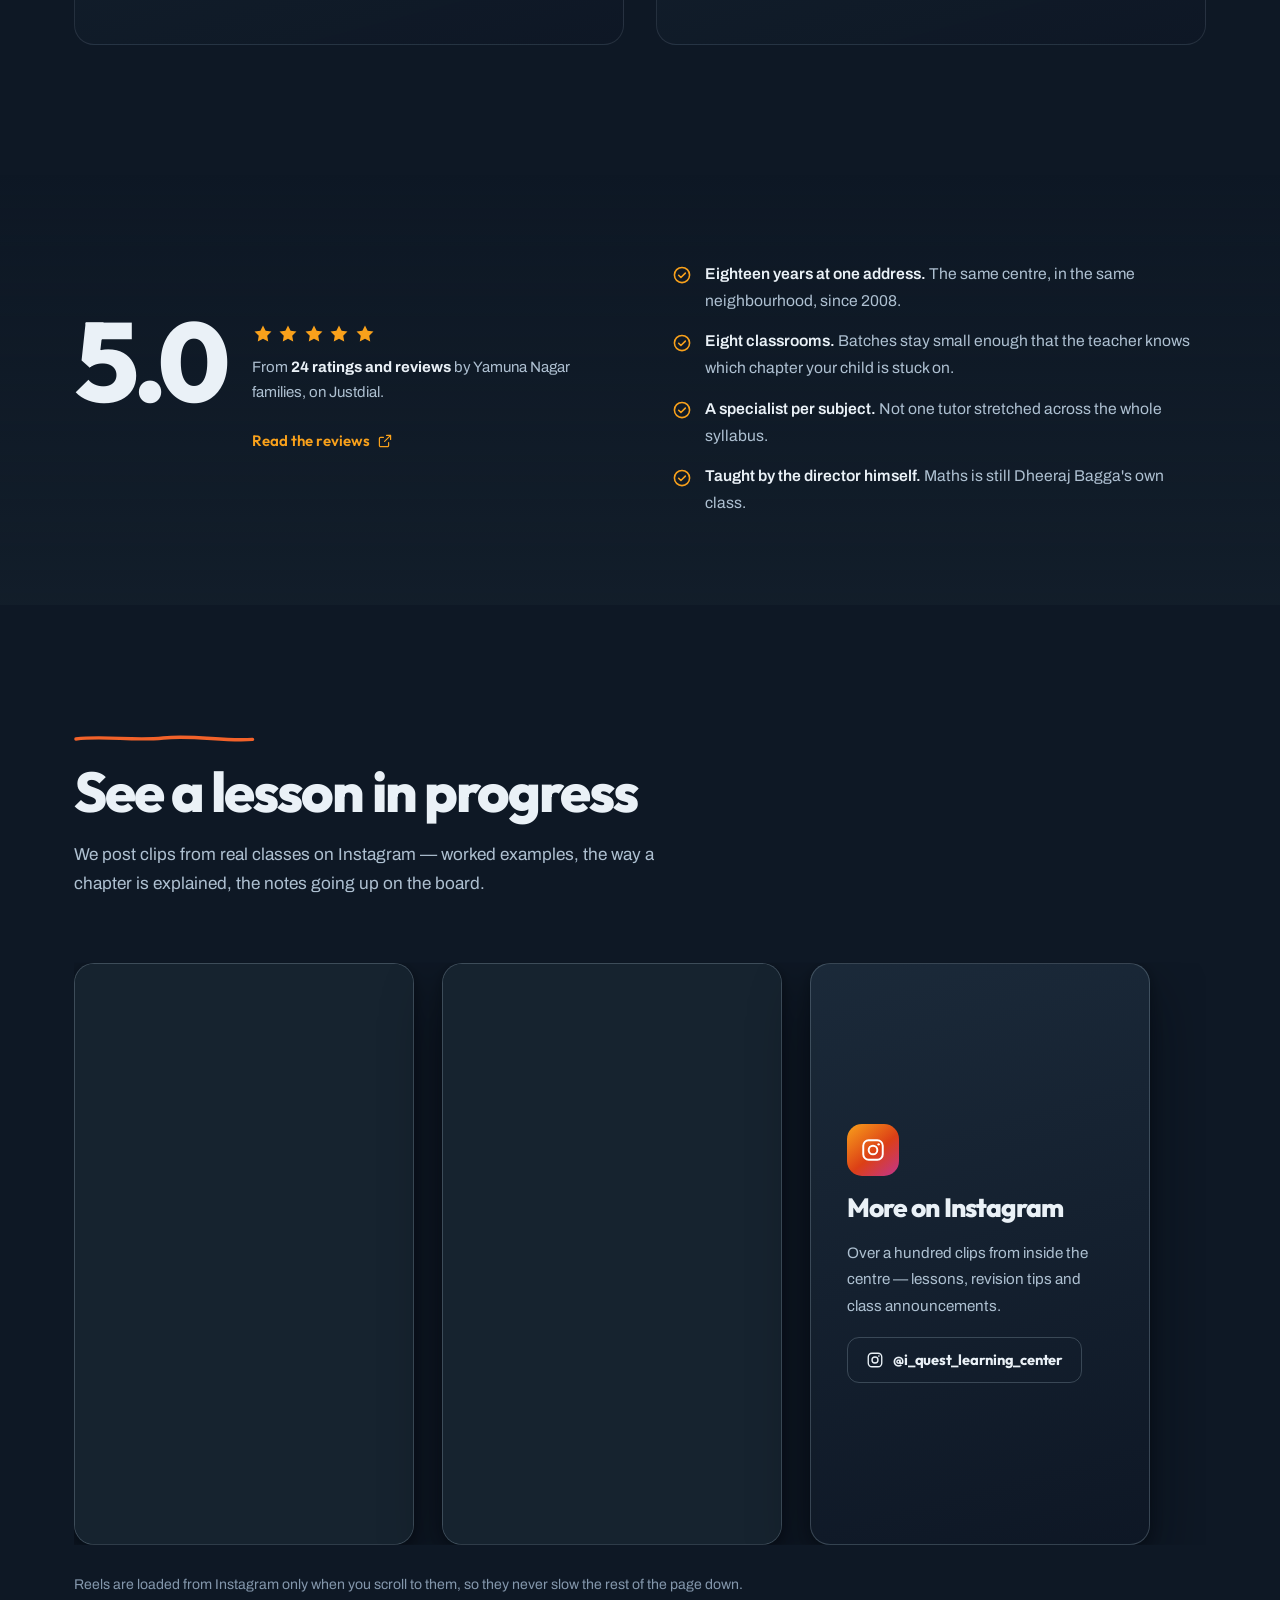
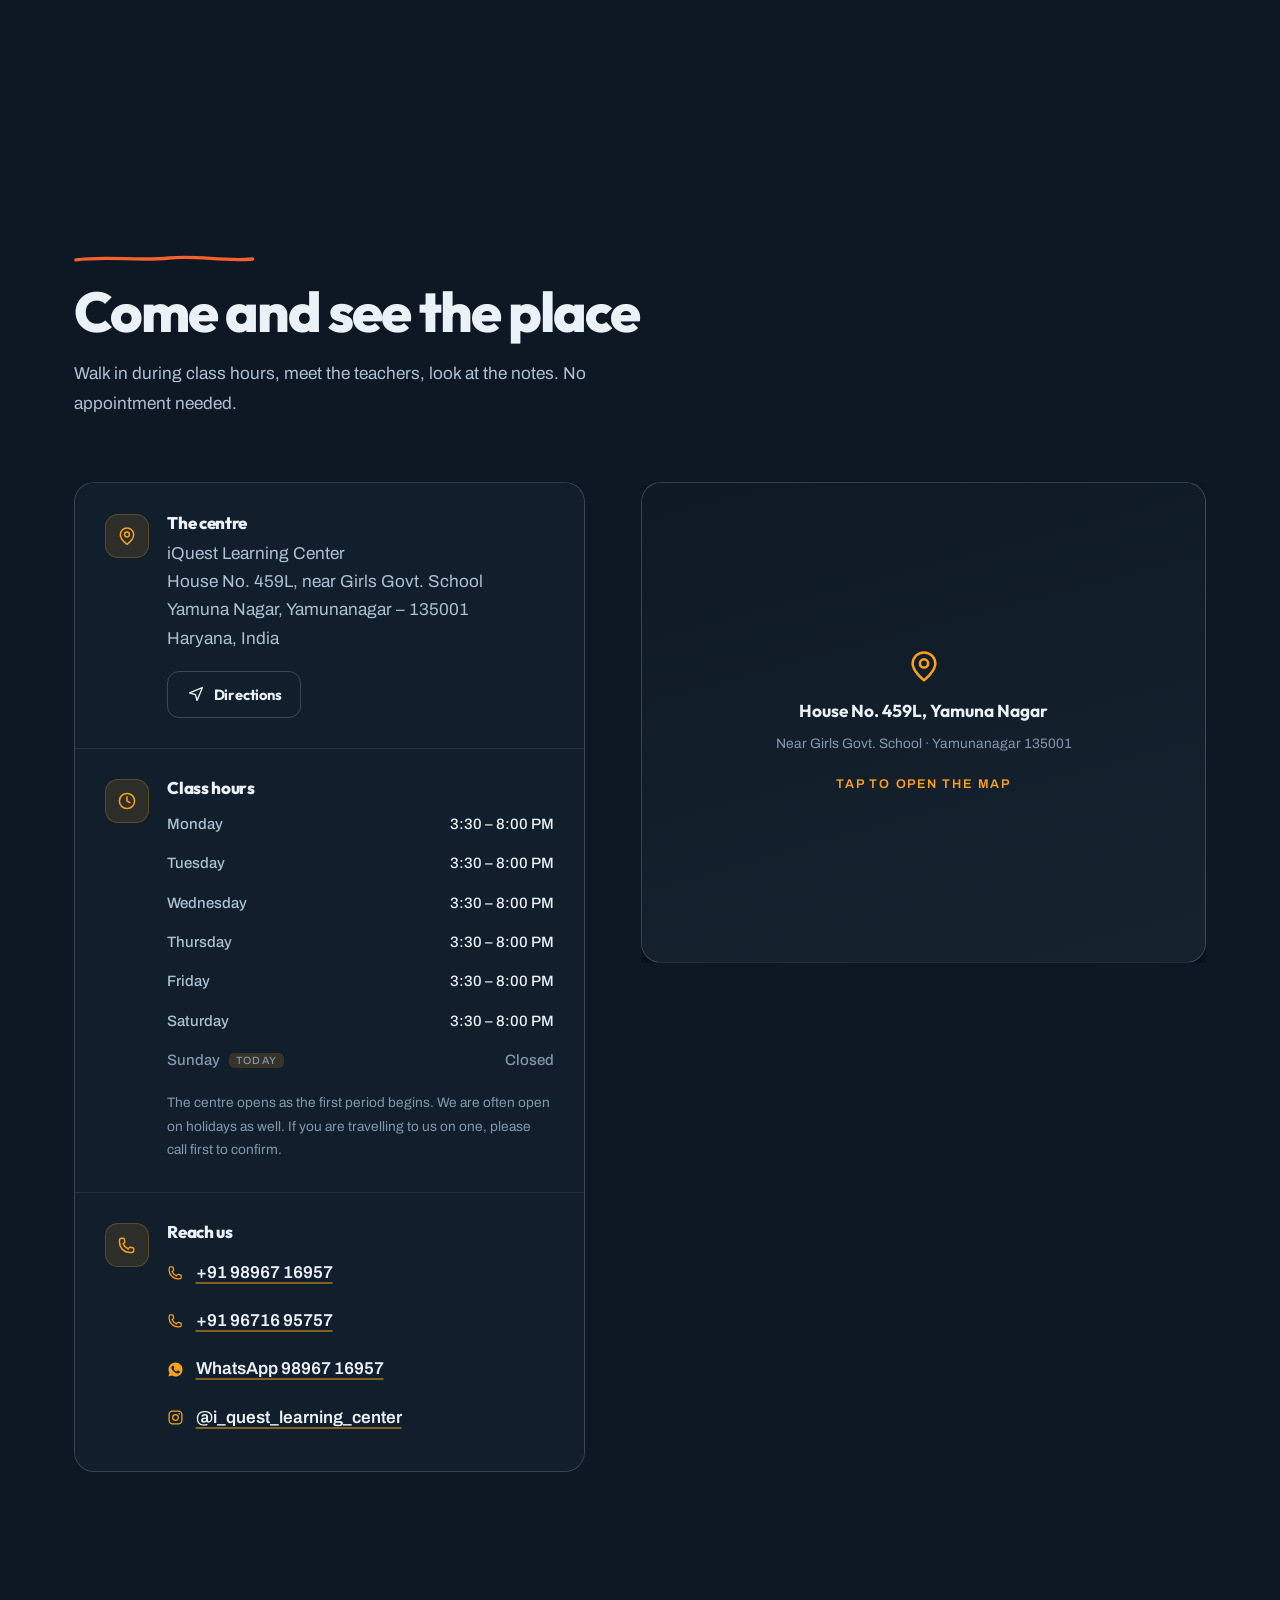
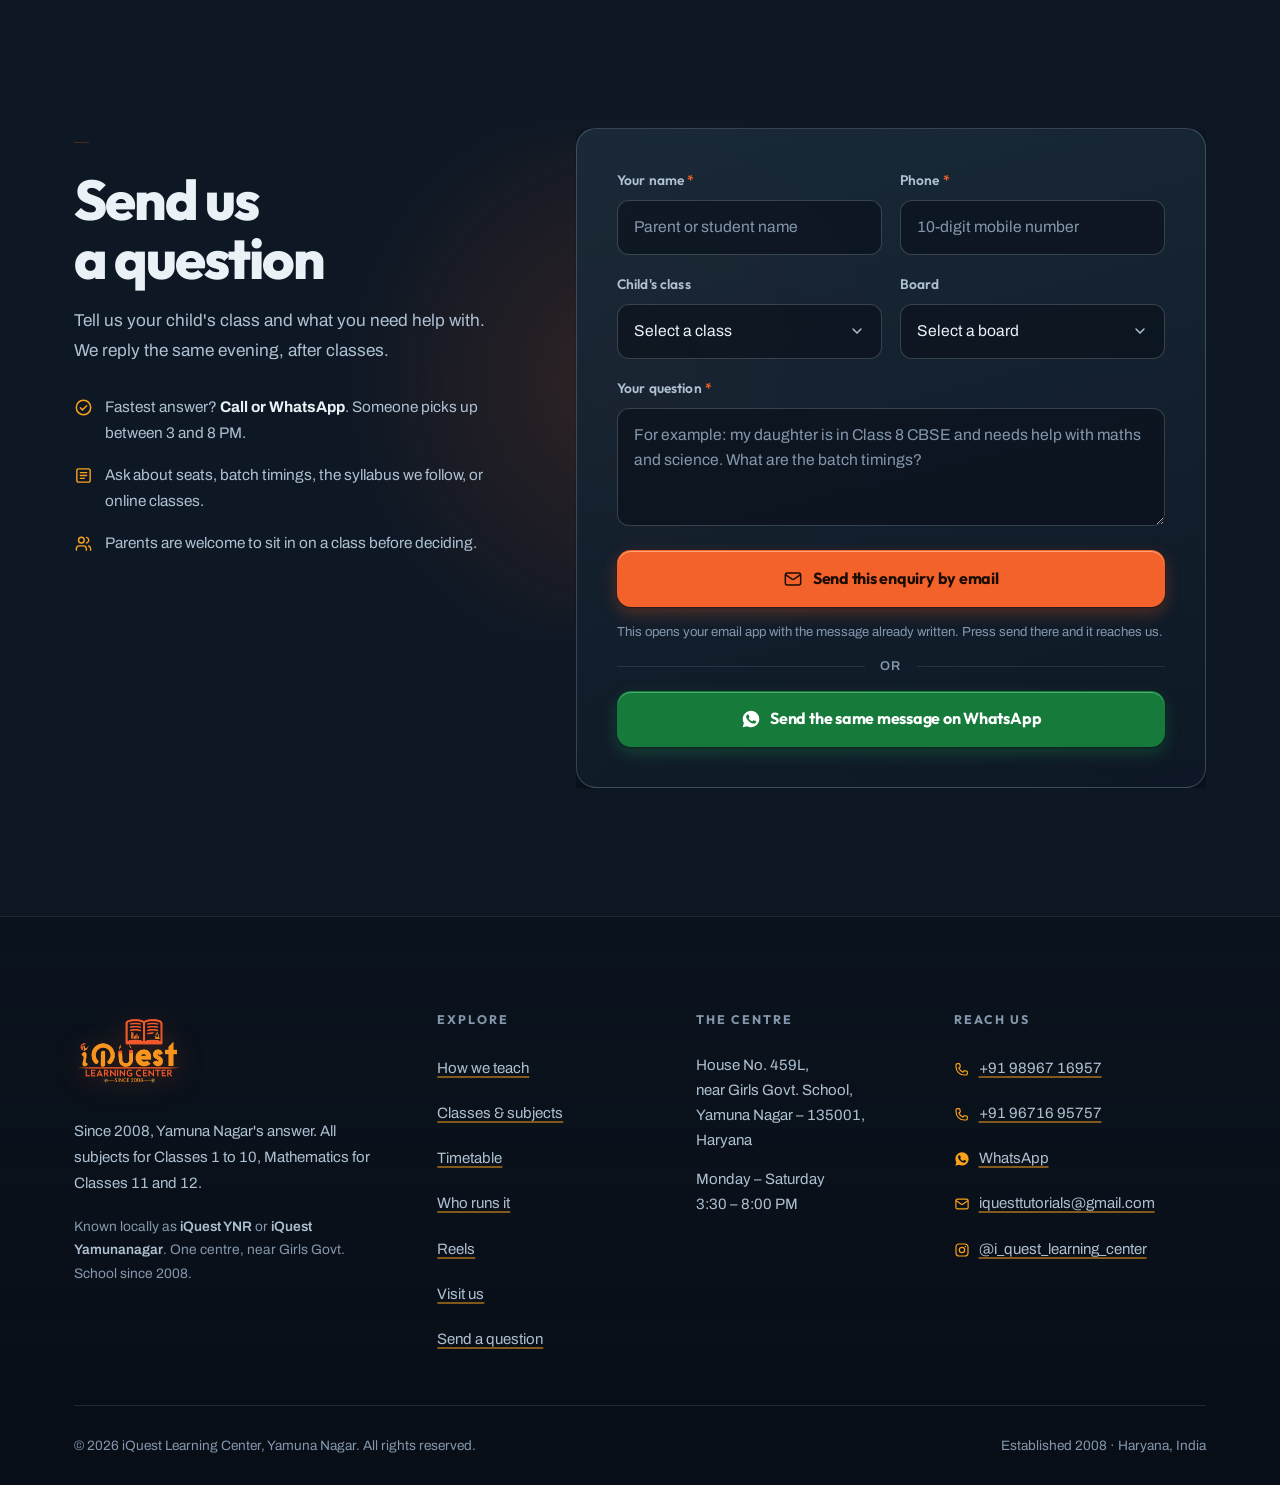
==== commit 261cca21: "Re-crop the portraits and stand them on arched plates The supplied cut-outs had very different frami" ====
--- a/index.html
+++ b/index.html
@@ -45,7 +45,7 @@
 <link rel="stylesheet" href="https://fonts.googleapis.com/css2?family=Archivo:wght@400;500;600;700&family=Outfit:wght@500;600;700;800;900&display=swap">
 <!-- Bump ?v= whenever you edit the CSS or JS. It gives the file a new URL, so
      browsers and the CDN fetch it immediately instead of serving a cached copy. -->
-<link rel="stylesheet" href="assets/css/style.css?v=8">
+<link rel="stylesheet" href="assets/css/style.css?v=9">
 
 <script type="application/ld+json">
 {
@@ -611,7 +611,7 @@
           <span class="person__float">
             <img class="person__photo" src="assets/img/dheeraj-bagga.png"
                  alt="Dheeraj Bagga, Director and Mathematics teacher at iQuest Learning Center, Yamuna Nagar"
-                 width="433" height="577" loading="lazy" decoding="async">
+                 width="207" height="547" loading="lazy" decoding="async">
           </span>
         </div>
         <div class="person__body">
@@ -624,14 +624,14 @@
         </div>
       </article>
 
-      <article class="person" data-anim="pull" style="--d:110ms">
+      <article class="person" data-anim="pull" style="--d:110ms;--scale:.815">
         <div class="person__stage">
           <span class="person__halo" aria-hidden="true"></span>
           <span class="person__floor" aria-hidden="true"></span>
           <span class="person__float">
             <img class="person__photo" src="assets/img/aanchal-bagga.png"
                  alt="Aanchal Bagga, Administrative Head at iQuest Learning Center, Yamuna Nagar"
-                 width="433" height="577" loading="lazy" decoding="async">
+                 width="227" height="430" loading="lazy" decoding="async">
           </span>
         </div>
         <div class="person__body">
@@ -926,6 +926,6 @@
 
 </div><!-- /#app -->
 
-<script src="assets/js/main.js?v=8" defer></script>
+<script src="assets/js/main.js?v=9" defer></script>
 </body>
 </html>
--- a/assets/css/style.css
+++ b/assets/css/style.css
@@ -605,74 +605,90 @@
 .hours__off th,.hours__off td{color:var(--chalk-3)!important;font-weight:500!important}
 
 /* ---------- 15. Faculty ----------
-   Cut-out portraits on a dark ground need three things or they read as stickers:
-   a spotlight behind them, a shadow on the floor, and a soft fade where the crop
-   ends. All three are here; the photo itself is never given a hard edge. */
+   Each portrait stands inside its own arched plate. The plate is deliberately
+   LIGHTER than the card so the cut-out has something to sit against instead of
+   dissolving into the same navy as everything else, and the arch gives the crop
+   a reason to end where it does. The two photographs are cropped at different
+   points on the body, so they are scaled to match FACES (--scale), not frames. */
 .faculty__grid{display:grid;grid-template-columns:repeat(auto-fit,minmax(300px,1fr));gap:clamp(1.25rem,3vw,2rem)}
 .person{
-  --stage:clamp(280px,34vw,375px);
+  --stage:clamp(290px,30vw,350px);
+  --scale:1;
+  --drift:8px;
   position:relative;display:grid;align-content:start;padding:0;
   border:1px solid var(--line);border-radius:var(--r3);overflow:hidden;
-  background:linear-gradient(165deg,rgba(28,44,59,.9),rgba(14,24,37,.9));
+  background:linear-gradient(165deg,rgba(28,44,59,.9),rgba(14,24,37,.92));
   transition:transform .6s var(--pull),border-color .4s,box-shadow .6s var(--pull);
 }
 .person:hover{transform:translateY(-4px);border-color:var(--line-2);box-shadow:var(--shadow-2)}
 
-/* the stage the portrait stands on */
+/* the arched plate */
 .person__stage{
-  position:relative;height:var(--stage);
+  position:relative;
+  width:min(74%,262px);height:var(--stage);
+  margin:clamp(1.35rem,3vw,1.9rem) auto 0;
   display:grid;place-items:end center;overflow:hidden;
-  background:linear-gradient(180deg,rgba(35,54,74,.55),rgba(14,24,37,0) 82%);
-}
+  border-radius:999px 999px 22px 22px;
+  background:
+    radial-gradient(78% 42% at 50% 12%,rgba(249,161,27,.30),transparent 62%),
+    linear-gradient(180deg,#33536F 0%,#24405A 40%,#182B3D 100%);
+  box-shadow:inset 0 1px 0 rgba(255,255,255,.10), 0 18px 40px rgba(3,8,14,.45);
+  transition:box-shadow .6s var(--pull);
+}
+.person:hover .person__stage{box-shadow:inset 0 1px 0 rgba(255,255,255,.16), 0 24px 52px rgba(3,8,14,.55)}
+
 .person__halo{
-  position:absolute;left:50%;top:10%;transform:translateX(-50%);
-  width:min(86%,290px);aspect-ratio:1;border-radius:50%;pointer-events:none;
-  background:radial-gradient(circle,rgba(249,161,27,.34),rgba(242,98,42,.13) 48%,transparent 71%);
-  filter:blur(4px);
-  transition:opacity .6s var(--pull),transform .6s var(--pull);
+  position:absolute;left:50%;top:4%;transform:translateX(-50%);
+  width:88%;aspect-ratio:1;border-radius:50%;pointer-events:none;
+  background:radial-gradient(circle,rgba(255,206,122,.30),rgba(242,98,42,.12) 48%,transparent 72%);
+  filter:blur(6px);
+  transition:transform .6s var(--pull),opacity .6s var(--pull);
 }
 .person:hover .person__halo{transform:translateX(-50%) scale(1.08)}
-/* the shadow that puts them on the ground rather than in mid-air */
 .person__floor{
-  position:absolute;bottom:6px;left:50%;transform:translateX(-50%);
-  width:66%;height:30px;border-radius:50%;pointer-events:none;
+  position:absolute;bottom:10px;left:50%;transform:translateX(-50%);
+  width:72%;height:24px;border-radius:50%;pointer-events:none;
   background:radial-gradient(ellipse at center,rgba(3,8,14,.6),rgba(3,8,14,0) 72%);
   filter:blur(5px);
-  transition:width .6s var(--pull),opacity .6s var(--pull);
-}
-.person:hover .person__floor{width:60%;opacity:.85}
+  /* scaleX, not width — a width transition relayouts on every frame */
+  transition:transform .6s var(--pull),opacity .6s var(--pull);
+}
+.person:hover .person__floor{transform:translateX(-50%) scaleX(.88);opacity:.85}
 
 /* wrapper carries the idle drift so it never fights the entrance transform */
 .person__float{position:relative;z-index:2;height:var(--stage);display:grid;align-items:end;justify-items:center}
 .person__photo{
-  height:var(--stage);width:auto;max-width:100%;object-fit:contain;object-position:bottom center;
-  filter:drop-shadow(0 16px 26px rgba(3,8,14,.5));
-  /* the crop at the feet dissolves instead of ending in a line */
-  -webkit-mask-image:linear-gradient(180deg,#000 74%,rgba(0,0,0,.4) 91%,transparent 100%);
-          mask-image:linear-gradient(180deg,#000 74%,rgba(0,0,0,.4) 91%,transparent 100%);
-  opacity:0;transform:translateY(26px) scale(.97);
+  /* --drift of headroom, or overflow:hidden shaves the head on every float cycle */
+  height:calc((var(--stage) - var(--drift) - 4px) * var(--scale));
+  width:auto;max-width:100%;object-fit:contain;object-position:bottom center;
+  filter:drop-shadow(0 14px 22px rgba(3,8,14,.45));
+  -webkit-mask-image:linear-gradient(180deg,#000 82%,rgba(0,0,0,.5) 94%,transparent 100%);
+          mask-image:linear-gradient(180deg,#000 82%,rgba(0,0,0,.5) 94%,transparent 100%);
+  opacity:0;transform:translateY(22px) scale(.97);
   transition:opacity .85s var(--pull) .12s,transform .95s var(--pull) .12s;
 }
 .person.in .person__photo{opacity:1;transform:none}
-.person:hover .person__photo{transform:translateY(-6px) scale(1.02)}
+.person:hover .person__photo{transform:translateY(-5px) scale(1.02)}
 
 @media (prefers-reduced-motion:no-preference){
   .person.in .person__float{animation:personFloat 7s ease-in-out 1.1s infinite alternate}
   .person:nth-child(2).in .person__float{animation-delay:1.9s;animation-duration:8s}
-  @keyframes personFloat{from{transform:translateY(0)}to{transform:translateY(-9px)}}
+  @keyframes personFloat{from{transform:translateY(0)}to{transform:translateY(calc(var(--drift) * -1))}}
 }
 @media (prefers-reduced-motion:reduce){
   .person__photo{opacity:1;transform:none;transition:none}
 }
 
-.person__body{display:grid;gap:var(--s3);padding:clamp(1.4rem,3vw,2rem) clamp(1.5rem,3.4vw,2.25rem) clamp(1.6rem,3.4vw,2.4rem)}
-.person h3{font-size:clamp(1.35rem,1.15rem + .6vw,1.7rem)}
-.person__role{margin-top:.3rem;font-family:var(--f-display);font-weight:600;font-size:.9rem;color:var(--amber)}
-.person__quals{display:flex;flex-wrap:wrap;gap:.4rem}
+.person__body{display:grid;gap:var(--s3);text-align:center;justify-items:center;
+  padding:clamp(1.3rem,3vw,1.75rem) clamp(1.4rem,3.2vw,2rem) clamp(1.55rem,3.2vw,2.2rem)}
+.person h3{font-size:clamp(1.3rem,1.1rem + .6vw,1.62rem)}
+.person__role{margin-top:.3rem;font-family:var(--f-display);font-weight:600;font-size:.88rem;color:var(--amber)}
+.person__quals{display:flex;flex-wrap:wrap;justify-content:center;gap:.4rem}
 .person__quals li{
   padding:.3rem .68rem;border-radius:7px;border:1px solid var(--line-2);
   font-size:.8rem;font-weight:600;color:var(--chalk-2);font-family:var(--f-display);letter-spacing:.02em;
 }
+.person__body p{max-width:42ch}
 
 /* ---------- 16. Proof ---------- */
 .proof{position:relative;overflow:hidden;background:linear-gradient(180deg,transparent,rgba(22,35,47,.5))}
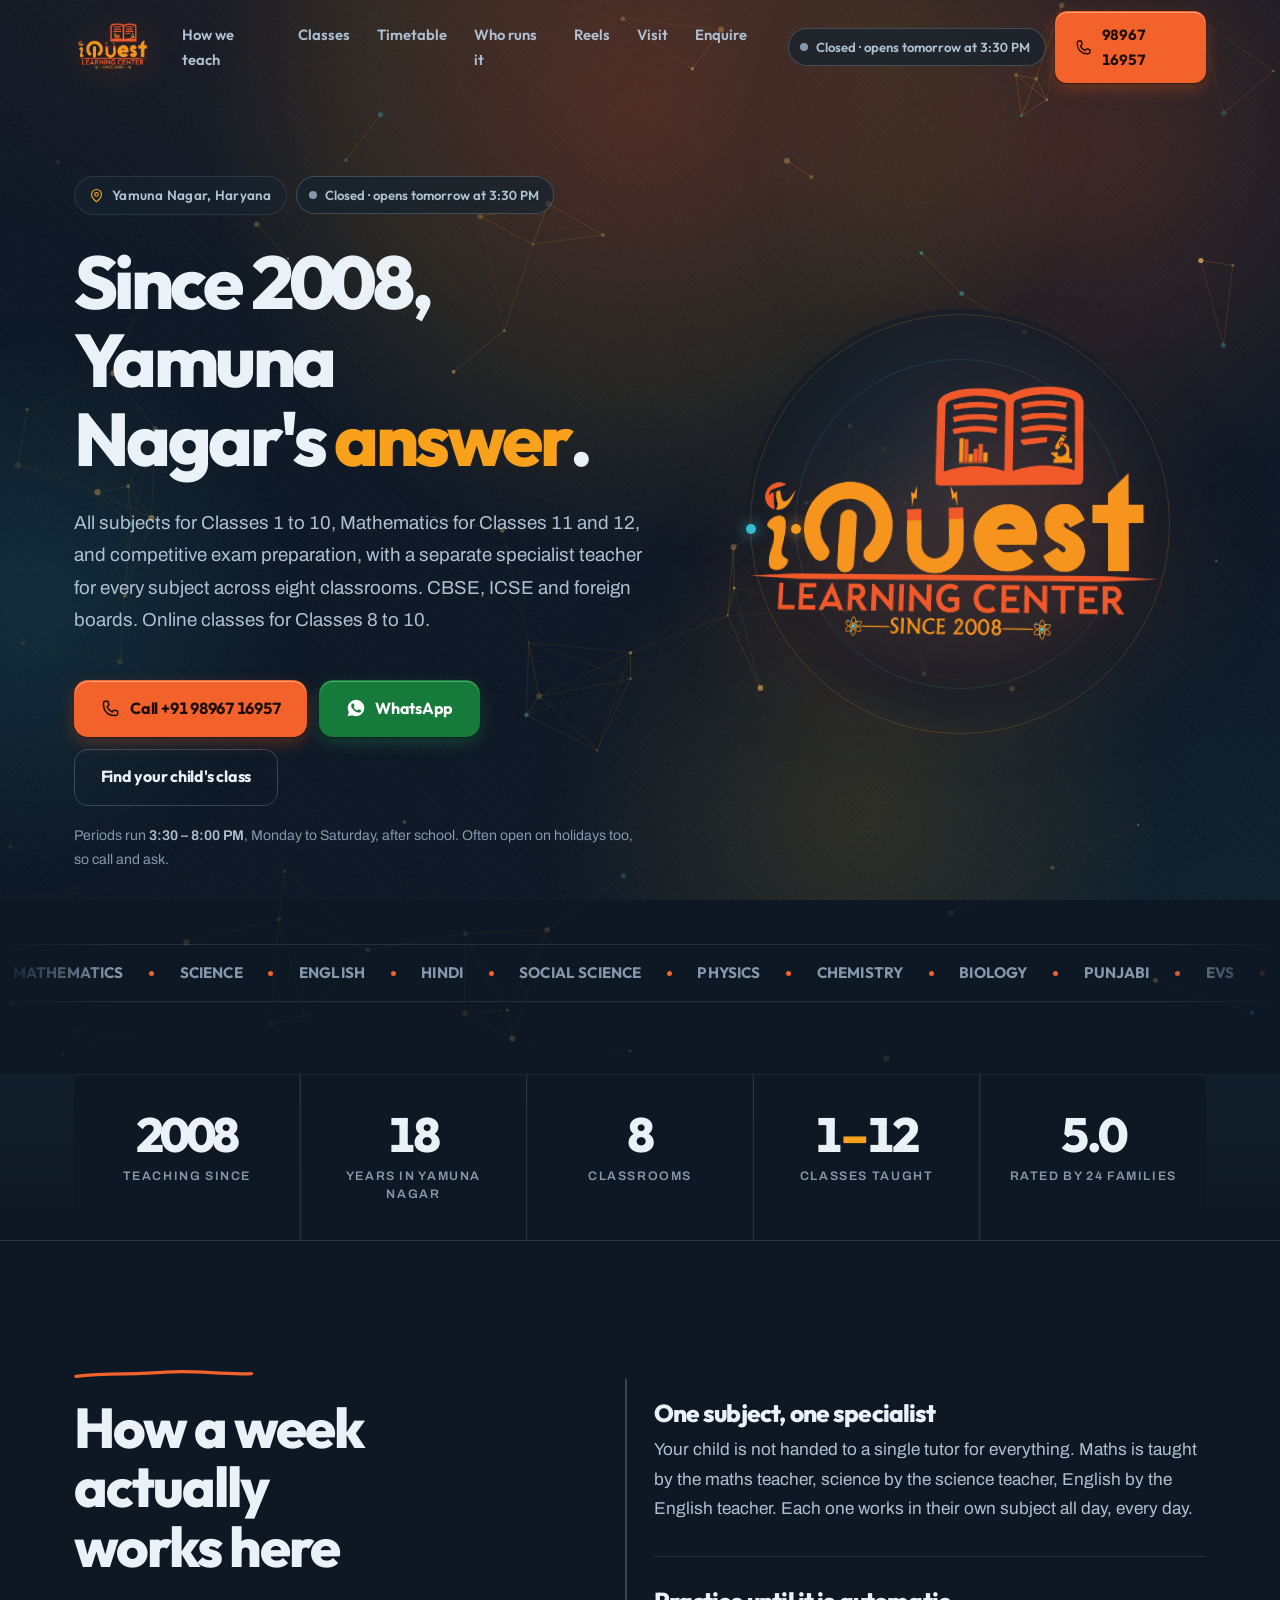
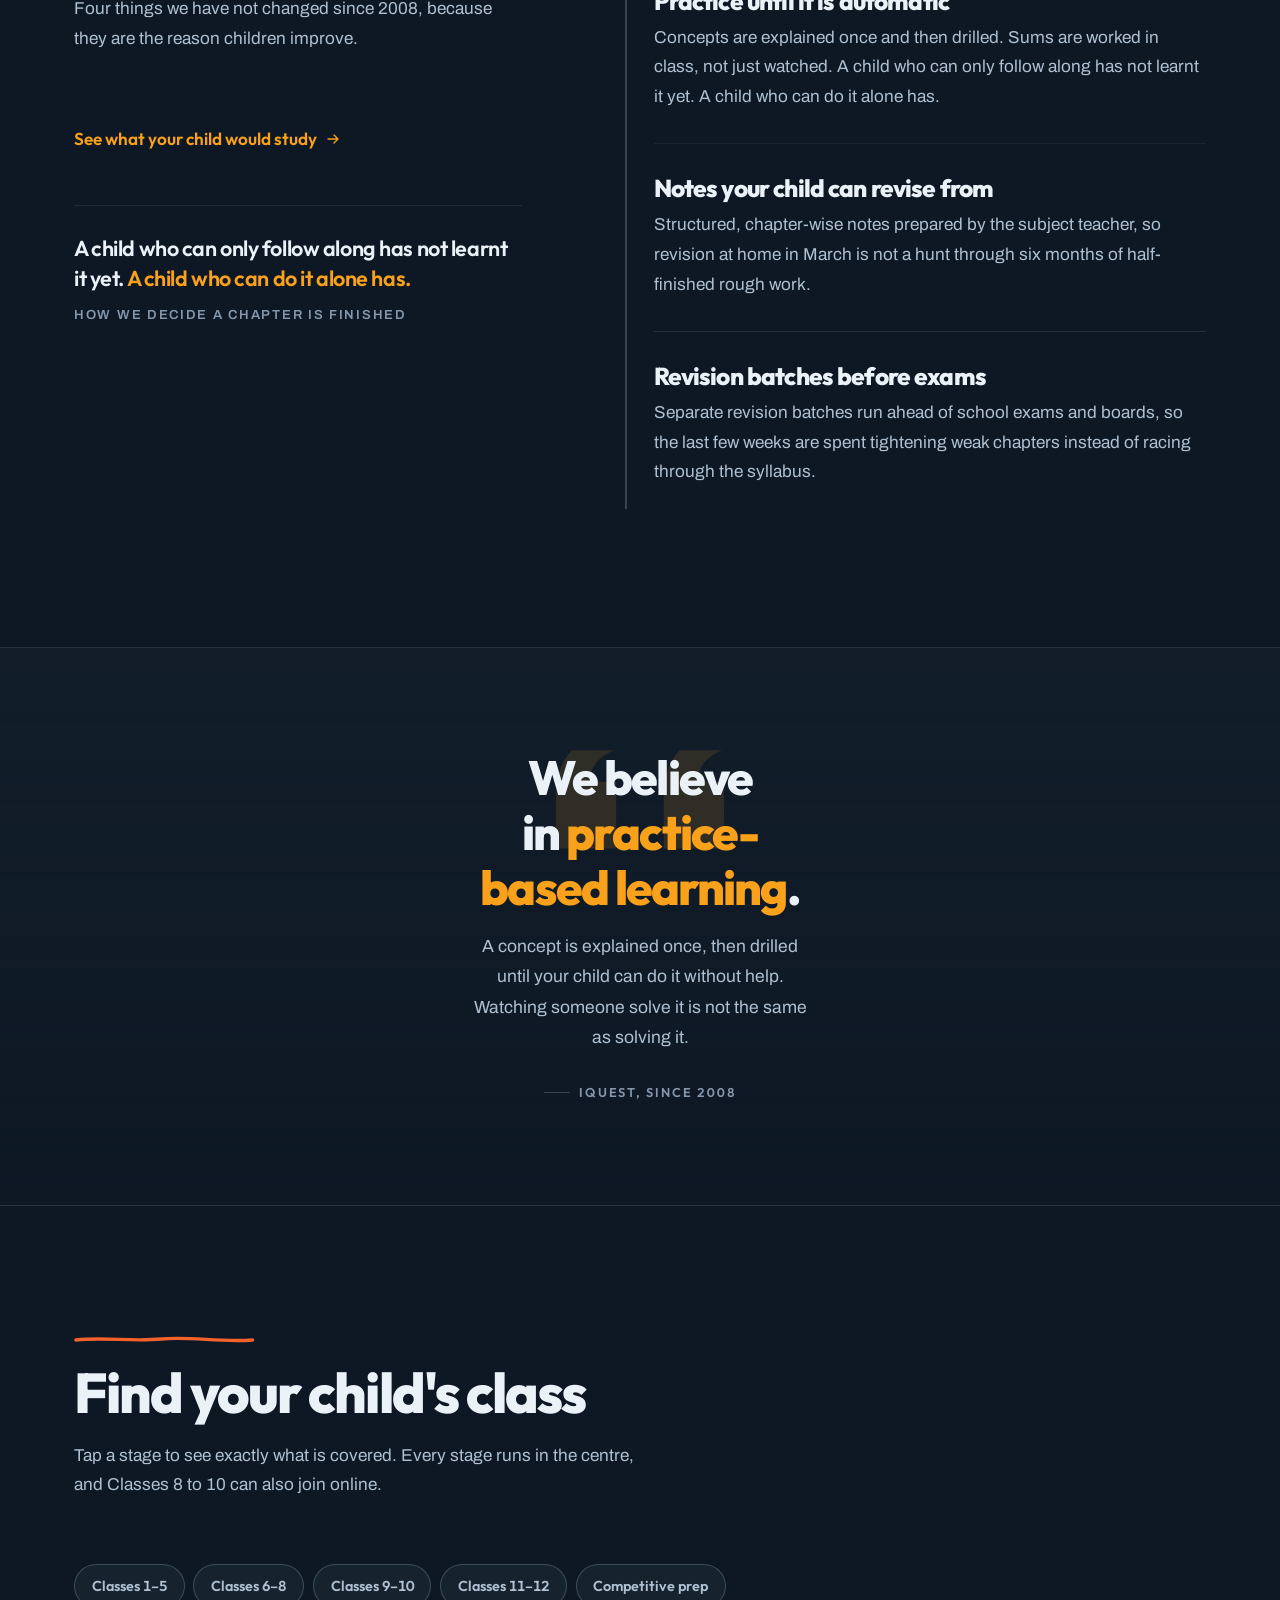
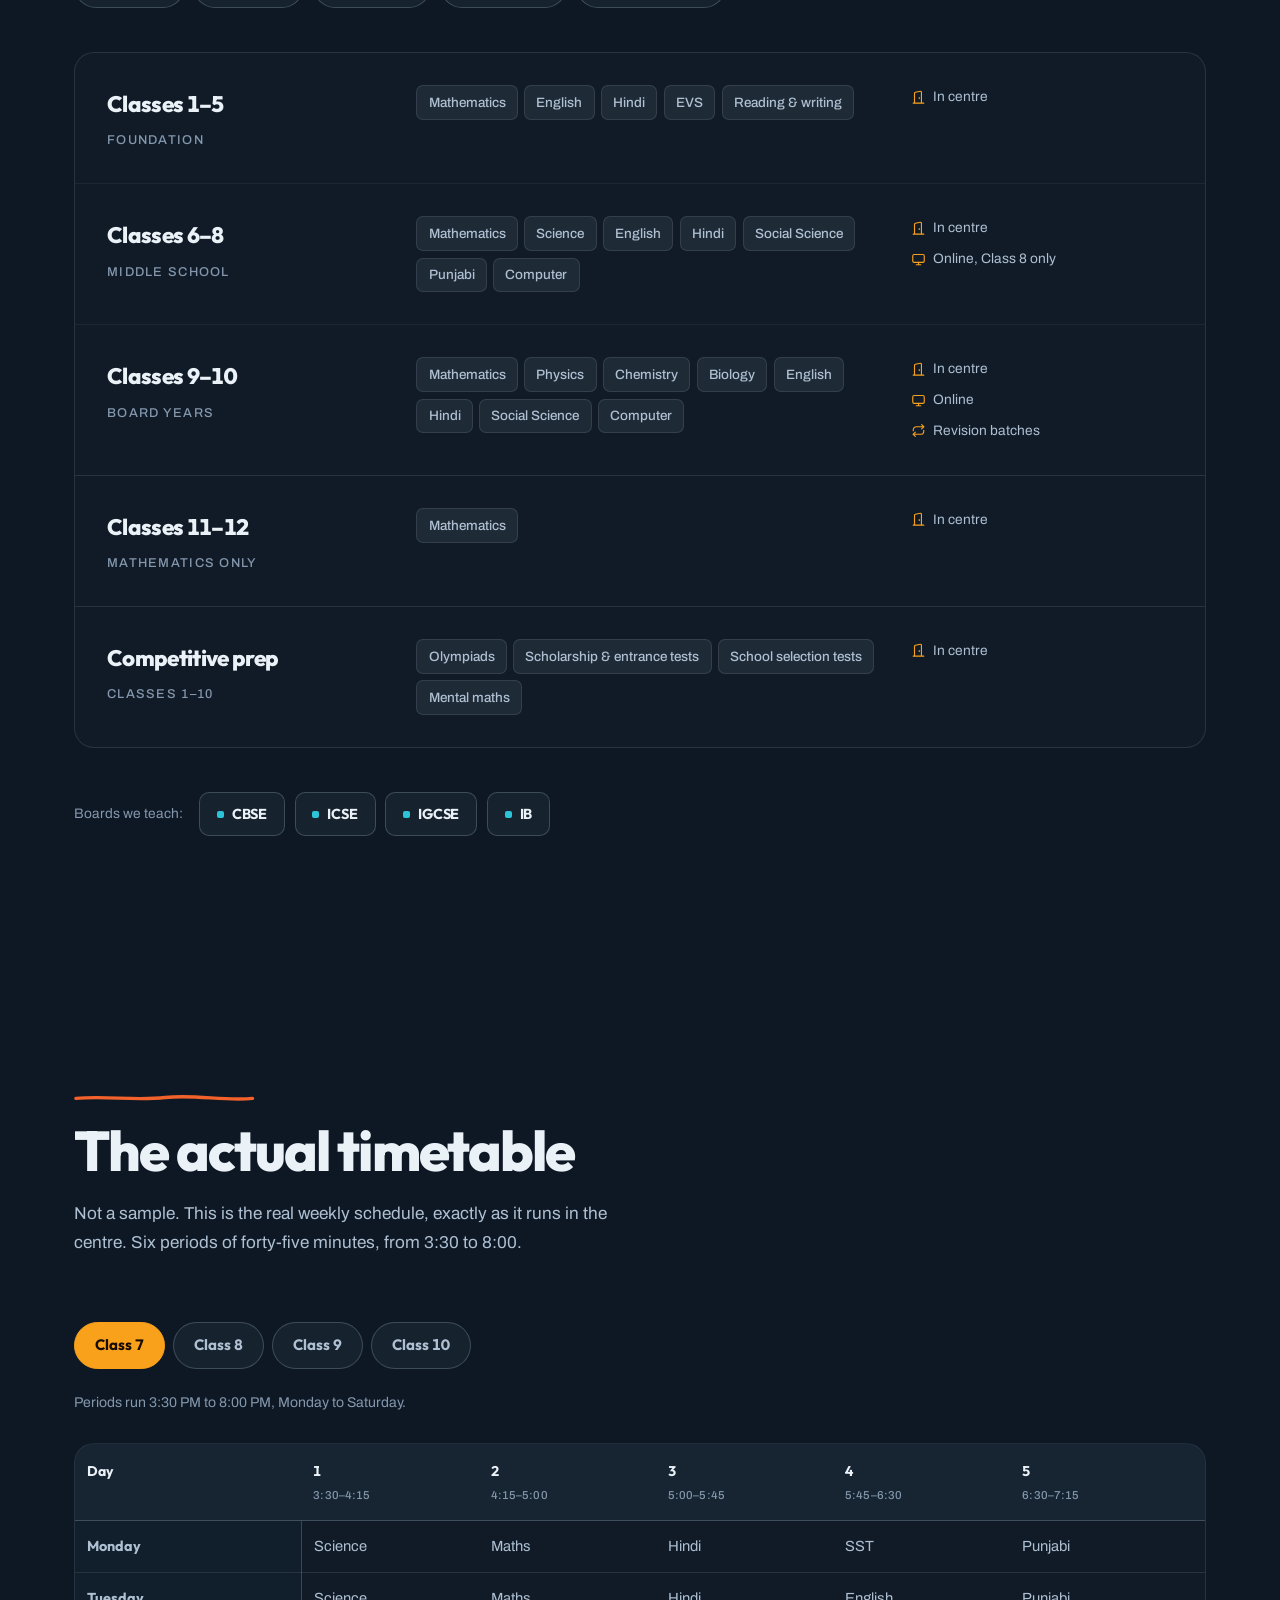
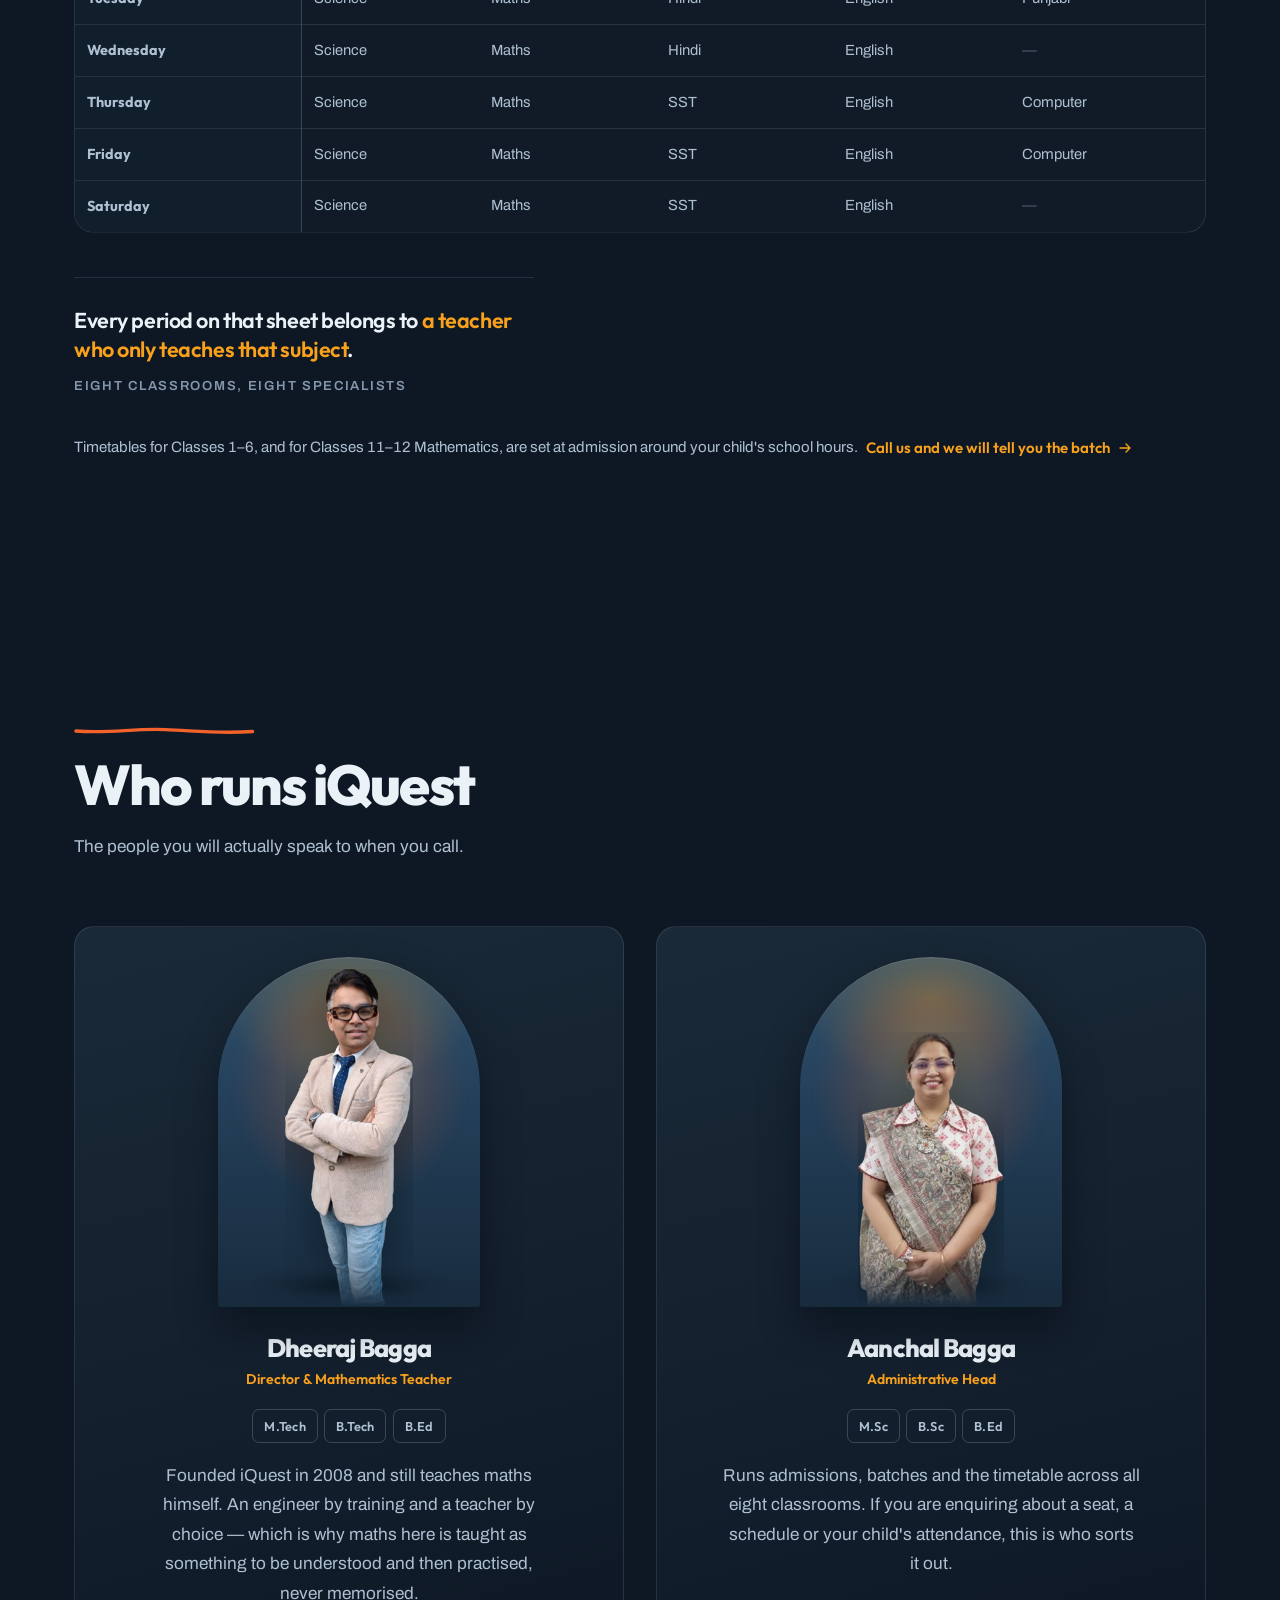
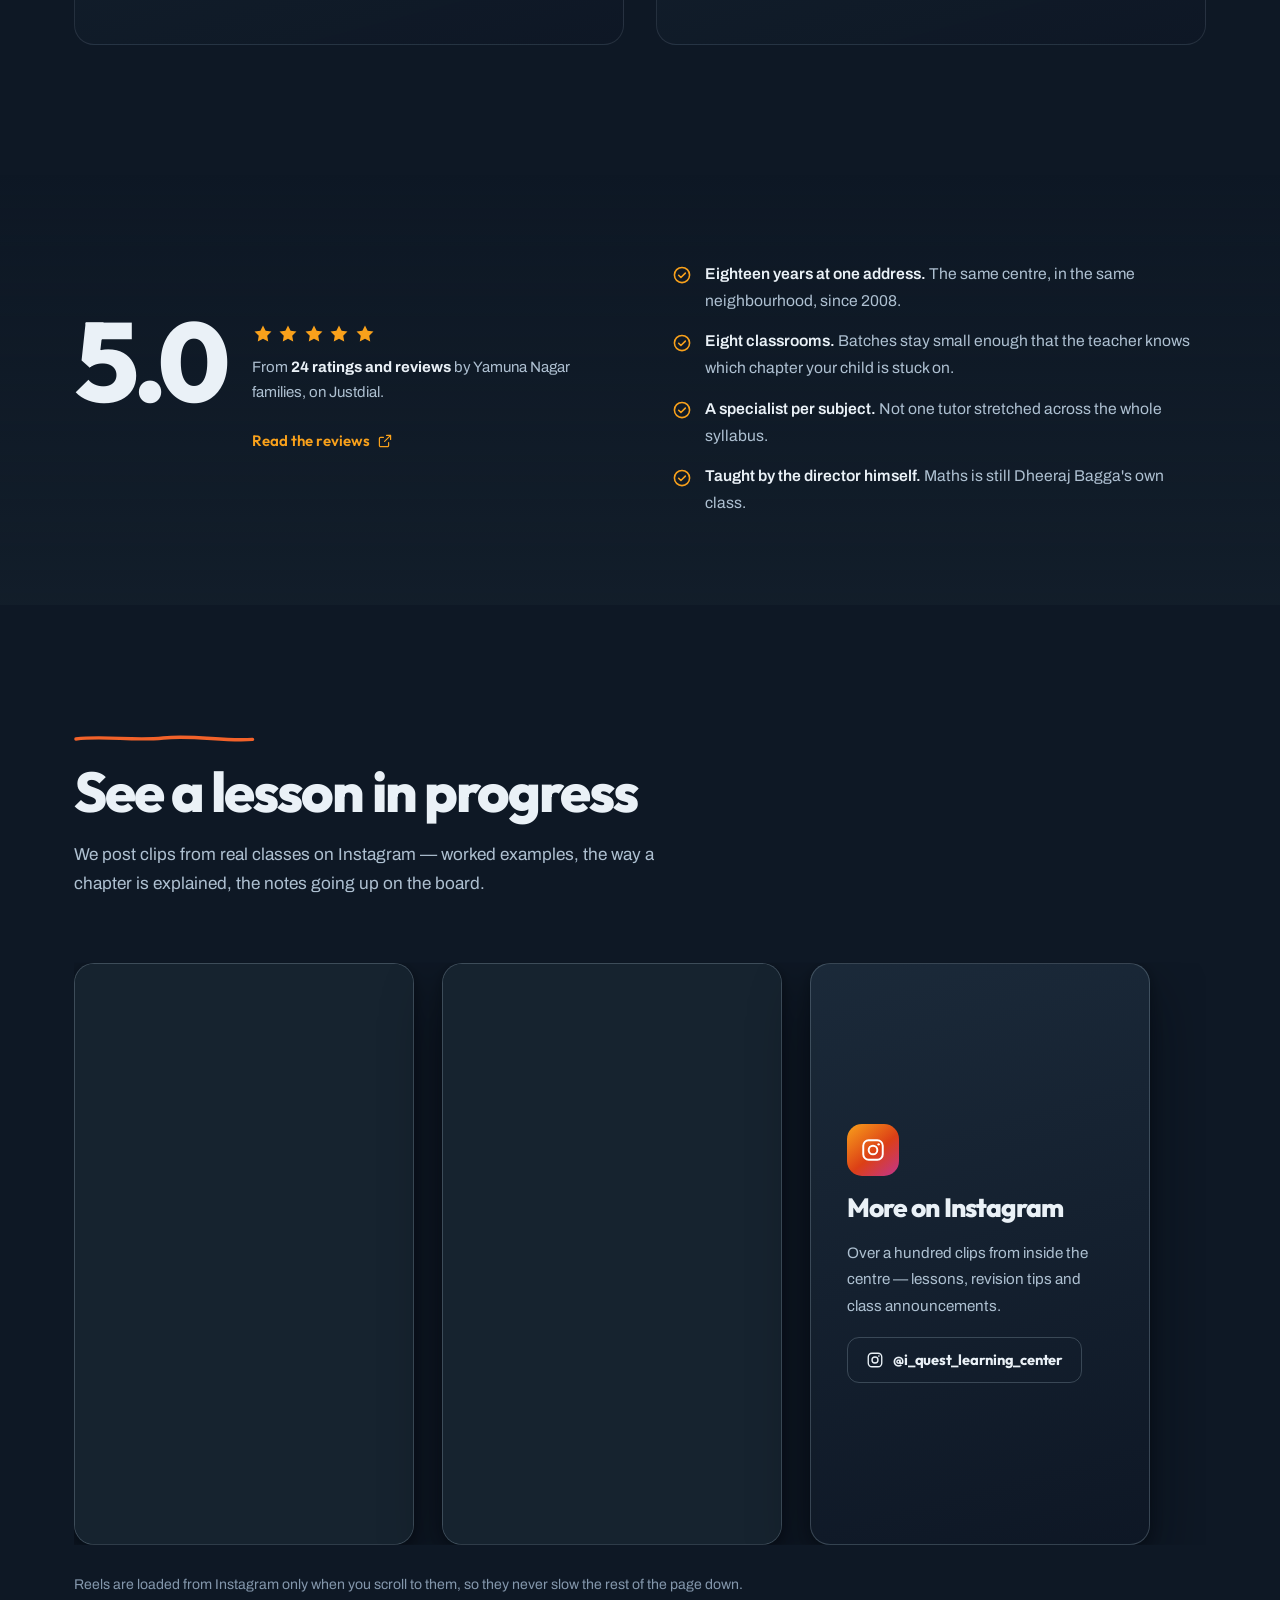
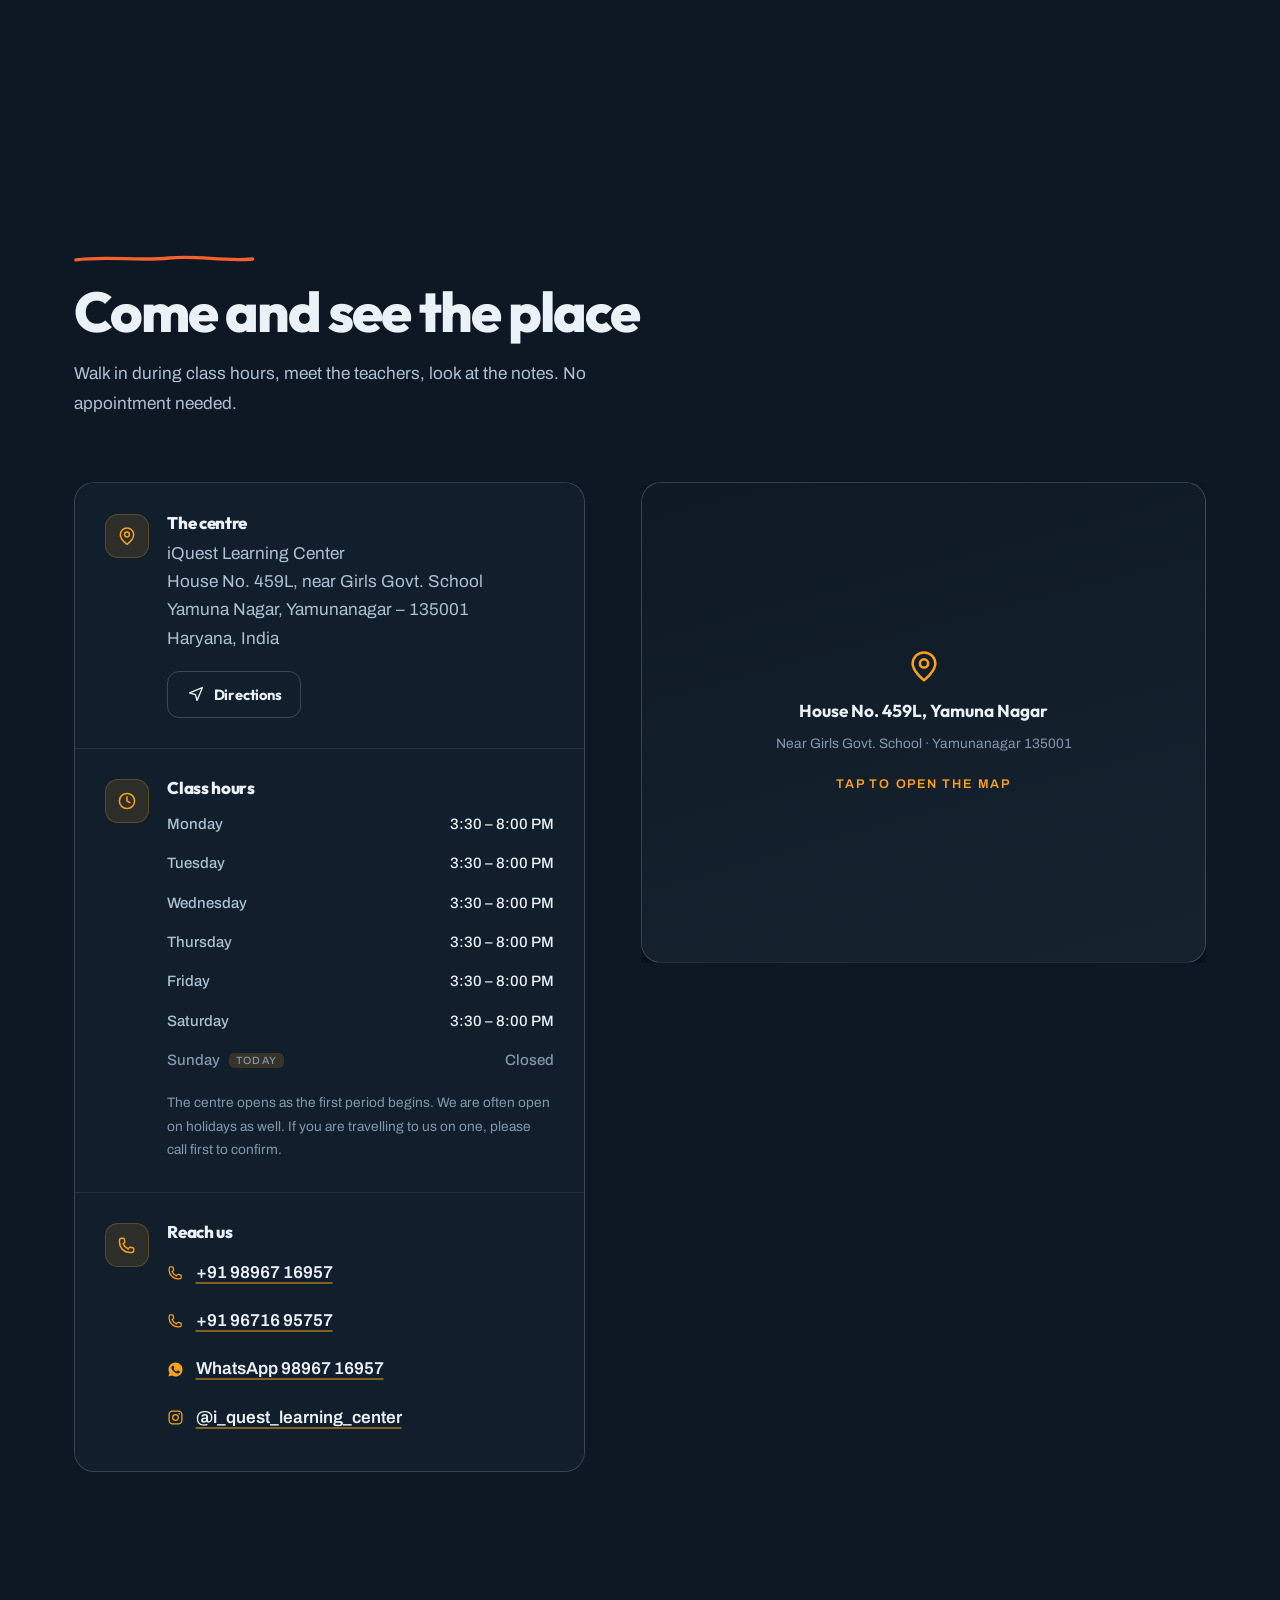
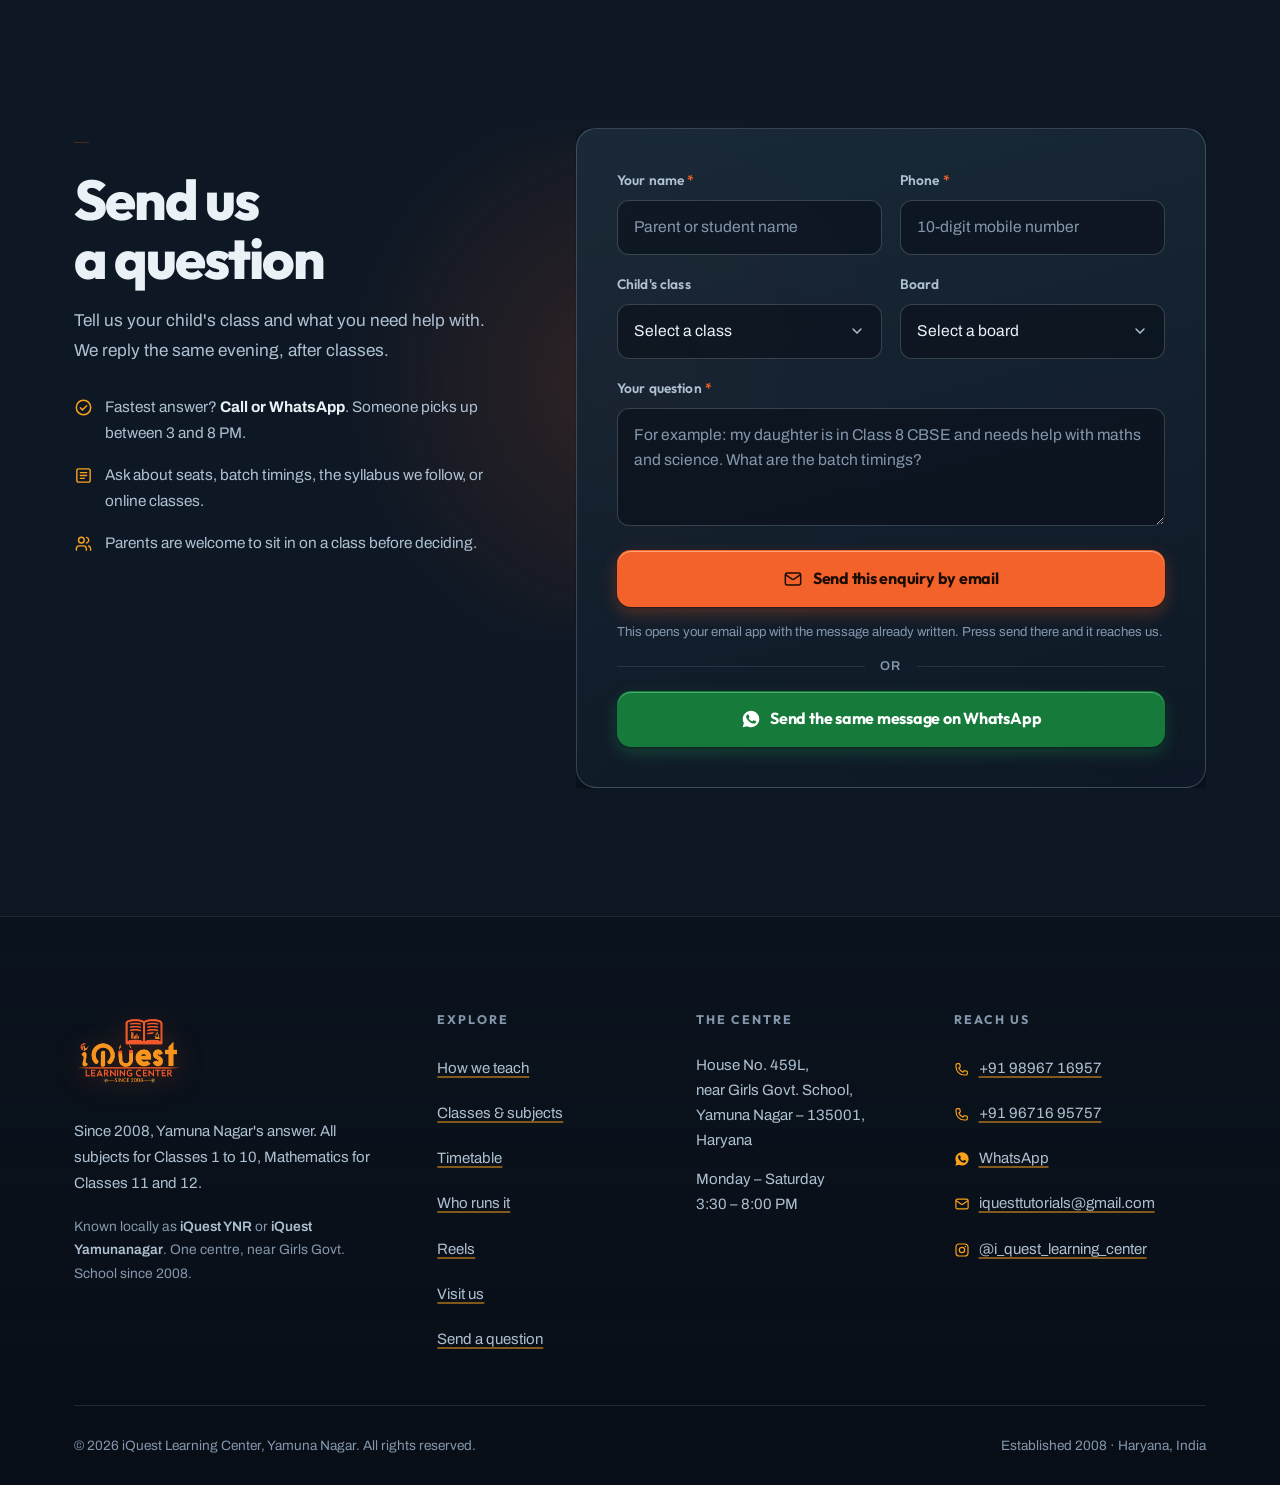
==== commit 0302afbf: "Bust the portrait image cache and stop the reels grid overflowing assets/img is cached for seven day" ====
--- a/index.html
+++ b/index.html
@@ -609,7 +609,7 @@
           <span class="person__halo" aria-hidden="true"></span>
           <span class="person__floor" aria-hidden="true"></span>
           <span class="person__float">
-            <img class="person__photo" src="assets/img/dheeraj-bagga.png"
+            <img class="person__photo" src="assets/img/dheeraj-bagga.png?v=2"
                  alt="Dheeraj Bagga, Director and Mathematics teacher at iQuest Learning Center, Yamuna Nagar"
                  width="207" height="547" loading="lazy" decoding="async">
           </span>
@@ -629,7 +629,7 @@
           <span class="person__halo" aria-hidden="true"></span>
           <span class="person__floor" aria-hidden="true"></span>
           <span class="person__float">
-            <img class="person__photo" src="assets/img/aanchal-bagga.png"
+            <img class="person__photo" src="assets/img/aanchal-bagga.png?v=2"
                  alt="Aanchal Bagga, Administrative Head at iQuest Learning Center, Yamuna Nagar"
                  width="227" height="430" loading="lazy" decoding="async">
           </span>
--- a/assets/css/style.css
+++ b/assets/css/style.css
@@ -711,7 +711,7 @@
 /* Columns are capped at phone width — a reel blown up to 600px reads as a
    mistake, and Instagram's own player is designed for this size. */
 .reels__grid{
-  display:grid;grid-template-columns:repeat(auto-fit,minmax(276px,340px));
+  display:grid;grid-template-columns:repeat(auto-fit,minmax(min(276px,100%),340px));
   gap:clamp(1rem,2.5vw,1.75rem);align-items:start;justify-content:start;
 }
 .reel{
